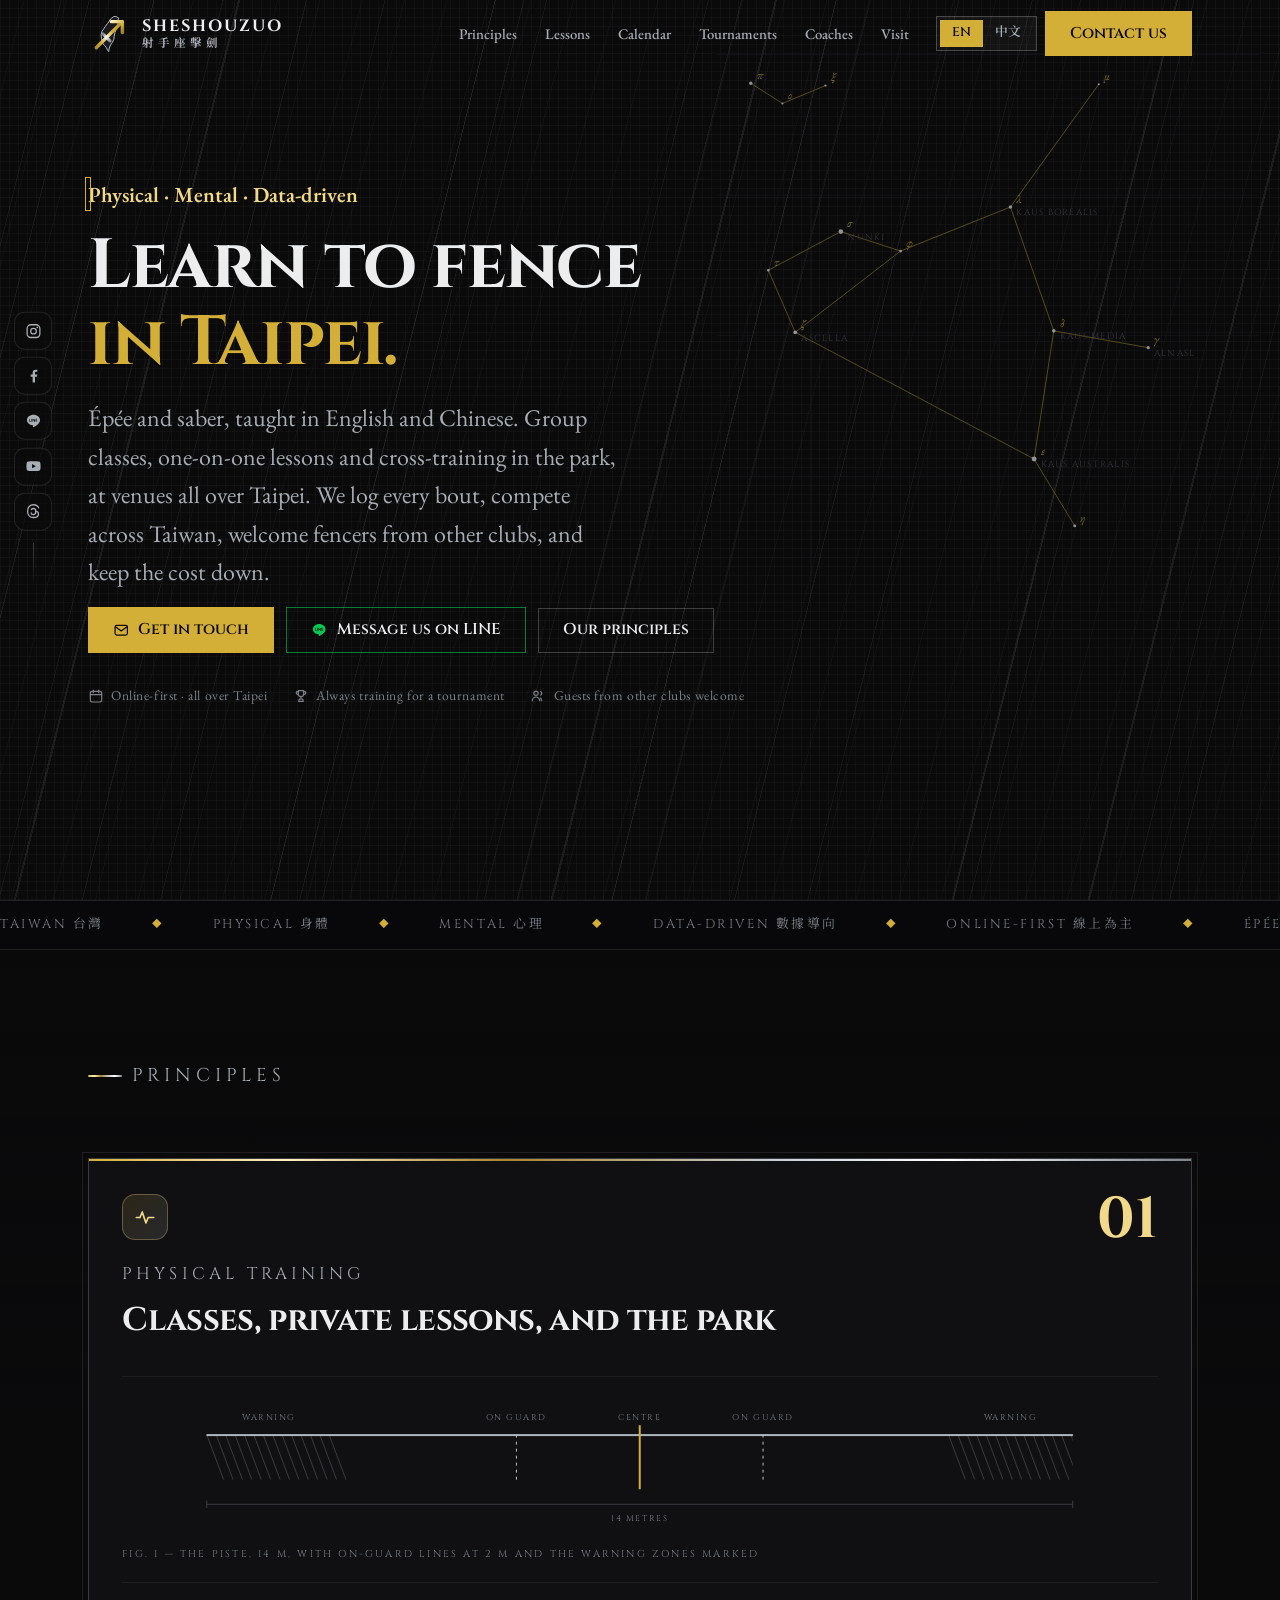
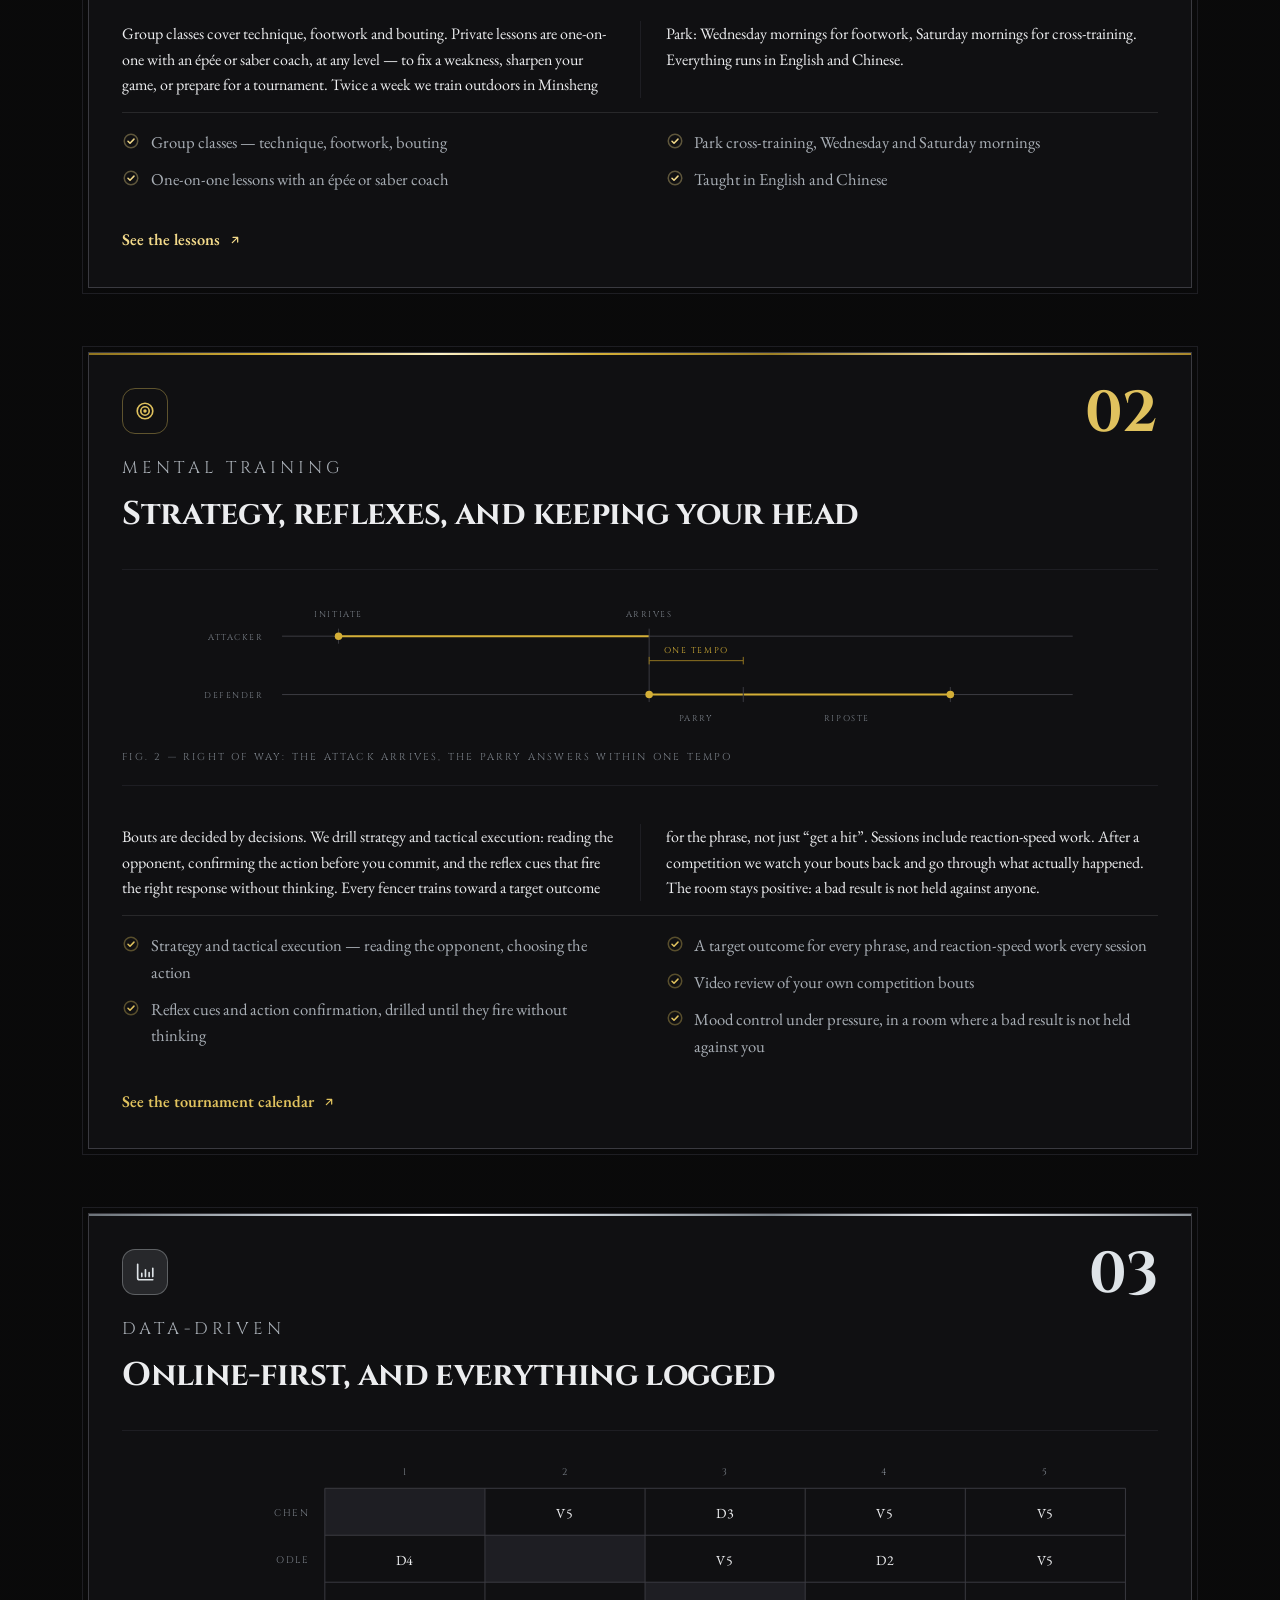
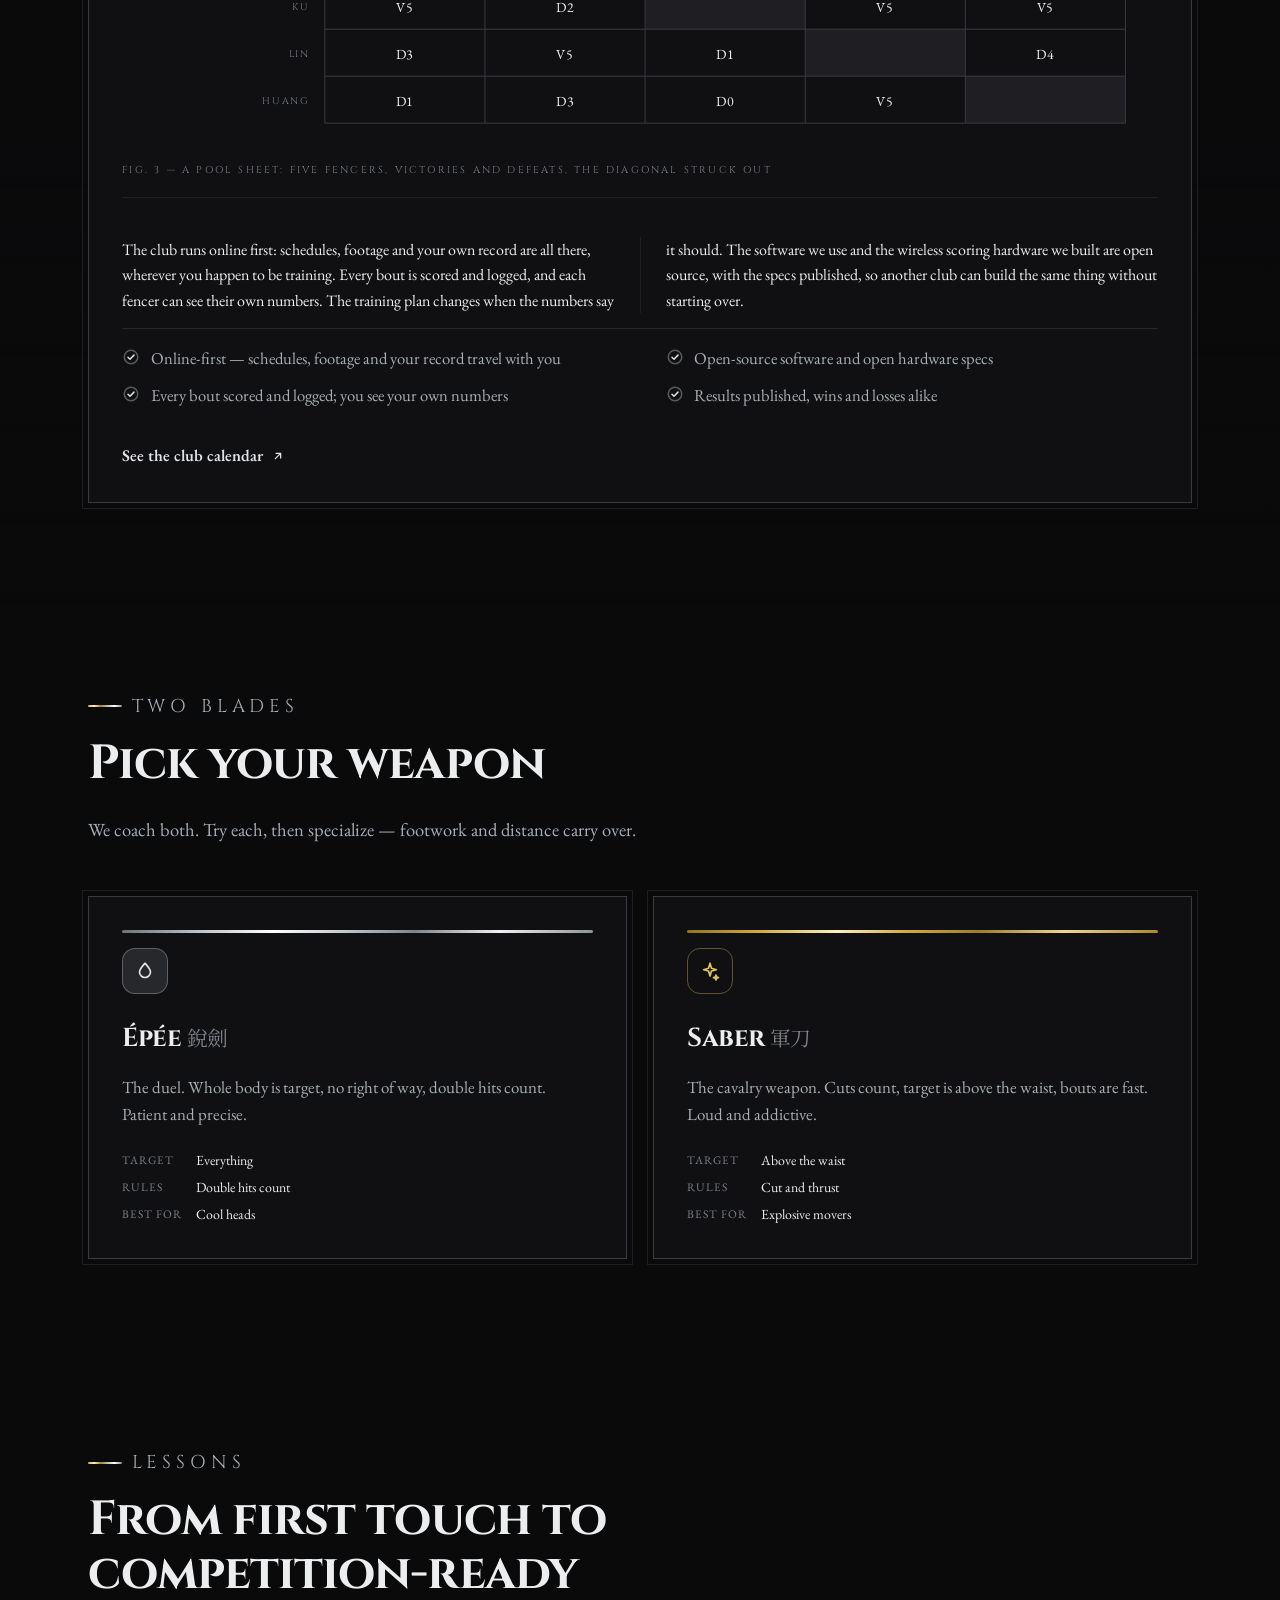
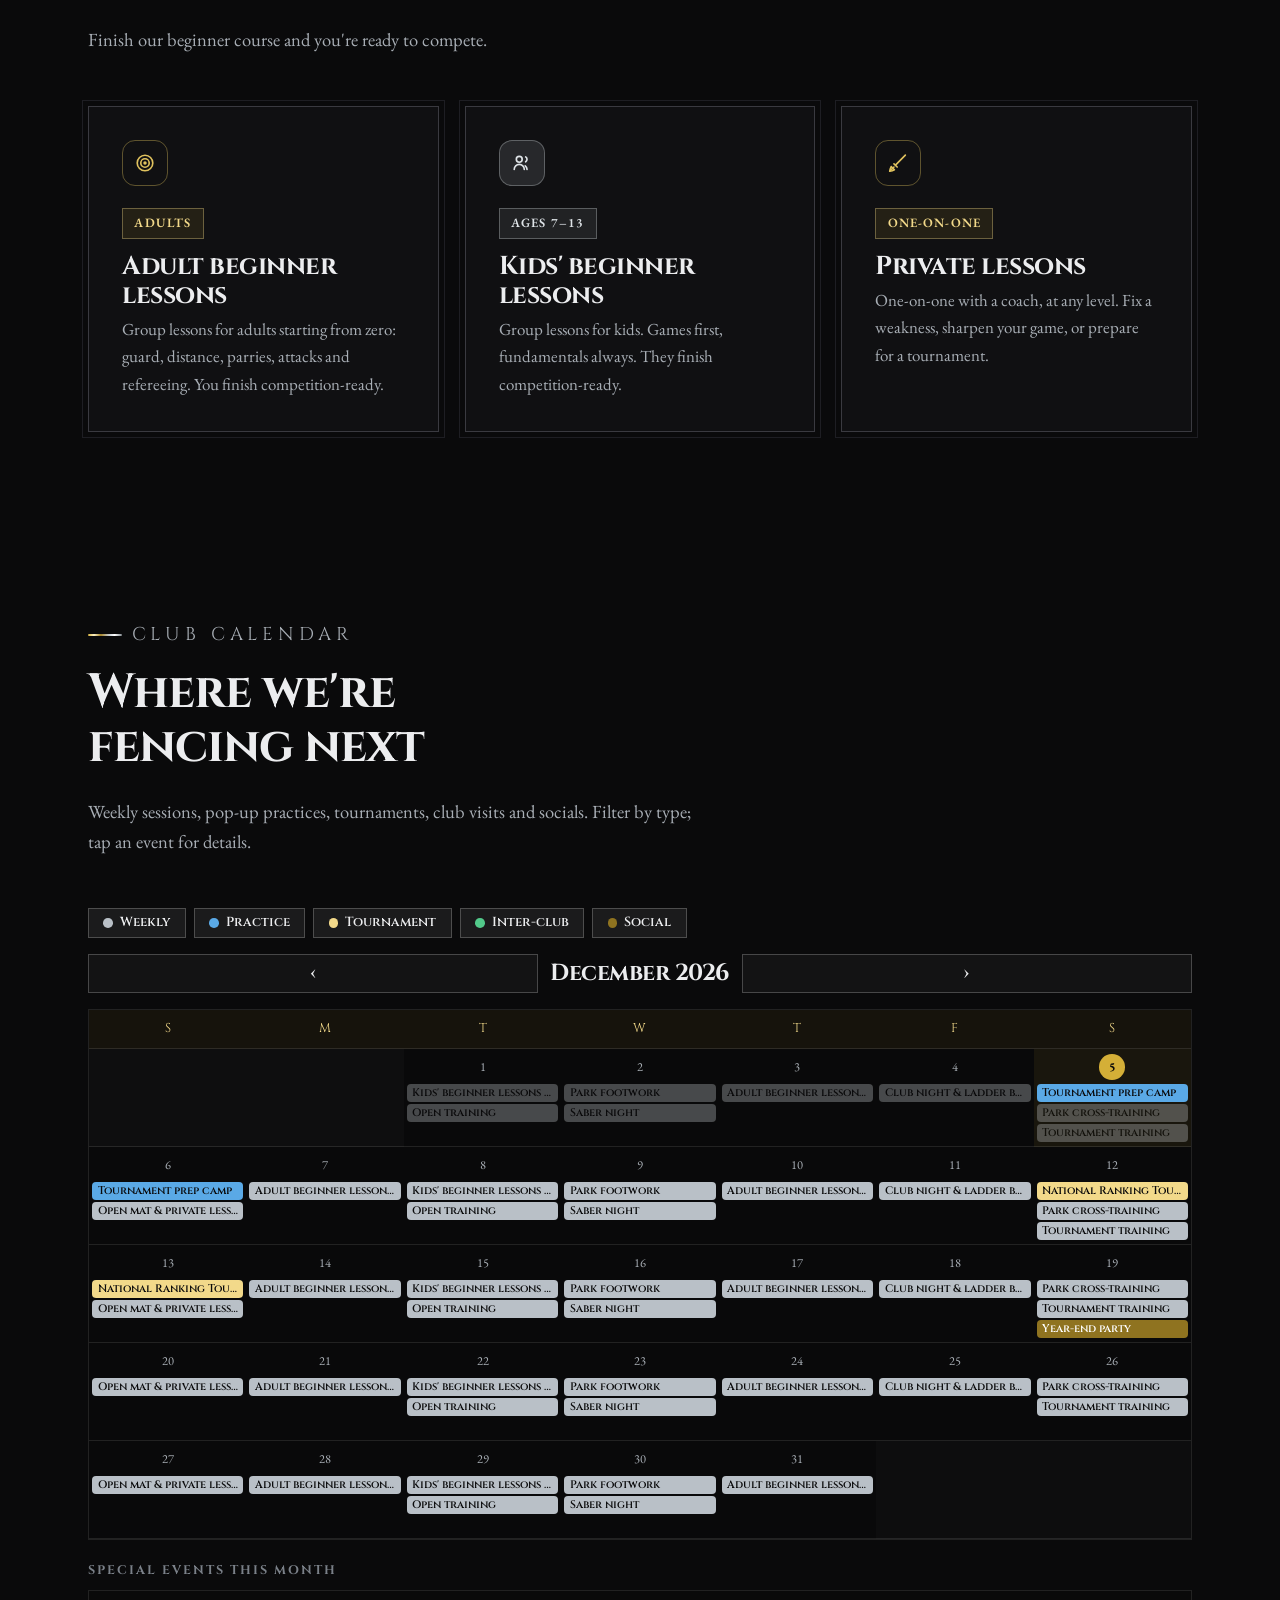
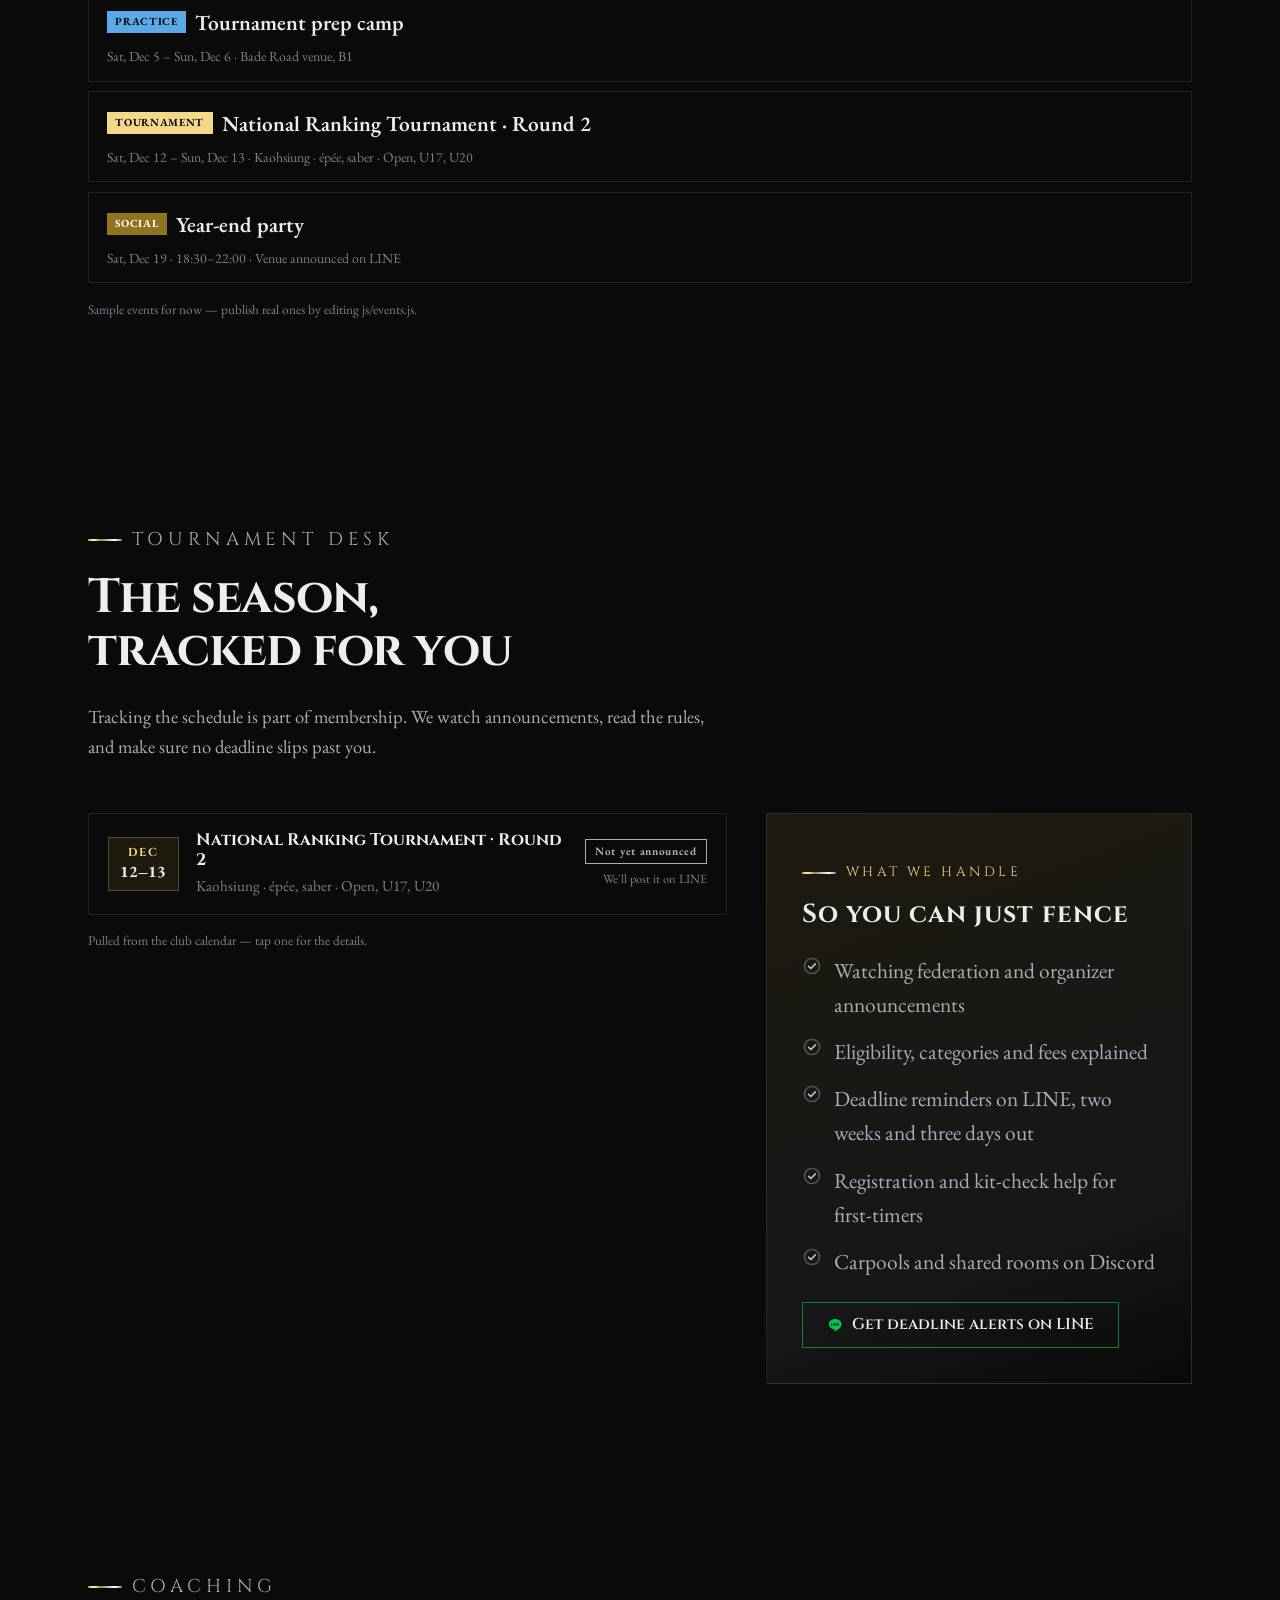
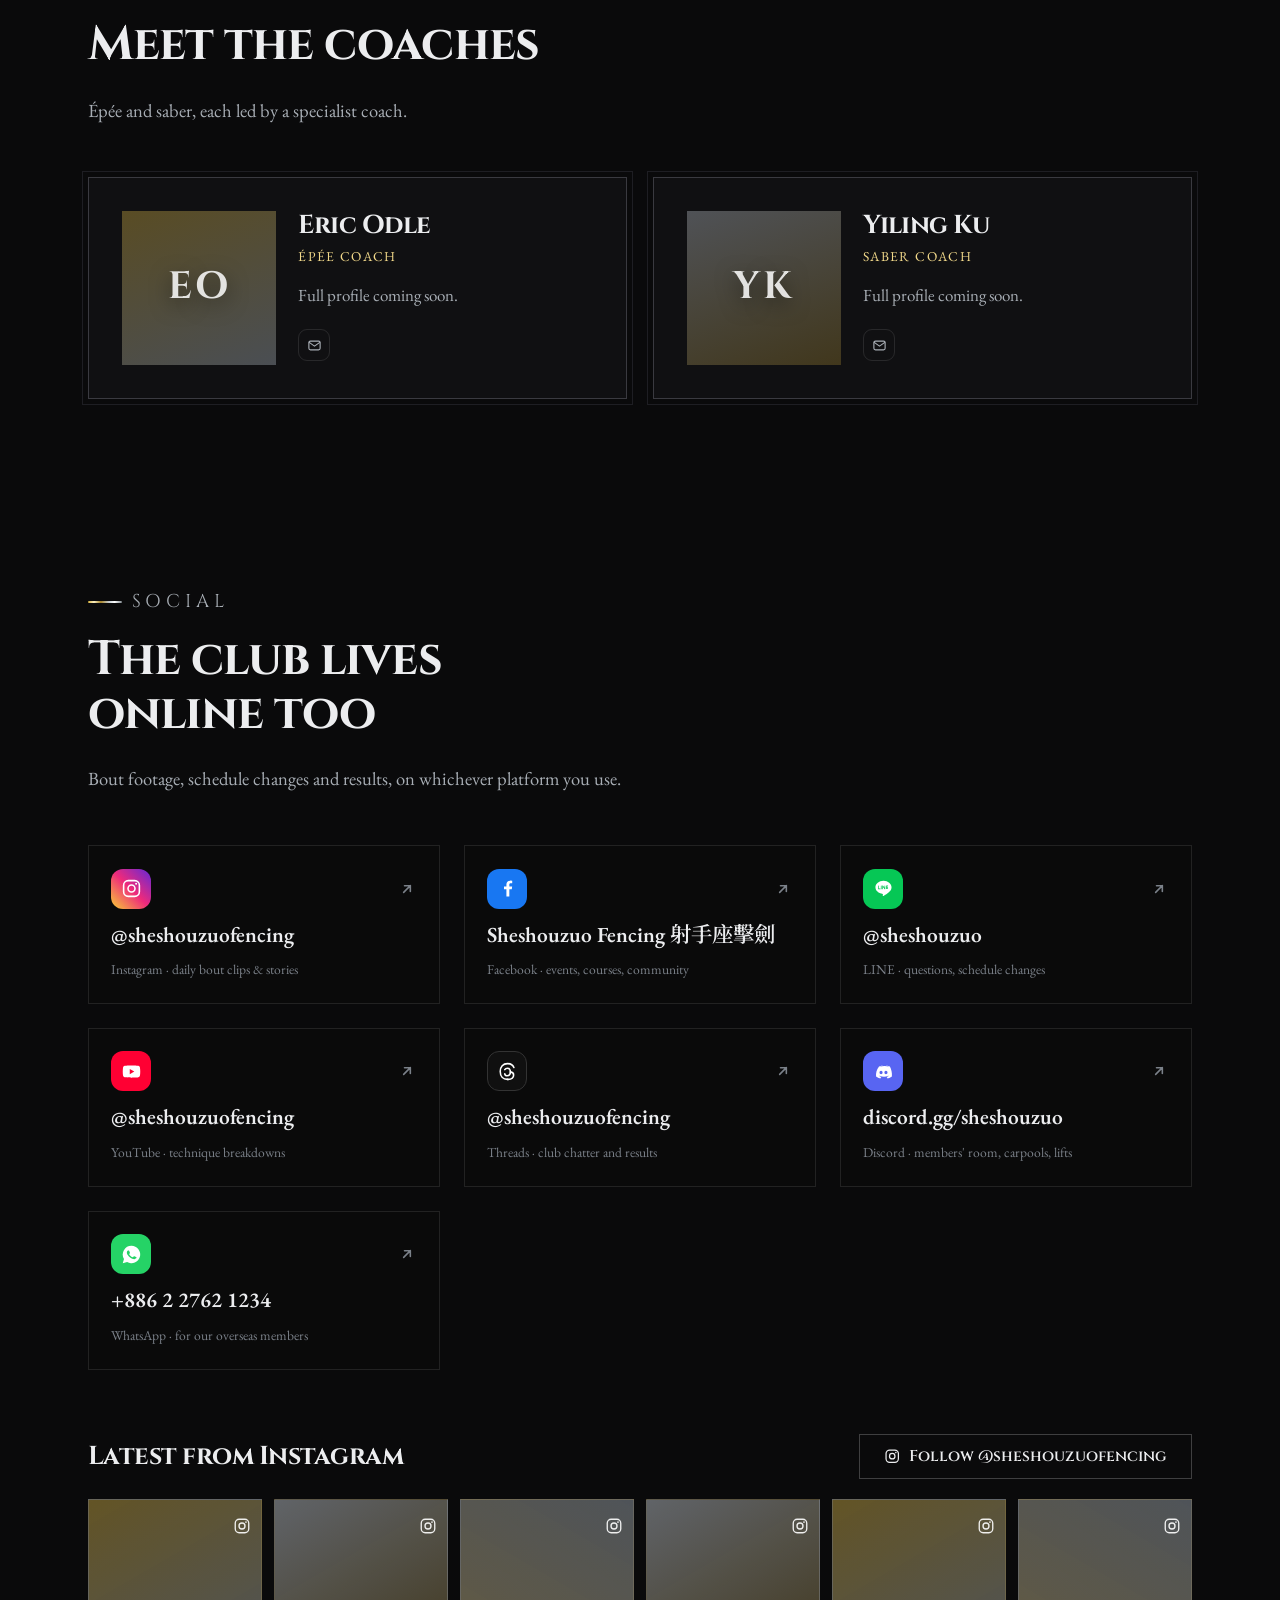
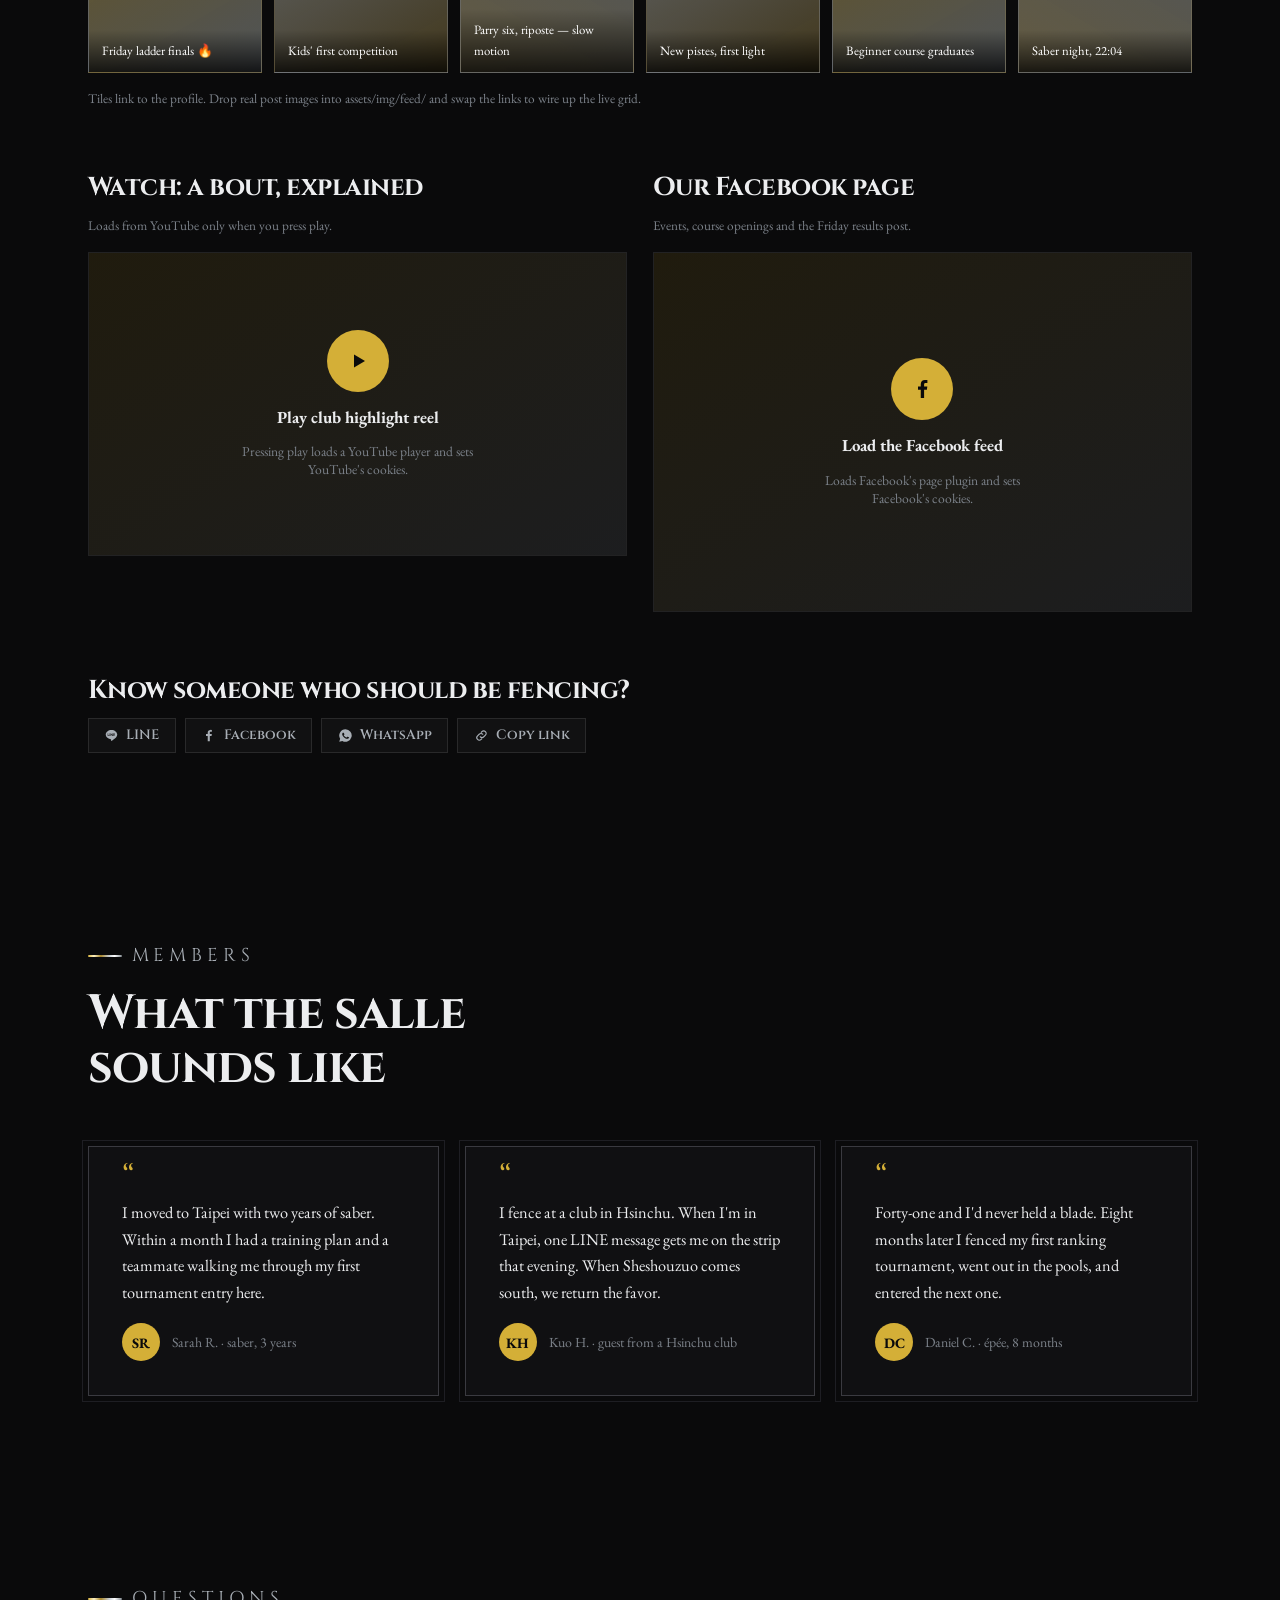
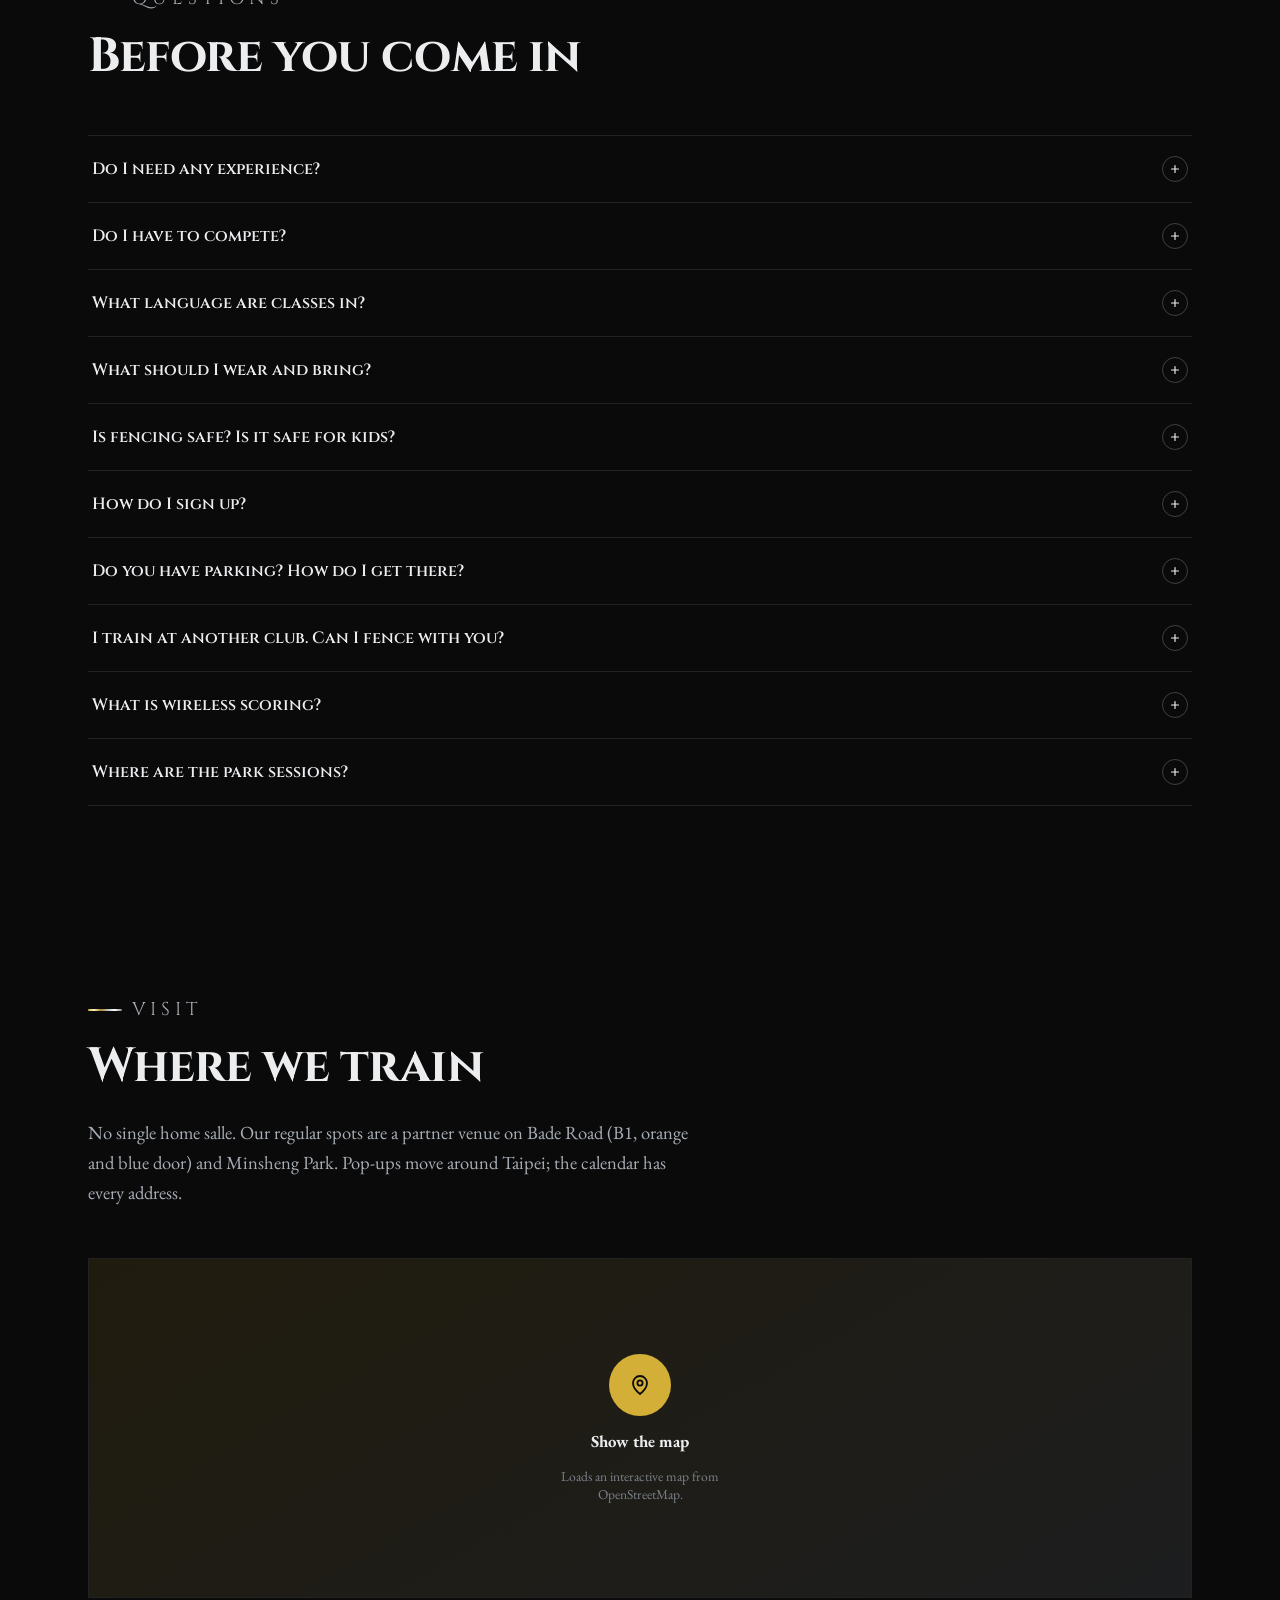
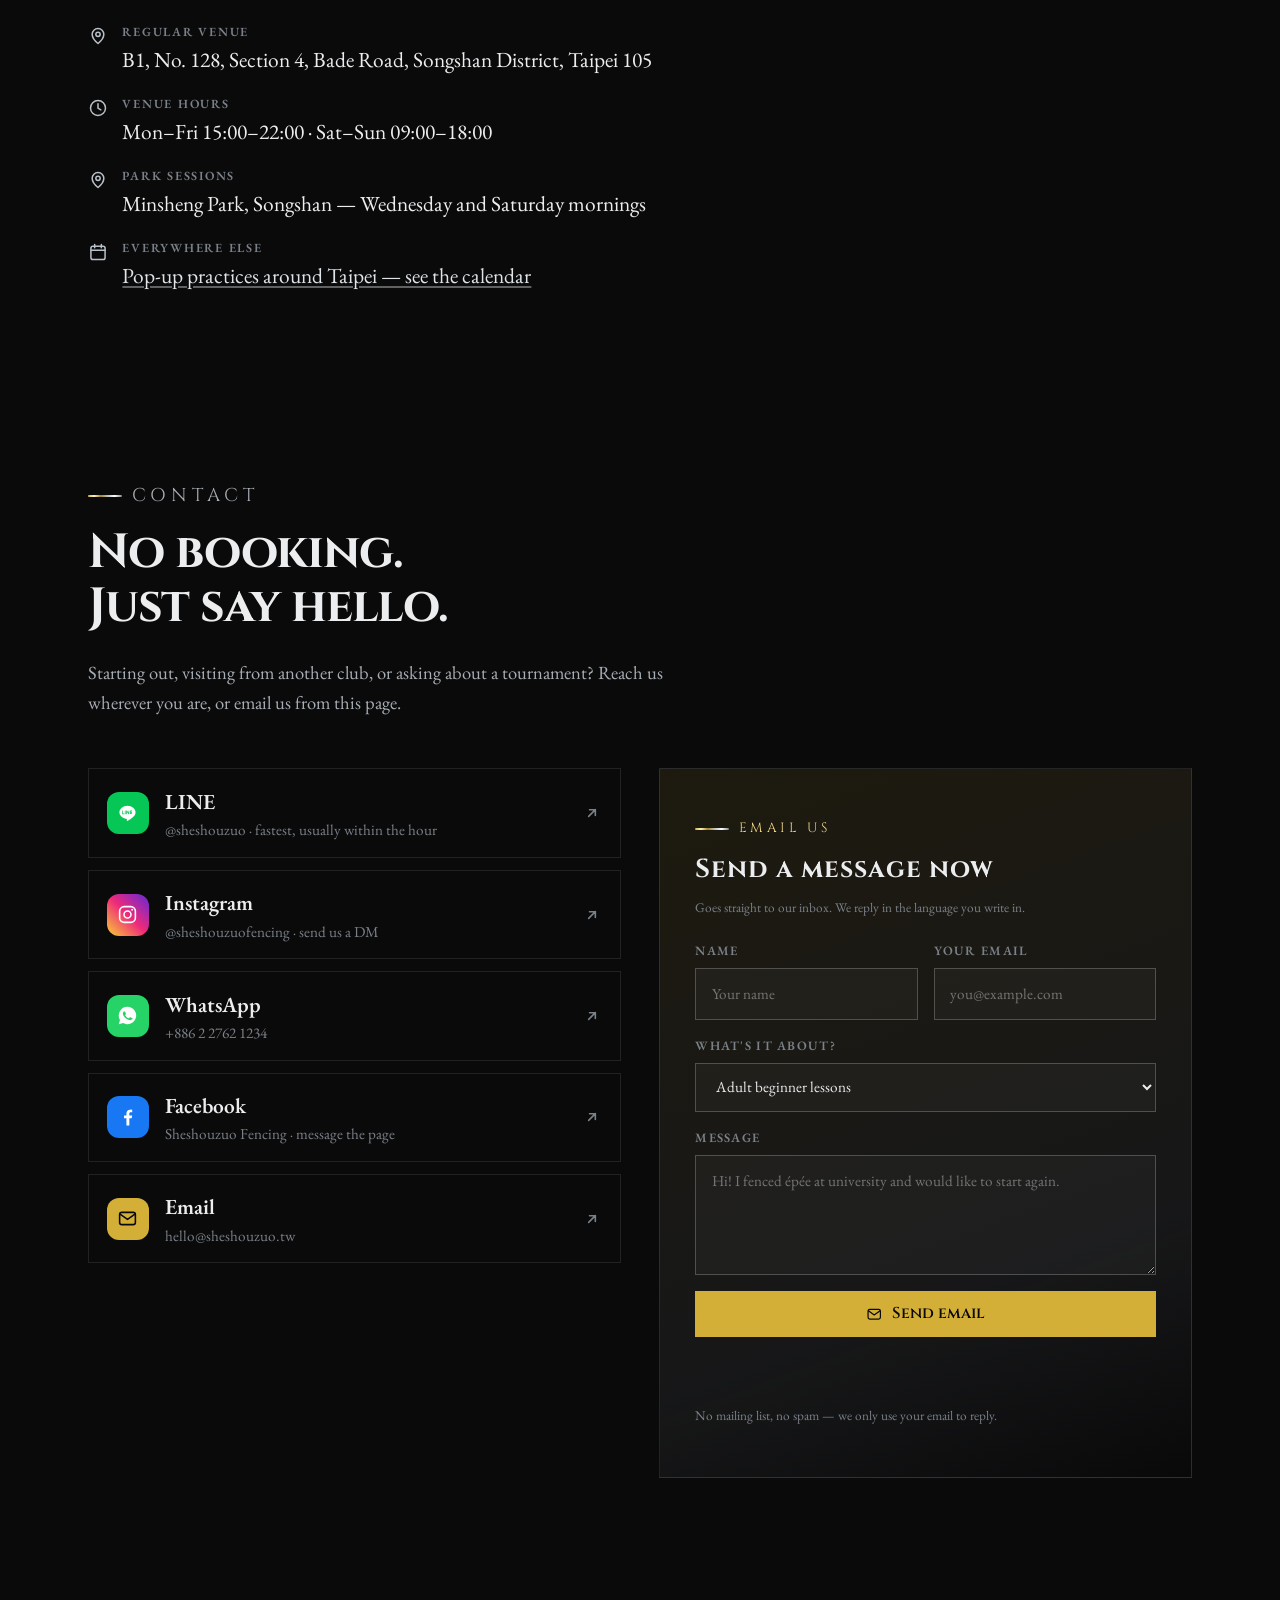
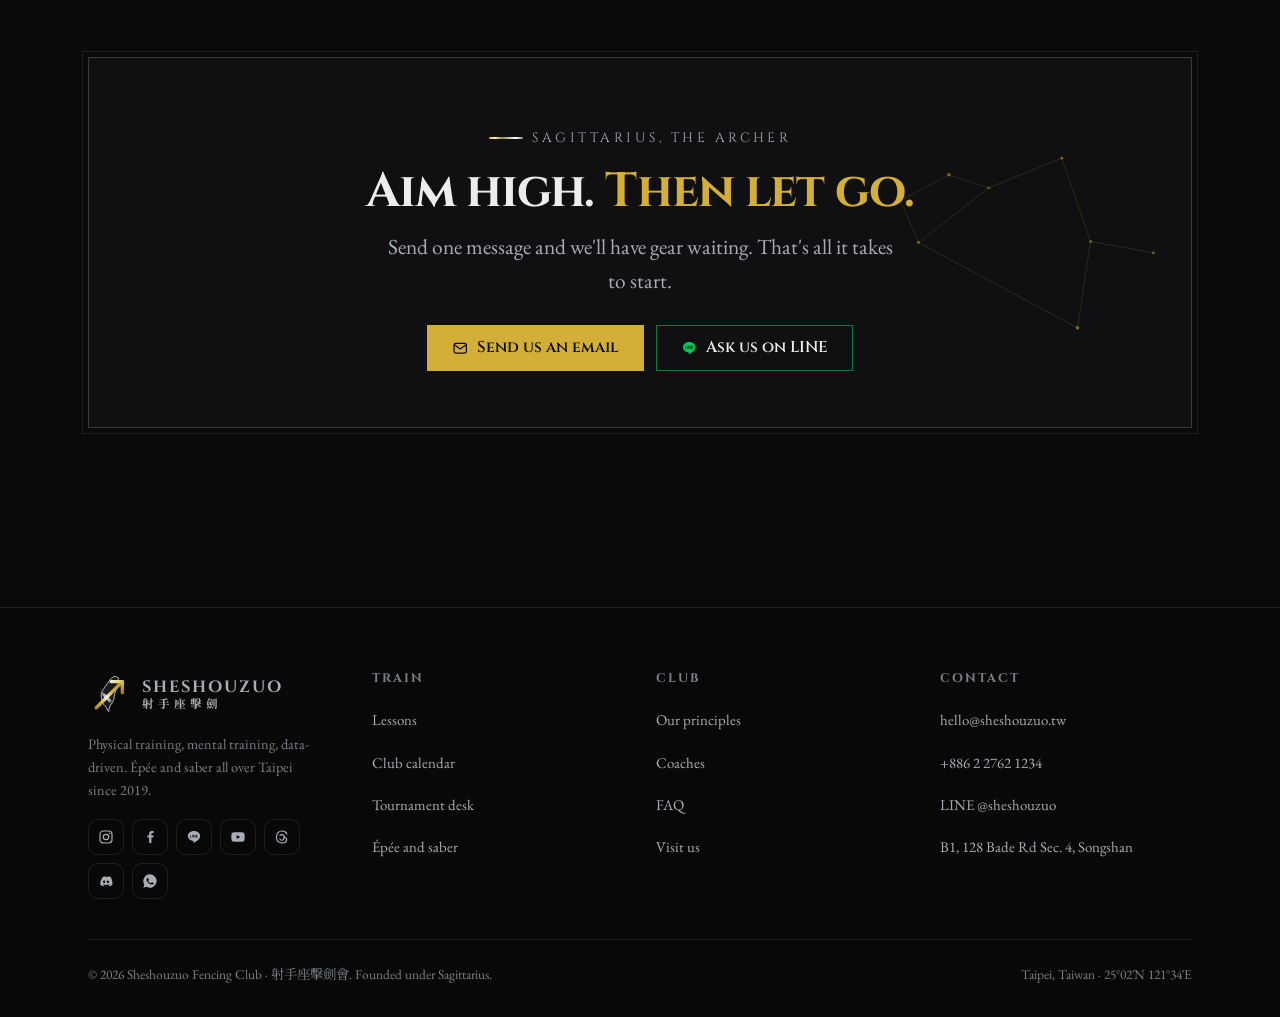
==== index.html @ 17a584b9 "Cut dead code; stop restating the page title and description in two files An audit of CSS selectors " ====
<!doctype html>
<html lang="en" data-lang="en">
<head>
<meta charset="utf-8">
<meta name="viewport" content="width=device-width, initial-scale=1">
<title data-en="Sheshouzuo Fencing Club · 射手座擊劍會 — Physical training, mental training, data-driven. Fencing in Taipei, Taiwan" data-zh="射手座擊劍會 Sheshouzuo Fencing Club — 台灣台北的擊劍會：身體訓練、心理訓練、數據導向">Sheshouzuo Fencing Club · 射手座擊劍會 — Physical training, mental training, data-driven. Fencing in Taipei, Taiwan</title>
<meta name="description" content="Sheshouzuo Fencing Club (射手座擊劍會) is an online-first épée and saber club in Taipei, Taiwan, built on three things: physical training, mental training, and data-driven coaching. Tracked bouts, video analysis, tournament support, guests from other clubs welcome." data-en-content="Sheshouzuo Fencing Club (射手座擊劍會) is an online-first épée and saber club in Taipei, Taiwan, built on three things: physical training, mental training, and data-driven coaching. Tracked bouts, video analysis, tournament support, guests from other clubs welcome." data-zh-content="射手座擊劍會是台灣台北以線上為主的銳劍與軍刀俱樂部，立足於三件事：身體訓練、心理訓練，以及數據導向的指導。對打計分入檔、影片分析、賽事協助，歡迎其他俱樂部劍手。">
<meta name="theme-color" content="#0a0a0b">
<meta name="author" content="Sheshouzuo Fencing Club">
<meta name="keywords" content="Taipei fencing, fencing club Taipei, 台北擊劍, 擊劍課程, epee, saber, 銳劍, 軍刀, fencing lessons Taipei">
<link rel="canonical" href="https://sheshouzuo.tw/">

<!-- open graph / social cards -->
<meta property="og:type" content="website">
<meta property="og:site_name" content="Sheshouzuo Fencing Club · 射手座擊劍會">
<meta property="og:title" content="Sheshouzuo Fencing Club · 射手座擊劍會">
<meta property="og:description" content="Learn to fence in Taipei, Taiwan. Épée and saber, classes in English and Chinese. Physical training, mental training, data-driven coaching.">
<meta property="og:url" content="https://sheshouzuo.tw/">
<meta property="og:image" content="https://sheshouzuo.tw/assets/img/og.png">
<meta property="og:image:width" content="1200">
<meta property="og:image:height" content="630">
<meta property="og:locale" content="en_US">
<meta property="og:locale:alternate" content="zh_TW">
<meta name="twitter:card" content="summary_large_image">
<meta name="twitter:title" content="Sheshouzuo Fencing Club · 射手座擊劍會">
<meta name="twitter:description" content="Competitive épée and saber in Taipei. Guests from other clubs welcome.">
<meta name="twitter:image" content="https://sheshouzuo.tw/assets/img/og.png">

<link rel="icon" href="assets/favicon.svg" type="image/svg+xml">
<link rel="apple-touch-icon" href="assets/img/apple-touch-icon.png">
<link rel="manifest" href="site.webmanifest">

<link rel="preconnect" href="https://fonts.googleapis.com">
<link rel="preconnect" href="https://fonts.gstatic.com" crossorigin>
<link rel="stylesheet" href="https://fonts.googleapis.com/css2?family=Cinzel:wght@500;600;700&family=EB+Garamond:ital,wght@0,400;0,500;0,600;1,400&family=Noto+Serif+TC:wght@400;600;700&display=swap">
<link rel="stylesheet" href="css/styles.css">

<script type="application/ld+json">
{
  "@context": "https://schema.org",
  "@type": "SportsClub",
  "name": "Sheshouzuo Fencing Club",
  "alternateName": "射手座擊劍會",
  "description": "Online-first épée and saber club in Taipei, Taiwan: physical training, mental training, and data-driven coaching. Guests from other clubs welcome.",
  "url": "https://sheshouzuo.tw/",
  "logo": "https://sheshouzuo.tw/assets/logo.svg",
  "image": "https://sheshouzuo.tw/assets/img/og.png",
  "telephone": "+886-2-2762-1234",
  "email": "hello@sheshouzuo.tw",
  "foundingDate": "2019-12-07",
  "address": {
    "@type": "PostalAddress",
    "streetAddress": "B1, No. 128, Section 4, Bade Road, Songshan District",
    "addressLocality": "Taipei",
    "postalCode": "105",
    "addressCountry": "TW"
  },
  "geo": { "@type": "GeoCoordinates", "latitude": 25.0478, "longitude": 121.5606 },
  "openingHoursSpecification": [
    { "@type": "OpeningHoursSpecification", "dayOfWeek": ["Monday","Tuesday","Wednesday","Thursday","Friday"], "opens": "15:00", "closes": "22:00" },
    { "@type": "OpeningHoursSpecification", "dayOfWeek": ["Saturday","Sunday"], "opens": "09:00", "closes": "18:00" }
  ],
  "knowsLanguage": ["en", "zh-Hant"],
  "sameAs": [
    "https://www.instagram.com/sheshouzuofencing",
    "https://www.facebook.com/sheshouzuofencing",
    "https://www.youtube.com/@sheshouzuofencing",
    "https://www.threads.net/@sheshouzuofencing",
    "https://line.me/R/ti/p/@sheshouzuo"
  ]
}
</script>
</head>
<body>

<!-- Sagittarius, plotted from J2000 RA/Dec: the coordinate grid is drawn,
     magnitudes are to scale and the Bayer designations are labelled. -->
<div class="skychart" aria-hidden="true"><svg viewBox="0 0 560 528"><g class="grid"><path d="M515.3 694.9 L-193.8 694.9"/><path d="M515.3 561.1 L-193.8 561.1"/><path d="M515.3 427.4 L-193.8 427.4"/><path d="M515.3 293.6 L-193.8 293.6"/><path d="M515.3 159.9 L-193.8 159.9"/><path d="M515.3 26.1 L-193.8 26.1"/><path d="M515.3 -107.6 L-193.8 -107.6"/><path d="M444.4 -161.1 L444.4 748.4"/><path d="M267.1 -161.1 L267.1 748.4"/><path d="M89.8 -161.1 L89.8 748.4"/><path d="M-87.5 -161.1 L-87.5 748.4"/></g><g class="asterism"><path d="M410.1 305.0 L320.3 289.0"/><path d="M320.3 289.0 L301.6 410.9"/><path d="M320.3 289.0 L279.1 171.2"/><path d="M279.1 171.2 L174.6 213.1"/><path d="M174.6 213.1 L117.8 194.6"/><path d="M117.8 194.6 L48.8 231.3"/><path d="M48.8 231.3 L74.4 290.4"/><path d="M74.4 290.4 L301.6 410.9"/><path d="M74.4 290.4 L174.6 213.1"/><path d="M279.1 171.2 L363.1 54.4"/><path d="M301.6 410.9 L340.2 474.5"/><path d="M103.2 55.7 L62.2 72.7"/><path d="M62.2 72.7 L32.1 53.5"/></g><g class="stars"><circle cx="410.1" cy="305.0" r="1.49"/><circle cx="320.3" cy="289.0" r="1.7"/><circle cx="301.6" cy="410.9" r="2.33"/><circle cx="279.1" cy="171.2" r="1.62"/><circle cx="174.6" cy="213.1" r="1.35"/><circle cx="117.8" cy="194.6" r="2.18"/><circle cx="74.4" cy="290.4" r="1.78"/><circle cx="48.8" cy="231.3" r="1.24"/><circle cx="363.1" cy="54.4" r="1.0"/><circle cx="340.2" cy="474.5" r="1.4"/><circle cx="103.2" cy="55.7" r="1.1"/><circle cx="62.2" cy="72.7" r="1.0"/><circle cx="32.1" cy="53.5" r="1.56"/></g><g class="labels"><text class="bayer" x="415.6" y="301.0">γ</text><text class="starname" x="415.6" y="313.0">ALNASL</text><text class="bayer" x="326.0" y="285.0">δ</text><text class="starname" x="326.0" y="297.0">KAUS MEDIA</text><text class="bayer" x="307.9" y="406.9">ε</text><text class="starname" x="307.9" y="418.9">KAUS AUSTRALIS</text><text class="bayer" x="284.7" y="167.2">λ</text><text class="starname" x="284.7" y="179.2">KAUS BOREALIS</text><text class="bayer" x="179.9" y="209.1">φ</text><text class="bayer" x="124.0" y="190.6">σ</text><text class="starname" x="124.0" y="202.6">NUNKI</text><text class="bayer" x="80.2" y="286.4">ζ</text><text class="starname" x="80.2" y="298.4">ASCELLA</text><text class="bayer" x="54.0" y="227.3">τ</text><text class="bayer" x="368.1" y="50.4">μ</text><text class="bayer" x="345.6" y="470.5">η</text><text class="bayer" x="108.3" y="51.7">ξ</text><text class="bayer" x="67.2" y="68.7">ο</text><text class="bayer" x="37.7" y="49.5">π</text></g></svg></div>

<a class="skip-link" href="#main" data-en="Skip to content" data-zh="跳至主要內容">Skip to content</a>

<!-- ═══ icon sprite ═══════════════════════════════════════════════════════ -->
<svg width="0" height="0" style="position:absolute" aria-hidden="true" focusable="false">
  <defs>
    <symbol id="i-ig" viewBox="0 0 24 24" fill="none" stroke="currentColor" stroke-width="1.8">
      <rect x="3" y="3" width="18" height="18" rx="5.2"/><circle cx="12" cy="12" r="4"/><circle cx="17.3" cy="6.7" r="1.15" fill="currentColor" stroke="none"/>
    </symbol>
    <symbol id="i-fb" viewBox="0 0 24 24" fill="currentColor">
      <path d="M14.1 21v-8.2h2.8l.42-3.2H14.1V7.53c0-.93.26-1.56 1.59-1.56h1.7V3.1A22.7 22.7 0 0 0 14.9 3c-2.46 0-4.14 1.5-4.14 4.26V9.6H8v3.2h2.76V21h3.34z"/>
    </symbol>
    <symbol id="i-line" viewBox="0 0 24 24" fill="currentColor">
      <path d="M12 3C6.9 3 2.75 6.38 2.75 10.54c0 3.73 3.29 6.85 7.73 7.44.3.06.71.2.81.46.09.23.06.6.03.84l-.13.79c-.04.23-.18.91.8.5s5.3-3.13 7.23-5.35c1.33-1.46 1.97-2.94 1.97-4.68C21.19 6.38 17.06 3 12 3zM8.2 12.9H6.3a.4.4 0 0 1-.4-.4V8.93a.4.4 0 0 1 .8 0v3.17H8.2a.4.4 0 1 1 0 .8zm1.6-.4a.4.4 0 1 1-.8 0V8.93a.4.4 0 1 1 .8 0v3.57zm4.2 0a.4.4 0 0 1-.72.24l-1.86-2.5v2.26a.4.4 0 0 1-.8 0V8.93a.4.4 0 0 1 .72-.24l1.86 2.5V8.93a.4.4 0 1 1 .8 0v3.57zm2.9-2.19a.4.4 0 0 1 0 .8h-1.1v.7h1.1a.4.4 0 1 1 0 .8h-1.5a.4.4 0 0 1-.4-.4V8.93a.4.4 0 0 1 .4-.4h1.5a.4.4 0 0 1 0 .8h-1.1v.7h1.1z"/>
    </symbol>
    <symbol id="i-yt" viewBox="0 0 24 24" fill="currentColor">
      <path d="M21.6 7.2a2.5 2.5 0 0 0-1.77-1.77C18.25 5 12 5 12 5s-6.25 0-7.83.43A2.5 2.5 0 0 0 2.4 7.2 26 26 0 0 0 2 12a26 26 0 0 0 .4 4.8 2.5 2.5 0 0 0 1.77 1.77C5.75 19 12 19 12 19s6.25 0 7.83-.43a2.5 2.5 0 0 0 1.77-1.77A26 26 0 0 0 22 12a26 26 0 0 0-.4-4.8zM10 15V9l5.2 3-5.2 3z"/>
    </symbol>
    <symbol id="i-th" viewBox="0 0 24 24" fill="none" stroke="currentColor" stroke-width="1.8" stroke-linecap="round">
      <path d="M12 21c-5.2 0-8.3-3.4-8.3-9S6.9 3 12 3c3.7 0 6.2 1.6 7.3 4.4"/>
      <path d="M8.9 14.6c0 1.4 1.2 2.3 2.8 2.3 2.3 0 3.6-1.5 3.6-4.5 0-2.7-1.3-4.1-3.4-4.1-1.3 0-2.4.5-3 1.5"/>
      <path d="M15.3 12.4c2.3.3 3.7 1.6 3.7 3.5 0 2.8-2.5 5.1-7 5.1"/>
    </symbol>
    <symbol id="i-dc" viewBox="0 0 24 24" fill="currentColor">
      <path d="M19.3 6.3A16 16 0 0 0 15.4 5l-.25.5a14.6 14.6 0 0 1 3.4 1.6 12.6 12.6 0 0 0-10.9 0A14.6 14.6 0 0 1 11 5.5L10.8 5a16 16 0 0 0-3.9 1.3C3.9 10.4 3.2 14 3.5 17.6A16.2 16.2 0 0 0 8.4 20l1-1.6c-.85-.3-1.65-.7-2.4-1.2l.6-.45a11.5 11.5 0 0 0 9.9 0l.6.45c-.75.5-1.55.9-2.4 1.2l1 1.6a16.2 16.2 0 0 0 4.9-2.4c.35-4.2-.6-7.8-2.3-11.3zM9.2 15.1c-.95 0-1.75-.9-1.75-2s.77-2 1.75-2 1.77.9 1.75 2c0 1.1-.78 2-1.75 2zm5.6 0c-.95 0-1.75-.9-1.75-2s.77-2 1.75-2 1.77.9 1.75 2c0 1.1-.78 2-1.75 2z"/>
    </symbol>
    <symbol id="i-wa" viewBox="0 0 24 24" fill="currentColor">
      <path d="M12 2a10 10 0 0 0-8.6 15.1L2 22l5-1.3A10 10 0 1 0 12 2zm5.2 14.1c-.22.62-1.3 1.2-1.8 1.25-.5.05-1 .07-1.7-.1a12.5 12.5 0 0 1-1.5-.6c-2.6-1.13-4.3-3.8-4.43-3.98-.13-.18-1.07-1.42-1.07-2.7s.67-1.92.9-2.18c.24-.26.52-.33.7-.33h.5c.16 0 .38-.06.6.46l.8 1.95c.07.14.11.3.02.47l-.3.45-.43.47c-.14.14-.28.3-.12.58.16.28.72 1.2 1.55 1.94 1.07.95 1.97 1.25 2.25 1.4.28.13.44.11.6-.07l.86-1c.2-.24.37-.2.62-.1l1.95.92c.25.12.42.18.48.28.06.1.06.6-.16 1.22z"/>
    </symbol>
    <symbol id="i-mail" viewBox="0 0 24 24" fill="none" stroke="currentColor" stroke-width="1.8" stroke-linecap="round" stroke-linejoin="round">
      <rect x="3" y="5" width="18" height="14" rx="2.5"/><path d="m3.5 7 8.5 6 8.5-6"/>
    </symbol>
    <symbol id="i-pin" viewBox="0 0 24 24" fill="none" stroke="currentColor" stroke-width="1.8" stroke-linecap="round" stroke-linejoin="round">
      <path d="M12 21s7-5.5 7-11a7 7 0 1 0-14 0c0 5.5 7 11 7 11z"/><circle cx="12" cy="10" r="2.6"/>
    </symbol>
    <symbol id="i-clock" viewBox="0 0 24 24" fill="none" stroke="currentColor" stroke-width="1.8" stroke-linecap="round" stroke-linejoin="round">
      <circle cx="12" cy="12" r="9"/><path d="M12 7v5.2l3.4 2"/>
    </symbol>
    <symbol id="i-check" viewBox="0 0 24 24" fill="none" stroke="currentColor" stroke-width="2" stroke-linecap="round" stroke-linejoin="round">
      <circle cx="12" cy="12" r="9" opacity=".35"/><path d="m8 12.4 2.7 2.6L16 9.5"/>
    </symbol>
    <symbol id="i-out" viewBox="0 0 24 24" fill="none" stroke="currentColor" stroke-width="1.9" stroke-linecap="round" stroke-linejoin="round">
      <path d="M8 16 16 8M9 8h7v7"/>
    </symbol>
    <symbol id="i-up" viewBox="0 0 24 24" fill="none" stroke="currentColor" stroke-width="2" stroke-linecap="round" stroke-linejoin="round">
      <path d="M12 19V5M6 11l6-6 6 6"/>
    </symbol>
    <symbol id="i-play" viewBox="0 0 24 24" fill="currentColor"><path d="M8 5.5v13l11-6.5z"/></symbol>
    <symbol id="i-plus" viewBox="0 0 24 24" fill="none" stroke="currentColor" stroke-width="2" stroke-linecap="round"><path d="M12 6v12M6 12h12"/></symbol>
    <symbol id="i-share" viewBox="0 0 24 24" fill="none" stroke="currentColor" stroke-width="1.8" stroke-linecap="round" stroke-linejoin="round">
      <circle cx="18" cy="5.5" r="2.5"/><circle cx="6" cy="12" r="2.5"/><circle cx="18" cy="18.5" r="2.5"/><path d="m8.3 10.8 7.4-4M8.3 13.2l7.4 4"/>
    </symbol>
    <symbol id="i-link" viewBox="0 0 24 24" fill="none" stroke="currentColor" stroke-width="1.8" stroke-linecap="round" stroke-linejoin="round">
      <path d="M10 14a4 4 0 0 0 5.7 0l2.6-2.6a4 4 0 1 0-5.7-5.7L11.5 7"/><path d="M14 10a4 4 0 0 0-5.7 0L5.7 12.6a4 4 0 1 0 5.7 5.7l1.1-1.1"/>
    </symbol>
    <symbol id="i-users" viewBox="0 0 24 24" fill="none" stroke="currentColor" stroke-width="1.8" stroke-linecap="round" stroke-linejoin="round">
      <circle cx="9" cy="8" r="3.2"/><path d="M3.5 19a5.5 5.5 0 0 1 11 0"/><path d="M16 5.3a3.2 3.2 0 0 1 0 5.4M17.5 19a5.6 5.6 0 0 0-2-3.9"/>
    </symbol>
    <symbol id="i-trophy" viewBox="0 0 24 24" fill="none" stroke="currentColor" stroke-width="1.8" stroke-linecap="round" stroke-linejoin="round">
      <path d="M8 4h8v5a4 4 0 0 1-8 0z"/><path d="M8 5.5H5.5A2.5 2.5 0 0 0 8 9.5M16 5.5h2.5A2.5 2.5 0 0 1 16 9.5"/><path d="M12 13v3.5M8.5 20h7l-1-3.5h-5z"/>
    </symbol>
    <symbol id="i-cal" viewBox="0 0 24 24" fill="none" stroke="currentColor" stroke-width="1.8" stroke-linecap="round" stroke-linejoin="round">
      <rect x="3.5" y="5" width="17" height="16" rx="2.5"/><path d="M3.5 10h17M8 3v4M16 3v4"/>
    </symbol>
    <symbol id="i-drop" viewBox="0 0 24 24" fill="none" stroke="currentColor" stroke-width="1.8" stroke-linecap="round" stroke-linejoin="round">
      <path d="M12 3.5c3.2 3.6 6 6.6 6 9.6a6 6 0 0 1-12 0c0-3 2.8-6 6-9.6z"/>
    </symbol>
    <symbol id="i-blade" viewBox="0 0 24 24" fill="none" stroke="currentColor" stroke-width="1.8" stroke-linecap="round" stroke-linejoin="round">
      <path d="M20 3.5 9.5 14M5.2 18.8l2.4-2.4M4 20l1.2-1.2"/><path d="m7.6 12.9 3.5 3.5M4.6 15.9l3.5 3.5-2.4 1.1L3 21l.6-2.7z"/>
    </symbol>
    <symbol id="i-target" viewBox="0 0 24 24" fill="none" stroke="currentColor" stroke-width="1.8" stroke-linecap="round" stroke-linejoin="round">
      <circle cx="12" cy="12" r="8.5"/><circle cx="12" cy="12" r="4.6"/><circle cx="12" cy="12" r="1" fill="currentColor"/>
    </symbol>
    <symbol id="i-spark" viewBox="0 0 24 24" fill="none" stroke="currentColor" stroke-width="1.8" stroke-linecap="round" stroke-linejoin="round">
      <path d="M12 3.5 13.6 9l5.4 1.6L13.6 12 12 17.5 10.4 12 5 10.6 10.4 9z"/><path d="M18.5 16.5l.7 2 2 .7-2 .7-.7 2-.7-2-2-.7 2-.7z"/>
    </symbol>
    <symbol id="i-pulse" viewBox="0 0 24 24" fill="none" stroke="currentColor" stroke-width="1.8" stroke-linecap="round" stroke-linejoin="round">
      <path d="M2.5 12.5h4L9 6.5l4 12 2.5-6h6"/>
    </symbol>
    <symbol id="i-chart" viewBox="0 0 24 24" fill="none" stroke="currentColor" stroke-width="1.8" stroke-linecap="round" stroke-linejoin="round">
      <path d="M4 3.5v15a2 2 0 0 0 2 2h14.5"/><path d="M8.5 17v-3.5M12.5 17v-7.5M16.5 17v-4.5M20.5 17v-9"/>
    </symbol>
  </defs>
</svg>

<!-- ═══ header ════════════════════════════════════════════════════════════ -->
<header class="topbar" id="topbar">
  <div class="wrap">
    <a class="brand" href="#top" aria-label="Sheshouzuo Fencing Club — home" data-en-aria-label="Sheshouzuo Fencing Club — home" data-zh-aria-label="射手座擊劍會——首頁">
      <img src="assets/logo.svg" alt="" width="34" height="34">
      <span class="brand-name">Sheshouzuo<span class="brand-zh">射手座擊劍</span></span>
    </a>

    <nav class="nav" id="nav" aria-label="Main" data-en-aria-label="Main" data-zh-aria-label="主選單">
      <a href="#principles" data-en="Principles" data-zh="原則">Principles</a>
      <a href="#lessons" data-en="Lessons" data-zh="課程">Lessons</a>
      <a href="#calendar" data-en="Calendar" data-zh="行事曆">Calendar</a>
      <a href="#tournaments" data-en="Tournaments" data-zh="賽事">Tournaments</a>
      <a href="#coaches" data-en="Coaches" data-zh="教練">Coaches</a>
      <a href="#visit" data-en="Visit" data-zh="來訪">Visit</a>
      <a class="btn btn-gold nav-cta" href="#contact" data-en="Contact us" data-zh="聯絡我們">Contact us</a>
    </nav>

    <div class="nav-tools">
      <div class="lang-switch" role="group" aria-label="Language / 語言">
        <button type="button" data-set-lang="en" aria-pressed="true">EN</button>
        <button type="button" data-set-lang="zh" aria-pressed="false">中文</button>
      </div>
      <a class="btn btn-gold" href="#contact" data-desktop-cta data-en="Contact us" data-zh="聯絡我們">Contact us</a>
      <button class="burger" id="burger" type="button" aria-expanded="false" aria-controls="nav" aria-label="Menu" data-en-aria-label="Menu" data-zh-aria-label="選單"><span></span></button>
    </div>
  </div>
</header>

<!-- ═══ social rail ═══════════════════════════════════════════════════════ -->
<nav class="rail" aria-label="Social links" data-en-aria-label="Social links" data-zh-aria-label="社群連結">
  <a href="https://www.instagram.com/sheshouzuofencing" target="_blank" rel="noopener" aria-label="Instagram"><svg><use href="#i-ig"/></svg></a>
  <a href="https://www.facebook.com/sheshouzuofencing" target="_blank" rel="noopener" aria-label="Facebook"><svg><use href="#i-fb"/></svg></a>
  <a href="https://line.me/R/ti/p/@sheshouzuo" target="_blank" rel="noopener" aria-label="LINE"><svg><use href="#i-line"/></svg></a>
  <a href="https://www.youtube.com/@sheshouzuofencing" target="_blank" rel="noopener" aria-label="YouTube"><svg><use href="#i-yt"/></svg></a>
  <a href="https://www.threads.net/@sheshouzuofencing" target="_blank" rel="noopener" aria-label="Threads"><svg><use href="#i-th"/></svg></a>
</nav>

<main id="main">
<span id="top"></span>

<!-- ═══ hero ══════════════════════════════════════════════════════════════ -->
<section class="hero" id="hero" aria-labelledby="hero-title">
  <div class="wrap hero-grid">
    <div>
      <p class="hero-kicker">
        <span class="dot-live" aria-hidden="true"></span>
        <b data-en="Physical · Mental · Data-driven" data-zh="身體・心理・數據導向">Physical · Mental · Data-driven</b>
      </p>

      <h1 id="hero-title"><!--
        --><span class="line" data-en="Learn to fence" data-zh="在台北">Learn to fence</span><!--
        --><span class="line gold-text" data-en="in Taipei." data-zh="學擊劍。">in Taipei.</span><!--
      --></h1>

      <p class="lede" data-en="Épée and saber, taught in English and Chinese. Group classes, one-on-one lessons and cross-training in the park, at venues all over Taipei. We log every bout, compete across Taiwan, welcome fencers from other clubs, and keep the cost down." data-zh="銳劍與軍刀，以中文與英文授課。團體課、一對一個別指導，以及公園體能訓練，場地遍布台北。我們記錄每一場對打、征戰全台，歡迎其他俱樂部的劍手，並把費用壓低。">Épée and saber, taught in English and Chinese. Group classes, one-on-one lessons and cross-training in the park, at venues all over Taipei. We log every bout, compete across Taiwan, welcome fencers from other clubs, and keep the cost down.</p>

      <div class="btn-row">
        <a class="btn btn-gold" href="#contact">
          <svg aria-hidden="true"><use href="#i-mail"/></svg>
          <span data-en="Get in touch" data-zh="聯絡我們">Get in touch</span>
        </a>
        <a class="btn btn-line" href="https://line.me/R/ti/p/@sheshouzuo" target="_blank" rel="noopener">
          <svg aria-hidden="true"><use href="#i-line"/></svg>
          <span data-en="Message us on LINE" data-zh="用 LINE 傳訊息">Message us on LINE</span>
        </a>
        <a class="btn btn-ghost" href="#principles" data-en="Our principles" data-zh="我們的原則">Our principles</a>
      </div>

      <p class="hero-meta">
        <span><svg aria-hidden="true" width="16" height="16"><use href="#i-cal"/></svg><span data-en="Online-first · all over Taipei" data-zh="線上為主・台北各地">Online-first · all over Taipei</span></span>
        <span><svg aria-hidden="true" width="16" height="16"><use href="#i-trophy"/></svg><span data-en="Always training for a tournament" data-zh="隨時備戰比賽">Always training for a tournament</span></span>
        <span><svg aria-hidden="true" width="16" height="16"><use href="#i-users"/></svg><span data-en="Guests from other clubs welcome" data-zh="歡迎其他俱樂部劍手來訪">Guests from other clubs welcome</span></span>
      </p>
    </div>

  </div>
</section>

<!-- ═══ marquee ═══════════════════════════════════════════════════════════ -->
<div class="marquee" aria-hidden="true">
  <div class="marquee-track">
    <span>Taiwan 台灣</span><span>Physical 身體</span><span>Mental 心理</span><span>Data-driven 數據導向</span><span>Online-first 線上為主</span><span>Épée 銳劍</span><span>Saber 軍刀</span><span>Guests welcome 歡迎來訪</span><span>Wireless scoring 無線計分</span><span>All over Taipei 台北各地</span>
    <span>Taiwan 台灣</span><span>Physical 身體</span><span>Mental 心理</span><span>Data-driven 數據導向</span><span>Online-first 線上為主</span><span>Épée 銳劍</span><span>Saber 軍刀</span><span>Guests welcome 歡迎來訪</span><span>Wireless scoring 無線計分</span><span>All over Taipei 台北各地</span>
  </div>
</div>

<!-- ═══ principles ════════════════════════════════════════════════════════ -->
<section id="principles" aria-labelledby="principles-title">
  <div class="wrap">
    <div class="section-head reveal">
      <p class="eyebrow" id="principles-title" data-en="Principles" data-zh="原則">Principles</p>
    </div>

    <div class="pillars">
      <article class="card pillar is-duo reveal">
        <div class="pillar-top">
          <div class="card-icon"><svg><use href="#i-pulse"/></svg></div>
          <span class="pillar-num" aria-hidden="true">01</span>
        </div>
        <p class="pillar-kicker" data-en="Physical training" data-zh="身體訓練">Physical training</p>
        <h3 data-en="Classes, private lessons, and the park" data-zh="團體課、個別指導，還有公園">Classes, private lessons, and the park</h3>
        <figure class="plate-fig">
          <svg class="fig" viewBox="0 0 1100 140" aria-hidden="true"><clipPath id="pc"><rect x="90" y="40" width="920" height="48"/></clipPath><g class="hatch" clip-path="url(#pc)"><path d="M90 40 L108 88"/><path d="M100 40 L118 88"/><path d="M110 40 L128 88"/><path d="M120 40 L138 88"/><path d="M130 40 L148 88"/><path d="M140 40 L158 88"/><path d="M150 40 L168 88"/><path d="M160 40 L178 88"/><path d="M170 40 L188 88"/><path d="M180 40 L198 88"/><path d="M190 40 L208 88"/><path d="M200 40 L218 88"/><path d="M210 40 L228 88"/><path d="M220 40 L238 88"/><path d="M878 40 L896 88"/><path d="M888 40 L906 88"/><path d="M898 40 L916 88"/><path d="M908 40 L926 88"/><path d="M918 40 L936 88"/><path d="M928 40 L946 88"/><path d="M938 40 L956 88"/><path d="M948 40 L966 88"/><path d="M958 40 L976 88"/><path d="M968 40 L986 88"/><path d="M978 40 L996 88"/><path d="M988 40 L1006 88"/><path d="M998 40 L1016 88"/><path d="M1008 40 L1026 88"/></g><rect class="rule" x="90" y="40" width="920" height="48"/><path class="rule bold" d="M550 30 V98"/><path class="rule dash" d="M419 40 V88 M681 40 V88"/><path class="tick" d="M90 110 V118 M1010 110 V118 M90 114 H1010"/><text class="dim" x="550" y="132" text-anchor="middle">14 metres</text><text class="dim" x="550" y="24" text-anchor="middle">centre</text><text class="dim" x="419" y="24" text-anchor="middle">on guard</text><text class="dim" x="681" y="24" text-anchor="middle">on guard</text><text class="dim" x="156" y="24" text-anchor="middle">warning</text><text class="dim" x="944" y="24" text-anchor="middle">warning</text></svg>
          <figcaption data-en="Fig. 1 — the piste, 14 m, with on-guard lines at 2 m and the warning zones marked" data-zh="圖一——劍道全長 14 公尺，兩側 2 公尺處為預備線，兩端警戒區已標示">Fig. 1 — the piste, 14 m, with on-guard lines at 2 m and the warning zones marked</figcaption>
        </figure>
        <p class="pillar-lede" data-en="Group classes cover technique, footwork and bouting. Private lessons are one-on-one with an épée or saber coach, at any level — to fix a weakness, sharpen your game, or prepare for a tournament. Twice a week we train outdoors in Minsheng Park: Wednesday mornings for footwork, Saturday mornings for cross-training. Everything runs in English and Chinese." data-zh="團體課涵蓋技術、步法與實戰對打。個別指導為一對一，由銳劍或軍刀教練帶，任何程度皆可——補強弱點、打磨戰術，或備戰比賽。每週兩次在民生公園戶外訓練：週三早上練步法，週六早上練體能。所有課程皆以中文與英文進行。">Group classes cover technique, footwork and bouting. Private lessons are one-on-one with an épée or saber coach, at any level — to fix a weakness, sharpen your game, or prepare for a tournament. Twice a week we train outdoors in Minsheng Park: Wednesday mornings for footwork, Saturday mornings for cross-training. Everything runs in English and Chinese.</p>
        <ul class="pillar-list">
          <li><svg aria-hidden="true"><use href="#i-check"/></svg><span data-en="Group classes — technique, footwork, bouting" data-zh="團體課——技術、步法、實戰對打">Group classes — technique, footwork, bouting</span></li>
          <li><svg aria-hidden="true"><use href="#i-check"/></svg><span data-en="One-on-one lessons with an épée or saber coach" data-zh="與銳劍或軍刀教練一對一個別指導">One-on-one lessons with an épée or saber coach</span></li>
          <li><svg aria-hidden="true"><use href="#i-check"/></svg><span data-en="Park cross-training, Wednesday and Saturday mornings" data-zh="公園體能課，週三與週六早上">Park cross-training, Wednesday and Saturday mornings</span></li>
          <li><svg aria-hidden="true"><use href="#i-check"/></svg><span data-en="Taught in English and Chinese" data-zh="以中文與英文授課">Taught in English and Chinese</span></li>
        </ul>
        <a class="pillar-link" href="#lessons"><span data-en="See the lessons" data-zh="查看課程">See the lessons</span><svg aria-hidden="true"><use href="#i-out"/></svg></a>
      </article>

      <article class="card pillar reveal reveal-2">
        <div class="pillar-top">
          <div class="card-icon"><svg><use href="#i-target"/></svg></div>
          <span class="pillar-num" aria-hidden="true">02</span>
        </div>
        <p class="pillar-kicker" data-en="Mental training" data-zh="心理訓練">Mental training</p>
        <h3 data-en="Strategy, reflexes, and keeping your head" data-zh="戰略、反射，與穩住情緒">Strategy, reflexes, and keeping your head</h3>
        <figure class="plate-fig">
          <svg class="fig" viewBox="0 0 1100 150" aria-hidden="true"><text class="dim" x="150" y="52" text-anchor="end">attacker</text><text class="dim" x="150" y="114" text-anchor="end">defender</text><path class="rule faint" d="M170 48 H1010 M170 110 H1010"/><path class="rule bold" d="M230 48 H560"/><path class="rule bold" d="M560 110 H660"/><path class="rule bold" d="M660 110 H880"/><path class="tick" d="M230 40 V56 M560 40 V118 M660 102 V118 M880 102 V118"/><circle class="node" cx="230" cy="48" r="4"/><circle class="node" cx="560" cy="110" r="4"/><circle class="node" cx="880" cy="110" r="4"/><text class="dim" x="230" y="28" text-anchor="middle">initiate</text><text class="dim" x="560" y="28" text-anchor="middle">arrives</text><text class="dim" x="610" y="138" text-anchor="middle">parry</text><text class="dim" x="770" y="138" text-anchor="middle">riposte</text><path class="brace" d="M560 74 H660 M560 70 V78 M660 70 V78"/><text class="dim em" x="610" y="66" text-anchor="middle">one tempo</text></svg>
          <figcaption data-en="Fig. 2 — right of way: the attack arrives, the parry answers within one tempo" data-zh="圖二——攻擊權：攻擊抵達，防守方須於一個節拍內完成格擋">Fig. 2 — right of way: the attack arrives, the parry answers within one tempo</figcaption>
        </figure>
        <p class="pillar-lede" data-en="Bouts are decided by decisions. We drill strategy and tactical execution: reading the opponent, confirming the action before you commit, and the reflex cues that fire the right response without thinking. Every fencer trains toward a target outcome for the phrase, not just &ldquo;get a hit&rdquo;. Sessions include reaction-speed work. After a competition we watch your bouts back and go through what actually happened. The room stays positive: a bad result is not held against anyone." data-zh="對打的勝負取決於判斷。我們訓練戰略與戰術執行：讀懂對手、在出手前確認動作，以及讓正確反應不經思考就出手的反射提示。每位劍手都針對每個回合設定預期的目標結果，而不只是「刺中就好」。課堂中安排反應速度練習。比賽結束後，我們一起回看你的對打影片，逐一釐清當下究竟發生了什麼。場上氛圍保持正向：不會有人因為一次失利被記著。">Bouts are decided by decisions. We drill strategy and tactical execution: reading the opponent, confirming the action before you commit, and the reflex cues that fire the right response without thinking. Every fencer trains toward a target outcome for the phrase, not just &ldquo;get a hit&rdquo;. Sessions include reaction-speed work. After a competition we watch your bouts back and go through what actually happened. The room stays positive: a bad result is not held against anyone.</p>
        <ul class="pillar-list">
          <li><svg aria-hidden="true"><use href="#i-check"/></svg><span data-en="Strategy and tactical execution — reading the opponent, choosing the action" data-zh="戰略與戰術執行——讀懂對手，選定動作">Strategy and tactical execution — reading the opponent, choosing the action</span></li>
          <li><svg aria-hidden="true"><use href="#i-check"/></svg><span data-en="Reflex cues and action confirmation, drilled until they fire without thinking" data-zh="反射提示與動作確認，練到不必思考就會出手">Reflex cues and action confirmation, drilled until they fire without thinking</span></li>
          <li><svg aria-hidden="true"><use href="#i-check"/></svg><span data-en="A target outcome for every phrase, and reaction-speed work every session" data-zh="每個回合都有預設的目標結果，每堂課都有反應速度練習">A target outcome for every phrase, and reaction-speed work every session</span></li>
          <li><svg aria-hidden="true"><use href="#i-check"/></svg><span data-en="Video review of your own competition bouts" data-zh="回看並分析你自己的比賽影片">Video review of your own competition bouts</span></li>
          <li><svg aria-hidden="true"><use href="#i-check"/></svg><span data-en="Mood control under pressure, in a room where a bad result is not held against you" data-zh="高壓下的情緒控制；在這裡，失利不會被記在你身上">Mood control under pressure, in a room where a bad result is not held against you</span></li>
        </ul>
        <a class="pillar-link" href="#tournaments"><span data-en="See the tournament calendar" data-zh="查看賽事行事曆">See the tournament calendar</span><svg aria-hidden="true"><use href="#i-out"/></svg></a>
      </article>

      <article class="card pillar is-silver reveal reveal-3">
        <div class="pillar-top">
          <div class="card-icon"><svg><use href="#i-chart"/></svg></div>
          <span class="pillar-num" aria-hidden="true">03</span>
        </div>
        <p class="pillar-kicker" data-en="Data-driven" data-zh="數據導向">Data-driven</p>
        <h3 data-en="Online-first, and everything logged" data-zh="線上為主，一切留下紀錄">Online-first, and everything logged</h3>
        <figure class="plate-fig">
          <svg class="fig pool" viewBox="0 0 970 274" aria-hidden="true"><rect class="blank" x="190" y="34" width="150" height="44"/><rect class="blank" x="340" y="78" width="150" height="44"/><rect class="blank" x="490" y="122" width="150" height="44"/><rect class="blank" x="640" y="166" width="150" height="44"/><rect class="blank" x="790" y="210" width="150" height="44"/><path class="rule" d="M190 34 H940"/><path class="rule" d="M190 34 V254"/><path class="rule" d="M190 78 H940"/><path class="rule" d="M340 34 V254"/><path class="rule" d="M190 122 H940"/><path class="rule" d="M490 34 V254"/><path class="rule" d="M190 166 H940"/><path class="rule" d="M640 34 V254"/><path class="rule" d="M190 210 H940"/><path class="rule" d="M790 34 V254"/><path class="rule" d="M190 254 H940"/><path class="rule" d="M940 34 V254"/><text class="score" x="415" y="62" text-anchor="middle">V5</text><text class="score" x="565" y="62" text-anchor="middle">D3</text><text class="score" x="715" y="62" text-anchor="middle">V5</text><text class="score" x="865" y="62" text-anchor="middle">V5</text><text class="score" x="265" y="106" text-anchor="middle">D4</text><text class="score" x="565" y="106" text-anchor="middle">V5</text><text class="score" x="715" y="106" text-anchor="middle">D2</text><text class="score" x="865" y="106" text-anchor="middle">V5</text><text class="score" x="265" y="150" text-anchor="middle">V5</text><text class="score" x="415" y="150" text-anchor="middle">D2</text><text class="score" x="715" y="150" text-anchor="middle">V5</text><text class="score" x="865" y="150" text-anchor="middle">V5</text><text class="score" x="265" y="194" text-anchor="middle">D3</text><text class="score" x="415" y="194" text-anchor="middle">V5</text><text class="score" x="565" y="194" text-anchor="middle">D1</text><text class="score" x="865" y="194" text-anchor="middle">D4</text><text class="score" x="265" y="238" text-anchor="middle">D1</text><text class="score" x="415" y="238" text-anchor="middle">D3</text><text class="score" x="565" y="238" text-anchor="middle">D0</text><text class="score" x="715" y="238" text-anchor="middle">V5</text><text class="dim" x="176" y="60" text-anchor="end">Chen</text><text class="dim" x="265" y="22" text-anchor="middle">1</text><text class="dim" x="176" y="104" text-anchor="end">Odle</text><text class="dim" x="415" y="22" text-anchor="middle">2</text><text class="dim" x="176" y="148" text-anchor="end">Ku</text><text class="dim" x="565" y="22" text-anchor="middle">3</text><text class="dim" x="176" y="192" text-anchor="end">Lin</text><text class="dim" x="715" y="22" text-anchor="middle">4</text><text class="dim" x="176" y="236" text-anchor="end">Huang</text><text class="dim" x="865" y="22" text-anchor="middle">5</text></svg>
          <figcaption data-en="Fig. 3 — a pool sheet: five fencers, victories and defeats, the diagonal struck out" data-zh="圖三——小組循環表：五名劍手，勝負紀錄，對角線劃除">Fig. 3 — a pool sheet: five fencers, victories and defeats, the diagonal struck out</figcaption>
        </figure>
        <p class="pillar-lede" data-en="The club runs online first: schedules, footage and your own record are all there, wherever you happen to be training. Every bout is scored and logged, and each fencer can see their own numbers. The training plan changes when the numbers say it should. The software we use and the wireless scoring hardware we built are open source, with the specs published, so another club can build the same thing without starting over." data-zh="俱樂部以線上為主運作：課表、影片與你自己的紀錄都在線上，不論你在哪裡訓練都找得到。每一場對打都計分入檔，每位劍手都看得到自己的數字；數據顯示該調整，訓練就調整。我們使用的軟體與自製的無線計分硬體皆為開源，規格一併公開，讓其他俱樂部不必從零開始。">The club runs online first: schedules, footage and your own record are all there, wherever you happen to be training. Every bout is scored and logged, and each fencer can see their own numbers. The training plan changes when the numbers say it should. The software we use and the wireless scoring hardware we built are open source, with the specs published, so another club can build the same thing without starting over.</p>
        <ul class="pillar-list">
          <li><svg aria-hidden="true"><use href="#i-check"/></svg><span data-en="Online-first — schedules, footage and your record travel with you" data-zh="線上為主——課表、影片與你的紀錄，走到哪跟到哪">Online-first — schedules, footage and your record travel with you</span></li>
          <li><svg aria-hidden="true"><use href="#i-check"/></svg><span data-en="Every bout scored and logged; you see your own numbers" data-zh="每場對打計分入檔；你看得到自己的數字">Every bout scored and logged; you see your own numbers</span></li>
          <li><svg aria-hidden="true"><use href="#i-check"/></svg><span data-en="Open-source software and open hardware specs" data-zh="開源軟體與開放硬體規格">Open-source software and open hardware specs</span></li>
          <li><svg aria-hidden="true"><use href="#i-check"/></svg><span data-en="Results published, wins and losses alike" data-zh="成績公開，不分輸贏">Results published, wins and losses alike</span></li>
        </ul>
        <a class="pillar-link" href="#calendar"><span data-en="See the club calendar" data-zh="查看俱樂部行事曆">See the club calendar</span><svg aria-hidden="true"><use href="#i-out"/></svg></a>
      </article>
    </div>

  </div>
</section>



<!-- ═══ weapons ═══════════════════════════════════════════════════════════ -->
<section id="weapons" aria-labelledby="weapons-title">
  <div class="wrap">
    <div class="section-head reveal">
      <p class="eyebrow" data-en="Two blades" data-zh="兩種劍">Two blades</p>
      <h2 id="weapons-title" data-en="Pick your weapon" data-zh="選擇你的劍">Pick your weapon</h2>
      <p data-en="We coach both. Try each, then specialize — footwork and distance carry over." data-zh="兩種都教。先都試試，再專精——步法與距離通用。">We coach both. Try each, then specialize — footwork and distance carry over.</p>
    </div>

    <div class="grid grid-2">
      <article class="card weapon is-silver reveal reveal-2">
        <div class="blade" aria-hidden="true"></div>
        <div class="card-icon"><svg><use href="#i-drop"/></svg></div>
        <h3><span data-en="Épée" data-zh="銳劍">Épée</span> <span style="color:var(--muted-dim);font-weight:400;font-size:.8em" data-en="銳劍" data-zh="Épée">銳劍</span></h3>
        <p data-en="The duel. Whole body is target, no right of way, double hits count. Patient and precise." data-zh="決鬥之劍。全身皆有效，沒有優先權，雙擊皆計分。講求耐心與精準。">The duel. Whole body is target, no right of way, double hits count. Patient and precise.</p>
        <dl>
          <dt data-en="Target" data-zh="有效部位">Target</dt><dd data-en="Everything" data-zh="全身">Everything</dd>
          <dt data-en="Rules" data-zh="規則">Rules</dt><dd data-en="Double hits count" data-zh="雙擊皆計分">Double hits count</dd>
          <dt data-en="Best for" data-zh="適合">Best for</dt><dd data-en="Cool heads" data-zh="冷靜的頭腦">Cool heads</dd>
        </dl>
      </article>

      <article class="card weapon reveal reveal-3">
        <div class="blade" aria-hidden="true"></div>
        <div class="card-icon"><svg><use href="#i-spark"/></svg></div>
        <h3><span data-en="Saber" data-zh="軍刀">Saber</span> <span style="color:var(--muted-dim);font-weight:400;font-size:.8em" data-en="軍刀" data-zh="Saber">軍刀</span></h3>
        <p data-en="The cavalry weapon. Cuts count, target is above the waist, bouts are fast. Loud and addictive." data-zh="騎兵之劍。可劈可刺，腰部以上有效，節奏極快。喧鬧又令人上癮。">The cavalry weapon. Cuts count, target is above the waist, bouts are fast. Loud and addictive.</p>
        <dl>
          <dt data-en="Target" data-zh="有效部位">Target</dt><dd data-en="Above the waist" data-zh="腰部以上">Above the waist</dd>
          <dt data-en="Rules" data-zh="規則">Rules</dt><dd data-en="Cut and thrust" data-zh="劈刺並用">Cut and thrust</dd>
          <dt data-en="Best for" data-zh="適合">Best for</dt><dd data-en="Explosive movers" data-zh="爆發力強的人">Explosive movers</dd>
        </dl>
      </article>
    </div>
  </div>
</section>

<!-- ═══ lessons ═══════════════════════════════════════════════════════════ -->
<section id="lessons" aria-labelledby="lessons-title">
  <div class="wrap">
    <div class="section-head reveal">
      <p class="eyebrow" data-en="Lessons" data-zh="課程">Lessons</p>
      <h2 id="lessons-title" data-en="From first touch to competition-ready" data-zh="從第一次持劍到具備參賽能力">From first touch to competition-ready</h2>
      <p data-en="Finish our beginner course and you're ready to compete." data-zh="完成初學課程，你就具備參賽能力。">Finish our beginner course and you're ready to compete.</p>
    </div>

    <div class="grid grid-3">
      <article class="card reveal">
        <div class="card-icon"><svg><use href="#i-target"/></svg></div>
        <span class="tag tag-gold" data-en="Adults" data-zh="成人">Adults</span>
        <h3 style="margin-top:.8rem" data-en="Adult beginner lessons" data-zh="成人初學團體課">Adult beginner lessons</h3>
        <p data-en="Group lessons for adults starting from zero: guard, distance, parries, attacks and refereeing. You finish competition-ready." data-zh="成人初學團體課，從零開始：實戰姿勢、距離、格擋、進攻與裁判規則。結業即具備參賽能力。">Group lessons for adults starting from zero: guard, distance, parries, attacks and refereeing. You finish competition-ready.</p>
      </article>

      <article class="card is-silver reveal reveal-2">
        <div class="card-icon"><svg><use href="#i-users"/></svg></div>
        <span class="tag tag-silver" data-en="Ages 7–13" data-zh="7–13 歲">Ages 7–13</span>
        <h3 style="margin-top:.8rem" data-en="Kids' beginner lessons" data-zh="兒童初學團體課">Kids' beginner lessons</h3>
        <p data-en="Group lessons for kids. Games first, fundamentals always. They finish competition-ready." data-zh="兒童初學團體課。以遊戲帶入，紮實打好基本功。結業即具備參賽能力。">Group lessons for kids. Games first, fundamentals always. They finish competition-ready.</p>
      </article>

      <article class="card reveal reveal-3">
        <div class="card-icon"><svg><use href="#i-blade"/></svg></div>
        <span class="tag tag-gold" data-en="One-on-one" data-zh="一對一">One-on-one</span>
        <h3 style="margin-top:.8rem" data-en="Private lessons" data-zh="個人課">Private lessons</h3>
        <p data-en="One-on-one with a coach, at any level. Fix a weakness, sharpen your game, or prepare for a tournament." data-zh="與教練一對一，任何程度皆可。修正弱點、磨練戰術，或為比賽做準備。">One-on-one with a coach, at any level. Fix a weakness, sharpen your game, or prepare for a tournament.</p>
      </article>
    </div>
  </div>
</section>

<!-- ═══ calendar ══════════════════════════════════════════════════════════ -->
<section id="calendar" aria-labelledby="calendar-title">
  <div class="wrap">
    <div class="section-head reveal">
      <p class="eyebrow" data-en="Club calendar" data-zh="俱樂部行事曆">Club calendar</p>
      <h2 id="calendar-title" data-en="Where we're fencing next" data-zh="下一次在哪裡擊劍">Where we're fencing next</h2>
      <p data-en="Weekly sessions, pop-up practices, tournaments, club visits and socials. Filter by type; tap an event for details." data-zh="每週課程、快閃練習、比賽、跨館交流與聚會。可依類型篩選，點選活動查看詳情。">Weekly sessions, pop-up practices, tournaments, club visits and socials. Filter by type; tap an event for details.</p>
    </div>

    <div class="cal reveal" id="cal">
      <div class="cal-filters" role="group" aria-label="Show event types" data-en-aria-label="Show event types" data-zh-aria-label="顯示活動類型"></div>
      <div class="cal-nav">
        <button class="cal-step" type="button" data-cal-step="-1" aria-label="Previous month" data-en-aria-label="Previous month" data-zh-aria-label="上個月">‹</button>
        <h3 class="cal-month" aria-live="polite"></h3>
        <button class="cal-step" type="button" data-cal-step="1" aria-label="Next month" data-en-aria-label="Next month" data-zh-aria-label="下個月">›</button>
      </div>
      <div class="cal-grid"></div>
      <div class="cal-list">
        <h4 data-en="Special events this month" data-zh="本月特別活動">Special events this month</h4>
        <ol class="cal-items"></ol>
      </div>
      <noscript><p class="form-note">The calendar needs JavaScript — message us on LINE for upcoming events. 行事曆需要 JavaScript，也可透過 LINE 詢問近期活動。</p></noscript>
    </div>
    <p class="form-note" style="margin-top:1rem" data-en="Sample events for now — publish real ones by editing js/events.js." data-zh="目前為範例活動——編輯 js/events.js 即可發布實際活動。">Sample events for now — publish real ones by editing js/events.js.</p>
  </div>
</section>

<!-- ═══ tournaments ═══════════════════════════════════════════════════════ -->
<section id="tournaments" aria-labelledby="tournaments-title">
  <div class="wrap">
    <div class="section-head reveal">
      <p class="eyebrow" data-en="Tournament desk" data-zh="賽事服務">Tournament desk</p>
      <h2 id="tournaments-title" data-en="The season, tracked for you" data-zh="賽季行事曆，我們幫你盯">The season, tracked for you</h2>
      <p data-en="Tracking the schedule is part of membership. We watch announcements, read the rules, and make sure no deadline slips past you." data-zh="掌握賽程是會員服務的一部分。我們留意公告、讀懂規則，確保你不錯過任何截止日。">Tracking the schedule is part of membership. We watch announcements, read the rules, and make sure no deadline slips past you.</p>
    </div>

    <div class="tourney-grid">
      <div class="reveal">
        <ol class="events" id="tourney-list">
          <li><p class="form-note" data-en="Upcoming tournaments load from the club calendar." data-zh="近期賽事由俱樂部行事曆載入。">Upcoming tournaments load from the club calendar.</p></li>
        </ol>
        <p class="form-note" style="margin-top:.9rem" data-en="Pulled from the club calendar — tap one for the details." data-zh="資料來自俱樂部行事曆——點選查看詳情。">Pulled from the club calendar — tap one for the details.</p>
      </div>

      <div class="reveal reveal-2">
        <div class="panel">
          <p class="eyebrow" data-en="What we handle" data-zh="我們負責">What we handle</p>
          <h3 data-en="So you can just fence" data-zh="你只要專心擊劍">So you can just fence</h3>
          <ul class="checklist">
            <li><svg aria-hidden="true"><use href="#i-check"/></svg><span data-en="Watching federation and organizer announcements" data-zh="留意協會與主辦單位公告">Watching federation and organizer announcements</span></li>
            <li><svg aria-hidden="true"><use href="#i-check"/></svg><span data-en="Eligibility, categories and fees explained" data-zh="說明參賽資格、組別與報名費">Eligibility, categories and fees explained</span></li>
            <li><svg aria-hidden="true"><use href="#i-check"/></svg><span data-en="Deadline reminders on LINE, two weeks and three days out" data-zh="截止前兩週與三天於 LINE 提醒">Deadline reminders on LINE, two weeks and three days out</span></li>
            <li><svg aria-hidden="true"><use href="#i-check"/></svg><span data-en="Registration and kit-check help for first-timers" data-zh="協助初次參賽者報名與檢查裝備">Registration and kit-check help for first-timers</span></li>
            <li><svg aria-hidden="true"><use href="#i-check"/></svg><span data-en="Carpools and shared rooms on Discord" data-zh="在 Discord 安排共乘與住宿">Carpools and shared rooms on Discord</span></li>
          </ul>
          <div class="btn-row" style="margin-top:1.5rem">
            <a class="btn btn-line" href="https://line.me/R/ti/p/@sheshouzuo" target="_blank" rel="noopener">
              <svg aria-hidden="true"><use href="#i-line"/></svg><span data-en="Get deadline alerts on LINE" data-zh="在 LINE 接收截止提醒">Get deadline alerts on LINE</span>
            </a>
          </div>
        </div>
      </div>
    </div>
  </div>
</section>

<!-- ═══ coaches═══════════════════════════════════════════════════════════ -->
<section id="coaches" aria-labelledby="coaches-title">
  <div class="wrap">
    <div class="section-head reveal">
      <p class="eyebrow" data-en="Coaching" data-zh="教練">Coaching</p>
      <h2 id="coaches-title" data-en="Meet the coaches" data-zh="認識我們的教練">Meet the coaches</h2>
      <p data-en="Épée and saber, each led by a specialist coach." data-zh="銳劍與軍刀，各由一位專項教練指導。">Épée and saber, each led by a specialist coach.</p>
    </div>

    <div class="grid coach-grid">
      <article class="card coach reveal">
        <div class="portrait"><span class="initials">EO</span></div>
        <h3>Eric Odle</h3>
        <p class="role" data-en="Épée coach" data-zh="銳劍教練">Épée coach</p>
        <p data-en="Full profile coming soon." data-zh="完整介紹即將更新。">Full profile coming soon.</p>
        <div class="socials">
          <a href="#contact" aria-label="Contact Coach Odle" data-en-aria-label="Contact Coach Odle" data-zh-aria-label="聯絡 Odle 教練"><svg><use href="#i-mail"/></svg></a>
        </div>
      </article>

      <article class="card coach reveal reveal-2">
        <div class="portrait"><span class="initials">YK</span></div>
        <h3>Yiling Ku</h3>
        <p class="role" data-en="Saber coach" data-zh="軍刀教練">Saber coach</p>
        <p data-en="Full profile coming soon." data-zh="完整介紹即將更新。">Full profile coming soon.</p>
        <div class="socials">
          <a href="#contact" aria-label="Contact Coach Ku" data-en-aria-label="Contact Coach Ku" data-zh-aria-label="聯絡 Ku 教練"><svg><use href="#i-mail"/></svg></a>
        </div>
      </article>
    </div>
  </div>
</section>

<!-- ═══ social hub ════════════════════════════════════════════════════════ -->
<section id="social" aria-labelledby="social-title">
  <div class="wrap">
    <div class="section-head reveal">
      <p class="eyebrow" data-en="Social" data-zh="社群">Social</p>
      <h2 id="social-title" data-en="The club lives online too" data-zh="劍館也活在線上">The club lives online too</h2>
      <p data-en="Bout footage, schedule changes and results, on whichever platform you use." data-zh="比賽影片、課表異動與賽果，你用哪個平台，我們就在哪裡。">Bout footage, schedule changes and results, on whichever platform you use.</p>
    </div>

    <div class="social-grid reveal">
      <a class="social-card" href="https://www.instagram.com/sheshouzuofencing" target="_blank" rel="noopener">
        <div class="top"><span class="mark m-ig"><svg><use href="#i-ig"/></svg></span><svg class="arrow" width="20" height="20"><use href="#i-out"/></svg></div>
        <span class="handle">@sheshouzuofencing</span>
        <span class="meta" data-en="Instagram · daily bout clips &amp; stories" data-zh="Instagram・每日對打片段與限動">Instagram · daily bout clips &amp; stories</span>
      </a>
      <a class="social-card" href="https://www.facebook.com/sheshouzuofencing" target="_blank" rel="noopener">
        <div class="top"><span class="mark m-fb"><svg><use href="#i-fb"/></svg></span><svg class="arrow" width="20" height="20"><use href="#i-out"/></svg></div>
        <span class="handle">Sheshouzuo Fencing 射手座擊劍</span>
        <span class="meta" data-en="Facebook · events, courses, community" data-zh="Facebook・活動、開課、社群">Facebook · events, courses, community</span>
      </a>
      <a class="social-card" href="https://line.me/R/ti/p/@sheshouzuo" target="_blank" rel="noopener">
        <div class="top"><span class="mark m-line"><svg><use href="#i-line"/></svg></span><svg class="arrow" width="20" height="20"><use href="#i-out"/></svg></div>
        <span class="handle">@sheshouzuo</span>
        <span class="meta" data-en="LINE · questions, schedule changes" data-zh="LINE・問題諮詢、課表異動">LINE · questions, schedule changes</span>
      </a>
      <a class="social-card" href="https://www.youtube.com/@sheshouzuofencing" target="_blank" rel="noopener">
        <div class="top"><span class="mark m-yt"><svg><use href="#i-yt"/></svg></span><svg class="arrow" width="20" height="20"><use href="#i-out"/></svg></div>
        <span class="handle">@sheshouzuofencing</span>
        <span class="meta" data-en="YouTube · technique breakdowns" data-zh="YouTube・技術拆解">YouTube · technique breakdowns</span>
      </a>
      <a class="social-card" href="https://www.threads.net/@sheshouzuofencing" target="_blank" rel="noopener">
        <div class="top"><span class="mark m-th"><svg><use href="#i-th"/></svg></span><svg class="arrow" width="20" height="20"><use href="#i-out"/></svg></div>
        <span class="handle">@sheshouzuofencing</span>
        <span class="meta" data-en="Threads · club chatter and results" data-zh="Threads・館內閒聊與賽果">Threads · club chatter and results</span>
      </a>
      <a class="social-card" href="https://discord.gg/sheshouzuo" target="_blank" rel="noopener">
        <div class="top"><span class="mark m-dc"><svg><use href="#i-dc"/></svg></span><svg class="arrow" width="20" height="20"><use href="#i-out"/></svg></div>
        <span class="handle">discord.gg/sheshouzuo</span>
        <span class="meta" data-en="Discord · members' room, carpools, lifts" data-zh="Discord・會員專區、共乘與接送">Discord · members' room, carpools, lifts</span>
      </a>
      <a class="social-card" href="https://wa.me/886227621234" target="_blank" rel="noopener">
        <div class="top"><span class="mark m-wa"><svg><use href="#i-wa"/></svg></span><svg class="arrow" width="20" height="20"><use href="#i-out"/></svg></div>
        <span class="handle">+886 2 2762 1234</span>
        <span class="meta" data-en="WhatsApp · for our overseas members" data-zh="WhatsApp・海外會員專線">WhatsApp · for our overseas members</span>
      </a>
    </div>

    <!-- instagram wall -->
    <div class="reveal" style="margin-top:clamp(2.5rem,5vw,4rem)">
      <div class="btn-row" style="justify-content:space-between;margin-bottom:1.25rem">
        <h3 style="margin:0" data-en="Latest from Instagram" data-zh="Instagram 最新動態">Latest from Instagram</h3>
        <a class="btn btn-ghost" href="https://www.instagram.com/sheshouzuofencing" target="_blank" rel="noopener">
          <svg aria-hidden="true"><use href="#i-ig"/></svg><span data-en="Follow @sheshouzuofencing" data-zh="追蹤 @sheshouzuofencing">Follow @sheshouzuofencing</span>
        </a>
      </div>
      <div class="feed" id="ig-feed">
        <a class="feed-tile" href="https://www.instagram.com/sheshouzuofencing" target="_blank" rel="noopener">
          <span class="ig-badge"><svg><use href="#i-ig"/></svg></span>
          <span class="cap" data-en="Friday ladder finals 🔥" data-zh="週五排位賽決賽 🔥">Friday ladder finals 🔥</span>
        </a>
        <a class="feed-tile" href="https://www.instagram.com/sheshouzuofencing" target="_blank" rel="noopener">
          <span class="ig-badge"><svg><use href="#i-ig"/></svg></span>
          <span class="cap" data-en="Kids' first competition" data-zh="兒童班初次參賽">Kids' first competition</span>
        </a>
        <a class="feed-tile" href="https://www.instagram.com/sheshouzuofencing" target="_blank" rel="noopener">
          <span class="ig-badge"><svg><use href="#i-ig"/></svg></span>
          <span class="cap" data-en="Parry six, riposte — slow motion" data-zh="第六防守還擊・慢動作">Parry six, riposte — slow motion</span>
        </a>
        <a class="feed-tile" href="https://www.instagram.com/sheshouzuofencing" target="_blank" rel="noopener">
          <span class="ig-badge"><svg><use href="#i-ig"/></svg></span>
          <span class="cap" data-en="New pistes, first light" data-zh="新劍道・第一次亮燈">New pistes, first light</span>
        </a>
        <a class="feed-tile" href="https://www.instagram.com/sheshouzuofencing" target="_blank" rel="noopener">
          <span class="ig-badge"><svg><use href="#i-ig"/></svg></span>
          <span class="cap" data-en="Beginner course graduates" data-zh="初學班結業">Beginner course graduates</span>
        </a>
        <a class="feed-tile" href="https://www.instagram.com/sheshouzuofencing" target="_blank" rel="noopener">
          <span class="ig-badge"><svg><use href="#i-ig"/></svg></span>
          <span class="cap" data-en="Saber night, 22:04" data-zh="軍刀之夜・22:04">Saber night, 22:04</span>
        </a>
      </div>
      <p class="form-note" style="margin-top:.9rem" data-en="Tiles link to the profile. Drop real post images into assets/img/feed/ and swap the links to wire up the live grid." data-zh="圖磚目前連往個人檔案。將實際貼文圖片放入 assets/img/feed/ 並替換連結，即可接上真實動態。">Tiles link to the profile. Drop real post images into assets/img/feed/ and swap the links to wire up the live grid.</p>
    </div>

    <!-- embeds -->
    <div class="grid grid-2 reveal" style="margin-top:clamp(2.5rem,5vw,4rem)">
      <div>
        <h3 data-en="Watch: a bout, explained" data-zh="影片：一場比賽的拆解">Watch: a bout, explained</h3>
        <p class="form-note" style="margin-bottom:1rem" data-en="Loads from YouTube only when you press play." data-zh="按下播放後才會載入 YouTube。">Loads from YouTube only when you press play.</p>
        <div class="embed" data-embed="youtube" data-video="REPLACE_WITH_YOUTUBE_ID" style="aspect-ratio:16/9;min-height:0">
          <button class="embed-consent" type="button">
            <span class="play"><svg width="24" height="24"><use href="#i-play"/></svg></span>
            <strong data-en="Play club highlight reel" data-zh="播放俱樂部精華影片">Play club highlight reel</strong>
            <span data-en="Pressing play loads a YouTube player and sets YouTube's cookies." data-zh="按下播放將載入 YouTube 播放器，並寫入 YouTube 的 Cookie。">Pressing play loads a YouTube player and sets YouTube's cookies.</span>
          </button>
        </div>
      </div>
      <div>
        <h3 data-en="Our Facebook page" data-zh="我們的 Facebook 專頁">Our Facebook page</h3>
        <p class="form-note" style="margin-bottom:1rem" data-en="Events, course openings and the Friday results post." data-zh="活動、開課公告與週五賽果貼文。">Events, course openings and the Friday results post.</p>
        <div class="embed" data-embed="facebook" data-page="sheshouzuofencing" style="min-height:360px">
          <button class="embed-consent" type="button">
            <span class="play"><svg width="24" height="24"><use href="#i-fb"/></svg></span>
            <strong data-en="Load the Facebook feed" data-zh="載入 Facebook 動態">Load the Facebook feed</strong>
            <span data-en="Loads Facebook's page plugin and sets Facebook's cookies." data-zh="將載入 Facebook 專頁外掛，並寫入 Facebook 的 Cookie。">Loads Facebook's page plugin and sets Facebook's cookies.</span>
          </button>
        </div>
      </div>
    </div>

    <!-- share -->
    <div class="reveal" style="margin-top:clamp(2.5rem,5vw,4rem)">
      <h3 data-en="Know someone who should be fencing?" data-zh="身邊有人該來擊劍嗎？">Know someone who should be fencing?</h3>
      <div class="share" id="share">
        <button class="share-btn" type="button" data-share="native"><svg><use href="#i-share"/></svg><span data-en="Share" data-zh="分享">Share</span></button>
        <a class="share-btn" data-share="line" href="#" target="_blank" rel="noopener"><svg><use href="#i-line"/></svg>LINE</a>
        <a class="share-btn" data-share="facebook" href="#" target="_blank" rel="noopener"><svg><use href="#i-fb"/></svg>Facebook</a>
        <a class="share-btn" data-share="whatsapp" href="#" target="_blank" rel="noopener"><svg><use href="#i-wa"/></svg>WhatsApp</a>
        <button class="share-btn" type="button" data-share="copy"><svg><use href="#i-link"/></svg><span data-en="Copy link" data-zh="複製連結">Copy link</span></button>
        <span class="form-status" id="share-status" role="status" aria-live="polite"></span>
      </div>
    </div>
  </div>
</section>

<!-- ═══ testimonials ══════════════════════════════════════════════════════ -->
<section id="voices" aria-labelledby="voices-title">
  <div class="wrap">
    <div class="section-head reveal">
      <p class="eyebrow" data-en="Members" data-zh="會員心聲">Members</p>
      <h2 id="voices-title" data-en="What the salle sounds like" data-zh="劍館裡的聲音">What the salle sounds like</h2>
    </div>
    <div class="grid grid-3">
      <article class="card quote reveal">
        <blockquote data-en="I moved to Taipei with two years of saber. Within a month I had a training plan and a teammate walking me through my first tournament entry here." data-zh="我帶著兩年軍刀經驗搬到台北。不到一個月，我就有了訓練計畫，隊友也帶我完成在台灣的第一次比賽報名。">I moved to Taipei with two years of saber. Within a month I had a training plan and a teammate walking me through my first tournament entry here.</blockquote>
        <footer><span class="avatar">SR</span><span>Sarah R. · <span data-en="saber, 3 years" data-zh="軍刀・三年">saber, 3 years</span></span></footer>
      </article>
      <article class="card quote reveal reveal-2">
        <blockquote data-en="I fence at a club in Hsinchu. When I'm in Taipei, one LINE message gets me on the strip that evening. When Sheshouzuo comes south, we return the favor." data-zh="我在新竹的俱樂部練劍。到台北時，傳一則 LINE 訊息，當晚就能上劍道。射手座南下時，我們也同樣歡迎。">I fence at a club in Hsinchu. When I'm in Taipei, one LINE message gets me on the strip that evening. When Sheshouzuo comes south, we return the favor.</blockquote>
        <footer><span class="avatar">KH</span><span>Kuo H. · <span data-en="guest from a Hsinchu club" data-zh="新竹俱樂部來訪劍手">guest from a Hsinchu club</span></span></footer>
      </article>
      <article class="card quote reveal reveal-3">
        <blockquote data-en="Forty-one and I'd never held a blade. Eight months later I fenced my first ranking tournament, went out in the pools, and entered the next one." data-zh="四十一歲，從沒拿過劍。八個月後，我參加了第一場排名賽，小組賽就被淘汰，然後報名了下一場。">Forty-one and I'd never held a blade. Eight months later I fenced my first ranking tournament, went out in the pools, and entered the next one.</blockquote>
        <footer><span class="avatar">DC</span><span>Daniel C. · <span data-en="épée, 8 months" data-zh="銳劍・八個月">épée, 8 months</span></span></footer>
      </article>
    </div>
  </div>
</section>

<!-- ═══ faq ═══════════════════════════════════════════════════════════════ -->
<section id="faq" aria-labelledby="faq-title">
  <div class="wrap">
    <div class="section-head reveal">
      <p class="eyebrow" data-en="Questions" data-zh="常見問題">Questions</p>
      <h2 id="faq-title" data-en="Before you come in" data-zh="來訪之前">Before you come in</h2>
    </div>

    <div class="faq reveal">
      <details>
        <summary><span data-en="Do I need any experience?" data-zh="需要任何經驗嗎？">Do I need any experience?</span><span class="chev" aria-hidden="true"><svg width="14" height="14"><use href="#i-plus"/></svg></span></summary>
        <div class="answer" data-en="None. Most people start from zero, and you'll fence a real bout in your first session." data-zh="不需要。多數人從零開始，第一次來就能實際對打一場。">None. Most people start from zero, and you'll fence a real bout in your first session.</div>
      </details>
      <details>
        <summary><span data-en="Do I have to compete?" data-zh="一定要參加比賽嗎？">Do I have to compete?</span><span class="chev" aria-hidden="true"><svg width="14" height="14"><use href="#i-plus"/></svg></span></summary>
        <div class="answer" data-en="After the beginner course, yes — it leaves you competition-ready. You don't have to win: pick an event, train for it and show up. We handle the registration details." data-zh="要。完成初學課程即具備參賽能力。不必贏：選一場比賽、為它訓練，然後上場。報名細節由我們處理。">After the beginner course, yes — it leaves you competition-ready. You don't have to win: pick an event, train for it and show up. We handle the registration details.</div>
      </details>
      <details>
        <summary><span data-en="What language are classes in?" data-zh="課程使用什麼語言？">What language are classes in?</span><span class="chev" aria-hidden="true"><svg width="14" height="14"><use href="#i-plus"/></svg></span></summary>
        <div class="answer" data-en="English and Mandarin. Announcements and course notes are in both." data-zh="中文與英文。公告與講義皆為雙語。">English and Mandarin. Announcements and course notes are in both.</div>
      </details>
      <details>
        <summary><span data-en="What should I wear and bring?" data-zh="該穿什麼、帶什麼？">What should I wear and bring?</span><span class="chev" aria-hidden="true"><svg width="14" height="14"><use href="#i-plus"/></svg></span></summary>
        <div class="answer" data-en="Long sports pants (no shorts), indoor trainers, water and a towel. We provide all fencing kit. Tie back long hair; no jewelry on the hands." data-zh="運動長褲（勿穿短褲）、室內運動鞋、水與毛巾。擊劍裝備全由我們提供。長髮請綁起，手上勿戴飾品。">Long sports pants (no shorts), indoor trainers, water and a towel. We provide all fencing kit. Tie back long hair; no jewelry on the hands.</div>
      </details>
      <details>
        <summary><span data-en="Is fencing safe? Is it safe for kids?" data-zh="擊劍安全嗎？小朋友適合嗎？">Is fencing safe? Is it safe for kids?</span><span class="chev" aria-hidden="true"><svg width="14" height="14"><use href="#i-plus"/></svg></span></summary>
        <div class="answer" data-en="It's safer than basketball or soccer. Blades are blunt and flexible, masks are rated to 1600 newtons, and nobody fences without full kit. Kids' lessons start at seven." data-zh="受傷率低於籃球與足球。劍身鈍且有彈性，面罩通過 1600 牛頓測試，沒有全套裝備不得上場。兒童課程七歲起。">It's safer than basketball or soccer. Blades are blunt and flexible, masks are rated to 1600 newtons, and nobody fences without full kit. Kids' lessons start at seven.</div>
      </details>
      <details>
        <summary><span data-en="How do I sign up?" data-zh="要怎麼報名？">How do I sign up?</span><span class="chev" aria-hidden="true"><svg width="14" height="14"><use href="#i-plus"/></svg></span></summary>
        <div class="answer" data-en="Message us on LINE, Instagram, WhatsApp or Facebook, or use the form below. We'll tell you where and when to come." data-zh="透過 LINE、Instagram、WhatsApp、Facebook 傳訊息，或使用下方表單。我們會告訴你何時、到哪裡來。">Message us on LINE, Instagram, WhatsApp or Facebook, or use the form below. We'll tell you where and when to come.</div>
      </details>
      <details>
        <summary><span data-en="Do you have parking? How do I get there?" data-zh="有停車位嗎？怎麼過去？">Do you have parking? How do I get there?</span><span class="chev" aria-hidden="true"><svg width="14" height="14"><use href="#i-plus"/></svg></span></summary>
        <div class="answer" data-en="Three minutes' walk from MRT Nanjing Sanmin, exit 2. Scooter parking outside, a paid car park next door. Buses 262, 279 and 617 stop at the corner." data-zh="捷運南京三民站 2 號出口步行三分鐘。樓外可停機車，隔壁有付費停車場。262、279、617 公車於路口停靠。">Three minutes' walk from MRT Nanjing Sanmin, exit 2. Scooter parking outside, a paid car park next door. Buses 262, 279 and 617 stop at the corner.</div>
      </details>
      <details id="faq-guests">
        <summary><span data-en="I train at another club. Can I fence with you?" data-zh="我是其他俱樂部的劍手，可以來練嗎？">I train at another club. Can I fence with you?</span><span class="chev" aria-hidden="true"><svg width="14" height="14"><use href="#i-plus"/></svg></span></summary>
        <div class="answer" data-en="Please do — open training, Friday club night and the park sessions are all open to you. Bring your kit (we'll lend what's missing) and message us first. We just ask that our fencers get the same welcome at your club." data-zh="非常歡迎——自由練習、週五俱樂部之夜與公園課都開放。請自備裝備（缺的我們出借），並先傳訊息告知。只盼我們的劍手到貴館時，也受到同樣歡迎。">Please do — open training, Friday club night and the park sessions are all open to you. Bring your kit (we'll lend what's missing) and message us first. We just ask that our fencers get the same welcome at your club.</div>
      </details>
      <details>
        <summary><span data-en="What is wireless scoring?" data-zh="什麼是無線計分？">What is wireless scoring?</span><span class="chev" aria-hidden="true"><svg width="14" height="14"><use href="#i-plus"/></svg></span></summary>
        <div class="answer" data-en="Electric fencing normally wires each fencer to a scoring box through a reel. We use that, and we also built our own wireless units, so we can run scored bouts on any open floor. It keeps costs down." data-zh="電子擊劍通常以捲線器將劍手連到計分器。我們使用這套設備，也自製了無線計分裝置，任何開放場地都能計分對打，也壓低了成本。">Electric fencing normally wires each fencer to a scoring box through a reel. We use that, and we also built our own wireless units, so we can run scored bouts on any open floor. It keeps costs down.</div>
      </details>
      <details>
        <summary><span data-en="Where are the park sessions?" data-zh="公園課在哪裡上？">Where are the park sessions?</span><span class="chev" aria-hidden="true"><svg width="14" height="14"><use href="#i-plus"/></svg></span></summary>
        <div class="answer" data-en="Minsheng Park, near MRT Nanjing Sanmin: Wednesday mornings for footwork, Saturday mornings for cross-training. Open to anyone. Wear running shoes; rain plans go up on LINE by 6 a.m." data-zh="民生公園，近捷運南京三民站：週三早上練步法，週六早上練體能。對所有人開放。請穿跑鞋；遇雨於早上 6 點前在 LINE 公告。">Minsheng Park, near MRT Nanjing Sanmin: Wednesday mornings for footwork, Saturday mornings for cross-training. Open to anyone. Wear running shoes; rain plans go up on LINE by 6 a.m.</div>
      </details>
    </div>
  </div>
</section>

<!-- ═══ visit══════════════════════════════════════════════════════ -->
<section id="visit" aria-labelledby="visit-title">
  <div class="wrap">
    <div class="section-head reveal">
      <p class="eyebrow" data-en="Visit" data-zh="來訪">Visit</p>
      <h2 id="visit-title" data-en="Where we train" data-zh="訓練地點">Where we train</h2>
      <p data-en="No single home salle. Our regular spots are a partner venue on Bade Road (B1, orange and blue door) and Minsheng Park. Pop-ups move around Taipei; the calendar has every address." data-zh="我們沒有單一固定劍館。固定地點是八德路合作場地（B1，橘藍色大門）與民生公園；快閃練習在台北各地，地址皆列於行事曆。">No single home salle. Our regular spots are a partner venue on Bade Road (B1, orange and blue door) and Minsheng Park. Pop-ups move around Taipei; the calendar has every address.</p>
    </div>

    <div class="contact-grid">
      <div class="reveal">
        <div class="embed" data-embed="map" data-q="No.128, Section 4, Bade Road, Songshan District, Taipei" style="min-height:340px">
          <button class="embed-consent" type="button">
            <span class="play"><svg width="24" height="24"><use href="#i-pin"/></svg></span>
            <strong data-en="Show the map" data-zh="顯示地圖">Show the map</strong>
            <span data-en="Loads an interactive map from OpenStreetMap." data-zh="將自 OpenStreetMap 載入互動地圖。">Loads an interactive map from OpenStreetMap.</span>
          </button>
        </div>

        <ul class="info-list">
          <li>
            <svg aria-hidden="true"><use href="#i-pin"/></svg>
            <div>
              <b data-en="Regular venue" data-zh="固定場地">Regular venue</b>
              <span data-en="B1, No. 128, Section 4, Bade Road, Songshan District, Taipei 105" data-zh="105 台北市松山區八德路四段 128 號 B1">B1, No. 128, Section 4, Bade Road, Songshan District, Taipei 105</span>
            </div>
          </li>
          <li>
            <svg aria-hidden="true"><use href="#i-clock"/></svg>
            <div>
              <b data-en="Venue hours" data-zh="場地開放時間">Venue hours</b>
              <span data-en="Mon–Fri 15:00–22:00 · Sat–Sun 09:00–18:00" data-zh="週一至週五 15:00–22:00・週六日 09:00–18:00">Mon–Fri 15:00–22:00 · Sat–Sun 09:00–18:00</span>
            </div>
          </li>
          <li>
            <svg aria-hidden="true"><use href="#i-pin"/></svg>
            <div>
              <b data-en="Park sessions" data-zh="公園課">Park sessions</b>
              <span data-en="Minsheng Park, Songshan — Wednesday and Saturday mornings" data-zh="松山區民生公園——週三與週六早上">Minsheng Park, Songshan — Wednesday and Saturday mornings</span>
            </div>
          </li>
          <li>
            <svg aria-hidden="true"><use href="#i-cal"/></svg>
            <div>
              <b data-en="Everywhere else" data-zh="其他地點">Everywhere else</b>
              <a href="#calendar" data-en="Pop-up practices around Taipei — see the calendar" data-zh="台北各地的快閃練習——請見行事曆">Pop-up practices around Taipei — see the calendar</a>
            </div>
          </li>
        </ul>
      </div>
    </div>
  </div>
</section>

<!-- ═══ contact ═══════════════════════════════════════════════════════════ -->
<section id="contact" aria-labelledby="contact-title">
  <div class="wrap">
    <div class="section-head reveal">
      <p class="eyebrow" data-en="Contact" data-zh="聯絡我們">Contact</p>
      <h2 id="contact-title" data-en="No booking. Just say hello." data-zh="不用預約，打聲招呼就好">No booking. Just say hello.</h2>
      <p data-en="Starting out, visiting from another club, or asking about a tournament? Reach us wherever you are, or email us from this page." data-zh="想開始擊劍、來訪或詢問比賽？用你習慣的管道找我們，或直接在此寄信。">Starting out, visiting from another club, or asking about a tournament? Reach us wherever you are, or email us from this page.</p>
    </div>

    <div class="contact-grid">
      <div class="reveal">
        <div class="channels">
          <a class="channel" href="https://line.me/R/ti/p/@sheshouzuo" target="_blank" rel="noopener">
            <span class="mark m-line"><svg aria-hidden="true"><use href="#i-line"/></svg></span>
            <span><b>LINE</b><small data-en="@sheshouzuo · fastest, usually within the hour" data-zh="@sheshouzuo・最快，通常一小時內回覆">@sheshouzuo · fastest, usually within the hour</small></span>
            <svg class="arrow" aria-hidden="true"><use href="#i-out"/></svg>
          </a>
          <a class="channel" href="https://www.instagram.com/sheshouzuofencing" target="_blank" rel="noopener">
            <span class="mark m-ig"><svg aria-hidden="true"><use href="#i-ig"/></svg></span>
            <span><b>Instagram</b><small data-en="@sheshouzuofencing · send us a DM" data-zh="@sheshouzuofencing・私訊我們">@sheshouzuofencing · send us a DM</small></span>
            <svg class="arrow" aria-hidden="true"><use href="#i-out"/></svg>
          </a>
          <a class="channel" href="https://wa.me/886227621234" target="_blank" rel="noopener">
            <span class="mark m-wa"><svg aria-hidden="true"><use href="#i-wa"/></svg></span>
            <span><b>WhatsApp</b><small>+886 2 2762 1234</small></span>
            <svg class="arrow" aria-hidden="true"><use href="#i-out"/></svg>
          </a>
          <a class="channel" href="https://www.facebook.com/sheshouzuofencing" target="_blank" rel="noopener">
            <span class="mark m-fb"><svg aria-hidden="true"><use href="#i-fb"/></svg></span>
            <span><b>Facebook</b><small data-en="Sheshouzuo Fencing · message the page" data-zh="射手座擊劍・私訊粉絲專頁">Sheshouzuo Fencing · message the page</small></span>
            <svg class="arrow" aria-hidden="true"><use href="#i-out"/></svg>
          </a>
          <a class="channel" href="mailto:hello@sheshouzuo.tw">
            <span class="mark m-mail"><svg aria-hidden="true"><use href="#i-mail"/></svg></span>
            <span><b>Email</b><small>hello@sheshouzuo.tw</small></span>
            <svg class="arrow" aria-hidden="true"><use href="#i-out"/></svg>
          </a>
        </div>
      </div>

      <div class="reveal reveal-2">
        <div class="panel">
          <p class="eyebrow" data-en="Email us" data-zh="寄信給我們">Email us</p>
          <h3 data-en="Send a message now" data-zh="現在就傳訊息">Send a message now</h3>
          <p class="form-note" style="margin-bottom:1.4rem" data-en="Goes straight to our inbox. We reply in the language you write in." data-zh="直接寄到我們的信箱。您用哪種語言寫，我們就用哪種語言回覆。">Goes straight to our inbox. We reply in the language you write in.</p>

          <form class="contact-form" id="contact-form" novalidate>
            <div class="field-row">
              <div class="field">
                <label for="f-name" data-en="Name" data-zh="姓名">Name</label>
                <input id="f-name" name="name" type="text" required autocomplete="name" data-en-placeholder="Your name" data-zh-placeholder="您的姓名" placeholder="Your name">
              </div>
              <div class="field">
                <label for="f-email" data-en="Your email" data-zh="您的 Email">Your email</label>
                <input id="f-email" name="email" type="email" required autocomplete="email" placeholder="you@example.com">
              </div>
            </div>

            <div class="field">
              <label for="f-topic" data-en="What's it about?" data-zh="想詢問什麼？">What's it about?</label>
              <select id="f-topic" name="topic">
                <option value="adult" data-en="Adult beginner lessons" data-zh="成人初學團體課">Adult beginner lessons</option>
                <option value="kids" data-en="Kids' beginner lessons, ages 7–13" data-zh="兒童初學團體課 7–13 歲">Kids' beginner lessons, ages 7–13</option>
                <option value="private" data-en="Private lessons" data-zh="個人課">Private lessons</option>
                <option value="guest" data-en="Visiting from another club" data-zh="其他俱樂部來訪">Visiting from another club</option>
                <option value="tournament" data-en="Tournaments" data-zh="比賽">Tournaments</option>
                <option value="park" data-en="Park footwork &amp; cross-training" data-zh="公園步法與體能訓練">Park footwork &amp; cross-training</option>
                <option value="other" data-en="Something else" data-zh="其他">Something else</option>
              </select>
            </div>

            <div class="field">
              <label for="f-msg" data-en="Message" data-zh="訊息內容">Message</label>
              <textarea id="f-msg" name="message" required data-en-placeholder="Hi! I fenced épée at university and would like to start again." data-zh-placeholder="你好！我大學時練過銳劍，想重新開始。" placeholder="Hi! I fenced épée at university and would like to start again."></textarea>
            </div>

            <!-- honeypot -->
            <div class="field" style="position:absolute;left:-9999px" aria-hidden="true">
              <label for="f-website">Website</label>
              <input id="f-website" name="website" type="text" tabindex="-1" autocomplete="off">
            </div>

            <button class="btn btn-gold" type="submit">
              <svg aria-hidden="true"><use href="#i-mail"/></svg>
              <span data-en="Send email" data-zh="寄出">Send email</span>
            </button>
            <p class="form-status" id="form-status" role="status" aria-live="polite"></p>
            <p class="form-note" data-en="No mailing list, no spam — we only use your email to reply." data-zh="不訂閱電子報、不發送垃圾訊息，您的 Email 僅用於回覆。">No mailing list, no spam — we only use your email to reply.</p>
          </form>
        </div>
      </div>
    </div>
  </div>
</section>

<!-- ═══ cta band ══════════════════════════════════════════════════════════ -->
<section id="cta" aria-label="Join Sheshouzuo" data-en-aria-label="Join Sheshouzuo" data-zh-aria-label="加入射手座">
  <div class="wrap">
    <div class="cta-band reveal">
      <!-- Sagittarius: the same Teapot asterism as the hero, drawn faint behind the copy -->
      <svg class="cta-constellation" viewBox="0 0 460 307" aria-hidden="true" fill="none">
        <path d="M432.0 169.2 L331.6 151.2 M331.6 151.2 L310.6 289.0 M331.6 151.2 L285.5 18.0 M285.5 18.0 L168.7 65.5 M168.7 65.5 L105.2 44.5 M105.2 44.5 L28.0 86.0 M28.0 86.0 L56.6 152.8 M56.6 152.8 L310.6 289.0 M56.6 152.8 L168.7 65.5" stroke="currentColor" stroke-width="1" opacity=".45"/>
        <g fill="currentColor">
          <circle cx="432.0" cy="169.2" r="2.07"/>
          <circle cx="331.6" cy="151.2" r="2.28"/>
          <circle cx="310.6" cy="289.0" r="2.9"/>
          <circle cx="285.5" cy="18.0" r="2.2"/>
          <circle cx="168.7" cy="65.5" r="1.94"/>
          <circle cx="105.2" cy="44.5" r="2.75"/>
          <circle cx="56.6" cy="152.8" r="2.35"/>
          <circle cx="28.0" cy="86.0" r="1.83"/>
        </g>
      </svg>
      <p class="eyebrow" style="justify-content:center" data-en="Sagittarius, the archer" data-zh="射手座・弓箭手">Sagittarius, the archer</p>
      <h2><span data-en="Aim high." data-zh="瞄準高處，">Aim high.</span> <span class="gradient-text" data-en="Then let go." data-zh="然後放手。">Then let go.</span></h2>
      <p data-en="Send one message and we'll have gear waiting. That's all it takes to start." data-zh="傳一則訊息，裝備就為你準備好。開始就這麼簡單。">Send one message and we'll have gear waiting. That's all it takes to start.</p>
      <div class="btn-row">
        <a class="btn btn-gold" href="#contact">
          <svg aria-hidden="true"><use href="#i-mail"/></svg><span data-en="Send us an email" data-zh="寄信給我們">Send us an email</span>
        </a>
        <a class="btn btn-line" href="https://line.me/R/ti/p/@sheshouzuo" target="_blank" rel="noopener">
          <svg aria-hidden="true"><use href="#i-line"/></svg><span data-en="Ask us on LINE" data-zh="用 LINE 詢問">Ask us on LINE</span>
        </a>
      </div>
    </div>
  </div>
</section>
</main>

<!-- ═══ footer ════════════════════════════════════════════════════════════ -->
<footer class="site">
  <div class="wrap">
    <div class="foot-grid">
      <div class="foot-brand">
        <a class="brand" href="#top" style="margin-bottom:1rem">
          <img src="assets/logo.svg" alt="" width="34" height="34">
          <span class="brand-name">Sheshouzuo<span class="brand-zh">射手座擊劍</span></span>
        </a>
        <p data-en="Physical training, mental training, data-driven. Épée and saber all over Taipei since 2019." data-zh="身體訓練、心理訓練、數據導向。自 2019 年起，在台北各地練銳劍與軍刀。">Physical training, mental training, data-driven. Épée and saber all over Taipei since 2019.</p>
        <div class="foot-social">
          <a href="https://www.instagram.com/sheshouzuofencing" target="_blank" rel="noopener" aria-label="Instagram"><svg><use href="#i-ig"/></svg></a>
          <a href="https://www.facebook.com/sheshouzuofencing" target="_blank" rel="noopener" aria-label="Facebook"><svg><use href="#i-fb"/></svg></a>
          <a href="https://line.me/R/ti/p/@sheshouzuo" target="_blank" rel="noopener" aria-label="LINE"><svg><use href="#i-line"/></svg></a>
          <a href="https://www.youtube.com/@sheshouzuofencing" target="_blank" rel="noopener" aria-label="YouTube"><svg><use href="#i-yt"/></svg></a>
          <a href="https://www.threads.net/@sheshouzuofencing" target="_blank" rel="noopener" aria-label="Threads"><svg><use href="#i-th"/></svg></a>
          <a href="https://discord.gg/sheshouzuo" target="_blank" rel="noopener" aria-label="Discord"><svg><use href="#i-dc"/></svg></a>
          <a href="https://wa.me/886227621234" target="_blank" rel="noopener" aria-label="WhatsApp"><svg><use href="#i-wa"/></svg></a>
        </div>
      </div>

      <div>
        <h4 data-en="Train" data-zh="訓練">Train</h4>
        <ul>
          <li><a href="#lessons" data-en="Lessons" data-zh="課程">Lessons</a></li>
          <li><a href="#calendar" data-en="Club calendar" data-zh="俱樂部行事曆">Club calendar</a></li>
          <li><a href="#tournaments" data-en="Tournament desk" data-zh="賽事服務">Tournament desk</a></li>
          <li><a href="#weapons" data-en="Épée and saber" data-zh="銳劍與軍刀">Épée and saber</a></li>
        </ul>
      </div>

      <div>
        <h4 data-en="Club" data-zh="俱樂部">Club</h4>
        <ul>
          <li><a href="#principles" data-en="Our principles" data-zh="我們的原則">Our principles</a></li>
          <li><a href="#coaches" data-en="Coaches" data-zh="教練團">Coaches</a></li>
          <li><a href="#faq" data-en="FAQ" data-zh="常見問題">FAQ</a></li>
          <li><a href="#visit" data-en="Visit us" data-zh="來訪">Visit us</a></li>
        </ul>
      </div>

      <div>
        <h4 data-en="Contact" data-zh="聯絡">Contact</h4>
        <ul>
          <li><a href="mailto:hello@sheshouzuo.tw">hello@sheshouzuo.tw</a></li>
          <li><a href="tel:+886227621234">+886 2 2762 1234</a></li>
          <li><a href="https://line.me/R/ti/p/@sheshouzuo" target="_blank" rel="noopener">LINE @sheshouzuo</a></li>
          <li><span style="color:var(--muted);font-size:.93rem" data-en="B1, 128 Bade Rd Sec. 4, Songshan" data-zh="松山區八德路四段 128 號 B1">B1, 128 Bade Rd Sec. 4, Songshan</span></li>
        </ul>
      </div>
    </div>

    <div class="foot-bottom">
      <span data-en="© 2026 Sheshouzuo Fencing Club · 射手座擊劍會. Founded under Sagittarius." data-zh="© 2026 射手座擊劍會 Sheshouzuo Fencing Club・生於射手座。">© 2026 Sheshouzuo Fencing Club · 射手座擊劍會. Founded under Sagittarius.</span>
      <span data-en="Taipei, Taiwan · 25°02′N 121°34′E" data-zh="台灣台北・北緯 25°02′ 東經 121°34′">Taipei, Taiwan · 25°02′N 121°34′E</span>
    </div>
  </div>
</footer>

<!-- ═══ event details, filled in by js/main.js ════════════════════════════ -->
<dialog class="cal-modal" id="event-modal" aria-labelledby="ev-title">
  <div class="cal-modal-body">
    <div class="cal-modal-top">
      <span class="cal-pill" id="ev-type"></span>
      <button class="cal-close" type="button" data-close aria-label="Close" data-en-aria-label="Close" data-zh-aria-label="關閉">×</button>
    </div>
    <h3 id="ev-title"></h3>
    <ul class="info-list">
      <li><svg aria-hidden="true"><use href="#i-clock"/></svg><div><b data-en="When" data-zh="時間">When</b><span id="ev-when"></span></div></li>
      <li><svg aria-hidden="true"><use href="#i-pin"/></svg><div><b data-en="Where" data-zh="地點">Where</b><span id="ev-where"></span></div></li>
      <li id="ev-reg-row"><svg aria-hidden="true"><use href="#i-trophy"/></svg><div><b data-en="Registration" data-zh="報名">Registration</b><span id="ev-reg"></span></div></li>
    </ul>
    <p class="cal-details" id="ev-details"></p>
    <div class="btn-row">
      <a class="btn btn-line" href="https://line.me/R/ti/p/@sheshouzuo" target="_blank" rel="noopener"><svg aria-hidden="true"><use href="#i-line"/></svg><span data-en="Ask about it on LINE" data-zh="用 LINE 詢問">Ask about it on LINE</span></a>
    </div>
  </div>
</dialog>

<a class="line-fab" href="https://line.me/R/ti/p/@sheshouzuo" target="_blank" rel="noopener">
  <svg aria-hidden="true"><use href="#i-line"/></svg><span data-en="LINE us" data-zh="LINE 我們">LINE us</span>
</a>
<button class="to-top" id="to-top" type="button" aria-label="Back to top" data-en-aria-label="Back to top" data-zh-aria-label="回到頂端"><svg width="18" height="18"><use href="#i-up"/></svg></button>

<script src="js/config.js"></script>
<script src="js/events.js"></script>
<script src="js/main.js"></script>
</body>
</html>
---- css/styles.css ----
/* ===========================================================================
   Sheshouzuo Fencing Club — 射手座擊劍 | styles.css
   Black, gold and silver + Sagittarius. Hand-written CSS, no framework, no build.
   Line work, not light: no glow, no blur, no radial atmosphere, no gradient-
   clipped text, no border radius. Depth comes from drawn geometry, hairline
   rules and overlap. Gold is ink, not a light source.
   Sections: 1 tokens · 2 reset · 3 layout · 4 components · 5 page sections
             6 motion · 7 responsive
   =========================================================================== */

/* 1 ── tokens ------------------------------------------------------------- */
:root {
  /* black — the ground. Neutral, so gold and silver read as metal on it. */
  --ink-900: #0a0a0b;
  --ink-800: #101012;
  --ink-700: #17171a;
  --line: rgba(255, 255, 255, 0.10);
  --line-strong: rgba(255, 255, 255, 0.22);
  --rule: #3a3a40;        /* a drawn structural hairline */
  --rule-faint: #1e1e23;
  --onyx: #0a0a0b;            /* the dark label that sits on every bright fill */

  /* gold — primary */
  --gold: #d4af37;
  --gold-soft: #e0c25e;
  --gold-bright: #f2d98a;
  --gold-deep: #8f7320;       /* fills only: 4.4:1 on the ground, under AA for text */

  /* silver — secondary */
  --silver: #b9c0c7;
  --silver-soft: #dfe4e8;
  --silver-deep: #7d858c;

  /* accents, used sparingly: categories and status, not decoration */
  --blue: #5aa9e6;
  --green: #52c98a;

  /* type */
  --paper: #ecedef;
  --muted: #a8aeb5;
  --muted-dim: #7b8189;

  /* Metal is specular. A reflective surface alternates bright and dark bands
     across its face rather than ramping smoothly from one tone to another, so
     these ramps do that — the bright stops are the highlights rolling off the
     curve of a blade. */
  /* The named stops reference the tokens above; only the in-between highlight
     and shade values are literals, because those have no token of their own. */
  --grad-gold: linear-gradient(135deg, var(--gold-deep) 0%, var(--gold) 16%, #fbf0c4 32%, var(--gold) 46%, #9c7f26 62%, #eed690 80%, #a8862a 100%);
  --grad-silver: linear-gradient(135deg, #6b7278 0%, var(--silver) 16%, #ffffff 32%, #c6cdd3 46%, var(--silver-deep) 62%, #eef1f4 80%, #8b9298 100%);
  --grad-duo: linear-gradient(100deg, var(--gold), #fbf0c4 18%, #a8862a 38%, #c6cdd3 62%, #ffffff 78%, var(--silver-deep));

  /* A fencing mask is a fine wire grid — the most metal object in the sport, and
     the one every fencer looks through. Two hairline rulings at a 9px pitch,
     barely above the black. */
  --mesh: repeating-linear-gradient(0deg, rgba(223, 228, 232, 0.030) 0 1px, transparent 1px 9px),
          repeating-linear-gradient(90deg, rgba(223, 228, 232, 0.030) 0 1px, transparent 1px 9px);
  /* Silver streaks: long diagonal hairlines drawn across the ground, like blade
     traces or the grain of brushed steel. Five rulings at coprime pitches and
     mixed weights, so the set never resolves into an obvious repeat and the
     surface reads as drawn rather than tiled. */
  --streaks:
    repeating-linear-gradient(104deg, transparent 0 231px, rgba(255, 255, 255, 0.075) 231px 233px, transparent 233px 521px),
    repeating-linear-gradient(104deg, transparent 0 149px, rgba(223, 228, 232, 0.105) 149px 150px, transparent 150px 331px),
    repeating-linear-gradient(104deg, transparent 0 86px,  rgba(185, 192, 199, 0.080) 86px 87px,  transparent 87px 211px),
    repeating-linear-gradient(104deg, transparent 0 59px,  rgba(223, 228, 232, 0.055) 59px 60px,  transparent 60px 157px),
    repeating-linear-gradient(104deg, transparent 0 23px,  rgba(223, 228, 232, 0.030) 23px 24px,  transparent 24px 41px);

  --font-display: "Cinzel", "Noto Serif TC", Georgia, serif;
  --font-head: "Cinzel", "Noto Serif TC", Georgia, serif;
  --font-body: "EB Garamond", "Noto Serif TC", Georgia, "Times New Roman", serif;

  --r-sm: 0;
  --r-md: 0;
  --r-lg: 0;
  --r-pill: 0;

  --pad-x: clamp(1.15rem, 4vw, 3rem);
  --wide: 1200px;
  --nav-h: 68px;
}

html[data-lang="zh"] body {
  font-family: "Noto Sans TC", "Sora", system-ui, sans-serif;
  letter-spacing: 0.01em;
}
html[data-lang="zh"] h1,
html[data-lang="zh"] h2,
html[data-lang="zh"] h3 {
  font-family: "Noto Serif TC", "Cinzel", serif;
}

/* 2 ── reset -------------------------------------------------------------- */
*,
*::before,
*::after { box-sizing: border-box; }

html {
  scroll-behavior: smooth;
  scroll-padding-top: calc(var(--nav-h) + 14px);
  -webkit-text-size-adjust: 100%;
}

body {
  margin: 0;
  background: var(--ink-900);
  color: var(--paper);
  font-family: var(--font-body);
  /* a transitional serif has a smaller x-height than the sans this replaced,
     so the whole scale is set a step larger to read at the same size */
  font-size: clamp(1.18rem, 1.08rem + 0.4vw, 1.34rem);
  line-height: 1.6;
  overflow-x: hidden;
  -webkit-font-smoothing: antialiased;
}

/* the ground, ruled with the mask mesh. No light sources. */
body::before {
  content: "";
  position: fixed;
  inset: 0;
  z-index: -3;
  background: var(--streaks), var(--mesh), var(--ink-900);
}
/* 2b ── the sky chart ------------------------------------------------------ */
/* The sky is a chart, not a sprinkle of dots: Sagittarius plotted from J2000
   right ascension and declination, with the coordinate grid drawn, magnitudes to
   scale and Bayer designations labelled. Accurate rather than decorative. */
.skychart {
  position: fixed;
  inset: 0;
  z-index: -2;
  pointer-events: none;
  overflow: hidden;
}
.skychart svg {
  position: absolute;
  top: 3vh;
  right: clamp(-6vw, -2vw, 2vw);
  width: min(46vw, 620px);
  height: auto;
  opacity: 0.6;
}
.skychart .grid path { stroke: #191920; stroke-width: 1; fill: none; vector-effect: non-scaling-stroke; }
.skychart .asterism path { stroke: var(--gold-deep); stroke-width: 1; fill: none; vector-effect: non-scaling-stroke; }
.skychart .stars circle { fill: var(--paper); }
.skychart .bayer { fill: var(--gold); font: italic 11px var(--font-body); }
.skychart .starname { fill: #565660; font: 8.5px var(--font-display); letter-spacing: 0.14em; }

  to   { transform: translate3d(-520px, 260px, 0); }
}
  50%      { opacity: 0.45; }
}

body::after {
  content: "";
  position: fixed;
  inset: 0;
  z-index: -1;
  pointer-events: none;
  opacity: 0.32;
  background-image: url("data:image/svg+xml,%3Csvg xmlns='http://www.w3.org/2000/svg' width='140' height='140'%3E%3Cfilter id='n'%3E%3CfeTurbulence type='fractalNoise' baseFrequency='0.85' numOctaves='3'/%3E%3C/filter%3E%3Crect width='140' height='140' filter='url(%23n)' opacity='0.32'/%3E%3C/svg%3E");
  mix-blend-mode: overlay;
}

img,
svg,
iframe { max-width: 100%; }
img { display: block; height: auto; }

h1, h2, h3, h4 {
  font-family: var(--font-head);
  font-weight: 700;
  line-height: 1.12;
  letter-spacing: -0.02em;
  margin: 0 0 0.5em;
  text-wrap: balance;
}
h1 { font-size: clamp(2.4rem, 1.6rem + 3.6vw, 4.35rem); }
h2 { font-size: clamp(1.95rem, 1.4rem + 2.2vw, 3rem); }
h3 { font-size: clamp(1.28rem, 1.1rem + 0.7vw, 1.62rem); }
p { margin: 0 0 1rem; text-wrap: pretty; }
a { color: var(--silver-soft); text-decoration-color: rgba(223, 228, 232, 0.4); text-underline-offset: 3px; }
a:hover { color: var(--gold-bright); }
ul { margin: 0; padding: 0; list-style: none; }

:focus-visible {
  outline: 2px solid var(--gold-bright);
  outline-offset: 3px;
  border-radius: 4px;
}

.skip-link {
  position: absolute;
  left: 1rem;
  top: -6rem;
  z-index: 200;
  padding: 0.7rem 1.1rem;
  background: var(--gold-bright);
  color: var(--onyx);
  font-weight: 700;
  border-radius: var(--r-sm);
  transition: top 0.2s;
}
.skip-link:focus { top: 1rem; }
[hidden] { display: none !important; }


/* 3 ── layout ------------------------------------------------------------- */
.wrap {
  width: 100%;
  max-width: var(--wide);
  margin-inline: auto;
  padding-inline: var(--pad-x);
}

section[id] { padding-block: clamp(4rem, 8vw, 7.5rem); position: relative; }
section[id] + section[id] { padding-top: clamp(3rem, 6vw, 5.5rem); }

.rule {
  height: 1px;
  border: 0;
  margin: 0;
  background: linear-gradient(90deg, transparent, var(--line-strong), transparent);
}

.eyebrow {
  display: inline-flex;
  align-items: center;
  gap: 0.6rem;
  font-family: var(--font-display);
  font-size: 0.84rem;
  letter-spacing: 0.26em;
  text-transform: uppercase;
  color: var(--gold-bright);
  margin-bottom: 1rem;
}
.eyebrow::before {
  content: "";
  width: 34px;
  height: 2px;
  background: var(--grad-duo);
  border-radius: 2px;
}

.section-head { max-width: 62ch; margin-bottom: clamp(2rem, 4vw, 3.25rem); }
.section-head p { color: var(--muted); font-size: 1.16rem; }

.lede { font-size: clamp(1.22rem, 1.1rem + 0.5vw, 1.5rem); color: var(--muted); }

.grid { display: grid; gap: clamp(1rem, 2vw, 1.6rem); }
.grid-2 { grid-template-columns: repeat(auto-fit, minmax(min(100%, 22rem), 1fr)); }
.grid-3 { grid-template-columns: repeat(auto-fit, minmax(min(100%, 17.5rem), 1fr)); }

/* 4 ── components --------------------------------------------------------- */
.btn {
  --btn-bg: transparent;
  --btn-fg: var(--paper);
  display: inline-flex;
  align-items: center;
  justify-content: center;
  gap: 0.55rem;
  padding: 0.85rem 1.5rem;
  border: 1px solid var(--line-strong);
  border-radius: var(--r-pill);
  background: var(--btn-bg);
  color: var(--btn-fg);
  font: 600 0.98rem/1 var(--font-head);
  text-decoration: none;
  cursor: pointer;
  transition: transform 0.18s ease, box-shadow 0.25s ease, border-color 0.2s, background 0.2s, color 0.2s;
}
.btn:hover { color: var(--btn-fg); }

.btn svg { width: 1.05em; height: 1.05em; flex: none; }

.btn-gold {
  --btn-bg: var(--gold);
  --btn-fg: var(--onyx);
  border-color: var(--gold);
}
.btn-gold:hover { color: var(--onyx); background: var(--gold-bright); }


/* LINE's green is fixed by their brand and lands ~47 units from --gold-soft in
   sRGB, so a filled LINE button and a filled primary read as the same button.
   Outlined instead: separated from the primary by form, while the glyph and the
   border keep the green people actually look for. The .line-fab is untouched —
   it floats alone, with nothing to be confused with. */
.btn-line {
  --btn-bg: transparent;
  --btn-fg: var(--paper);
  border-color: rgba(6, 199, 85, 0.6);
}
.btn-line svg { color: #06c755; }
.btn-line:hover {
  background: rgba(6, 199, 85, 0.18);
  border-color: #06c755;
  color: var(--paper);
}
.btn-ghost:hover { border-color: var(--gold-bright); background: rgba(242, 217, 138, 0.08); }

.btn-row { display: flex; flex-wrap: wrap; gap: 0.75rem; align-items: center; }

.card {
  position: relative;
  padding: clamp(1.4rem, 2.6vw, 2.2rem);
  border: 1px solid var(--rule);
  /* the second rule, set outside the first: a plate border, not a drop shadow */
  outline: 1px solid var(--rule-faint);
  outline-offset: 5px;
  background: var(--ink-800);
  transition: border-color 0.25s;
  overflow: hidden;
}
.card::after { content: none; }
.card:hover { transform: none; border-color: var(--rule); }
.card h3 { margin-bottom: 0.4rem; }
.card p { color: var(--muted); margin-bottom: 0; font-size: 1.06rem; }

.card-icon {
  width: 46px;
  height: 46px;
  display: grid;
  place-items: center;
  border-radius: 13px;
  margin-bottom: 1rem;
  background: transparent;
  border: 1px solid rgba(224, 194, 94, 0.38);
  color: var(--gold-soft);
}
.card-icon svg { width: 22px; height: 22px; }
.card.is-silver .card-icon {
  background: rgba(185, 192, 199, 0.14);
  border-color: rgba(223, 228, 232, 0.3);
  color: var(--silver-soft);
}

.tag {
  display: inline-block;
  padding: 0.28rem 0.7rem;
  border-radius: var(--r-pill);
  border: 1px solid var(--line-strong);
  font-size: 0.8rem;
  letter-spacing: 0.09em;
  text-transform: uppercase;
  color: var(--muted);
  font-weight: 600;
}
.tag-gold { color: var(--gold-bright); border-color: rgba(242, 217, 138, 0.35); background: rgba(212, 175, 55, 0.1); }
.tag-silver { color: var(--silver-soft); border-color: rgba(223, 228, 232, 0.3); background: rgba(185, 192, 199, 0.1); }

/* Clipped to text, so every stop has to stay legible on the black ground —
   these run light end to end, unlike the decorative gradients above. */
.gradient-text { color: var(--gold); }
.gold-text { color: var(--gold); }

/* 5 ── page sections ------------------------------------------------------ */

/* 5.1 top bar */
.topbar {
  position: fixed;
  inset: 0 0 auto;
  z-index: 100;
  height: var(--nav-h);
  display: flex;
  align-items: center;
  background: rgba(7, 7, 8, 0);
  border-bottom: 1px solid transparent;
  transition: background 0.3s, border-color 0.3s;
}
.topbar.is-stuck {
  background: rgba(7, 7, 8, 0.82);
  border-bottom-color: var(--line);
}
.topbar .wrap { display: flex; align-items: center; gap: 1rem; }

.brand {
  display: flex;
  align-items: center;
  gap: 0.65rem;
  text-decoration: none;
  color: var(--paper);
  margin-right: auto;
  flex: none;
}
/* 34px is below the size at which the island in the mark reads; at 44 the
   coastline resolves and the lockup carries Taiwan as well as the arrow. */
.brand img { width: 44px; height: 44px; }
.brand-name {
  font-family: var(--font-display);
  font-weight: 700;
  font-size: 1.02rem;
  letter-spacing: 0.12em;
  line-height: 1.1;
  text-transform: uppercase;
}
.brand-zh {
  display: block;
  font-family: "Noto Serif TC", serif;
  font-size: 0.72rem;
  letter-spacing: 0.34em;
  color: var(--muted);
  text-transform: none;
}

.nav { display: flex; align-items: center; gap: 0.35rem; }
.nav a {
  padding: 0.5rem 0.7rem;
  border-radius: var(--r-sm);
  font-size: 0.92rem;
  font-weight: 500;
  color: var(--muted);
  text-decoration: none;
  white-space: nowrap;
  transition: color 0.2s, background 0.2s;
}
.nav a:hover { color: var(--paper); background: rgba(255, 255, 255, 0.06); }
.nav a.is-active { color: var(--gold-bright); }

.nav-tools { display: flex; align-items: center; gap: 0.5rem; flex: none; }
.nav-cta { display: none; }

.lang-switch {
  display: inline-flex;
  padding: 3px;
  border: 1px solid var(--line-strong);
  border-radius: var(--r-pill);
  background: rgba(255, 255, 255, 0.04);
}
.lang-switch button {
  border: 0;
  background: transparent;
  color: var(--muted);
  font: 600 0.8rem/1 var(--font-head);
  padding: 0.42rem 0.75rem;
  border-radius: var(--r-pill);
  cursor: pointer;
  white-space: nowrap;
  transition: color 0.2s, background 0.2s;
}
.lang-switch button[aria-pressed="true"] {
  background: var(--gold);
  color: var(--onyx);
}

.burger {
  display: none;
  width: 42px;
  height: 42px;
  border: 1px solid var(--line-strong);
  border-radius: var(--r-sm);
  background: rgba(255, 255, 255, 0.04);
  color: var(--paper);
  cursor: pointer;
  padding: 0;
  place-items: center;
}
.burger span,
.burger span::before,
.burger span::after {
  content: "";
  display: block;
  width: 18px;
  height: 2px;
  background: currentColor;
  border-radius: 2px;
  transition: transform 0.25s, opacity 0.2s;
}
.burger span::before { transform: translateY(-6px); }
.burger span::after { transform: translateY(4px); }
.nav-open .burger span { background: transparent; }
.nav-open .burger span::before { transform: rotate(45deg); }
.nav-open .burger span::after { transform: translateY(-2px) rotate(-45deg); }

/* 5.2 social rail */
.rail {
  position: fixed;
  left: 14px;
  top: 50%;
  transform: translateY(-50%);
  z-index: 90;
  display: grid;
  gap: 0.45rem;
}
.rail a {
  width: 38px;
  height: 38px;
  display: grid;
  place-items: center;
  border-radius: 11px;
  border: 1px solid var(--line);
  background: rgba(10, 10, 11, 0.7);
  color: var(--muted);
  transition: color 0.2s, transform 0.2s, border-color 0.2s, background 0.2s;
}
.rail a:hover { color: var(--gold-bright); transform: translateX(3px); border-color: var(--line-strong); }
.rail svg { width: 17px; height: 17px; }
.rail::after {
  content: "";
  justify-self: center;
  width: 1px;
  height: 46px;
  background: linear-gradient(var(--line-strong), transparent);
  margin-top: 0.3rem;
}

/* 5.3 hero */
.hero {
  position: relative;
  min-height: min(100svh, 900px);
  display: flex;
  align-items: center;
  padding-top: calc(var(--nav-h) + clamp(2rem, 6vw, 4rem));
  padding-bottom: clamp(3rem, 7vw, 5rem);
  overflow: hidden;
}
/* .hero-grid is the .wrap itself, so a max-width here would meet the wrap's auto
   margins and centre the whole column. The measure is set on the type instead. */
.hero-grid { display: block; }
.hero h1 { margin-bottom: 1rem; max-width: 15ch; }   /* stops short of the chart */
.hero h1 .line { display: block; }
html[data-lang="zh"] .hero h1 .line { display: inline; }
html[data-lang="zh"] .hero-kicker {
  display: inline-flex;
  align-items: center;
  gap: 0.6rem;
  padding: 0.4rem 0.95rem 0.4rem 0.5rem;
  border-radius: var(--r-pill);
  border: 1px solid var(--line-strong);
  background: linear-gradient(rgba(255, 255, 255, 0.05), rgba(255, 255, 255, 0.02)), rgba(9, 9, 10, 0.78);
  font-size: 0.82rem;
  color: var(--muted);
  margin-bottom: 1.5rem;
}
.hero-kicker b { color: var(--gold-bright); font-weight: 600; }
.dot-live {
  width: 8px; height: 8px;
  border-radius: 50%;
  background: var(--gold);
  outline: 1px solid var(--gold);
  outline-offset: 2px;
  animation: pulse 2.4s infinite;
}
.hero p.lede { max-width: 44ch; }
.hero-meta {
  display: flex;
  flex-wrap: wrap;
  gap: 0.5rem 1.6rem;
  margin-top: 2rem;
  color: var(--muted-dim);
  font-size: 0.85rem;
  letter-spacing: 0.04em;
}
.hero-meta span { display: inline-flex; align-items: center; gap: 0.45rem; }


/* 5.4 marquee */
.marquee {
  border-block: 1px solid var(--line);
  background: rgba(9, 9, 10, 0.82);
  overflow: hidden;
  padding-block: 0.85rem;
}
.marquee-track {
  display: flex;
  gap: 3rem;
  width: max-content;
  animation: slide 42s linear infinite;
  font-family: var(--font-display);
  letter-spacing: 0.2em;
  text-transform: uppercase;
  font-size: 0.8rem;
  color: var(--muted-dim);
  white-space: nowrap;
}
.marquee-track span { display: inline-flex; align-items: center; gap: 3rem; }
.marquee-track span::after { content: "◆"; color: var(--gold); font-size: 0.6rem; }
.marquee:hover .marquee-track { animation-play-state: paused; }

/* 5.5 checklists and panels */
.checklist { display: grid; gap: 0.8rem; margin-top: 1.5rem; }
.checklist li { display: flex; gap: 0.75rem; align-items: flex-start; color: var(--muted); }
.checklist svg { width: 20px; height: 20px; flex: none; margin-top: 3px; color: var(--silver); }

.panel {
  border: 1px solid var(--line);
  border-radius: var(--r-lg);
  padding: clamp(1.4rem, 3vw, 2.2rem);
  background: linear-gradient(160deg, rgba(212, 175, 55, 0.1), rgba(185, 192, 199, 0.08) 70%, transparent), rgba(10, 10, 11, 0.75);
}
.panel h3 { font-family: var(--font-display); letter-spacing: 0.04em; }
/* 5.6b principles */
#principles {
  background: linear-gradient(180deg, transparent, rgba(10, 10, 11, 0.55) 16%, rgba(10, 10, 11, 0.55) 84%, transparent);
}
/* One plate per row. The figures carry labels at 9px in their own viewBox, which
   is unreadable at column width — full width is what makes them legible. */
.pillars { display: grid; grid-template-columns: 1fr; gap: clamp(2.5rem, 5vw, 4.5rem); }
.pillar {
  --accent: var(--grad-gold);
  --accent-solid: var(--gold-soft);
  display: flex;
  flex-direction: column;
  gap: 0.9rem;
  padding-top: clamp(1.6rem, 3vw, 2.2rem);
}
.pillar::before { content: ""; position: absolute; inset: 0 0 auto; height: 2px; background: var(--accent); }
.pillar.is-duo { --accent: var(--grad-duo); --accent-solid: var(--gold-bright); }
.pillar.is-silver { --accent: var(--grad-silver); --accent-solid: var(--silver-soft); }
.pillar.is-duo .card-icon {
  background: linear-gradient(135deg, rgba(212, 175, 55, 0.14), rgba(185, 192, 199, 0.14));
  border-color: rgba(242, 217, 138, 0.3);
  color: var(--gold-bright);
}
/* Every plate carries the diagram that goes with it: the piste, the tempo of a
   phrase, a pool sheet. Drawn in hairlines — the figures are the point. */
.plate-fig {
  margin: 1.4rem 0 1.5rem;
  padding: 1.3rem 0 1.1rem;
  border-top: 1px solid var(--rule-faint);
  border-bottom: 1px solid var(--rule-faint);
}
.plate-fig figcaption {
  margin-top: 1rem;
  font: 10px/1.9 var(--font-display);
  letter-spacing: 0.22em;
  text-transform: uppercase;
  color: var(--muted-dim);
}
.fig { width: 100%; height: auto; display: block; }
.fig .rule { stroke: var(--silver); stroke-width: 1; fill: none; vector-effect: non-scaling-stroke; }
.fig .rule.faint { stroke: var(--rule); }
.fig .rule.bold { stroke: var(--gold); stroke-width: 2; }
.fig .rule.dash { stroke-dasharray: 3 4; }
.fig .tick { stroke: var(--rule); stroke-width: 1; fill: none; vector-effect: non-scaling-stroke; }
.fig .hatch path { stroke: var(--rule); stroke-width: 1; vector-effect: non-scaling-stroke; }
.fig .brace { stroke: var(--gold-deep); stroke-width: 1; fill: none; vector-effect: non-scaling-stroke; }
.fig .node { fill: var(--gold); }
.fig .dim { fill: var(--muted-dim); font: 9px var(--font-display); letter-spacing: 0.18em; text-transform: uppercase; }
.fig .dim.em { fill: var(--gold); }
.fig .blank { fill: var(--rule-faint); }
.fig .score { fill: var(--paper); font: 13px var(--font-body); letter-spacing: 0.06em; }
.pool .rule { stroke: var(--rule); }

.pillar-lede {
  columns: 2;
  column-gap: clamp(1.8rem, 4vw, 3.4rem);
  column-rule: 1px solid var(--rule-faint);
}
.pillar-top { display: flex; align-items: flex-start; justify-content: space-between; }
.pillar-top .card-icon { margin: 0; }
.pillar-num {
  font-family: var(--font-display);
  font-size: clamp(2.6rem, 2rem + 2vw, 3.6rem);
  font-weight: 700;
  line-height: 0.9;
  color: var(--accent-solid);
}
.pillar-kicker {
  font-family: var(--font-display);
  font-size: 0.8rem;
  letter-spacing: 0.24em;
  text-transform: uppercase;
  color: var(--accent-solid);
  margin: 0;
}
.pillar h3 { font-size: clamp(1.55rem, 1.2rem + 1.2vw, 2.05rem); margin: 0; }
.pillar .pillar-lede { color: var(--paper); font-size: 1rem; }
.pillar-list {
  columns: 2; column-gap: clamp(1.8rem, 4vw, 3.4rem);
  padding-top: 1rem; border-top: 1px solid var(--line);
  font-size: 1.04rem; color: var(--muted);
}
.pillar-list li { display: flex; gap: 0.65rem; align-items: flex-start; break-inside: avoid; margin-bottom: 0.65rem; }
.pillar-list svg { width: 18px; height: 18px; flex: none; margin-top: 3px; color: var(--accent-solid); }
.pillar-link {
  display: inline-flex;
  align-items: center;
  gap: 0.4rem;
  margin-top: auto;
  padding-top: 0.6rem;
  font-weight: 600;
  font-size: 1.02rem;
  text-decoration: none;
  color: var(--accent-solid);
}
.pillar-link svg { width: 16px; height: 16px; transition: transform 0.2s; }
.pillar-link:hover svg { transform: translate(2px, -2px); }



/* 5.7 weapons */
.weapon { display: flex; flex-direction: column; gap: 0.9rem; }
.weapon .blade { height: 3px; border-radius: 3px; background: var(--grad-gold); width: 100%; }
.weapon.is-silver .blade { background: var(--grad-silver); }
.weapon dl { display: grid; grid-template-columns: auto 1fr; gap: 0.3rem 0.9rem; margin: 0.4rem 0 0; font-size: 0.87rem; }
.weapon dt { color: var(--muted-dim); letter-spacing: 0.08em; text-transform: uppercase; font-size: 0.72rem; align-self: center; }
.weapon dd { margin: 0; color: var(--paper); }

/* 5.8b tournaments */
.tourney-grid { display: grid; grid-template-columns: minmax(0, 1.5fr) minmax(0, 1fr); gap: clamp(1.5rem, 3vw, 2.5rem); align-items: start; }
.events { display: grid; gap: 0.75rem; margin: 0; padding: 0; list-style: none; }
.event {
  display: grid;
  grid-template-columns: auto minmax(0, 1fr) auto;
  gap: 1.1rem;
  align-items: center;
  padding: 1rem 1.2rem;
  border: 1px solid var(--line);
  border-radius: var(--r-lg);
  background: rgba(10, 10, 11, 0.7);
  transition: border-color 0.2s;
}
.event:hover { border-color: var(--line-strong); }
.event-date {
  width: 4.4rem;
  padding: 0.55rem 0.3rem;
  text-align: center;
  line-height: 1.1;
  border-radius: var(--r-md);
  background: rgba(212, 175, 55, 0.1);
  border: 1px solid rgba(242, 217, 138, 0.25);
}
.event-date b { display: block; font-family: var(--font-display); font-size: 0.72rem; letter-spacing: 0.16em; text-transform: uppercase; color: var(--gold-bright); }
.event-date span { display: block; margin-top: 0.25rem; font-weight: 700; font-size: 1.02rem; white-space: nowrap; }
.event.is-host .event-date { background: rgba(185, 192, 199, 0.1); border-color: rgba(223, 228, 232, 0.3); }
.event.is-host .event-date b { color: var(--silver-soft); }
button.event { width: 100%; color: inherit; font: inherit; text-align: left; cursor: pointer; }
.event-body { min-width: 0; }
.event-title { display: block; margin-bottom: 0.25rem; font-family: var(--font-head); font-weight: 700; font-size: 1.05rem; line-height: 1.2; }
.event-meta { display: block; margin: 0; color: var(--muted-dim); font-size: 0.95rem; }
.event-status { display: grid; gap: 0.3rem; justify-items: end; text-align: right; }
.event-status small { color: var(--muted-dim); font-size: 0.78rem; white-space: nowrap; }
.reg-pill {
  display: inline-block;
  padding: 0.18rem 0.6rem;
  border-radius: var(--r-pill);
  border: 1px solid currentColor;
  font-size: 0.7rem;
  font-weight: 700;
  letter-spacing: 0.06em;
  white-space: nowrap;
}
.reg-pill.open { color: var(--green); }
.reg-pill.soon { color: var(--gold); }
.reg-pill.tba { color: var(--muted); }
.reg-pill.closed { color: var(--muted-dim); }

/* 5.8c club calendar */
.t-regular { background: var(--silver); color: var(--onyx); }
.t-practice { background: var(--blue); color: var(--onyx); }
.t-tournament { background: var(--gold-bright); color: var(--onyx); }
.t-interclub { background: var(--green); color: var(--onyx); }
.t-social { background: var(--gold-deep); color: #fff; }

.cal { display: grid; gap: 1rem; }
.cal-filters { display: flex; flex-wrap: wrap; gap: 0.5rem; }
.cal-chip {
  display: inline-flex;
  align-items: center;
  gap: 0.45rem;
  padding: 0.45rem 0.9rem;
  border: 1px solid var(--line-strong);
  border-radius: var(--r-pill);
  background: rgba(255, 255, 255, 0.07);
  color: var(--paper);
  font: 600 0.82rem/1 var(--font-head);
  cursor: pointer;
  transition: border-color 0.2s, background 0.2s, color 0.2s;
}
.cal-chip:hover { border-color: var(--gold-bright); }
.cal-chip[aria-pressed="false"] { background: transparent; color: var(--muted-dim); text-decoration: line-through; }
.cal-chip[aria-pressed="false"] .cal-dot { opacity: 0.35; }
.cal-dot { width: 0.6rem; height: 0.6rem; border-radius: 50%; }

.cal-nav { display: flex; align-items: center; gap: 0.75rem; }
.cal-step {
  flex: 1;
  padding: 0.5rem 1rem;
  border: 1px solid var(--line-strong);
  border-radius: var(--r-md);
  background: rgba(255, 255, 255, 0.04);
  color: var(--paper);
  font: 600 1.35rem/1 var(--font-head);
  cursor: pointer;
  transition: border-color 0.2s, background 0.2s;
}
.cal-step:hover { border-color: var(--gold-bright); background: rgba(242, 217, 138, 0.08); }
.cal-month { flex: none; margin: 0; min-width: 9ch; text-align: center; font-size: clamp(1.15rem, 1rem + 0.6vw, 1.45rem); }

.cal-grid {
  display: grid;
  grid-template-columns: repeat(7, minmax(0, 1fr));
  overflow: hidden;
  border: 1px solid var(--line);
  border-radius: var(--r-lg);
  background: rgba(10, 10, 11, 0.72);
}
.cal-wd {
  padding: 0.55rem 0;
  border-bottom: 1px solid var(--line);
  background: rgba(212, 175, 55, 0.06);
  color: var(--gold-bright);
  font-family: var(--font-display);
  font-size: 0.8rem;
  text-align: center;
}
.cal-day { position: relative; min-height: var(--cell-h, 64px); padding-top: 0.3rem; border-bottom: 1px solid var(--line); }
.cal-day.is-blank { background: rgba(255, 255, 255, 0.02); }
.cal-day.is-today { background: rgba(212, 175, 55, 0.08); }
.cal-date { display: grid; place-items: center; width: 1.6rem; height: 1.6rem; margin-inline: auto; border-radius: 50%; color: var(--muted); font-size: 0.78rem; }
.cal-day.is-today .cal-date { background: var(--gold); color: var(--onyx); font-weight: 700; }
.cal-strip { position: relative; margin-top: 0.25rem; }
.cal-bar {
  position: absolute;
  height: 18px;
  padding: 0 0.35rem;
  overflow: hidden;
  border: 0;
  border-radius: 0;
  font: 600 0.68rem/18px var(--font-head);
  text-align: left;
  text-overflow: ellipsis;
  white-space: nowrap;
  cursor: pointer;
  transition: filter 0.15s;
}
.cal-bar.is-start { border-top-left-radius: 4px; border-bottom-left-radius: 4px; }
.cal-bar.is-end { border-top-right-radius: 4px; border-bottom-right-radius: 4px; }
.cal-bar:hover { filter: brightness(1.15); }
.cal-bar.is-featured { box-shadow: inset 0 1px 0 rgba(255, 255, 255, 0.55), inset 0 -1px 0 rgba(255, 255, 255, 0.55); }
.cal-bar.is-past { opacity: 0.35; filter: saturate(0.5); cursor: default; }

.cal-list h4 { margin: 0.5rem 0 0.75rem; color: var(--muted-dim); font-size: 0.78rem; letter-spacing: 0.16em; text-transform: uppercase; }
.cal-items { display: grid; gap: 0.6rem; margin: 0; padding: 0; list-style: none; }
.cal-item {
  display: grid;
  gap: 0.35rem;
  width: 100%;
  padding: 0.85rem 1.1rem;
  border: 1px solid var(--line);
  border-radius: var(--r-lg);
  background: rgba(10, 10, 11, 0.7);
  color: var(--paper);
  font: inherit;
  text-align: left;
  cursor: pointer;
  transition: border-color 0.2s;
}
.cal-item:hover { border-color: var(--gold-bright); }
.cal-item-head { display: flex; flex-wrap: wrap; align-items: center; gap: 0.55rem; font-weight: 600; }
.cal-item-meta { color: var(--muted-dim); font-size: 0.87rem; }
.cal-pill { display: inline-block; padding: 0.14rem 0.55rem; border-radius: var(--r-pill); font-size: 0.68rem; font-weight: 700; letter-spacing: 0.06em; text-transform: uppercase; }
.cal-empty { margin: 0; color: var(--muted-dim); }

.cal-modal {
  width: min(100% - 2rem, 34rem);
  max-height: calc(100svh - 2rem);
  padding: 0;
  border: 1px solid var(--line-strong);
  border-radius: var(--r-lg);
  background: linear-gradient(160deg, rgba(212, 175, 55, 0.08), rgba(185, 192, 199, 0.06) 70%), var(--ink-700);
  color: var(--paper);
}
.cal-modal::backdrop { background: rgba(5, 5, 6, 0.72); }
.cal-modal-body { display: grid; gap: 1rem; padding: clamp(1.3rem, 3vw, 1.9rem); }
.cal-modal-top { display: flex; align-items: center; justify-content: space-between; }
.cal-close {
  width: 36px;
  height: 36px;
  border: 1px solid var(--line-strong);
  border-radius: 50%;
  background: transparent;
  color: var(--paper);
  font-size: 1.3rem;
  line-height: 1;
  cursor: pointer;
}
.cal-close:hover { border-color: var(--gold-bright); color: var(--gold-bright); }
.cal-modal h3 { margin: 0; font-size: clamp(1.3rem, 1.1rem + 0.8vw, 1.7rem); }
.cal-modal .info-list { margin-top: 0; }
.cal-details { margin: 0; color: var(--muted); }

/* 5.9 coaches */
.coach { text-align: left; }
/* two coaches, equal columns, side by side at every width */
.coach-grid { grid-template-columns: repeat(2, minmax(0, 1fr)); }
.coach-grid .coach { display: grid; grid-template-columns: clamp(7rem, 12vw, 10rem) minmax(0, 1fr); column-gap: 1.4rem; align-content: start; }
.coach-grid .coach > * { grid-column: 2; }
.coach-grid .coach .portrait { grid-column: 1; grid-row: 1 / span 4; aspect-ratio: 1; margin: 0; }
.coach-grid .coach .portrait .initials { font-size: clamp(1.6rem, 1.1rem + 1.6vw, 2.5rem); }
.coach .portrait {
  aspect-ratio: 4 / 5;
  border-radius: var(--r-md);
  margin-bottom: 1.1rem;
  position: relative;
  overflow: hidden;
  background: linear-gradient(160deg, rgba(212, 175, 55, 0.35), rgba(125, 133, 140, 0.5)), var(--ink-700);
  display: grid;
  place-items: center;
}
.coach:nth-child(2) .portrait { background: linear-gradient(160deg, rgba(185, 192, 199, 0.35), rgba(143, 115, 32, 0.35)), var(--ink-700); }
.coach:nth-child(3) .portrait { background: linear-gradient(200deg, rgba(143, 115, 32, 0.32), rgba(125, 133, 140, 0.5)), var(--ink-700); }
.coach .portrait img { width: 100%; height: 100%; object-fit: cover; }
.coach .portrait .initials {
  font-family: var(--font-display);
  font-size: 3rem;
  font-weight: 700;
  color: rgba(255, 255, 255, 0.85);
  letter-spacing: 0.08em;
  text-shadow: 0 6px 20px rgba(0, 0, 0, 0.5);
}
.coach h3 { margin-bottom: 0.15rem; }
.coach .role { color: var(--gold-bright); font-size: 0.85rem; letter-spacing: 0.1em; text-transform: uppercase; margin-bottom: 0.7rem; }
.coach .socials { display: flex; gap: 0.5rem; margin-top: 1rem; }
.coach .socials a {
  width: 32px; height: 32px;
  display: grid; place-items: center;
  border-radius: 9px;
  border: 1px solid var(--line);
  color: var(--muted);
  transition: color 0.2s, border-color 0.2s;
}
.coach .socials a:hover { color: var(--gold-bright); border-color: var(--gold-bright); }
.coach .socials svg { width: 15px; height: 15px; }

/* 5.11 social hub */
.social-grid { display: grid; grid-template-columns: repeat(auto-fit, minmax(min(100%, 17rem), 1fr)); gap: clamp(1rem, 2vw, 1.5rem); }
.social-card {
  display: flex;
  flex-direction: column;
  gap: 0.5rem;
  padding: 1.4rem;
  border-radius: var(--r-lg);
  border: 1px solid var(--line);
  background: rgba(10, 10, 11, 0.7);
  text-decoration: none;
  color: var(--paper);
  transition: transform 0.22s, border-color 0.22s, background 0.22s;
}
.social-card:hover { color: var(--paper); border-color: var(--gold-deep); }
.social-card .top { display: flex; align-items: center; justify-content: space-between; }
.social-card .mark { width: 40px; height: 40px; display: grid; place-items: center; border-radius: 12px; color: #fff; }
.social-card .mark svg { width: 21px; height: 21px; }
.social-card .handle { font-weight: 600; }
.social-card .meta { color: var(--muted-dim); font-size: 0.85rem; }
.social-card .arrow { color: var(--muted-dim); transition: transform 0.22s, color 0.22s; }
.social-card:hover .arrow { transform: translate(3px, -3px); color: var(--gold-bright); }
.m-ig { background: linear-gradient(45deg, #f9ce34, #ee2a7b 50%, #6228d7); }
.m-fb { background: #1877f2; }
.m-line { background: #06c755; }
.m-yt { background: #ff0033; }
.m-th { background: #101010; border: 1px solid #333; }
.m-dc { background: #5865f2; }
.m-wa { background: #25d366; }

.feed { display: grid; grid-template-columns: repeat(auto-fit, minmax(min(100%, 10.5rem), 1fr)); gap: 0.75rem; }
.feed-tile {
  position: relative;
  aspect-ratio: 1;
  border-radius: var(--r-md);
  overflow: hidden;
  display: grid;
  place-items: center;
  text-decoration: none;
  border: 1px solid var(--line);
  background: linear-gradient(150deg, rgba(212, 175, 55, 0.4), rgba(125, 133, 140, 0.55)), var(--ink-700);
  transition: transform 0.25s, filter 0.25s;
}
.feed-tile:nth-child(even) { background: linear-gradient(150deg, rgba(185, 192, 199, 0.45), rgba(143, 115, 32, 0.35)), var(--ink-700); }
.feed-tile:nth-child(3n) { background: linear-gradient(30deg, rgba(242, 217, 138, 0.35), rgba(125, 133, 140, 0.55)), var(--ink-700); }
.feed-tile img { width: 100%; height: 100%; object-fit: cover; }
.feed-tile .cap {
  position: absolute;
  inset: auto 0 0;
  padding: 0.7rem 0.8rem;
  font-size: 0.8rem;
  color: #fff;
  background: linear-gradient(transparent, rgba(0, 0, 0, 0.75));
  text-align: left;
}
.feed-tile:hover { transform: scale(1.02); filter: saturate(1.15); }
.feed-tile .ig-badge { position: absolute; top: 0.6rem; right: 0.6rem; color: rgba(255, 255, 255, 0.9); }
.feed-tile .ig-badge svg { width: 18px; height: 18px; }

/* embeds: click to load, no third-party JS until asked */
.embed {
  position: relative;
  border-radius: var(--r-lg);
  overflow: hidden;
  border: 1px solid var(--line);
  background: rgba(10, 10, 11, 0.8);
  min-height: 280px;
}
.embed iframe { display: block; width: 100%; border: 0; }
.embed-consent {
  position: absolute;
  inset: 0;
  display: grid;
  place-content: center;
  justify-items: center;
  gap: 0.9rem;
  text-align: center;
  padding: 1.5rem;
  background: linear-gradient(150deg, rgba(212, 175, 55, 0.12), rgba(185, 192, 199, 0.12)), rgba(7, 7, 8, 0.92);
  cursor: pointer;
  border: 0;
  color: var(--paper);
  font-family: inherit;
  width: 100%;
}
.embed-consent strong { font-size: 1.05rem; }
.embed-consent span { color: var(--muted-dim); font-size: 0.85rem; max-width: 34ch; }
.embed-consent .play {
  width: 62px; height: 62px;
  border-radius: 50%;
  background: var(--gold);
  display: grid; place-items: center;
  color: var(--onyx);
  transition: transform 0.2s;
}
.embed-consent:hover .play { transform: scale(1.07); }

/* share */
.share { display: flex; flex-wrap: wrap; gap: 0.6rem; align-items: center; }
.share-btn {
  display: inline-flex;
  align-items: center;
  gap: 0.45rem;
  padding: 0.55rem 0.95rem;
  border-radius: var(--r-pill);
  border: 1px solid var(--line);
  background: rgba(255, 255, 255, 0.03);
  color: var(--muted);
  font: 600 0.85rem/1 var(--font-head);
  text-decoration: none;
  cursor: pointer;
  transition: color 0.2s, border-color 0.2s, transform 0.2s;
}
.share-btn:hover { color: var(--paper); border-color: var(--gold-deep); }
.share-btn svg { width: 15px; height: 15px; }

/* 5.12 testimonials */
.quote { display: flex; flex-direction: column; gap: 1rem; }
.quote blockquote { margin: 0; font-size: 1.02rem; line-height: 1.65; }
.quote blockquote::before { content: "“"; font-family: var(--font-display); font-size: 2.4rem; color: var(--gold); line-height: 0.1; display: block; margin-bottom: 1rem; }
.quote footer { display: flex; align-items: center; gap: 0.75rem; margin-top: auto; color: var(--muted-dim); font-size: 0.87rem; }
.avatar {
  width: 38px; height: 38px;
  border-radius: 50%;
  display: grid; place-items: center;
  font-weight: 700;
  font-size: 0.9rem;
  color: var(--onyx);
  background: var(--gold);
  flex: none;
}

/* 5.13 faq */
.faq { border-top: 1px solid var(--line); }
.faq details { border-bottom: 1px solid var(--line); }
.faq summary {
  display: flex;
  align-items: center;
  justify-content: space-between;
  gap: 1rem;
  padding: 1.25rem 0.25rem;
  cursor: pointer;
  font-family: var(--font-head);
  font-weight: 600;
  font-size: 1.02rem;
  list-style: none;
  transition: color 0.2s;
}
.faq summary::-webkit-details-marker { display: none; }
.faq summary:hover { color: var(--gold-bright); }
.faq summary .chev {
  flex: none;
  width: 26px; height: 26px;
  display: grid; place-items: center;
  border-radius: 50%;
  border: 1px solid var(--line-strong);
  transition: transform 0.25s, background 0.25s, color 0.25s;
}
.faq details[open] summary .chev { transform: rotate(45deg); background: var(--gold); color: var(--onyx); border-color: transparent; }
.faq .answer { padding: 0 0.25rem 1.4rem; color: var(--muted); max-width: 72ch; }

/* 5.14 contact / form */
.contact-grid { display: grid; grid-template-columns: repeat(auto-fit, minmax(min(100%, 20rem), 1fr)); gap: clamp(1.5rem, 3vw, 2.5rem); align-items: start; }
.info-list { display: grid; gap: 1.1rem; margin-top: 1.5rem; }
.info-list li { display: flex; gap: 0.9rem; }
.info-list svg { width: 20px; height: 20px; color: var(--silver); flex: none; margin-top: 4px; }
.info-list b { display: block; font-size: 0.78rem; letter-spacing: 0.14em; text-transform: uppercase; color: var(--muted-dim); font-weight: 600; }

.channels { display: grid; gap: 0.75rem; }
.channel {
  display: flex;
  align-items: center;
  gap: 1rem;
  padding: 0.9rem 1.1rem;
  border: 1px solid var(--line);
  border-radius: var(--r-lg);
  background: rgba(10, 10, 11, 0.7);
  color: var(--paper);
  text-decoration: none;
  transition: transform 0.22s, border-color 0.22s;
}
.channel:hover { color: var(--paper); border-color: var(--line-strong); transform: translateX(4px); }
.channel .mark { width: 42px; height: 42px; flex: none; display: grid; place-items: center; border-radius: 12px; color: #fff; }
.channel .mark svg { width: 21px; height: 21px; }
.channel .m-mail { background: var(--gold); color: var(--onyx); }
.channel b { display: block; font-weight: 600; }
.channel small { display: block; color: var(--muted-dim); font-size: 0.95rem; }
.channel .arrow { width: 20px; height: 20px; flex: none; margin-left: auto; color: var(--muted-dim); transition: transform 0.22s, color 0.22s; }
.channel:hover .arrow { transform: translate(3px, -3px); color: var(--gold-bright); }

form.contact-form { display: grid; gap: 1rem; }
.field { display: grid; gap: 0.4rem; }
.field label { font-size: 0.8rem; letter-spacing: 0.1em; text-transform: uppercase; color: var(--muted-dim); font-weight: 600; }
.field input,
.field select,
.field textarea {
  width: 100%;
  padding: 0.8rem 0.95rem;
  border-radius: var(--r-md);
  border: 1px solid var(--line-strong);
  background: rgba(255, 255, 255, 0.03);
  color: var(--paper);
  font: inherit;
  font-size: 0.95rem;
  transition: border-color 0.2s, background 0.2s;
}
.field select { padding-right: 2.4rem; }
.field textarea { min-height: 120px; resize: vertical; }
.field input:focus,
.field select:focus,
.field textarea:focus { border-color: var(--gold-bright); background: rgba(255, 255, 255, 0.05); outline: none; }
.field select option { background: var(--ink-700); }
.field-row { display: grid; grid-template-columns: repeat(auto-fit, minmax(min(100%, 12rem), 1fr)); gap: 1rem; }
.form-note { font-size: 0.83rem; color: var(--muted-dim); }
.form-status { font-size: 0.9rem; min-height: 1.4em; }
.form-status.ok { color: var(--green); }
/* off-palette on purpose: an error must not read as a success in a green scheme */
.form-status.err { color: #ff8f6b; }

/* 5.15 cta banner */
.cta-band {
  position: relative;
  border-radius: var(--r-lg);
  padding: clamp(2rem, 5vw, 3.5rem);
  text-align: center;
  border: 1px solid var(--rule);
  background: var(--ink-800);
  outline: 1px solid var(--rule-faint);
  outline-offset: 5px;
  overflow: hidden;
}
/* Sits behind the copy, sized to the band, and never intercepts a click. */
.cta-constellation {
  position: absolute;
  /* offset to the right rather than centered: the copy is centered, and a
     figure behind it just reads as stray lines */
  inset: 50% 1.25rem auto auto;
  transform: translateY(-50%);
  width: min(46%, 18rem);
  height: auto;
  color: var(--gold);
  opacity: 0.55;
  pointer-events: none;
}
.cta-band > *:not(.cta-constellation) { position: relative; }

.cta-band h2 { margin-bottom: 0.6rem; }
.cta-band p { color: var(--muted); max-width: 52ch; margin-inline: auto; }
.cta-band .btn-row { justify-content: center; margin-top: 1.75rem; }

/* 5.16 footer */
footer.site {
  border-top: 1px solid var(--line);
  padding-block: clamp(2.5rem, 5vw, 4rem) 2rem;
  margin-top: clamp(3rem, 6vw, 5rem);
  background: rgba(7, 7, 8, 0.6);
}
.foot-grid { display: grid; grid-template-columns: repeat(auto-fit, minmax(min(100%, 13rem), 1fr)); gap: 2rem; }
.foot-grid h4 { font-size: 0.78rem; letter-spacing: 0.16em; text-transform: uppercase; color: var(--muted-dim); margin-bottom: 0.9rem; }
.foot-grid li { margin-bottom: 0.5rem; }
.foot-grid a { color: var(--muted); text-decoration: none; font-size: 0.93rem; }
.foot-grid a:hover { color: var(--gold-bright); }
.foot-brand p { color: var(--muted-dim); font-size: 0.9rem; max-width: 32ch; }
.foot-social { display: flex; flex-wrap: wrap; gap: 0.5rem; margin-top: 1.1rem; }
.foot-social a {
  width: 36px; height: 36px;
  display: grid; place-items: center;
  border-radius: 10px;
  border: 1px solid var(--line);
  color: var(--muted);
  transition: color 0.2s, border-color 0.2s, transform 0.2s;
}
.foot-social a:hover { color: var(--gold); border-color: var(--gold); }
.foot-social svg { width: 16px; height: 16px; }
.foot-bottom {
  display: flex;
  flex-wrap: wrap;
  gap: 0.75rem 1.5rem;
  justify-content: space-between;
  align-items: center;
  margin-top: 2.5rem;
  padding-top: 1.5rem;
  border-top: 1px solid var(--line);
  color: var(--muted-dim);
  font-size: 0.84rem;
}

/* to top */
.to-top {
  position: fixed;
  right: 18px;
  bottom: 18px;
  z-index: 95;
  width: 44px; height: 44px;
  display: grid; place-items: center;
  border-radius: 50%;
  border: 1px solid var(--line-strong);
  background: rgba(10, 10, 11, 0.85);
  color: var(--paper);
  cursor: pointer;
  opacity: 0;
  transform: translateY(12px);
  pointer-events: none;
  transition: opacity 0.25s, transform 0.25s, color 0.2s;
}
.to-top.is-on { opacity: 1; transform: none; pointer-events: auto; }
.to-top:hover { color: var(--gold-bright); }

/* floating LINE CTA (mobile) */
.line-fab {
  position: fixed;
  right: 18px;
  bottom: 74px;
  z-index: 95;
  display: none;
  align-items: center;
  gap: 0.5rem;
  padding: 0.7rem 1.1rem;
  border-radius: var(--r-pill);
  background: #06c755;
  color: #04220f;
  font: 700 0.9rem/1 var(--font-head);
  text-decoration: none;
}
.line-fab svg { width: 18px; height: 18px; }

/* 6 ── motion ------------------------------------------------------------- */
@keyframes pulse {
  0%, 100% { opacity: 1; }
  50% { opacity: 0.45; }
}
@keyframes slide {
  from { transform: translateX(0); }
  to { transform: translateX(-50%); }
}




/* 7 ── responsive --------------------------------------------------------- */
@media (max-width: 1180px) {
  .rail { display: none; }
}

@media (max-width: 900px) {
  .hero h1 { max-width: none; }
  

@media (max-width: 560px) {
  .hero-kicker { font-size: 0.76rem; }
  .cal-bar { padding: 0 0.2rem; font-size: 0.6rem; }
  .cal-nav { gap: 0.4rem; }
  .btn { width: 100%; }
  .btn-row .btn { flex: 1 1 100%; }
  .cta-band .btn-row .btn { width: 100%; }
  .foot-bottom { justify-content: flex-start; }
  .event { grid-template-columns: auto minmax(0, 1fr); gap: 0.9rem; }
  .coach-grid { gap: 0.75rem; }
  .coach-grid .coach { padding: 1rem; }
  .coach .role { font-size: 0.72rem; letter-spacing: 0.06em; }
  .event-status { grid-column: 1 / -1; display: flex; flex-wrap: wrap; align-items: center; gap: 0.6rem; text-align: left; }
  

@media print {
  body::before, body::after, .skychart, .topbar, .rail, .to-top, .line-fab, .marquee { display: none !important; }
  body { background: #fff; color: #111; }
}
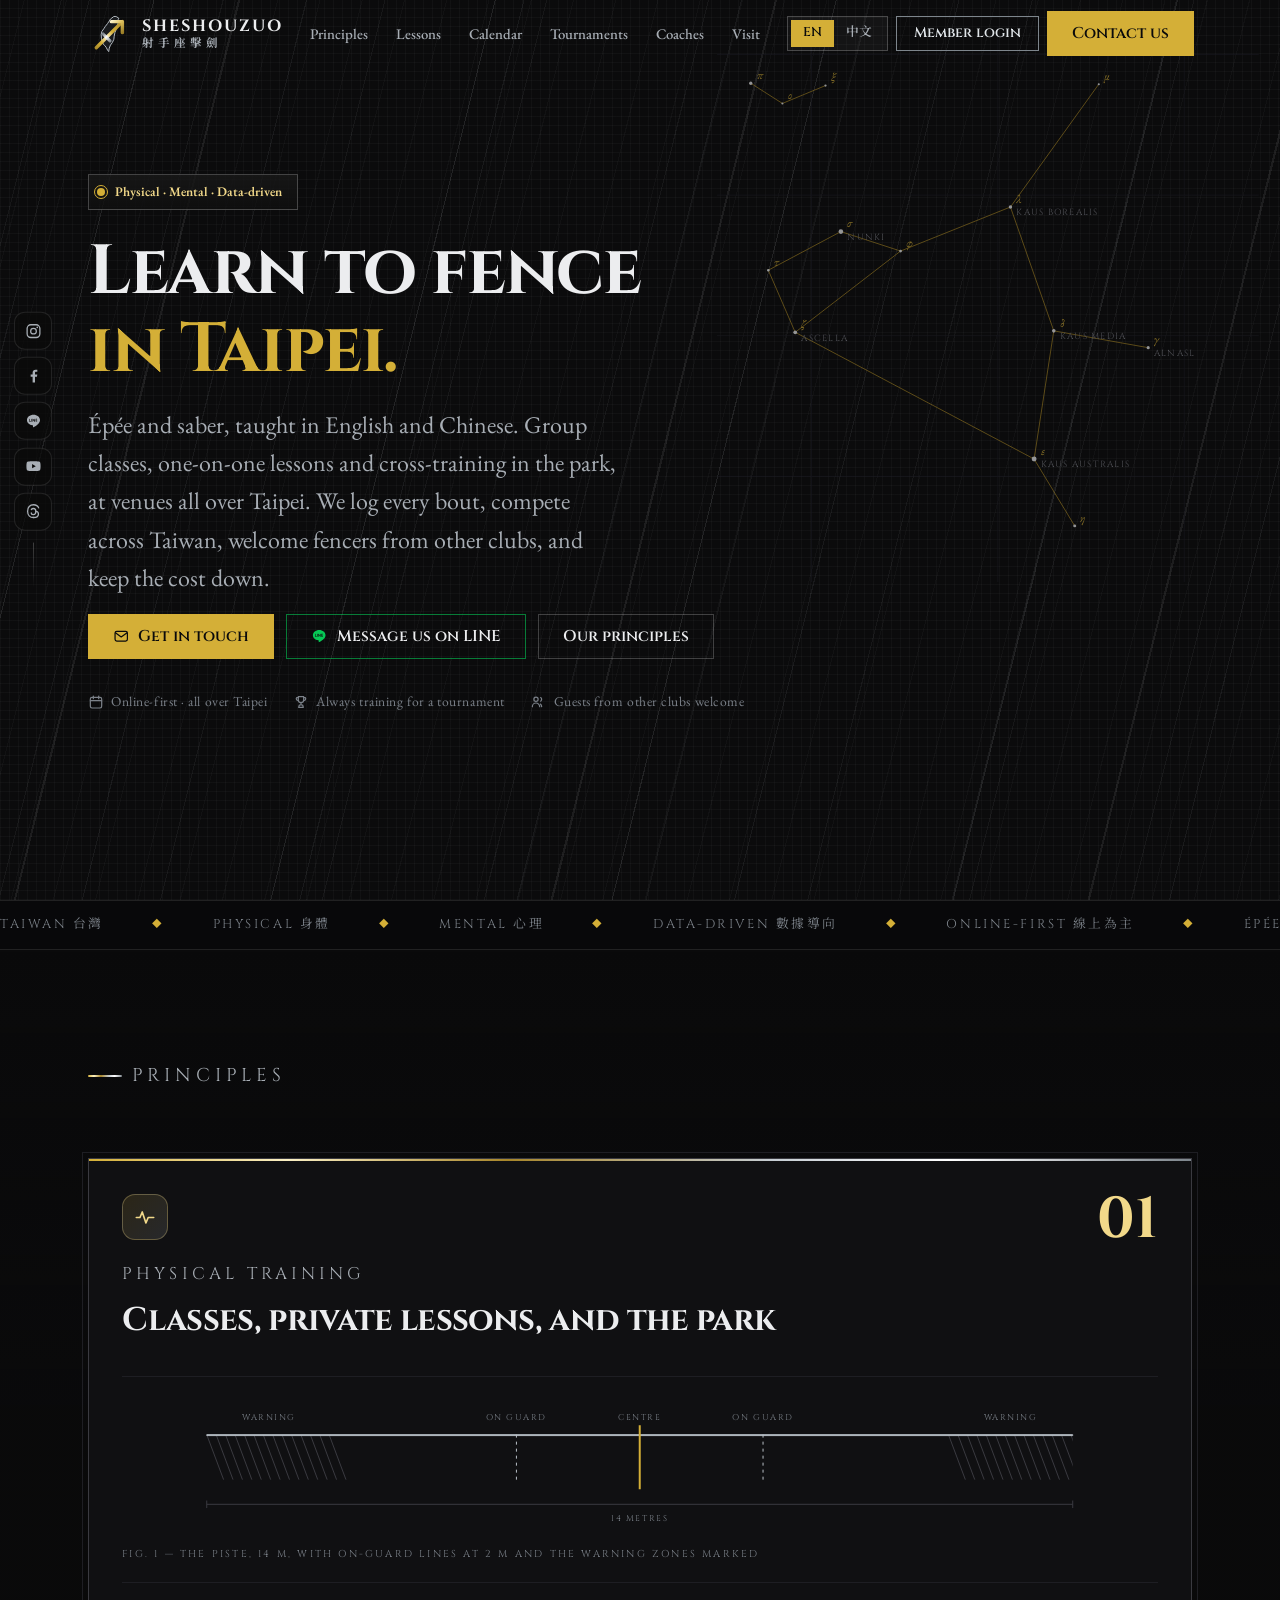
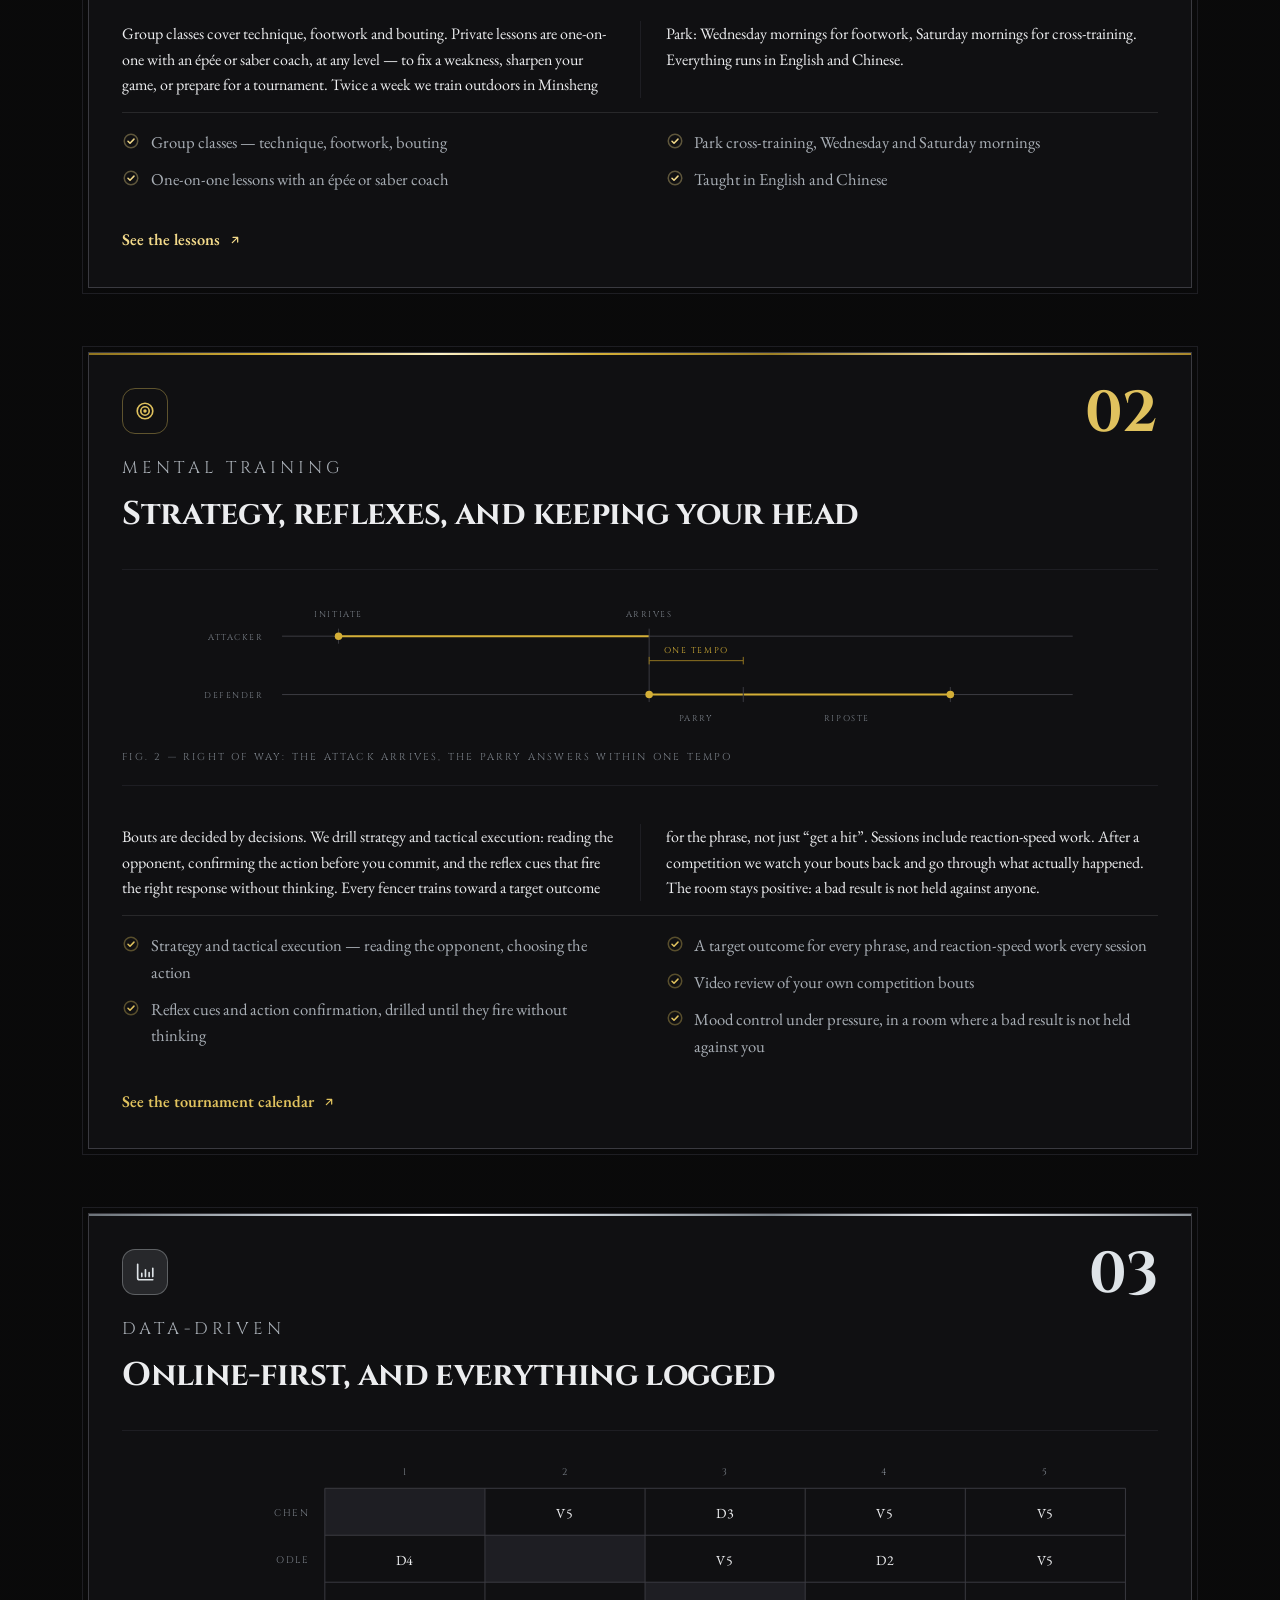
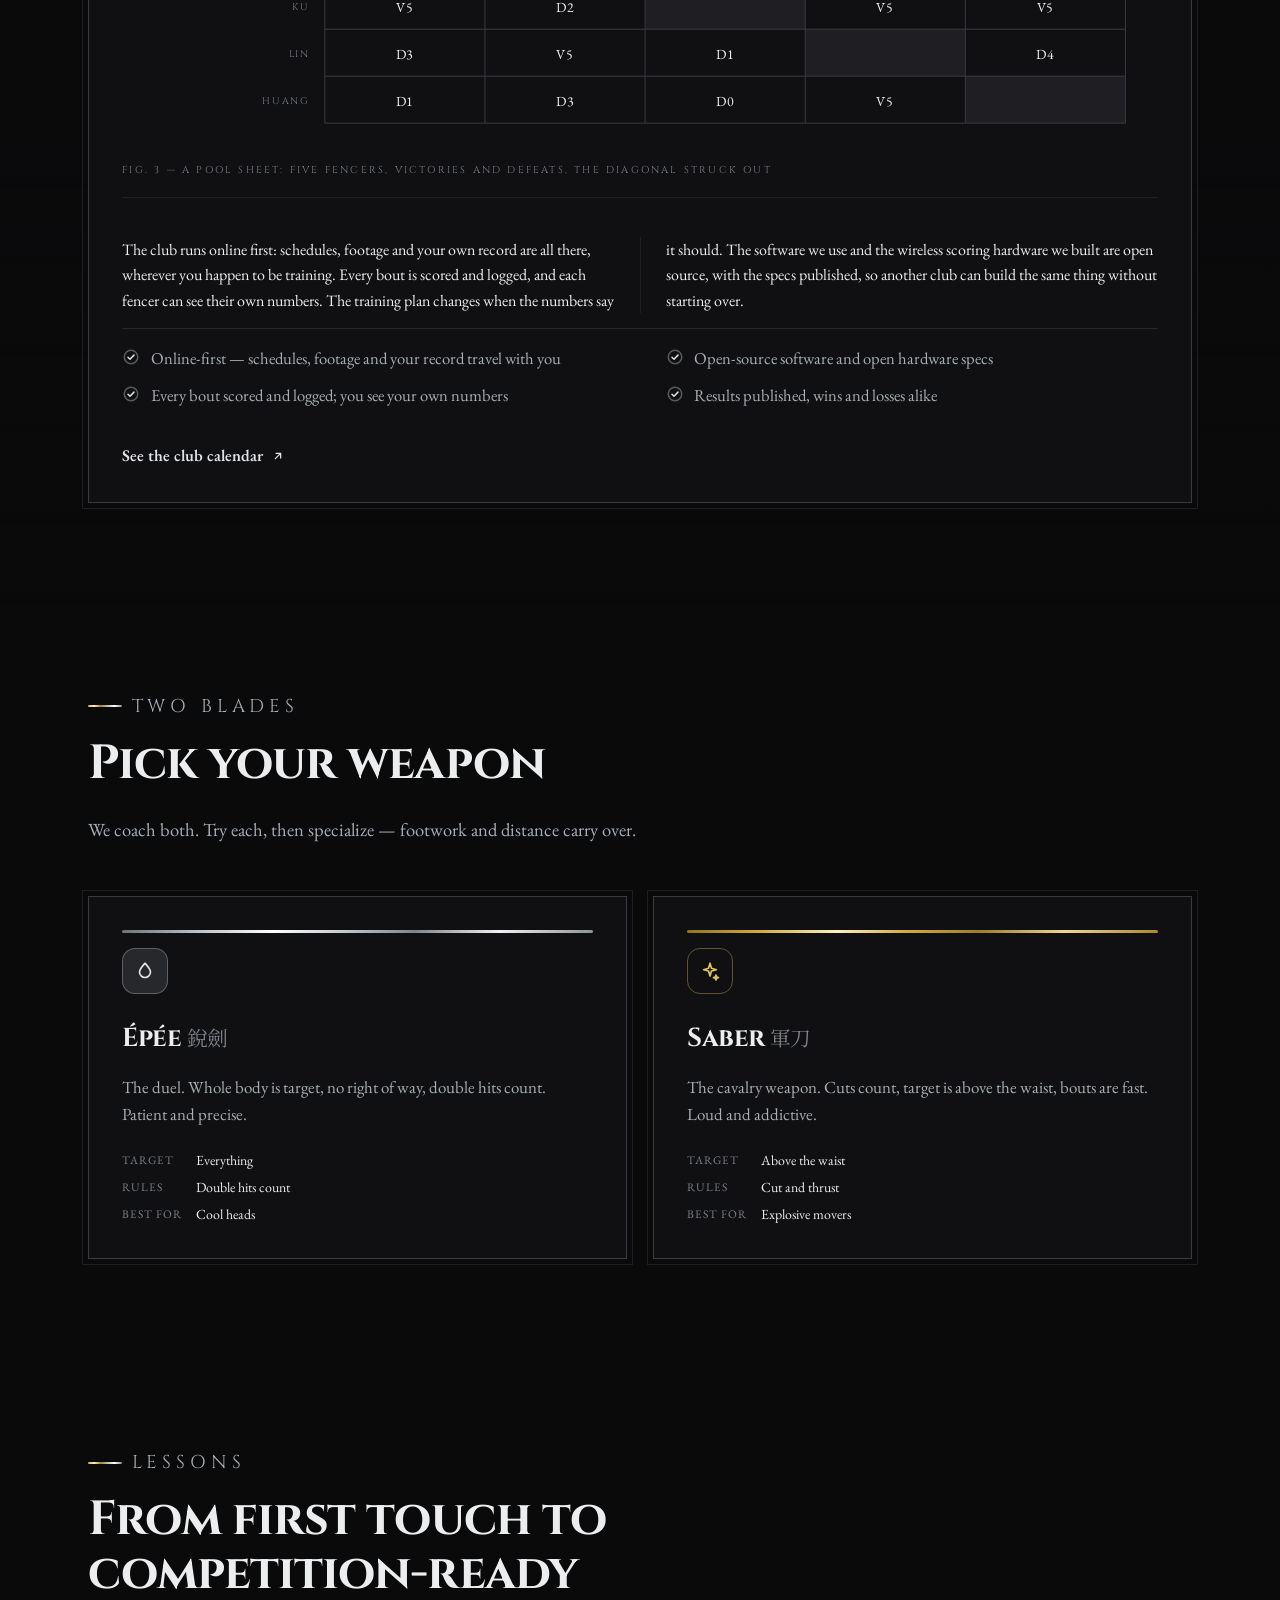
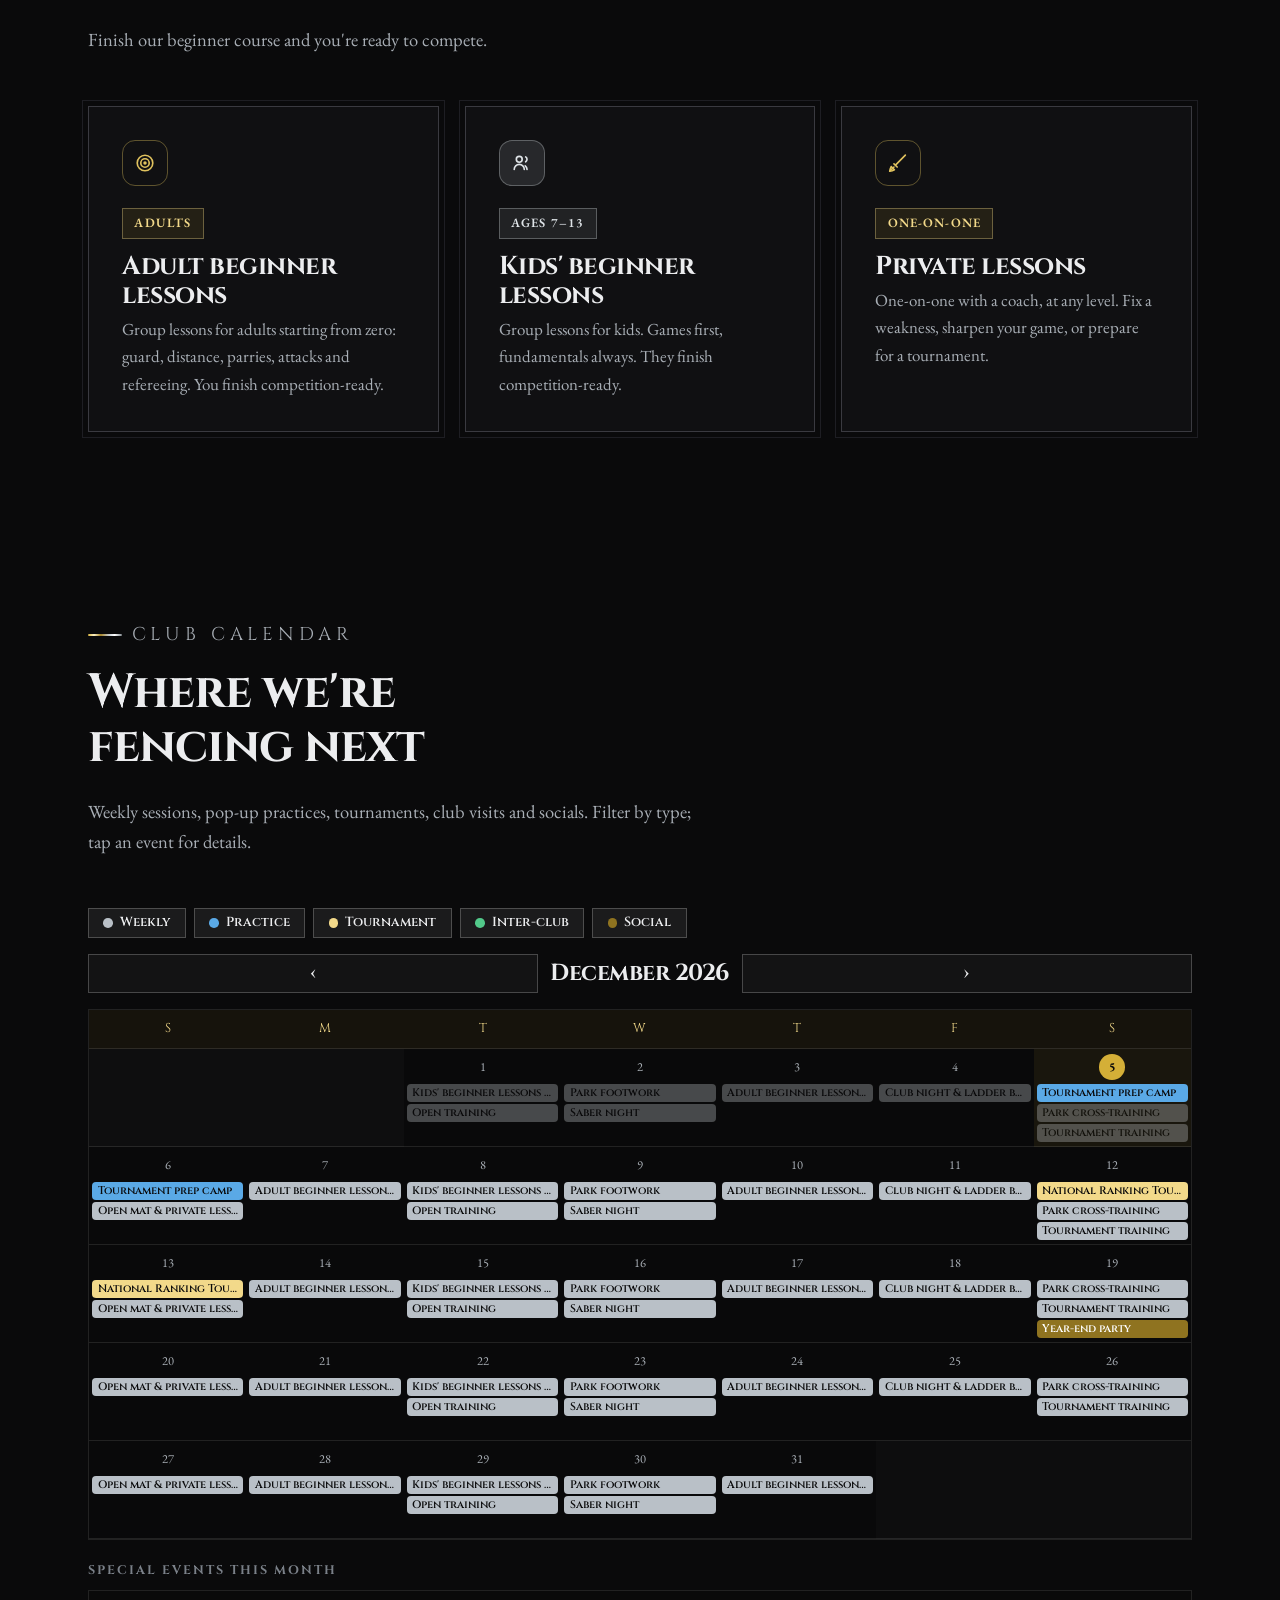
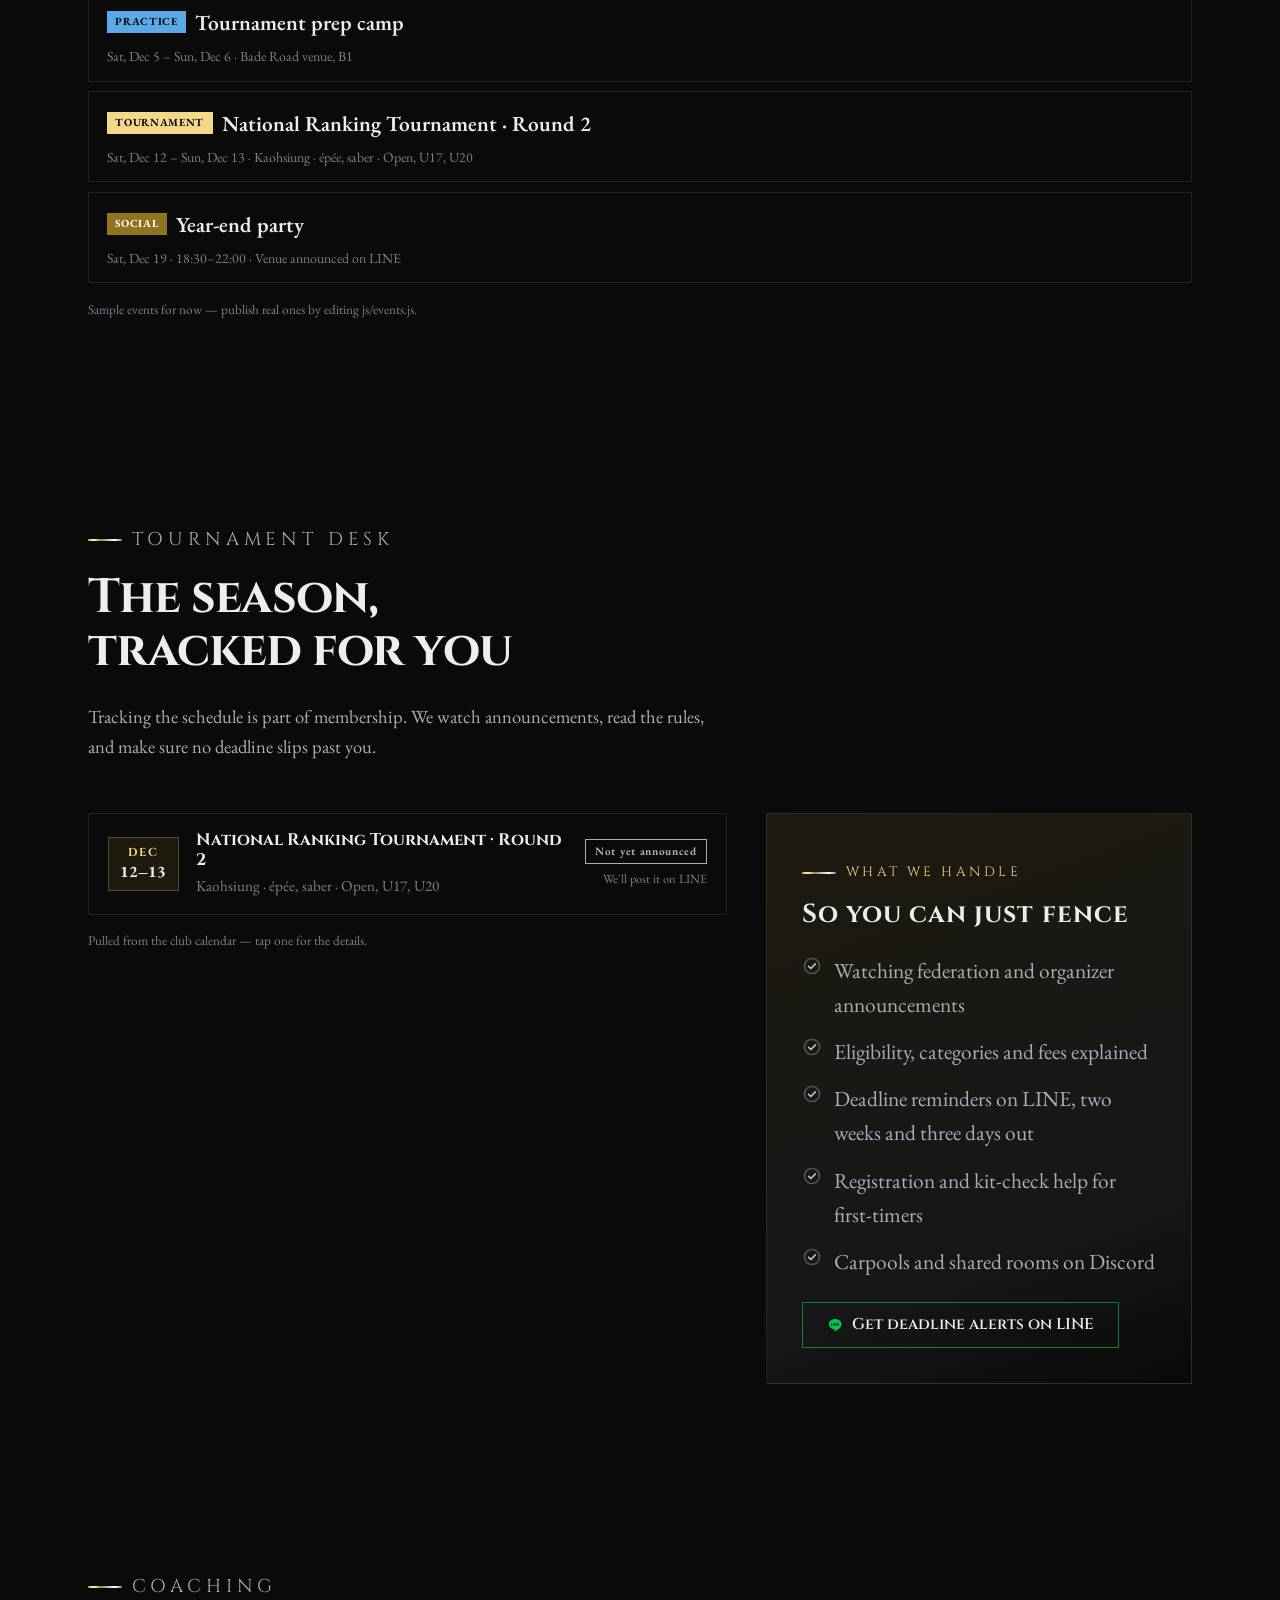
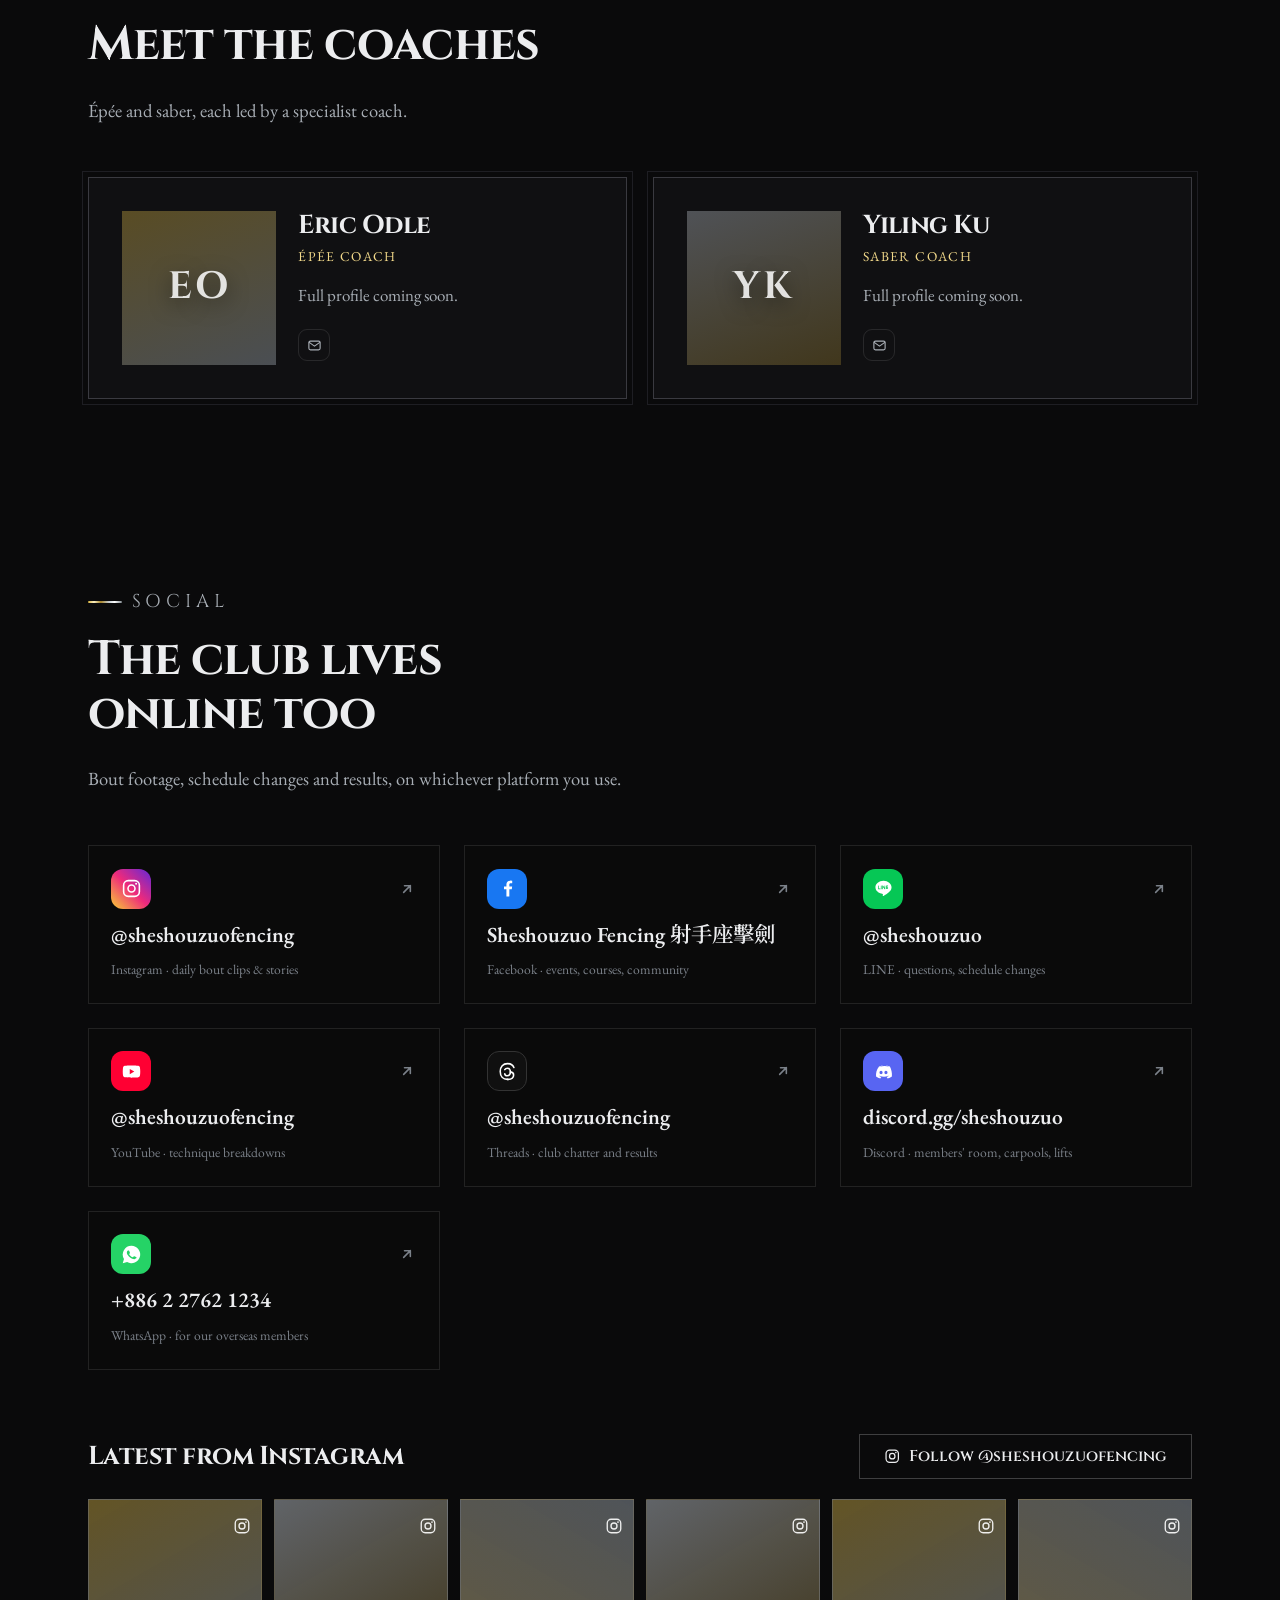
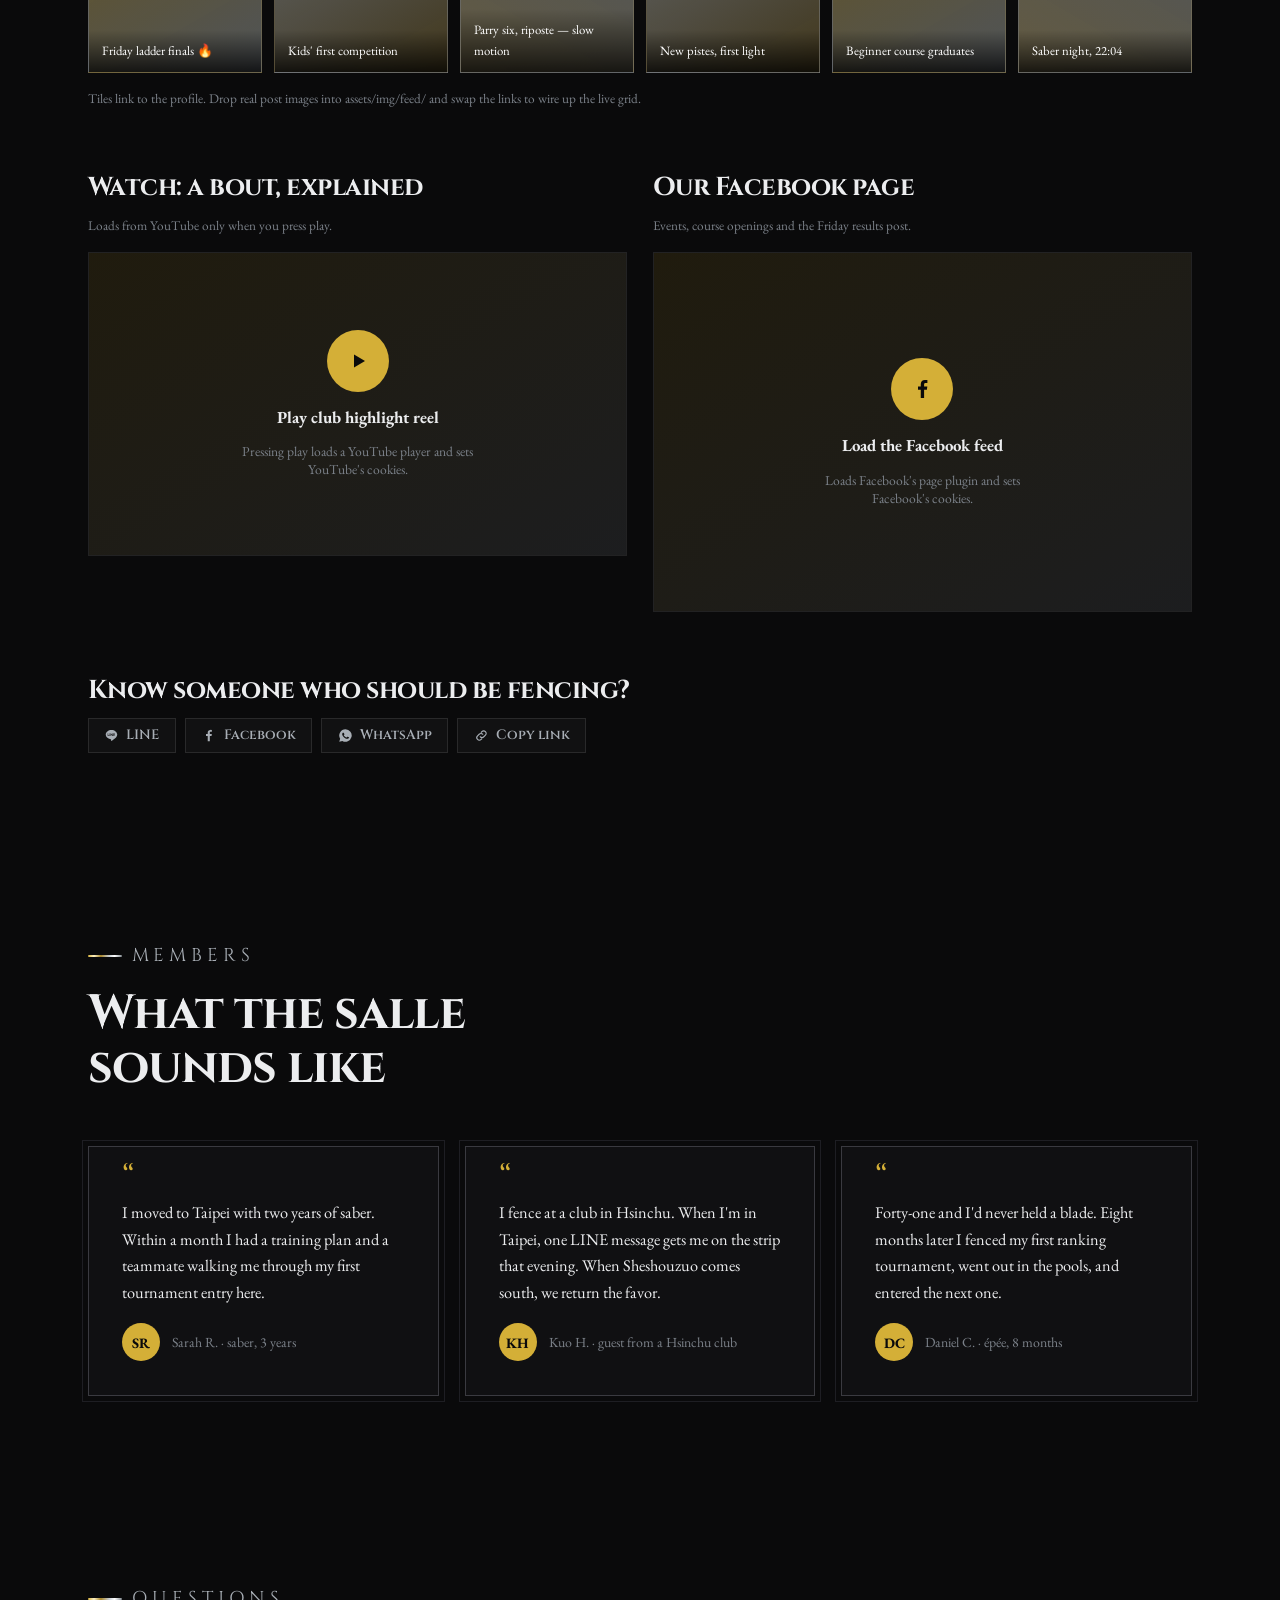
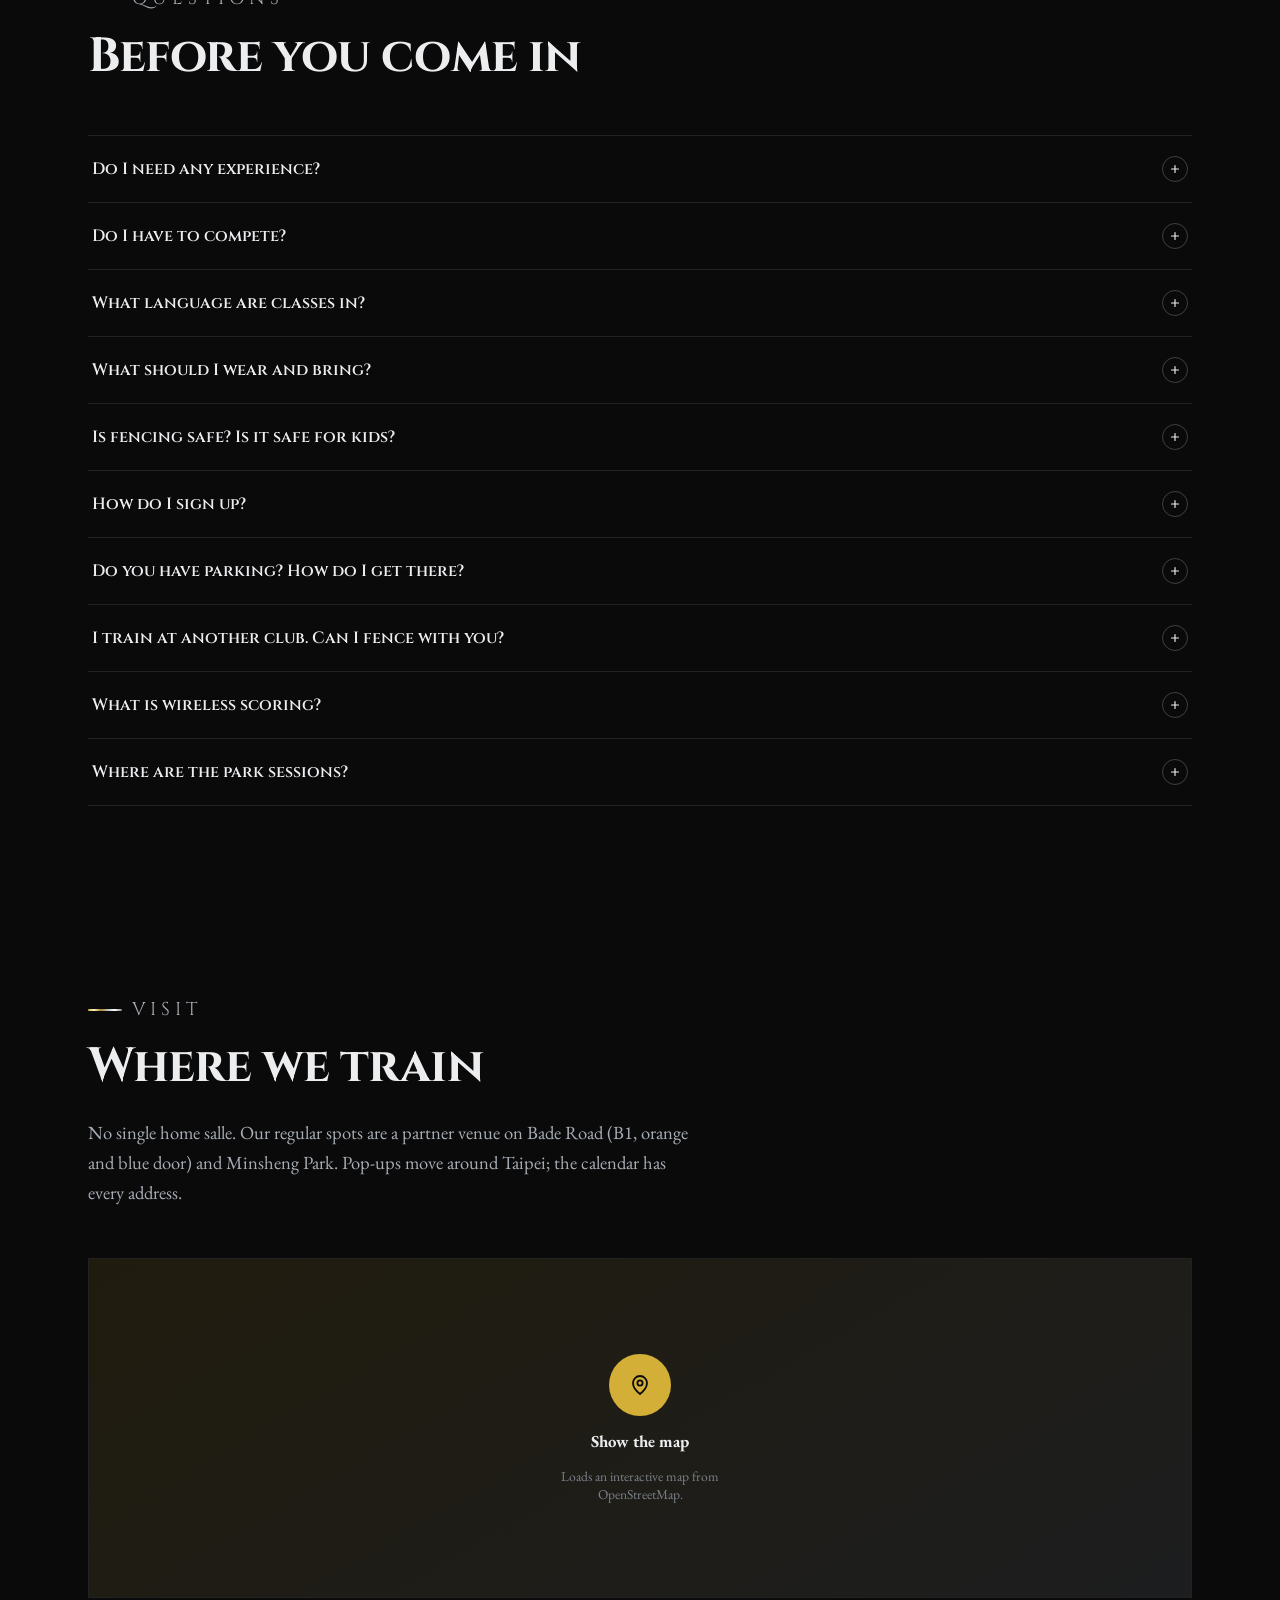
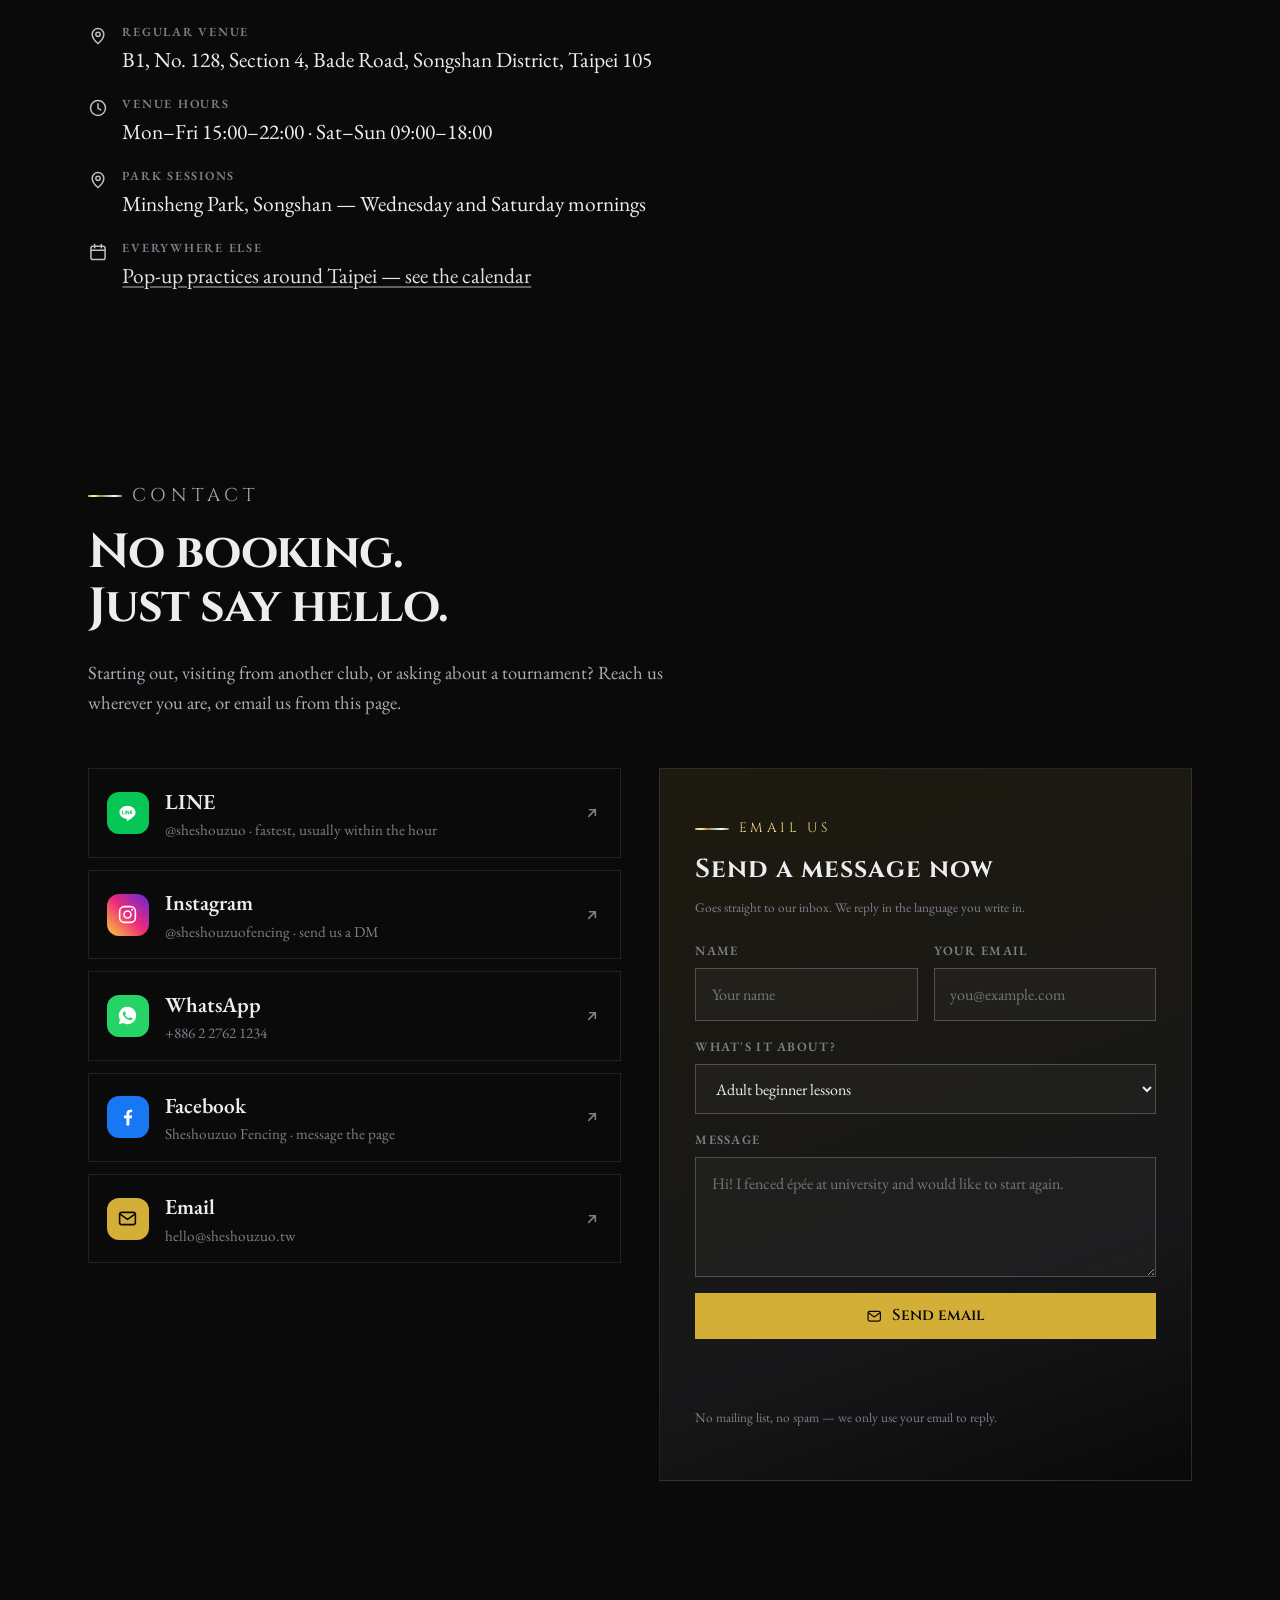
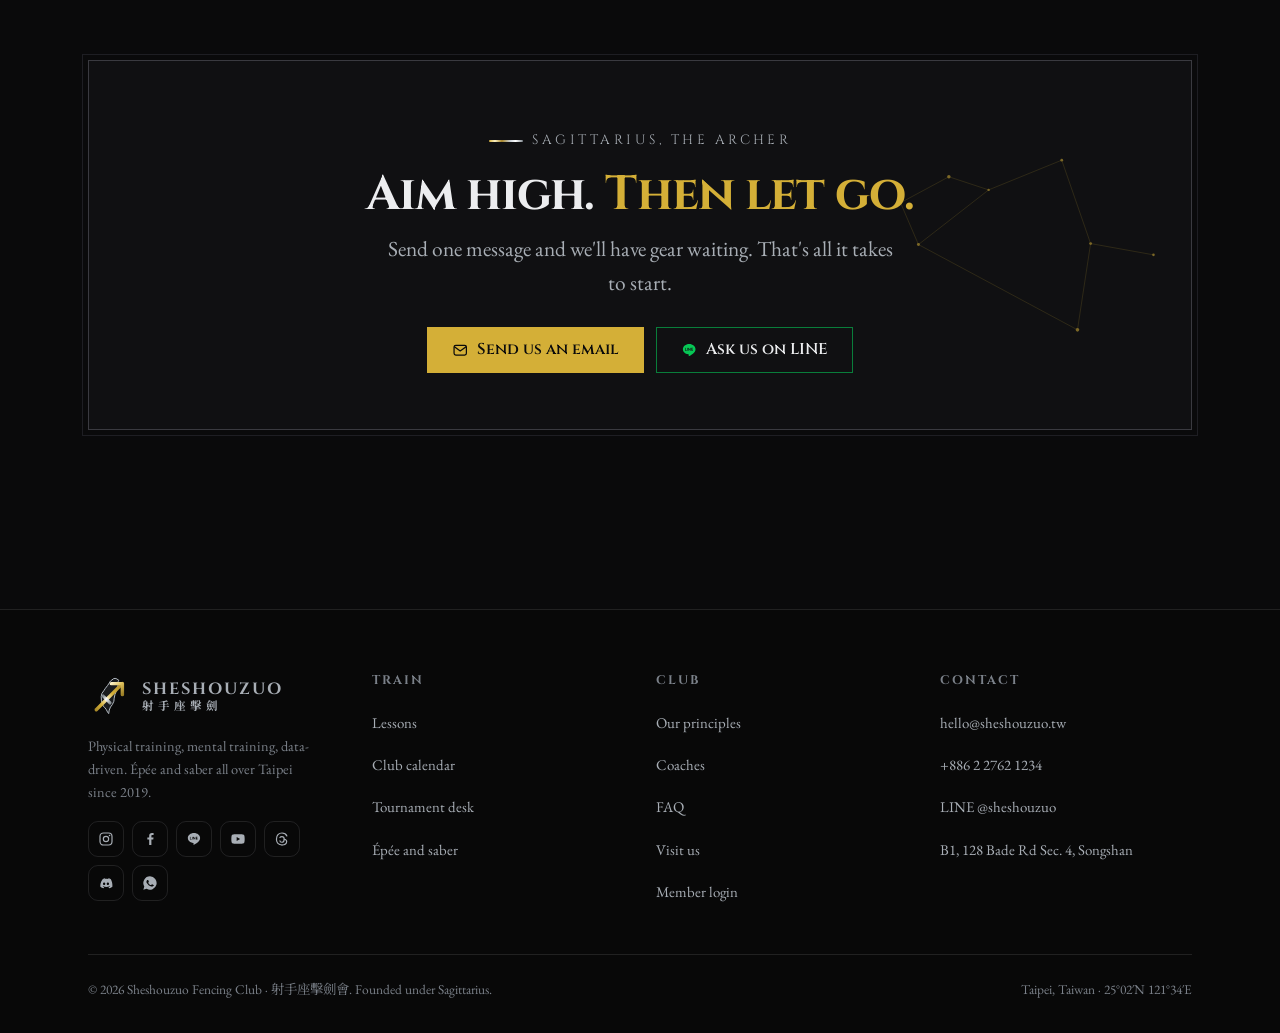
==== commit 033a3181: "Link the header and footer to the member app's login" ====
--- a/index.html
+++ b/index.html
@@ -176,6 +176,7 @@
       <a href="#tournaments" data-en="Tournaments" data-zh="賽事">Tournaments</a>
       <a href="#coaches" data-en="Coaches" data-zh="教練">Coaches</a>
       <a href="#visit" data-en="Visit" data-zh="來訪">Visit</a>
+      <a class="btn btn-silver nav-login-m" href="https://app.kuou.tw/login" data-app-link="/login" data-en="Member login" data-zh="會員登入">Member login</a>
       <a class="btn btn-gold nav-cta" href="#contact" data-en="Contact us" data-zh="聯絡我們">Contact us</a>
     </nav>
 
@@ -184,6 +185,7 @@
         <button type="button" data-set-lang="en" aria-pressed="true">EN</button>
         <button type="button" data-set-lang="zh" aria-pressed="false">中文</button>
       </div>
+      <a class="btn btn-silver nav-login" href="https://app.kuou.tw/login" data-app-link="/login" data-en="Member login" data-zh="會員登入">Member login</a>
       <a class="btn btn-gold" href="#contact" data-desktop-cta data-en="Contact us" data-zh="聯絡我們">Contact us</a>
       <button class="burger" id="burger" type="button" aria-expanded="false" aria-controls="nav" aria-label="Menu" data-en-aria-label="Menu" data-zh-aria-label="選單"><span></span></button>
     </div>
@@ -919,6 +921,7 @@
           <li><a href="#coaches" data-en="Coaches" data-zh="教練團">Coaches</a></li>
           <li><a href="#faq" data-en="FAQ" data-zh="常見問題">FAQ</a></li>
           <li><a href="#visit" data-en="Visit us" data-zh="來訪">Visit us</a></li>
+          <li><a href="https://app.kuou.tw/login" data-app-link="/login" data-en="Member login" data-zh="會員登入">Member login</a></li>
         </ul>
       </div>
 
--- a/css/styles.css
+++ b/css/styles.css
@@ -145,12 +145,9 @@
 .skychart .asterism path { stroke: var(--gold-deep); stroke-width: 1; fill: none; vector-effect: non-scaling-stroke; }
 .skychart .stars circle { fill: var(--paper); }
 .skychart .bayer { fill: var(--gold); font: italic 11px var(--font-body); }
-.skychart .starname { fill: #565660; font: 8.5px var(--font-display); letter-spacing: 0.14em; }
-
-  to   { transform: translate3d(-520px, 260px, 0); }
-}
-  50%      { opacity: 0.45; }
-}
+/* 4.8:1 on the ground; the chart recedes through its own opacity, not by
+   making its labels unreadable. */
+.skychart .starname { fill: #7b7c84; font: 8.5px var(--font-display); letter-spacing: 0.14em; }
 
 body::after {
   content: "";
@@ -300,6 +297,29 @@
 }
 .btn-ghost:hover { border-color: var(--gold-bright); background: rgba(242, 217, 138, 0.08); }
 
+/* Member login — the app, not the site. Silver rather than gold, because the
+   gold button is what a *visitor* is here for and this one is for somebody who
+   already joined: two metals, two jobs. Silver is a light metal, so the filled
+   hover state takes --onyx, not --paper — the same inversion that catches
+   people out everywhere else in this palette. */
+.btn-silver {
+  --btn-bg: transparent;
+  --btn-fg: var(--silver-soft);
+  border-color: var(--silver-deep);
+}
+.btn-silver:hover {
+  color: var(--onyx);
+  background: var(--silver);
+  border-color: var(--silver);
+}
+
+/* Compact in the header bar, which already carries the language switch and the
+   primary CTA. The two copies follow the same desktop/mobile split as the
+   Contact CTA above them: .nav-login sits in .nav-tools and .nav-login-m
+   inside the collapsed menu, so exactly one is ever visible. */
+.nav-login { padding: 0.62rem 1.05rem; font-size: 0.88rem; }
+.nav-login-m { display: none; }
+
 .btn-row { display: flex; flex-wrap: wrap; gap: 0.75rem; align-items: center; }
 
 .card {
@@ -521,7 +541,7 @@
 .hero h1 { margin-bottom: 1rem; max-width: 15ch; }   /* stops short of the chart */
 .hero h1 .line { display: block; }
 html[data-lang="zh"] .hero h1 .line { display: inline; }
-html[data-lang="zh"] .hero-kicker {
+.hero-kicker {
   display: inline-flex;
   align-items: center;
   gap: 0.6rem;
@@ -1128,7 +1148,9 @@
   background: rgba(255, 255, 255, 0.03);
   color: var(--paper);
   font: inherit;
-  font-size: 0.95rem;
+  /* iOS Safari zooms the page when a focused control is under 16px, so this is
+     a floor rather than a preference. */
+  font-size: max(16px, 0.95rem);
   transition: border-color 0.2s, background 0.2s;
 }
 .field select { padding-right: 2.4rem; }
@@ -1261,19 +1283,84 @@
   to { transform: translateX(-50%); }
 }
 
-
-
+/* Scroll reveal. 36 elements carry .reveal and js/main.js adds .is-in through
+   an IntersectionObserver; without these rules the class is inert. */
+.reveal { opacity: 0; transform: translateY(22px); transition: opacity 0.7s cubic-bezier(.2,.7,.3,1), transform 0.7s cubic-bezier(.2,.7,.3,1); }
+.reveal.is-in { opacity: 1; transform: none; }
+.reveal-2 { transition-delay: 0.08s; }
+.reveal-3 { transition-delay: 0.16s; }
+.reveal-4 { transition-delay: 0.24s; }
+
+@media (prefers-reduced-motion: reduce) {
+  html { scroll-behavior: auto; }
+  *, *::before, *::after {
+    animation-duration: 0.001ms !important;
+    animation-iteration-count: 1 !important;
+    transition-duration: 0.001ms !important;
+  }
+  .reveal { opacity: 1; transform: none; }
+}
 
 /* 7 ── responsive --------------------------------------------------------- */
 @media (max-width: 1180px) {
   .rail { display: none; }
 }
 
+@media (max-width: 1020px) {
+  /* The figures label themselves at 9px in their own viewBox. Below about this
+     width those labels stop resolving, so the prose goes single-column and the
+     figure is given the full measure rather than half of it. */
+  .pillar-lede, .pillar-list { columns: 1; column-rule: none; }
+}
+
 @media (max-width: 900px) {
   .hero h1 { max-width: none; }
-  
+  .tourney-grid { grid-template-columns: 1fr; }
+  .coach-grid .coach { grid-template-columns: minmax(0, 1fr); }
+  .coach-grid .coach > *,
+  .coach-grid .coach .portrait { grid-column: 1; grid-row: auto; }
+  .coach-grid .coach .portrait { margin-bottom: 0.9rem; }
+
+  /* the chart is a background at this width, not a companion to the type */
+  .skychart svg { width: 128vw; right: -42vw; top: 8vh; opacity: 0.4; }
+
+  .nav {
+    position: fixed;
+    inset: var(--nav-h) 0 auto;
+    flex-direction: column;
+    align-items: stretch;
+    gap: 0;
+    padding: 0.75rem var(--pad-x) 1.5rem;
+    background: var(--ink-900);
+    border-bottom: 1px solid var(--rule);
+    transform: translateY(-12px);
+    opacity: 0;
+    pointer-events: none;
+    transition: opacity 0.22s, transform 0.22s;
+    max-height: calc(100svh - var(--nav-h));
+    overflow-y: auto;
+  }
+  .nav-open .nav { opacity: 1; transform: none; pointer-events: auto; }
+  .nav a { padding: 0.85rem 0.4rem; border-bottom: 1px solid var(--line); font-size: 1rem; }
+  .burger { display: grid; }
+  [data-desktop-cta] { display: none; }
+  .nav .nav-cta { display: inline-flex; margin-top: 1.1rem; border-bottom: 0; color: var(--onyx); }
+  .nav-login { display: none; }
+  /* `.nav a` gives every menu row a bottom hairline, which would eat this
+     button's own border. Re-assert it in the button's color rather than
+     zeroing it as .nav-cta does — that one is a filled button and has no
+     border to lose. */
+  .nav .nav-login-m {
+    display: inline-flex;
+    margin-top: 1.1rem;
+    border-bottom: 1px solid var(--silver-deep);
+  }
+  .line-fab { display: inline-flex; bottom: 16px; }
+  .to-top { bottom: 74px; right: 18px; }
+}
 
 @media (max-width: 560px) {
+  body { font-size: 1.08rem; }
   .hero-kicker { font-size: 0.76rem; }
   .cal-bar { padding: 0 0.2rem; font-size: 0.6rem; }
   .cal-nav { gap: 0.4rem; }
@@ -1286,8 +1373,20 @@
   .coach-grid .coach { padding: 1rem; }
   .coach .role { font-size: 0.72rem; letter-spacing: 0.06em; }
   .event-status { grid-column: 1 / -1; display: flex; flex-wrap: wrap; align-items: center; gap: 0.6rem; text-align: left; }
-  
-
+
+  /* the plate's second rule costs 5px of gutter it cannot spare on a phone */
+  .card { outline: 0; padding: 1.1rem; }
+
+  /* The diagrams carry 9px labels in a 1100-unit viewBox. Squeezed into a
+     phone they become unreadable smudges, so they keep their real size and
+     scroll sideways instead — the detail is the point of them. */
+  .plate-fig { overflow-x: auto; overscroll-behavior-x: contain; }
+  .plate-fig .fig { min-width: 560px; }
+  .plate-fig .pool { min-width: 620px; }
+  .plate-fig figcaption { position: sticky; left: 0; }
+  .plate-fig { margin: 1.1rem 0 1.2rem; }
+  .cta-constellation { display: none; }
+}
 @media print {
   body::before, body::after, .skychart, .topbar, .rail, .to-top, .line-fab, .marquee { display: none !important; }
   body { background: #fff; color: #111; }
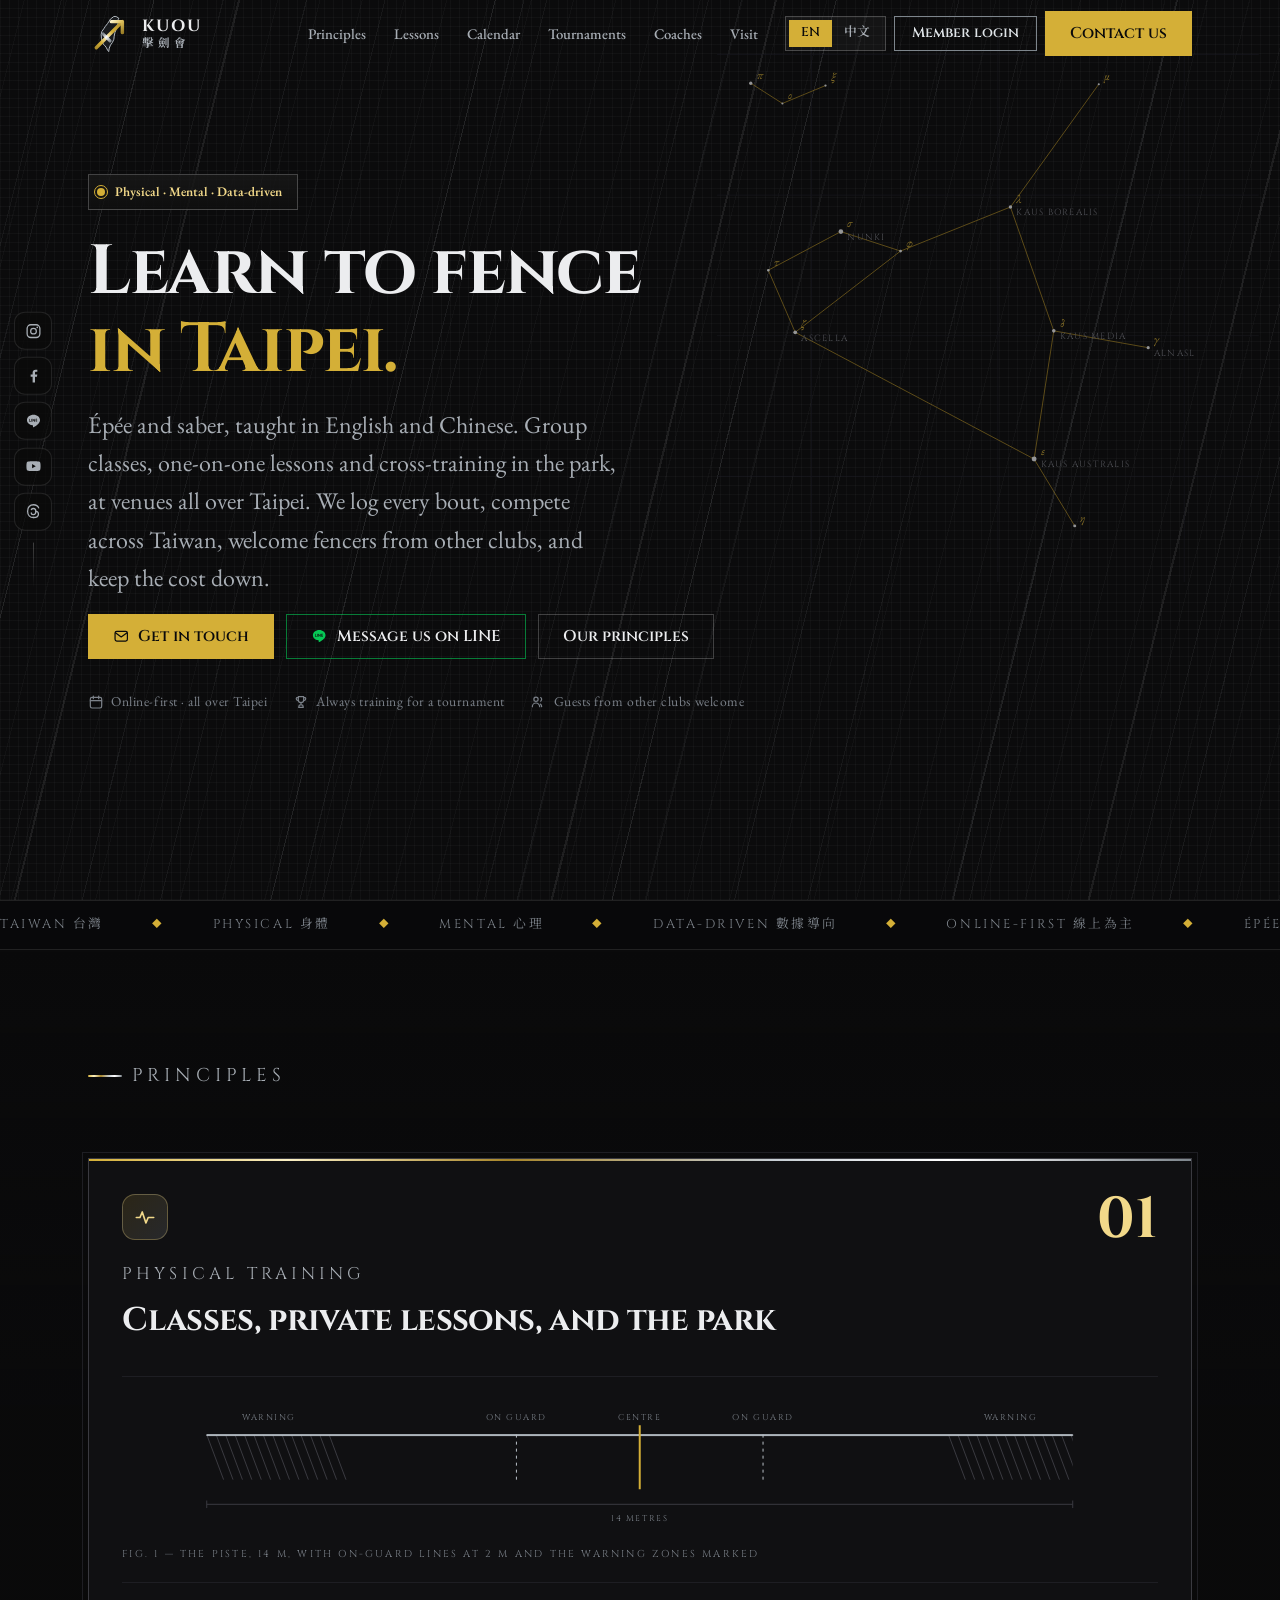
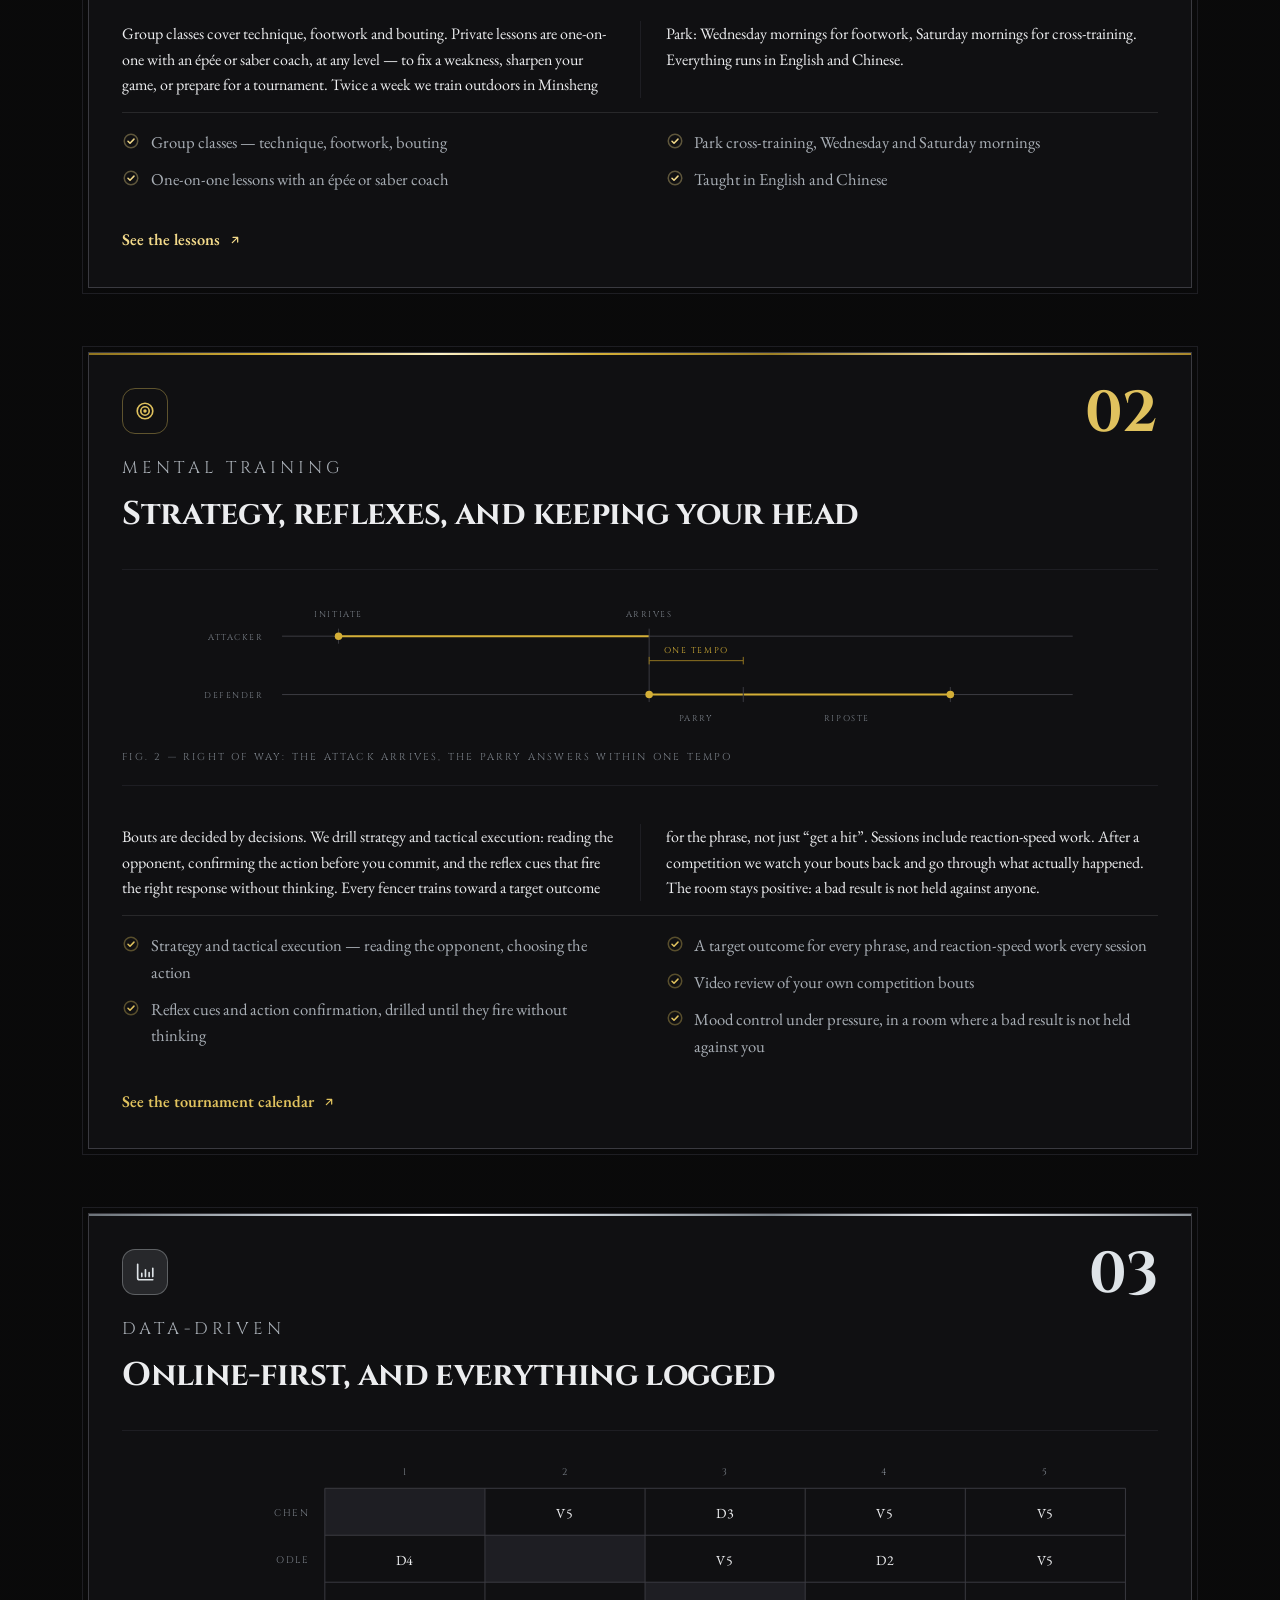
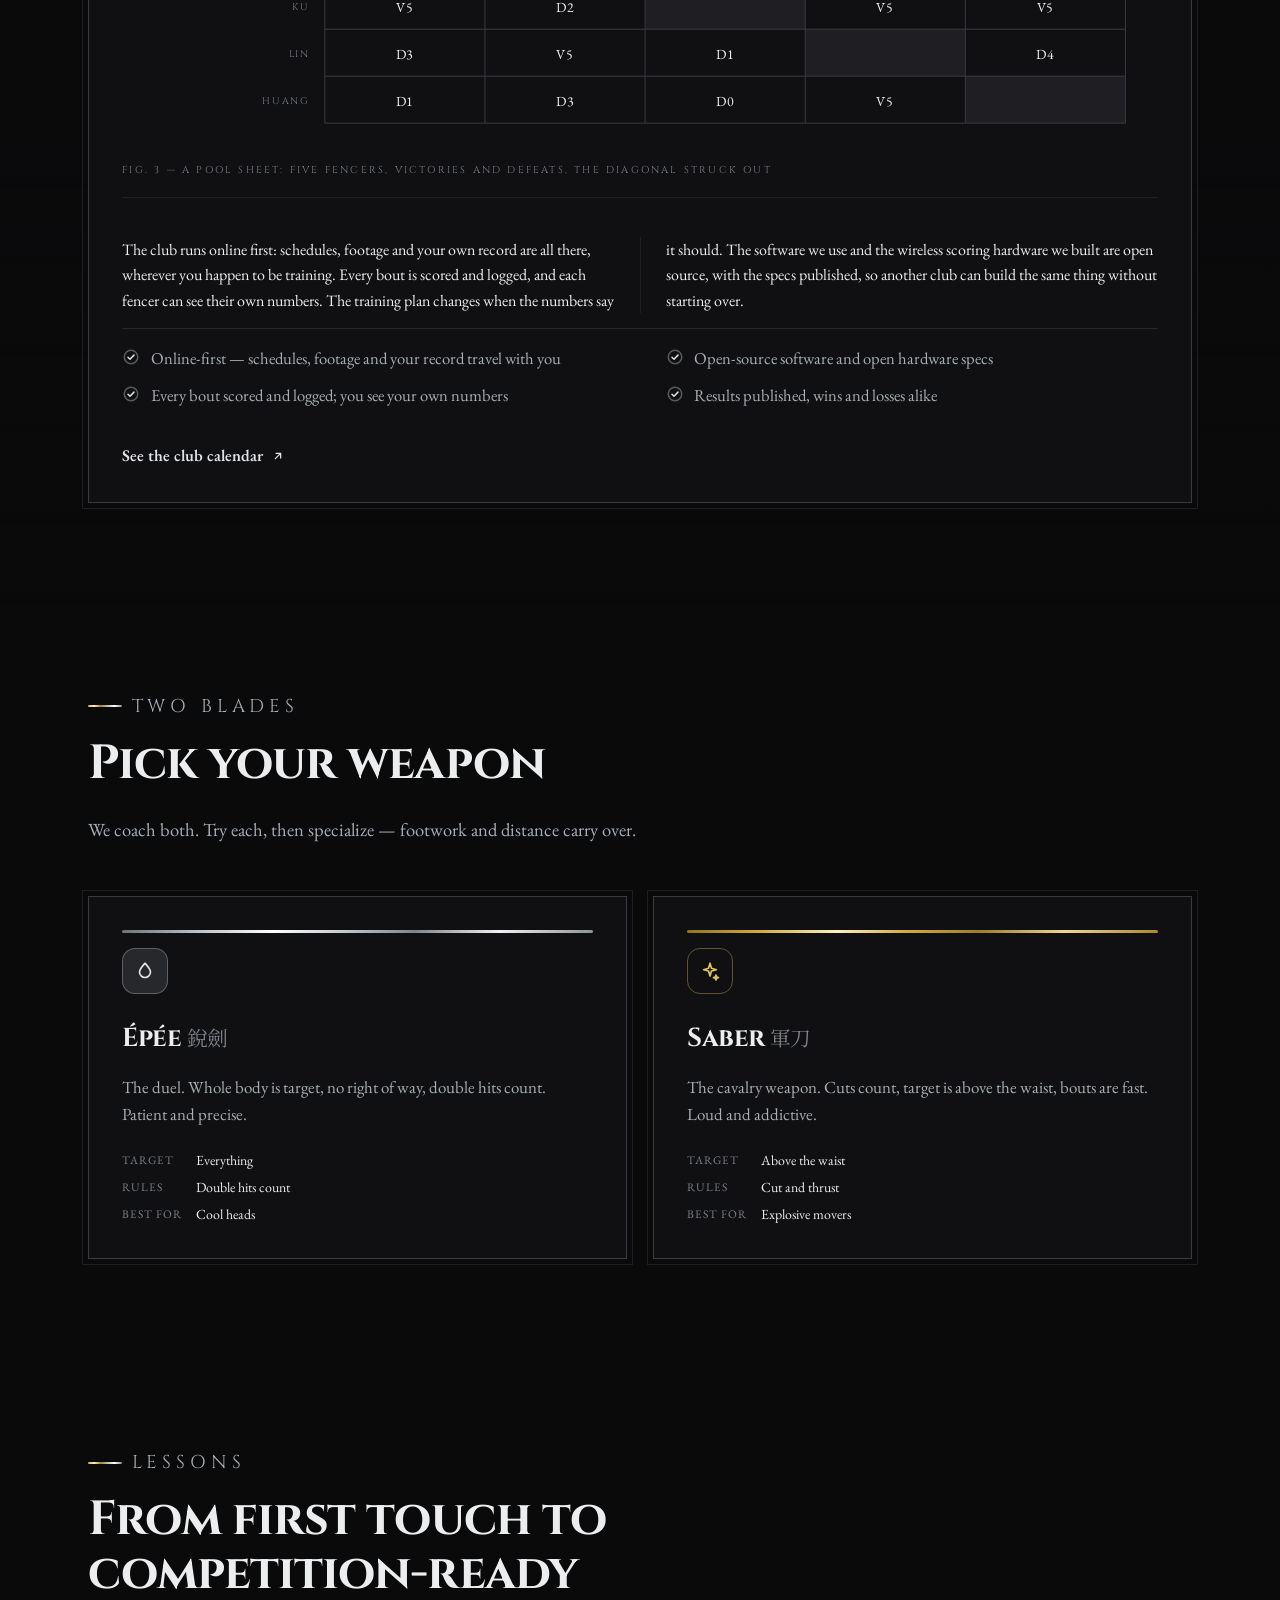
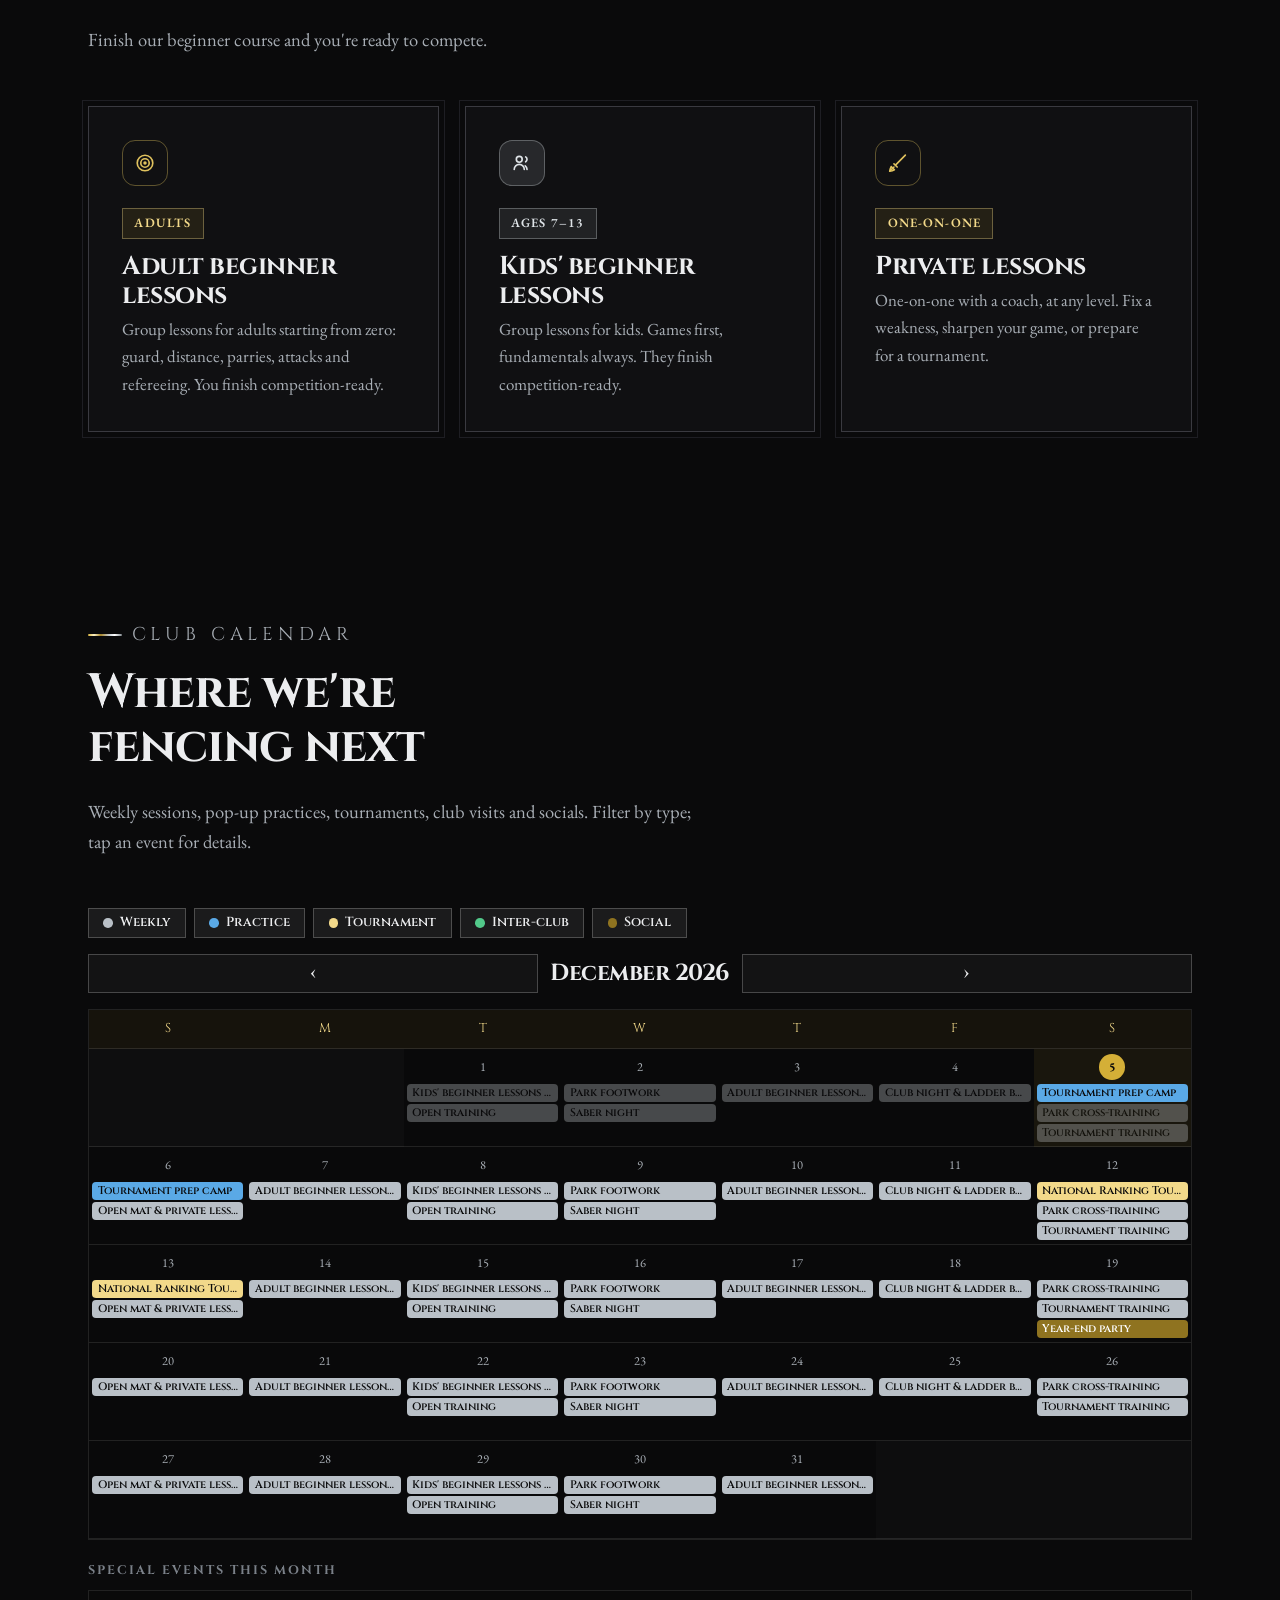
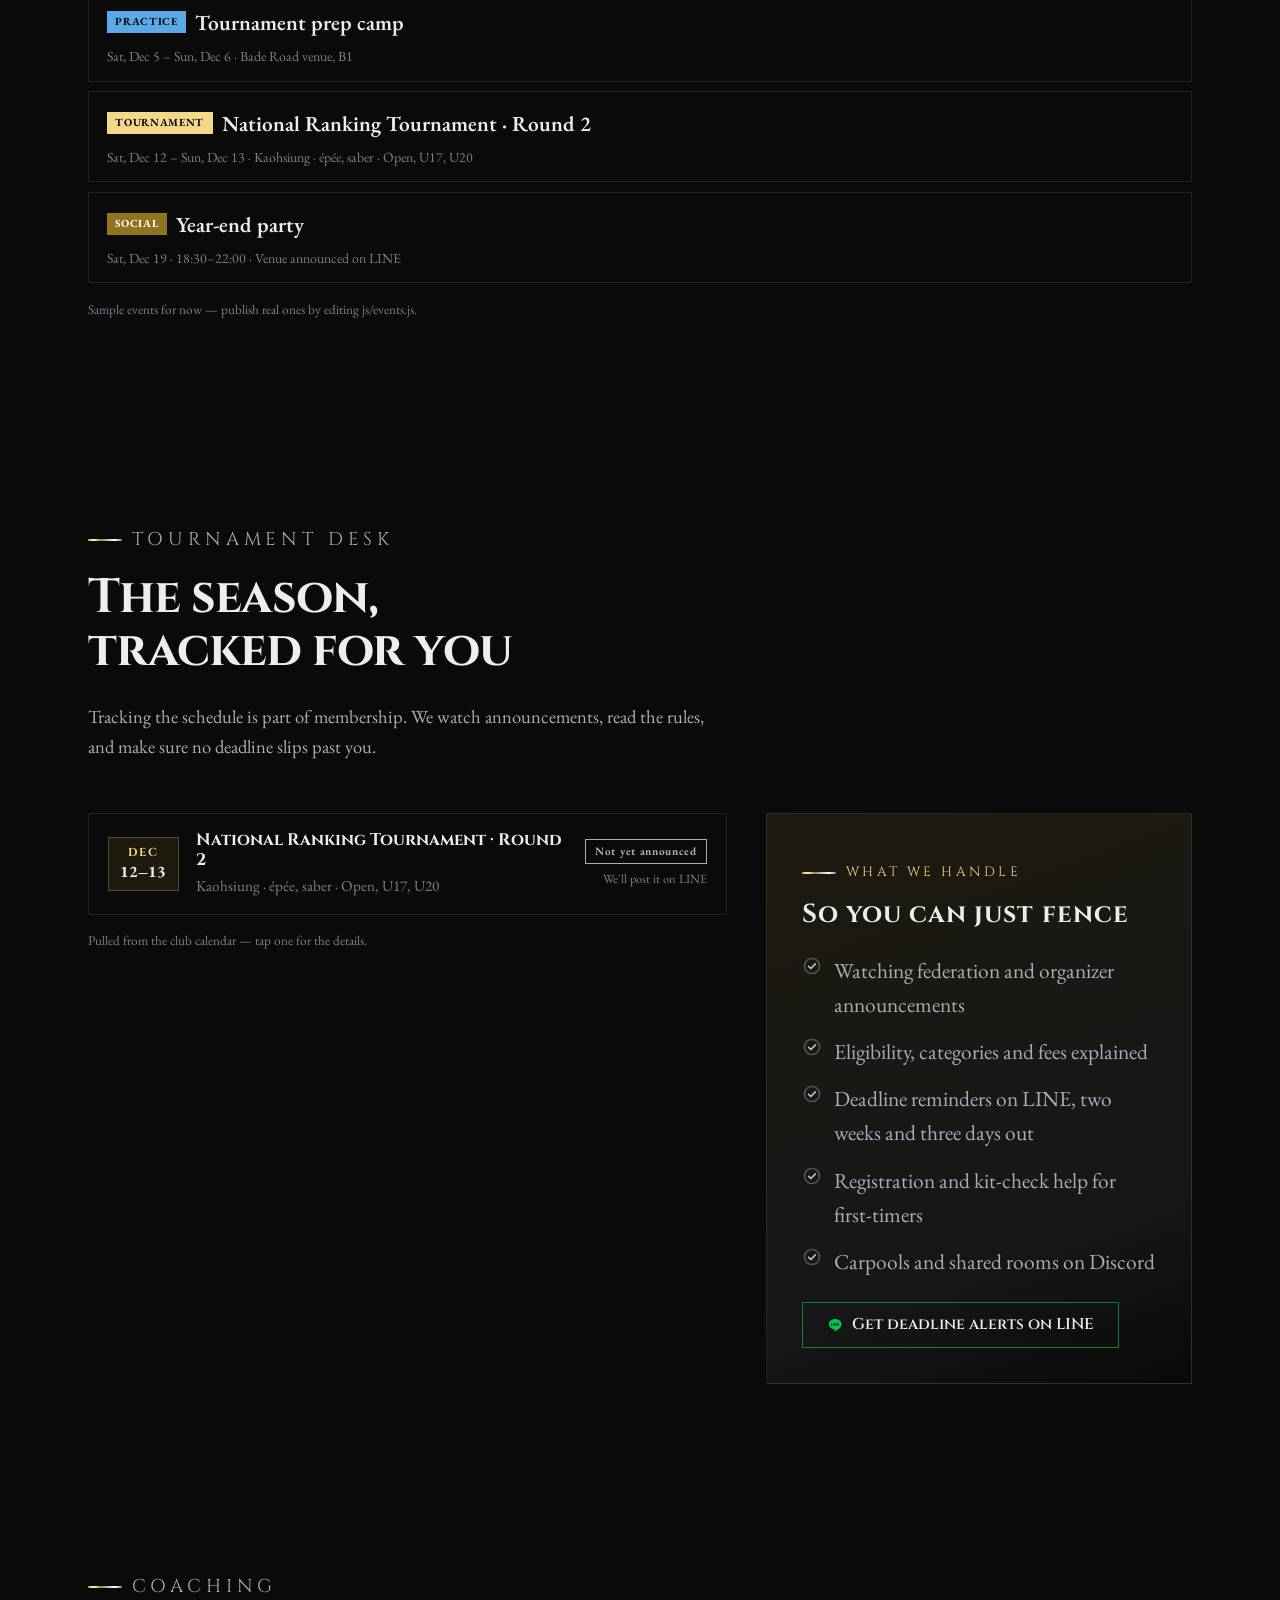
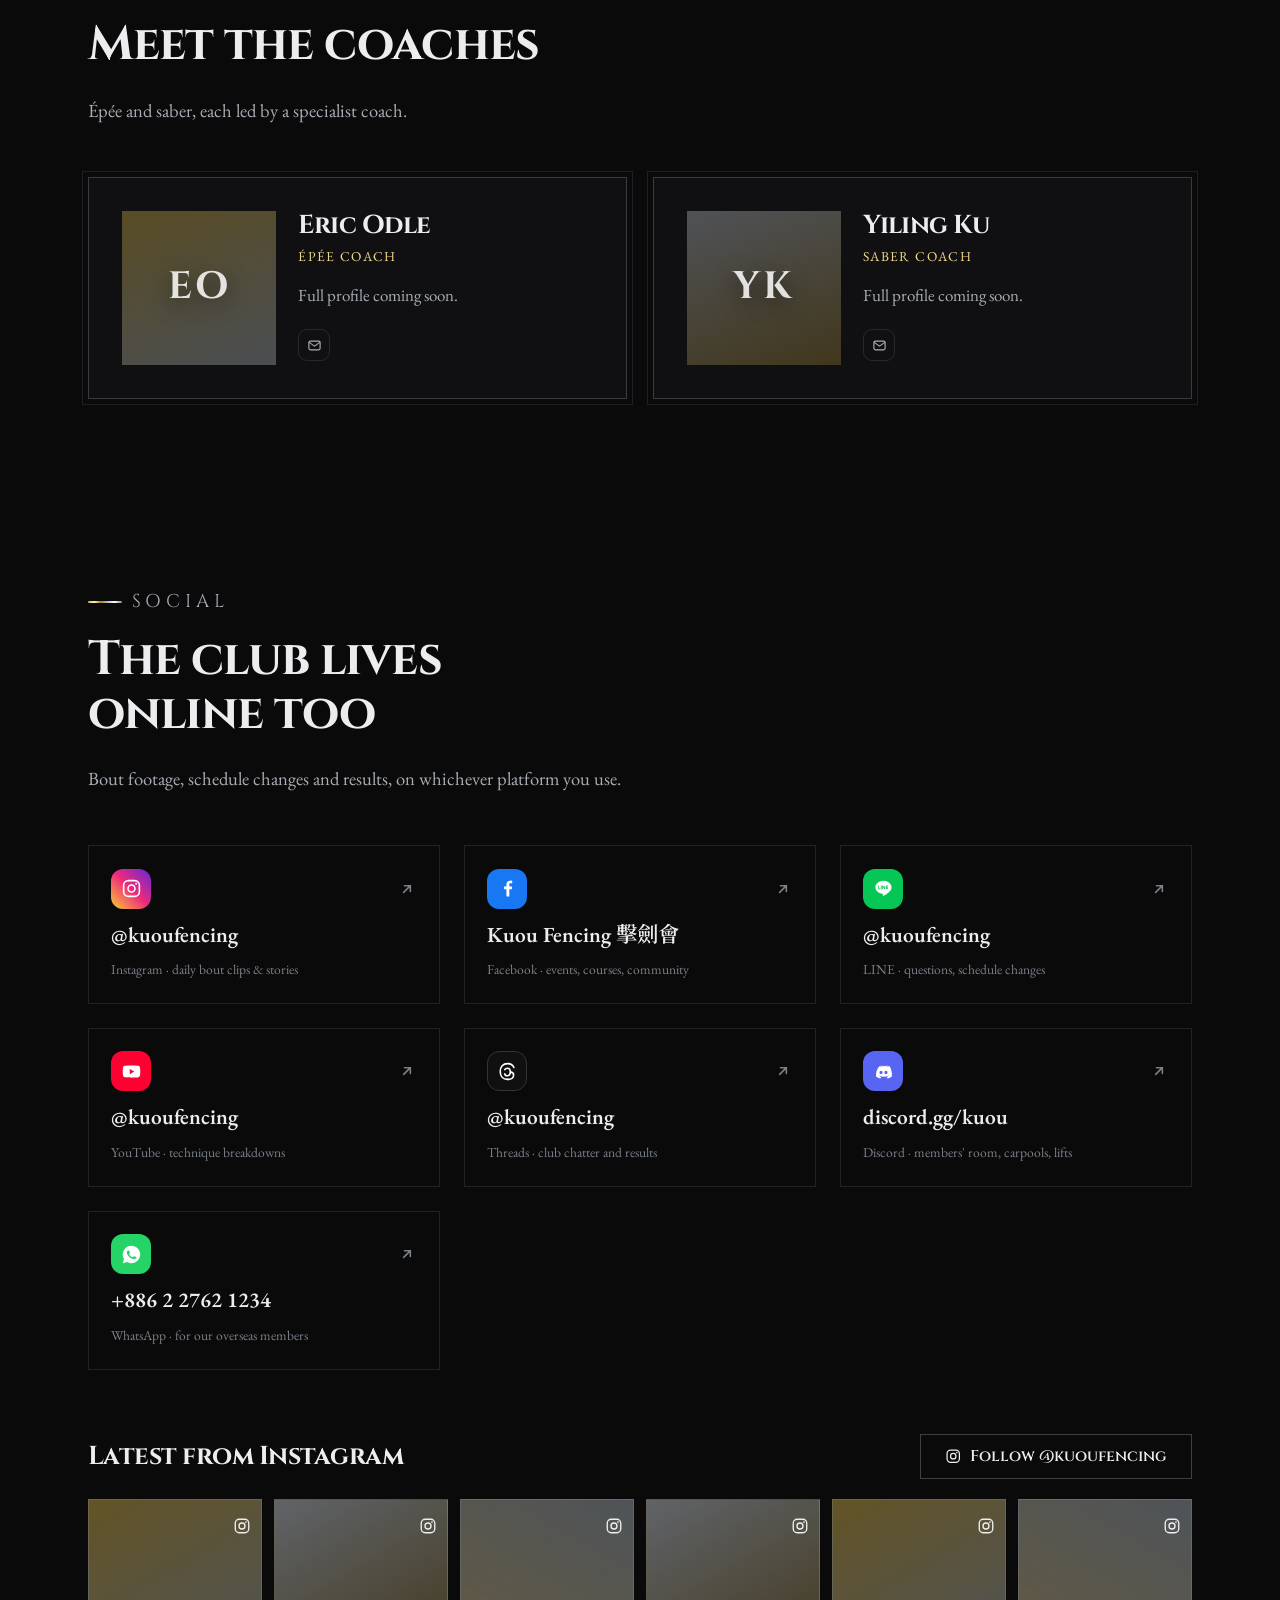
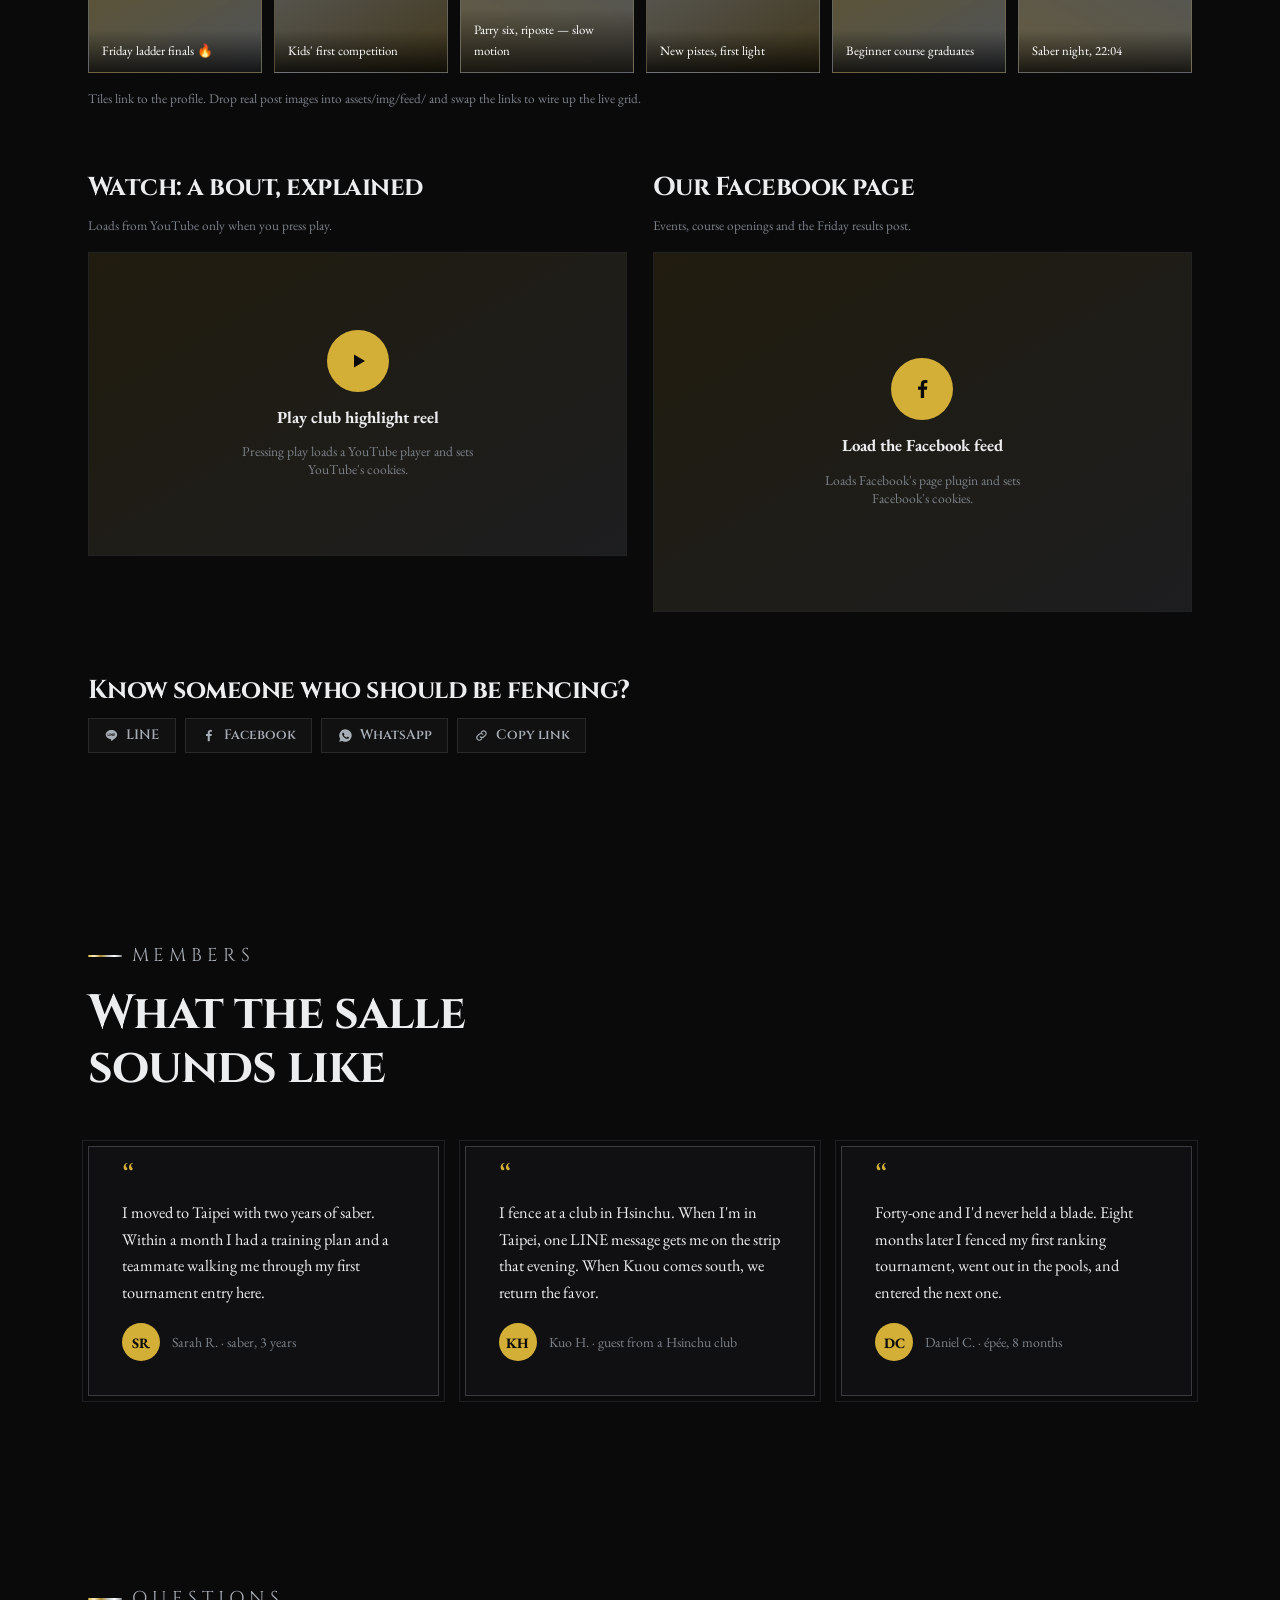
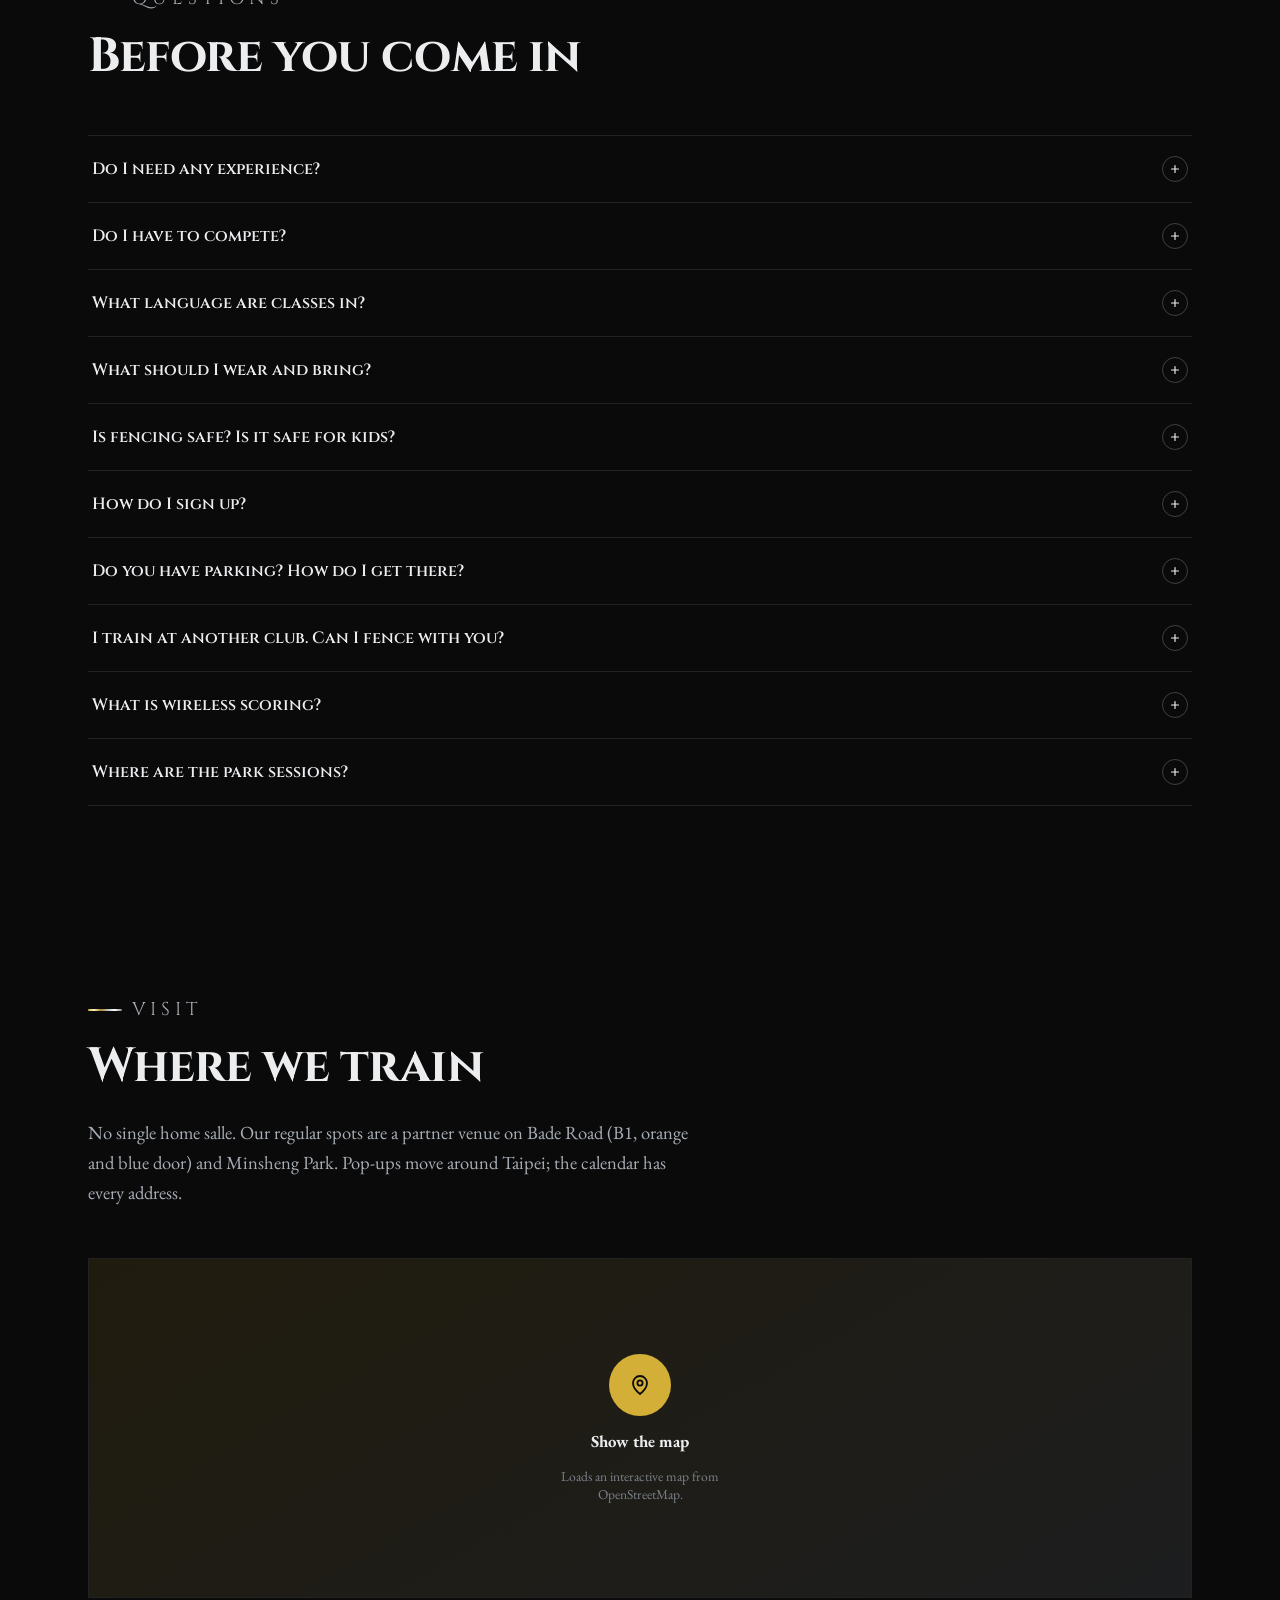
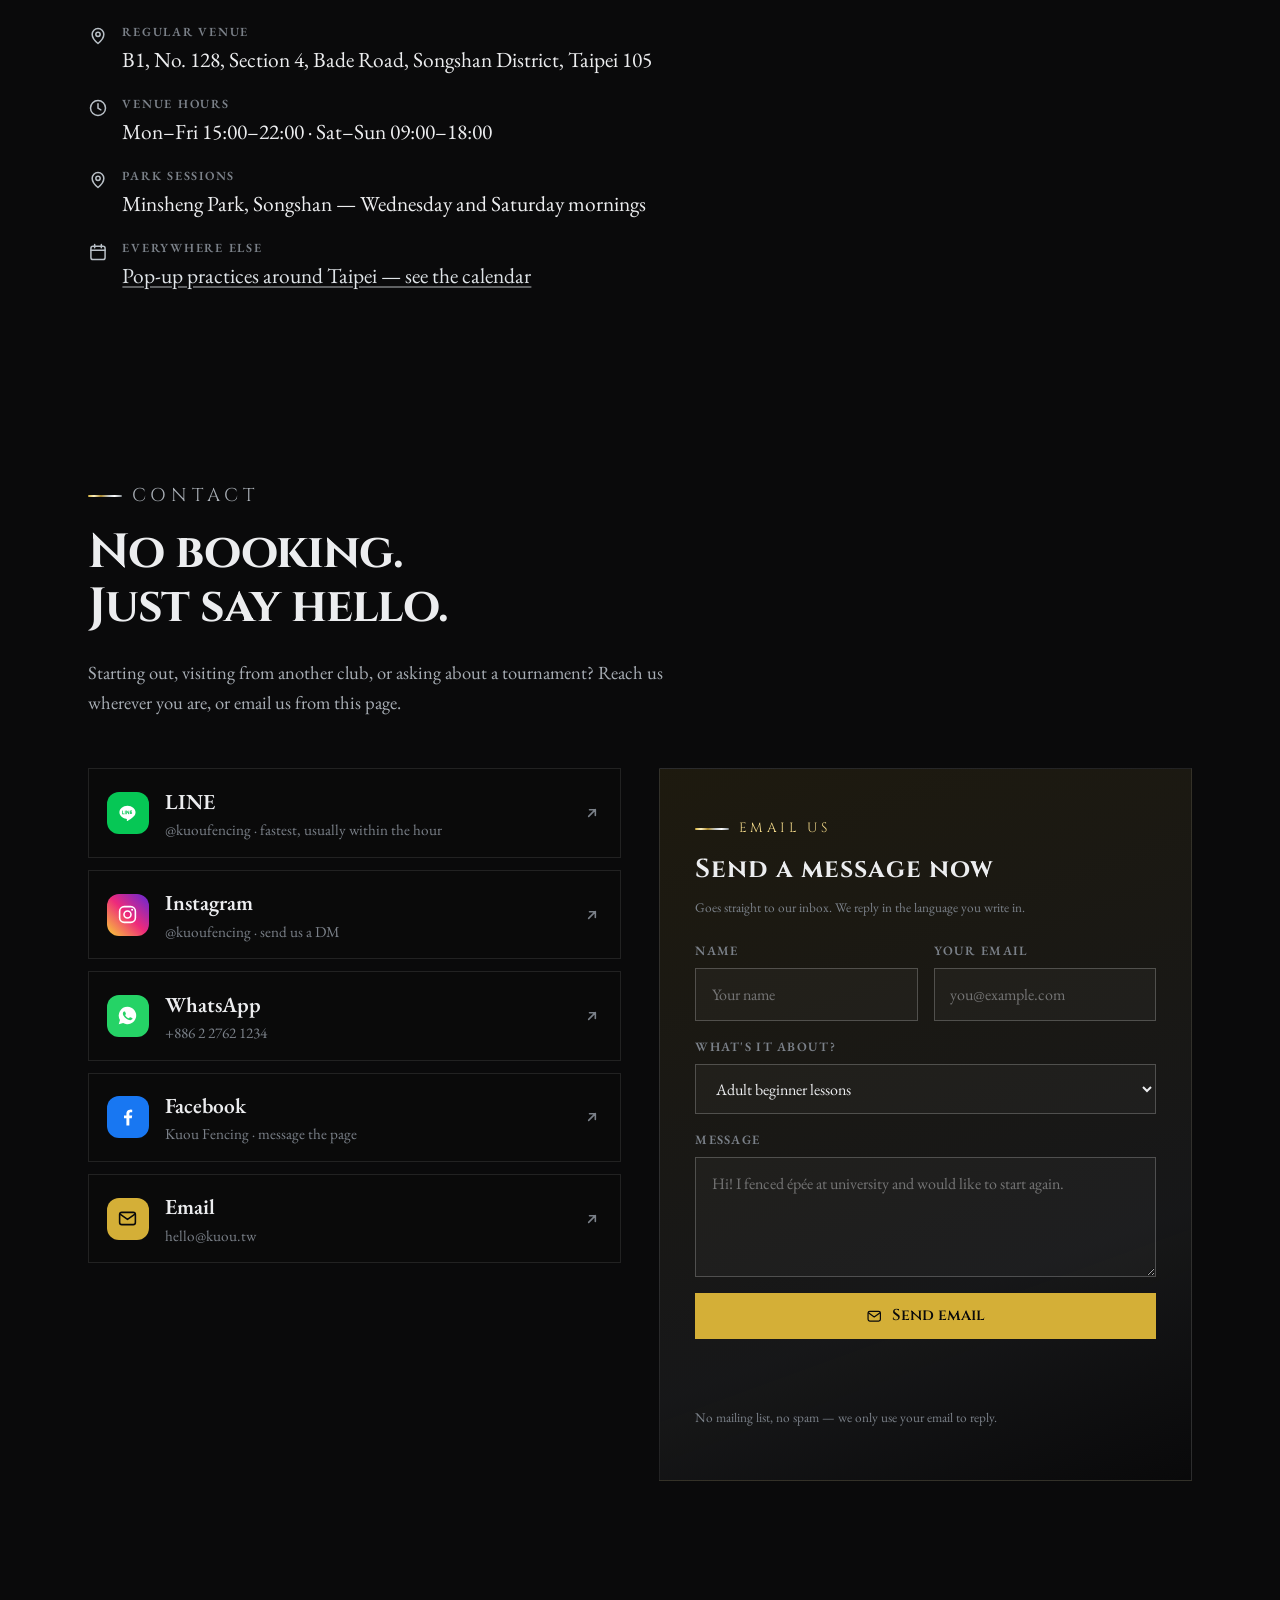
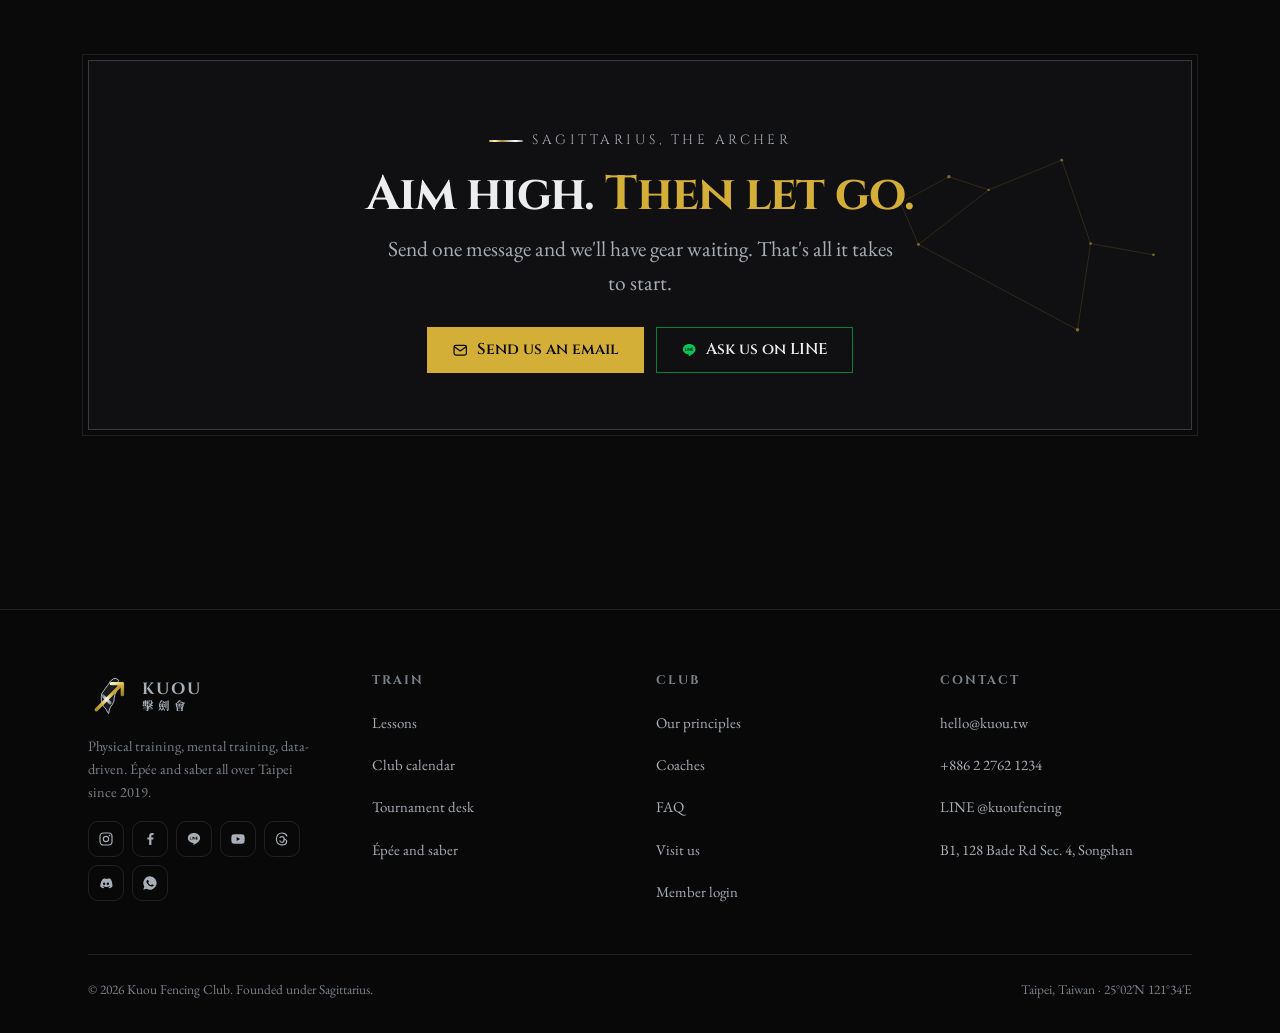
==== commit 0bf560cc: "Rename the club to Kuou" ====
--- a/index.html
+++ b/index.html
@@ -3,28 +3,28 @@
 <head>
 <meta charset="utf-8">
 <meta name="viewport" content="width=device-width, initial-scale=1">
-<title data-en="Sheshouzuo Fencing Club · 射手座擊劍會 — Physical training, mental training, data-driven. Fencing in Taipei, Taiwan" data-zh="射手座擊劍會 Sheshouzuo Fencing Club — 台灣台北的擊劍會：身體訓練、心理訓練、數據導向">Sheshouzuo Fencing Club · 射手座擊劍會 — Physical training, mental training, data-driven. Fencing in Taipei, Taiwan</title>
-<meta name="description" content="Sheshouzuo Fencing Club (射手座擊劍會) is an online-first épée and saber club in Taipei, Taiwan, built on three things: physical training, mental training, and data-driven coaching. Tracked bouts, video analysis, tournament support, guests from other clubs welcome." data-en-content="Sheshouzuo Fencing Club (射手座擊劍會) is an online-first épée and saber club in Taipei, Taiwan, built on three things: physical training, mental training, and data-driven coaching. Tracked bouts, video analysis, tournament support, guests from other clubs welcome." data-zh-content="射手座擊劍會是台灣台北以線上為主的銳劍與軍刀俱樂部，立足於三件事：身體訓練、心理訓練，以及數據導向的指導。對打計分入檔、影片分析、賽事協助，歡迎其他俱樂部劍手。">
+<title data-en="Kuou Fencing Club — Physical training, mental training, data-driven. Fencing in Taipei, Taiwan" data-zh="Kuou 擊劍會 — 台灣台北的擊劍會：身體訓練、心理訓練、數據導向">Kuou Fencing Club — Physical training, mental training, data-driven. Fencing in Taipei, Taiwan</title>
+<meta name="description" content="Kuou Fencing Club is an online-first épée and saber club in Taipei, Taiwan, built on three things: physical training, mental training, and data-driven coaching. Tracked bouts, video analysis, tournament support, guests from other clubs welcome." data-en-content="Kuou Fencing Club is an online-first épée and saber club in Taipei, Taiwan, built on three things: physical training, mental training, and data-driven coaching. Tracked bouts, video analysis, tournament support, guests from other clubs welcome." data-zh-content="Kuou 擊劍會是台灣台北以線上為主的銳劍與軍刀俱樂部，立足於三件事：身體訓練、心理訓練，以及數據導向的指導。對打計分入檔、影片分析、賽事協助，歡迎其他俱樂部劍手。">
 <meta name="theme-color" content="#0a0a0b">
-<meta name="author" content="Sheshouzuo Fencing Club">
+<meta name="author" content="Kuou Fencing Club">
 <meta name="keywords" content="Taipei fencing, fencing club Taipei, 台北擊劍, 擊劍課程, epee, saber, 銳劍, 軍刀, fencing lessons Taipei">
-<link rel="canonical" href="https://sheshouzuo.tw/">
+<link rel="canonical" href="https://kuou.tw/">
 
 <!-- open graph / social cards -->
 <meta property="og:type" content="website">
-<meta property="og:site_name" content="Sheshouzuo Fencing Club · 射手座擊劍會">
-<meta property="og:title" content="Sheshouzuo Fencing Club · 射手座擊劍會">
+<meta property="og:site_name" content="Kuou Fencing Club">
+<meta property="og:title" content="Kuou Fencing Club">
 <meta property="og:description" content="Learn to fence in Taipei, Taiwan. Épée and saber, classes in English and Chinese. Physical training, mental training, data-driven coaching.">
-<meta property="og:url" content="https://sheshouzuo.tw/">
-<meta property="og:image" content="https://sheshouzuo.tw/assets/img/og.png">
+<meta property="og:url" content="https://kuou.tw/">
+<meta property="og:image" content="https://kuou.tw/assets/img/og.png">
 <meta property="og:image:width" content="1200">
 <meta property="og:image:height" content="630">
 <meta property="og:locale" content="en_US">
 <meta property="og:locale:alternate" content="zh_TW">
 <meta name="twitter:card" content="summary_large_image">
-<meta name="twitter:title" content="Sheshouzuo Fencing Club · 射手座擊劍會">
+<meta name="twitter:title" content="Kuou Fencing Club">
 <meta name="twitter:description" content="Competitive épée and saber in Taipei. Guests from other clubs welcome.">
-<meta name="twitter:image" content="https://sheshouzuo.tw/assets/img/og.png">
+<meta name="twitter:image" content="https://kuou.tw/assets/img/og.png">
 
 <link rel="icon" href="assets/favicon.svg" type="image/svg+xml">
 <link rel="apple-touch-icon" href="assets/img/apple-touch-icon.png">
@@ -39,14 +39,14 @@
 {
   "@context": "https://schema.org",
   "@type": "SportsClub",
-  "name": "Sheshouzuo Fencing Club",
-  "alternateName": "射手座擊劍會",
+  "name": "Kuou Fencing Club",
+  "alternateName": "Kuou 擊劍會",
   "description": "Online-first épée and saber club in Taipei, Taiwan: physical training, mental training, and data-driven coaching. Guests from other clubs welcome.",
-  "url": "https://sheshouzuo.tw/",
-  "logo": "https://sheshouzuo.tw/assets/logo.svg",
-  "image": "https://sheshouzuo.tw/assets/img/og.png",
+  "url": "https://kuou.tw/",
+  "logo": "https://kuou.tw/assets/logo.svg",
+  "image": "https://kuou.tw/assets/img/og.png",
   "telephone": "+886-2-2762-1234",
-  "email": "hello@sheshouzuo.tw",
+  "email": "hello@kuou.tw",
   "foundingDate": "2019-12-07",
   "address": {
     "@type": "PostalAddress",
@@ -62,11 +62,11 @@
   ],
   "knowsLanguage": ["en", "zh-Hant"],
   "sameAs": [
-    "https://www.instagram.com/sheshouzuofencing",
-    "https://www.facebook.com/sheshouzuofencing",
-    "https://www.youtube.com/@sheshouzuofencing",
-    "https://www.threads.net/@sheshouzuofencing",
-    "https://line.me/R/ti/p/@sheshouzuo"
+    "https://www.instagram.com/kuoufencing",
+    "https://www.facebook.com/kuoufencing",
+    "https://www.youtube.com/@kuoufencing",
+    "https://www.threads.net/@kuoufencing",
+    "https://line.me/R/ti/p/@kuoufencing"
   ]
 }
 </script>
@@ -164,9 +164,9 @@
 <!-- ═══ header ════════════════════════════════════════════════════════════ -->
 <header class="topbar" id="topbar">
   <div class="wrap">
-    <a class="brand" href="#top" aria-label="Sheshouzuo Fencing Club — home" data-en-aria-label="Sheshouzuo Fencing Club — home" data-zh-aria-label="射手座擊劍會——首頁">
+    <a class="brand" href="#top" aria-label="Kuou Fencing Club — home" data-en-aria-label="Kuou Fencing Club — home" data-zh-aria-label="Kuou 擊劍會——首頁">
       <img src="assets/logo.svg" alt="" width="34" height="34">
-      <span class="brand-name">Sheshouzuo<span class="brand-zh">射手座擊劍</span></span>
+      <span class="brand-name">Kuou<span class="brand-zh">擊劍會</span></span>
     </a>
 
     <nav class="nav" id="nav" aria-label="Main" data-en-aria-label="Main" data-zh-aria-label="主選單">
@@ -194,11 +194,11 @@
 
 <!-- ═══ social rail ═══════════════════════════════════════════════════════ -->
 <nav class="rail" aria-label="Social links" data-en-aria-label="Social links" data-zh-aria-label="社群連結">
-  <a href="https://www.instagram.com/sheshouzuofencing" target="_blank" rel="noopener" aria-label="Instagram"><svg><use href="#i-ig"/></svg></a>
-  <a href="https://www.facebook.com/sheshouzuofencing" target="_blank" rel="noopener" aria-label="Facebook"><svg><use href="#i-fb"/></svg></a>
-  <a href="https://line.me/R/ti/p/@sheshouzuo" target="_blank" rel="noopener" aria-label="LINE"><svg><use href="#i-line"/></svg></a>
-  <a href="https://www.youtube.com/@sheshouzuofencing" target="_blank" rel="noopener" aria-label="YouTube"><svg><use href="#i-yt"/></svg></a>
-  <a href="https://www.threads.net/@sheshouzuofencing" target="_blank" rel="noopener" aria-label="Threads"><svg><use href="#i-th"/></svg></a>
+  <a href="https://www.instagram.com/kuoufencing" target="_blank" rel="noopener" aria-label="Instagram"><svg><use href="#i-ig"/></svg></a>
+  <a href="https://www.facebook.com/kuoufencing" target="_blank" rel="noopener" aria-label="Facebook"><svg><use href="#i-fb"/></svg></a>
+  <a href="https://line.me/R/ti/p/@kuoufencing" target="_blank" rel="noopener" aria-label="LINE"><svg><use href="#i-line"/></svg></a>
+  <a href="https://www.youtube.com/@kuoufencing" target="_blank" rel="noopener" aria-label="YouTube"><svg><use href="#i-yt"/></svg></a>
+  <a href="https://www.threads.net/@kuoufencing" target="_blank" rel="noopener" aria-label="Threads"><svg><use href="#i-th"/></svg></a>
 </nav>
 
 <main id="main">
@@ -225,7 +225,7 @@
           <svg aria-hidden="true"><use href="#i-mail"/></svg>
           <span data-en="Get in touch" data-zh="聯絡我們">Get in touch</span>
         </a>
-        <a class="btn btn-line" href="https://line.me/R/ti/p/@sheshouzuo" target="_blank" rel="noopener">
+        <a class="btn btn-line" href="https://line.me/R/ti/p/@kuoufencing" target="_blank" rel="noopener">
           <svg aria-hidden="true"><use href="#i-line"/></svg>
           <span data-en="Message us on LINE" data-zh="用 LINE 傳訊息">Message us on LINE</span>
         </a>
@@ -455,7 +455,7 @@
             <li><svg aria-hidden="true"><use href="#i-check"/></svg><span data-en="Carpools and shared rooms on Discord" data-zh="在 Discord 安排共乘與住宿">Carpools and shared rooms on Discord</span></li>
           </ul>
           <div class="btn-row" style="margin-top:1.5rem">
-            <a class="btn btn-line" href="https://line.me/R/ti/p/@sheshouzuo" target="_blank" rel="noopener">
+            <a class="btn btn-line" href="https://line.me/R/ti/p/@kuoufencing" target="_blank" rel="noopener">
               <svg aria-hidden="true"><use href="#i-line"/></svg><span data-en="Get deadline alerts on LINE" data-zh="在 LINE 接收截止提醒">Get deadline alerts on LINE</span>
             </a>
           </div>
@@ -508,34 +508,34 @@
     </div>
 
     <div class="social-grid reveal">
-      <a class="social-card" href="https://www.instagram.com/sheshouzuofencing" target="_blank" rel="noopener">
+      <a class="social-card" href="https://www.instagram.com/kuoufencing" target="_blank" rel="noopener">
         <div class="top"><span class="mark m-ig"><svg><use href="#i-ig"/></svg></span><svg class="arrow" width="20" height="20"><use href="#i-out"/></svg></div>
-        <span class="handle">@sheshouzuofencing</span>
+        <span class="handle">@kuoufencing</span>
         <span class="meta" data-en="Instagram · daily bout clips &amp; stories" data-zh="Instagram・每日對打片段與限動">Instagram · daily bout clips &amp; stories</span>
       </a>
-      <a class="social-card" href="https://www.facebook.com/sheshouzuofencing" target="_blank" rel="noopener">
+      <a class="social-card" href="https://www.facebook.com/kuoufencing" target="_blank" rel="noopener">
         <div class="top"><span class="mark m-fb"><svg><use href="#i-fb"/></svg></span><svg class="arrow" width="20" height="20"><use href="#i-out"/></svg></div>
-        <span class="handle">Sheshouzuo Fencing 射手座擊劍</span>
+        <span class="handle">Kuou Fencing 擊劍會</span>
         <span class="meta" data-en="Facebook · events, courses, community" data-zh="Facebook・活動、開課、社群">Facebook · events, courses, community</span>
       </a>
-      <a class="social-card" href="https://line.me/R/ti/p/@sheshouzuo" target="_blank" rel="noopener">
+      <a class="social-card" href="https://line.me/R/ti/p/@kuoufencing" target="_blank" rel="noopener">
         <div class="top"><span class="mark m-line"><svg><use href="#i-line"/></svg></span><svg class="arrow" width="20" height="20"><use href="#i-out"/></svg></div>
-        <span class="handle">@sheshouzuo</span>
+        <span class="handle">@kuoufencing</span>
         <span class="meta" data-en="LINE · questions, schedule changes" data-zh="LINE・問題諮詢、課表異動">LINE · questions, schedule changes</span>
       </a>
-      <a class="social-card" href="https://www.youtube.com/@sheshouzuofencing" target="_blank" rel="noopener">
+      <a class="social-card" href="https://www.youtube.com/@kuoufencing" target="_blank" rel="noopener">
         <div class="top"><span class="mark m-yt"><svg><use href="#i-yt"/></svg></span><svg class="arrow" width="20" height="20"><use href="#i-out"/></svg></div>
-        <span class="handle">@sheshouzuofencing</span>
+        <span class="handle">@kuoufencing</span>
         <span class="meta" data-en="YouTube · technique breakdowns" data-zh="YouTube・技術拆解">YouTube · technique breakdowns</span>
       </a>
-      <a class="social-card" href="https://www.threads.net/@sheshouzuofencing" target="_blank" rel="noopener">
+      <a class="social-card" href="https://www.threads.net/@kuoufencing" target="_blank" rel="noopener">
         <div class="top"><span class="mark m-th"><svg><use href="#i-th"/></svg></span><svg class="arrow" width="20" height="20"><use href="#i-out"/></svg></div>
-        <span class="handle">@sheshouzuofencing</span>
+        <span class="handle">@kuoufencing</span>
         <span class="meta" data-en="Threads · club chatter and results" data-zh="Threads・館內閒聊與賽果">Threads · club chatter and results</span>
       </a>
-      <a class="social-card" href="https://discord.gg/sheshouzuo" target="_blank" rel="noopener">
+      <a class="social-card" href="https://discord.gg/kuou" target="_blank" rel="noopener">
         <div class="top"><span class="mark m-dc"><svg><use href="#i-dc"/></svg></span><svg class="arrow" width="20" height="20"><use href="#i-out"/></svg></div>
-        <span class="handle">discord.gg/sheshouzuo</span>
+        <span class="handle">discord.gg/kuou</span>
         <span class="meta" data-en="Discord · members' room, carpools, lifts" data-zh="Discord・會員專區、共乘與接送">Discord · members' room, carpools, lifts</span>
       </a>
       <a class="social-card" href="https://wa.me/886227621234" target="_blank" rel="noopener">
@@ -549,32 +549,32 @@
     <div class="reveal" style="margin-top:clamp(2.5rem,5vw,4rem)">
       <div class="btn-row" style="justify-content:space-between;margin-bottom:1.25rem">
         <h3 style="margin:0" data-en="Latest from Instagram" data-zh="Instagram 最新動態">Latest from Instagram</h3>
-        <a class="btn btn-ghost" href="https://www.instagram.com/sheshouzuofencing" target="_blank" rel="noopener">
-          <svg aria-hidden="true"><use href="#i-ig"/></svg><span data-en="Follow @sheshouzuofencing" data-zh="追蹤 @sheshouzuofencing">Follow @sheshouzuofencing</span>
+        <a class="btn btn-ghost" href="https://www.instagram.com/kuoufencing" target="_blank" rel="noopener">
+          <svg aria-hidden="true"><use href="#i-ig"/></svg><span data-en="Follow @kuoufencing" data-zh="追蹤 @kuoufencing">Follow @kuoufencing</span>
         </a>
       </div>
       <div class="feed" id="ig-feed">
-        <a class="feed-tile" href="https://www.instagram.com/sheshouzuofencing" target="_blank" rel="noopener">
+        <a class="feed-tile" href="https://www.instagram.com/kuoufencing" target="_blank" rel="noopener">
           <span class="ig-badge"><svg><use href="#i-ig"/></svg></span>
           <span class="cap" data-en="Friday ladder finals 🔥" data-zh="週五排位賽決賽 🔥">Friday ladder finals 🔥</span>
         </a>
-        <a class="feed-tile" href="https://www.instagram.com/sheshouzuofencing" target="_blank" rel="noopener">
+        <a class="feed-tile" href="https://www.instagram.com/kuoufencing" target="_blank" rel="noopener">
           <span class="ig-badge"><svg><use href="#i-ig"/></svg></span>
           <span class="cap" data-en="Kids' first competition" data-zh="兒童班初次參賽">Kids' first competition</span>
         </a>
-        <a class="feed-tile" href="https://www.instagram.com/sheshouzuofencing" target="_blank" rel="noopener">
+        <a class="feed-tile" href="https://www.instagram.com/kuoufencing" target="_blank" rel="noopener">
           <span class="ig-badge"><svg><use href="#i-ig"/></svg></span>
           <span class="cap" data-en="Parry six, riposte — slow motion" data-zh="第六防守還擊・慢動作">Parry six, riposte — slow motion</span>
         </a>
-        <a class="feed-tile" href="https://www.instagram.com/sheshouzuofencing" target="_blank" rel="noopener">
+        <a class="feed-tile" href="https://www.instagram.com/kuoufencing" target="_blank" rel="noopener">
           <span class="ig-badge"><svg><use href="#i-ig"/></svg></span>
           <span class="cap" data-en="New pistes, first light" data-zh="新劍道・第一次亮燈">New pistes, first light</span>
         </a>
-        <a class="feed-tile" href="https://www.instagram.com/sheshouzuofencing" target="_blank" rel="noopener">
+        <a class="feed-tile" href="https://www.instagram.com/kuoufencing" target="_blank" rel="noopener">
           <span class="ig-badge"><svg><use href="#i-ig"/></svg></span>
           <span class="cap" data-en="Beginner course graduates" data-zh="初學班結業">Beginner course graduates</span>
         </a>
-        <a class="feed-tile" href="https://www.instagram.com/sheshouzuofencing" target="_blank" rel="noopener">
+        <a class="feed-tile" href="https://www.instagram.com/kuoufencing" target="_blank" rel="noopener">
           <span class="ig-badge"><svg><use href="#i-ig"/></svg></span>
           <span class="cap" data-en="Saber night, 22:04" data-zh="軍刀之夜・22:04">Saber night, 22:04</span>
         </a>
@@ -598,7 +598,7 @@
       <div>
         <h3 data-en="Our Facebook page" data-zh="我們的 Facebook 專頁">Our Facebook page</h3>
         <p class="form-note" style="margin-bottom:1rem" data-en="Events, course openings and the Friday results post." data-zh="活動、開課公告與週五賽果貼文。">Events, course openings and the Friday results post.</p>
-        <div class="embed" data-embed="facebook" data-page="sheshouzuofencing" style="min-height:360px">
+        <div class="embed" data-embed="facebook" data-page="kuoufencing" style="min-height:360px">
           <button class="embed-consent" type="button">
             <span class="play"><svg width="24" height="24"><use href="#i-fb"/></svg></span>
             <strong data-en="Load the Facebook feed" data-zh="載入 Facebook 動態">Load the Facebook feed</strong>
@@ -636,7 +636,7 @@
         <footer><span class="avatar">SR</span><span>Sarah R. · <span data-en="saber, 3 years" data-zh="軍刀・三年">saber, 3 years</span></span></footer>
       </article>
       <article class="card quote reveal reveal-2">
-        <blockquote data-en="I fence at a club in Hsinchu. When I'm in Taipei, one LINE message gets me on the strip that evening. When Sheshouzuo comes south, we return the favor." data-zh="我在新竹的俱樂部練劍。到台北時，傳一則 LINE 訊息，當晚就能上劍道。射手座南下時，我們也同樣歡迎。">I fence at a club in Hsinchu. When I'm in Taipei, one LINE message gets me on the strip that evening. When Sheshouzuo comes south, we return the favor.</blockquote>
+        <blockquote data-en="I fence at a club in Hsinchu. When I'm in Taipei, one LINE message gets me on the strip that evening. When Kuou comes south, we return the favor." data-zh="我在新竹的俱樂部練劍。到台北時，傳一則 LINE 訊息，當晚就能上劍道。Kuou 南下時，我們也同樣歡迎。">I fence at a club in Hsinchu. When I'm in Taipei, one LINE message gets me on the strip that evening. When Kuou comes south, we return the favor.</blockquote>
         <footer><span class="avatar">KH</span><span>Kuo H. · <span data-en="guest from a Hsinchu club" data-zh="新竹俱樂部來訪劍手">guest from a Hsinchu club</span></span></footer>
       </article>
       <article class="card quote reveal reveal-3">
@@ -766,14 +766,14 @@
     <div class="contact-grid">
       <div class="reveal">
         <div class="channels">
-          <a class="channel" href="https://line.me/R/ti/p/@sheshouzuo" target="_blank" rel="noopener">
+          <a class="channel" href="https://line.me/R/ti/p/@kuoufencing" target="_blank" rel="noopener">
             <span class="mark m-line"><svg aria-hidden="true"><use href="#i-line"/></svg></span>
-            <span><b>LINE</b><small data-en="@sheshouzuo · fastest, usually within the hour" data-zh="@sheshouzuo・最快，通常一小時內回覆">@sheshouzuo · fastest, usually within the hour</small></span>
+            <span><b>LINE</b><small data-en="@kuoufencing · fastest, usually within the hour" data-zh="@kuoufencing・最快，通常一小時內回覆">@kuoufencing · fastest, usually within the hour</small></span>
             <svg class="arrow" aria-hidden="true"><use href="#i-out"/></svg>
           </a>
-          <a class="channel" href="https://www.instagram.com/sheshouzuofencing" target="_blank" rel="noopener">
+          <a class="channel" href="https://www.instagram.com/kuoufencing" target="_blank" rel="noopener">
             <span class="mark m-ig"><svg aria-hidden="true"><use href="#i-ig"/></svg></span>
-            <span><b>Instagram</b><small data-en="@sheshouzuofencing · send us a DM" data-zh="@sheshouzuofencing・私訊我們">@sheshouzuofencing · send us a DM</small></span>
+            <span><b>Instagram</b><small data-en="@kuoufencing · send us a DM" data-zh="@kuoufencing・私訊我們">@kuoufencing · send us a DM</small></span>
             <svg class="arrow" aria-hidden="true"><use href="#i-out"/></svg>
           </a>
           <a class="channel" href="https://wa.me/886227621234" target="_blank" rel="noopener">
@@ -781,14 +781,14 @@
             <span><b>WhatsApp</b><small>+886 2 2762 1234</small></span>
             <svg class="arrow" aria-hidden="true"><use href="#i-out"/></svg>
           </a>
-          <a class="channel" href="https://www.facebook.com/sheshouzuofencing" target="_blank" rel="noopener">
+          <a class="channel" href="https://www.facebook.com/kuoufencing" target="_blank" rel="noopener">
             <span class="mark m-fb"><svg aria-hidden="true"><use href="#i-fb"/></svg></span>
-            <span><b>Facebook</b><small data-en="Sheshouzuo Fencing · message the page" data-zh="射手座擊劍・私訊粉絲專頁">Sheshouzuo Fencing · message the page</small></span>
+            <span><b>Facebook</b><small data-en="Kuou Fencing · message the page" data-zh="擊劍會・私訊粉絲專頁">Kuou Fencing · message the page</small></span>
             <svg class="arrow" aria-hidden="true"><use href="#i-out"/></svg>
           </a>
-          <a class="channel" href="mailto:hello@sheshouzuo.tw">
+          <a class="channel" href="mailto:hello@kuou.tw">
             <span class="mark m-mail"><svg aria-hidden="true"><use href="#i-mail"/></svg></span>
-            <span><b>Email</b><small>hello@sheshouzuo.tw</small></span>
+            <span><b>Email</b><small>hello@kuou.tw</small></span>
             <svg class="arrow" aria-hidden="true"><use href="#i-out"/></svg>
           </a>
         </div>
@@ -850,7 +850,7 @@
 </section>
 
 <!-- ═══ cta band ══════════════════════════════════════════════════════════ -->
-<section id="cta" aria-label="Join Sheshouzuo" data-en-aria-label="Join Sheshouzuo" data-zh-aria-label="加入射手座">
+<section id="cta" aria-label="Join Kuou" data-en-aria-label="Join Kuou" data-zh-aria-label="加入 Kuou">
   <div class="wrap">
     <div class="cta-band reveal">
       <!-- Sagittarius: the same Teapot asterism as the hero, drawn faint behind the copy -->
@@ -874,7 +874,7 @@
         <a class="btn btn-gold" href="#contact">
           <svg aria-hidden="true"><use href="#i-mail"/></svg><span data-en="Send us an email" data-zh="寄信給我們">Send us an email</span>
         </a>
-        <a class="btn btn-line" href="https://line.me/R/ti/p/@sheshouzuo" target="_blank" rel="noopener">
+        <a class="btn btn-line" href="https://line.me/R/ti/p/@kuoufencing" target="_blank" rel="noopener">
           <svg aria-hidden="true"><use href="#i-line"/></svg><span data-en="Ask us on LINE" data-zh="用 LINE 詢問">Ask us on LINE</span>
         </a>
       </div>
@@ -890,16 +890,16 @@
       <div class="foot-brand">
         <a class="brand" href="#top" style="margin-bottom:1rem">
           <img src="assets/logo.svg" alt="" width="34" height="34">
-          <span class="brand-name">Sheshouzuo<span class="brand-zh">射手座擊劍</span></span>
+          <span class="brand-name">Kuou<span class="brand-zh">擊劍會</span></span>
         </a>
         <p data-en="Physical training, mental training, data-driven. Épée and saber all over Taipei since 2019." data-zh="身體訓練、心理訓練、數據導向。自 2019 年起，在台北各地練銳劍與軍刀。">Physical training, mental training, data-driven. Épée and saber all over Taipei since 2019.</p>
         <div class="foot-social">
-          <a href="https://www.instagram.com/sheshouzuofencing" target="_blank" rel="noopener" aria-label="Instagram"><svg><use href="#i-ig"/></svg></a>
-          <a href="https://www.facebook.com/sheshouzuofencing" target="_blank" rel="noopener" aria-label="Facebook"><svg><use href="#i-fb"/></svg></a>
-          <a href="https://line.me/R/ti/p/@sheshouzuo" target="_blank" rel="noopener" aria-label="LINE"><svg><use href="#i-line"/></svg></a>
-          <a href="https://www.youtube.com/@sheshouzuofencing" target="_blank" rel="noopener" aria-label="YouTube"><svg><use href="#i-yt"/></svg></a>
-          <a href="https://www.threads.net/@sheshouzuofencing" target="_blank" rel="noopener" aria-label="Threads"><svg><use href="#i-th"/></svg></a>
-          <a href="https://discord.gg/sheshouzuo" target="_blank" rel="noopener" aria-label="Discord"><svg><use href="#i-dc"/></svg></a>
+          <a href="https://www.instagram.com/kuoufencing" target="_blank" rel="noopener" aria-label="Instagram"><svg><use href="#i-ig"/></svg></a>
+          <a href="https://www.facebook.com/kuoufencing" target="_blank" rel="noopener" aria-label="Facebook"><svg><use href="#i-fb"/></svg></a>
+          <a href="https://line.me/R/ti/p/@kuoufencing" target="_blank" rel="noopener" aria-label="LINE"><svg><use href="#i-line"/></svg></a>
+          <a href="https://www.youtube.com/@kuoufencing" target="_blank" rel="noopener" aria-label="YouTube"><svg><use href="#i-yt"/></svg></a>
+          <a href="https://www.threads.net/@kuoufencing" target="_blank" rel="noopener" aria-label="Threads"><svg><use href="#i-th"/></svg></a>
+          <a href="https://discord.gg/kuou" target="_blank" rel="noopener" aria-label="Discord"><svg><use href="#i-dc"/></svg></a>
           <a href="https://wa.me/886227621234" target="_blank" rel="noopener" aria-label="WhatsApp"><svg><use href="#i-wa"/></svg></a>
         </div>
       </div>
@@ -928,16 +928,16 @@
       <div>
         <h4 data-en="Contact" data-zh="聯絡">Contact</h4>
         <ul>
-          <li><a href="mailto:hello@sheshouzuo.tw">hello@sheshouzuo.tw</a></li>
+          <li><a href="mailto:hello@kuou.tw">hello@kuou.tw</a></li>
           <li><a href="tel:+886227621234">+886 2 2762 1234</a></li>
-          <li><a href="https://line.me/R/ti/p/@sheshouzuo" target="_blank" rel="noopener">LINE @sheshouzuo</a></li>
+          <li><a href="https://line.me/R/ti/p/@kuoufencing" target="_blank" rel="noopener">LINE @kuoufencing</a></li>
           <li><span style="color:var(--muted);font-size:.93rem" data-en="B1, 128 Bade Rd Sec. 4, Songshan" data-zh="松山區八德路四段 128 號 B1">B1, 128 Bade Rd Sec. 4, Songshan</span></li>
         </ul>
       </div>
     </div>
 
     <div class="foot-bottom">
-      <span data-en="© 2026 Sheshouzuo Fencing Club · 射手座擊劍會. Founded under Sagittarius." data-zh="© 2026 射手座擊劍會 Sheshouzuo Fencing Club・生於射手座。">© 2026 Sheshouzuo Fencing Club · 射手座擊劍會. Founded under Sagittarius.</span>
+      <span data-en="© 2026 Kuou Fencing Club. Founded under Sagittarius." data-zh="© 2026 Kuou 擊劍會・生於射手座。">© 2026 Kuou Fencing Club. Founded under Sagittarius.</span>
       <span data-en="Taipei, Taiwan · 25°02′N 121°34′E" data-zh="台灣台北・北緯 25°02′ 東經 121°34′">Taipei, Taiwan · 25°02′N 121°34′E</span>
     </div>
   </div>
@@ -958,12 +958,12 @@
     </ul>
     <p class="cal-details" id="ev-details"></p>
     <div class="btn-row">
-      <a class="btn btn-line" href="https://line.me/R/ti/p/@sheshouzuo" target="_blank" rel="noopener"><svg aria-hidden="true"><use href="#i-line"/></svg><span data-en="Ask about it on LINE" data-zh="用 LINE 詢問">Ask about it on LINE</span></a>
+      <a class="btn btn-line" href="https://line.me/R/ti/p/@kuoufencing" target="_blank" rel="noopener"><svg aria-hidden="true"><use href="#i-line"/></svg><span data-en="Ask about it on LINE" data-zh="用 LINE 詢問">Ask about it on LINE</span></a>
     </div>
   </div>
 </dialog>
 
-<a class="line-fab" href="https://line.me/R/ti/p/@sheshouzuo" target="_blank" rel="noopener">
+<a class="line-fab" href="https://line.me/R/ti/p/@kuoufencing" target="_blank" rel="noopener">
   <svg aria-hidden="true"><use href="#i-line"/></svg><span data-en="LINE us" data-zh="LINE 我們">LINE us</span>
 </a>
 <button class="to-top" id="to-top" type="button" aria-label="Back to top" data-en-aria-label="Back to top" data-zh-aria-label="回到頂端"><svg width="18" height="18"><use href="#i-up"/></svg></button>
--- a/css/styles.css
+++ b/css/styles.css
@@ -1,5 +1,5 @@
 /* ===========================================================================
-   Sheshouzuo Fencing Club — 射手座擊劍 | styles.css
+   Kuou Fencing Club — 擊劍會 | styles.css
    Black, gold and silver + Sagittarius. Hand-written CSS, no framework, no build.
    Line work, not light: no glow, no blur, no radial atmosphere, no gradient-
    clipped text, no border radius. Depth comes from drawn geometry, hairline
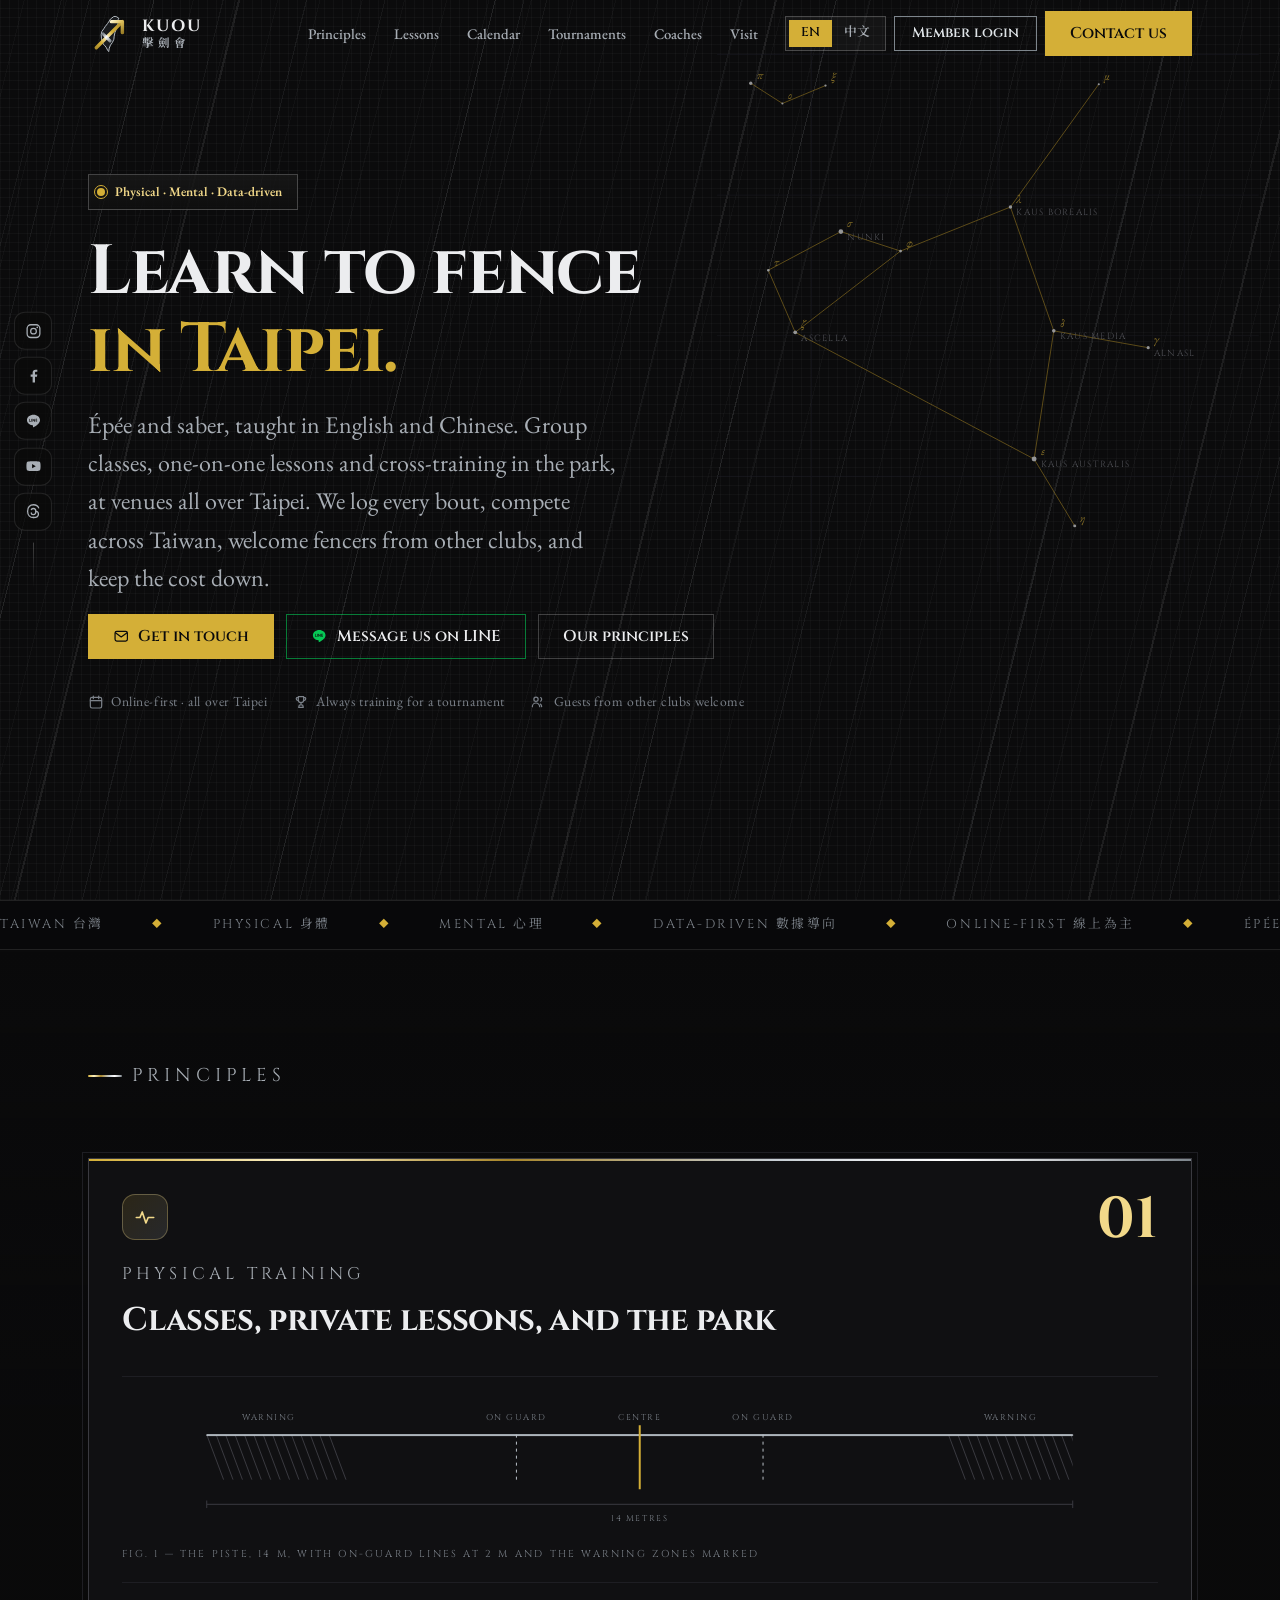
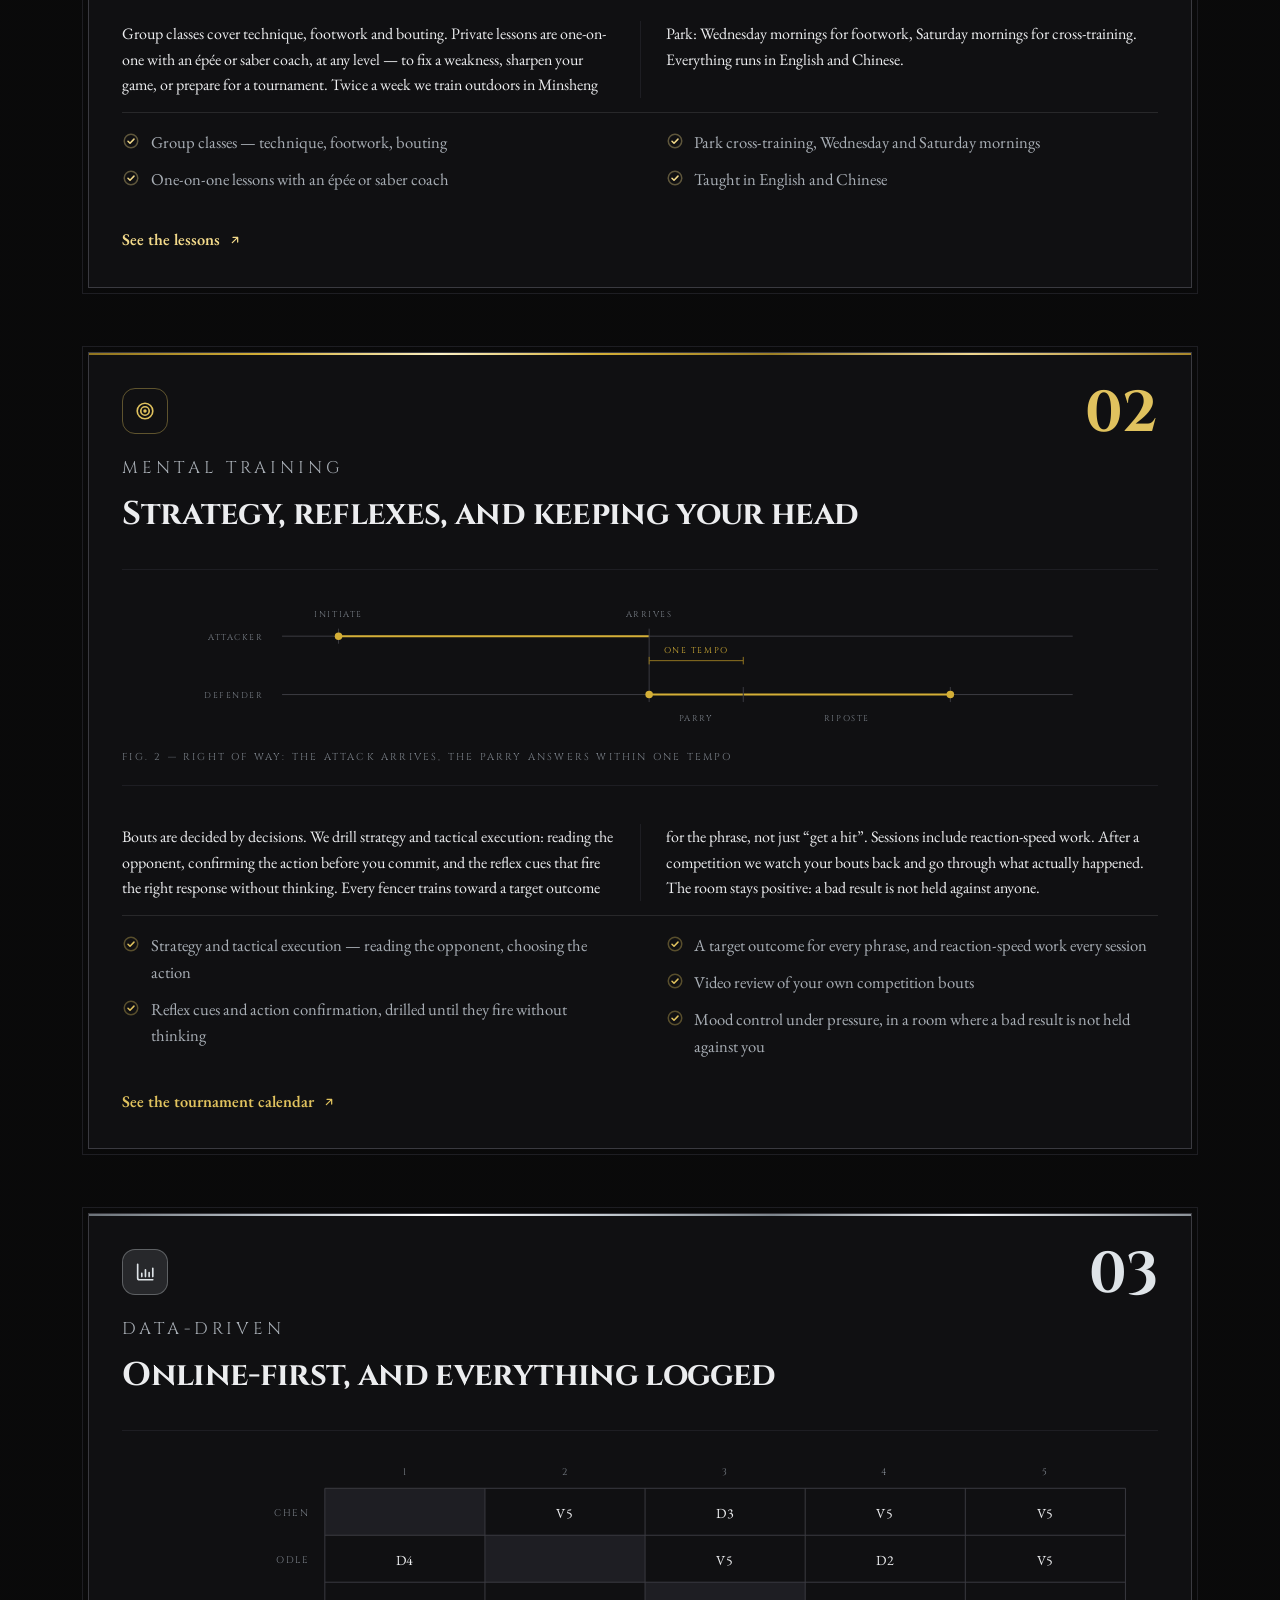
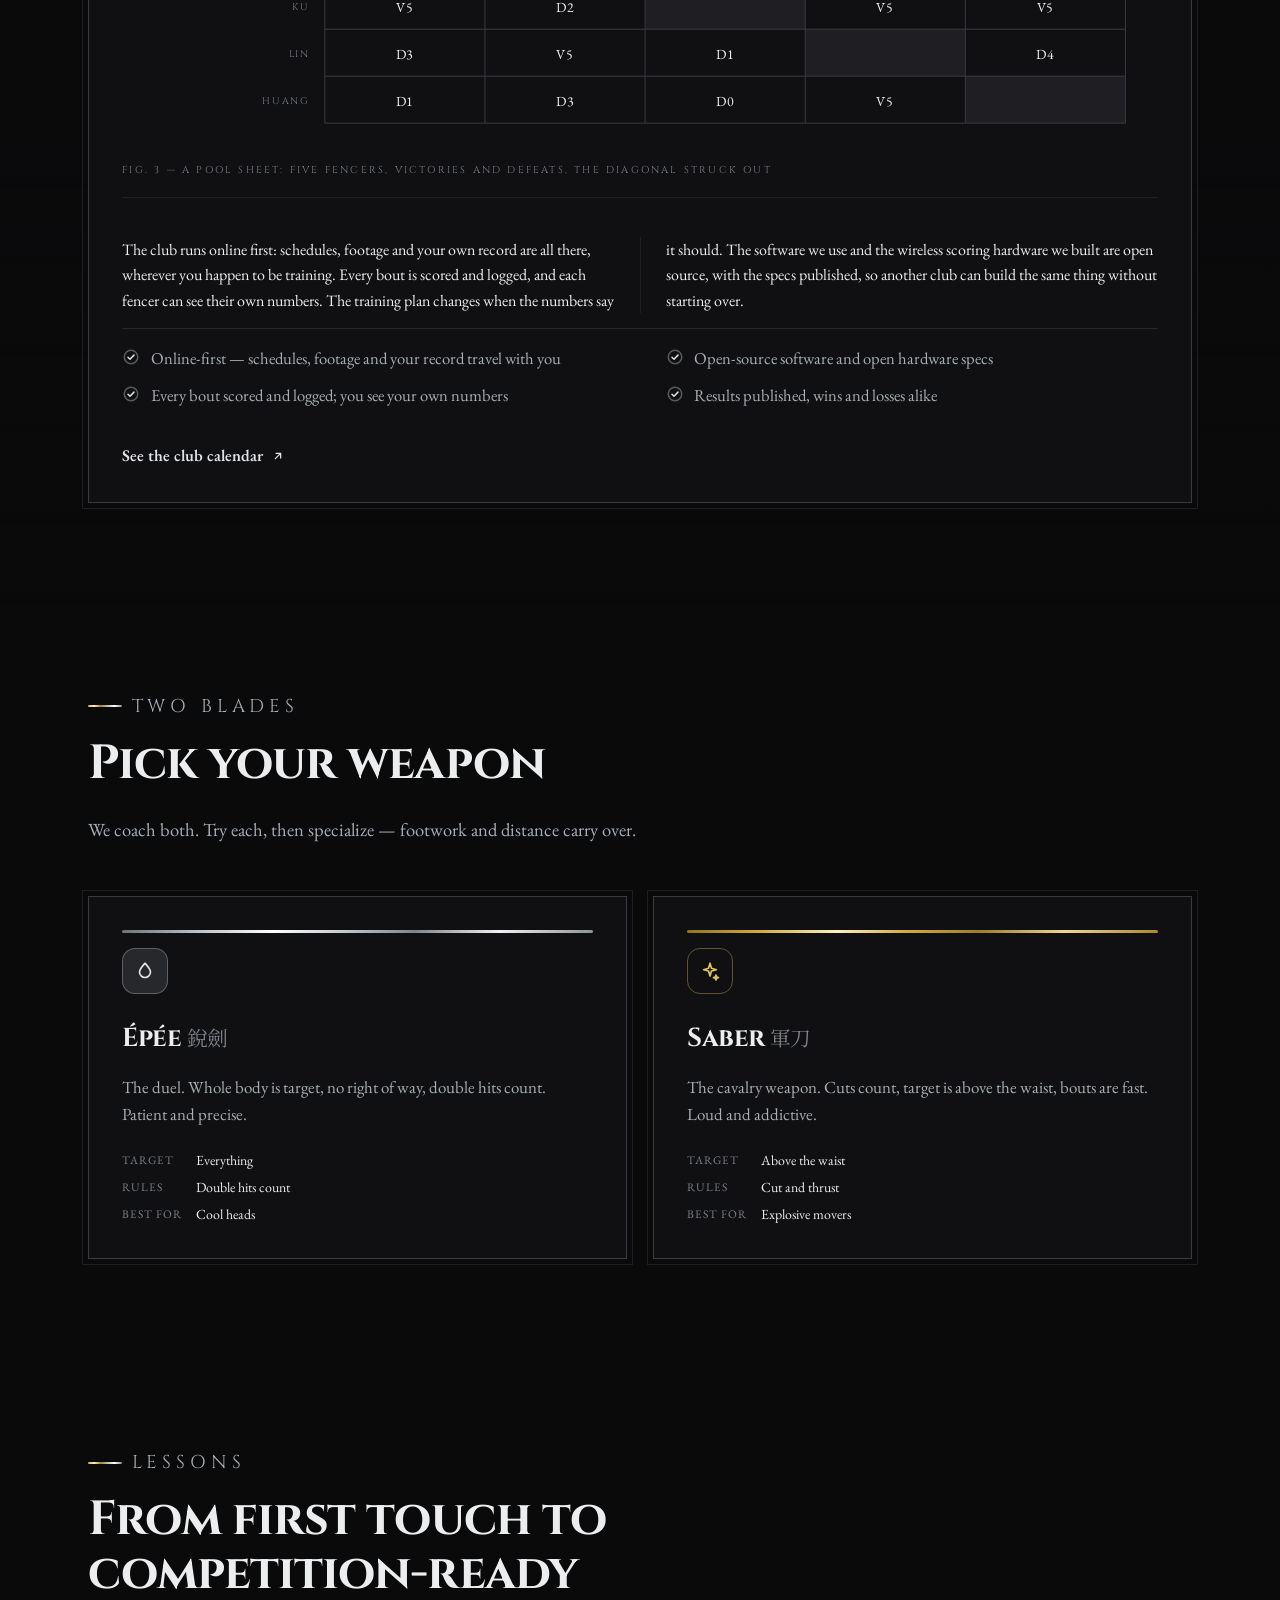
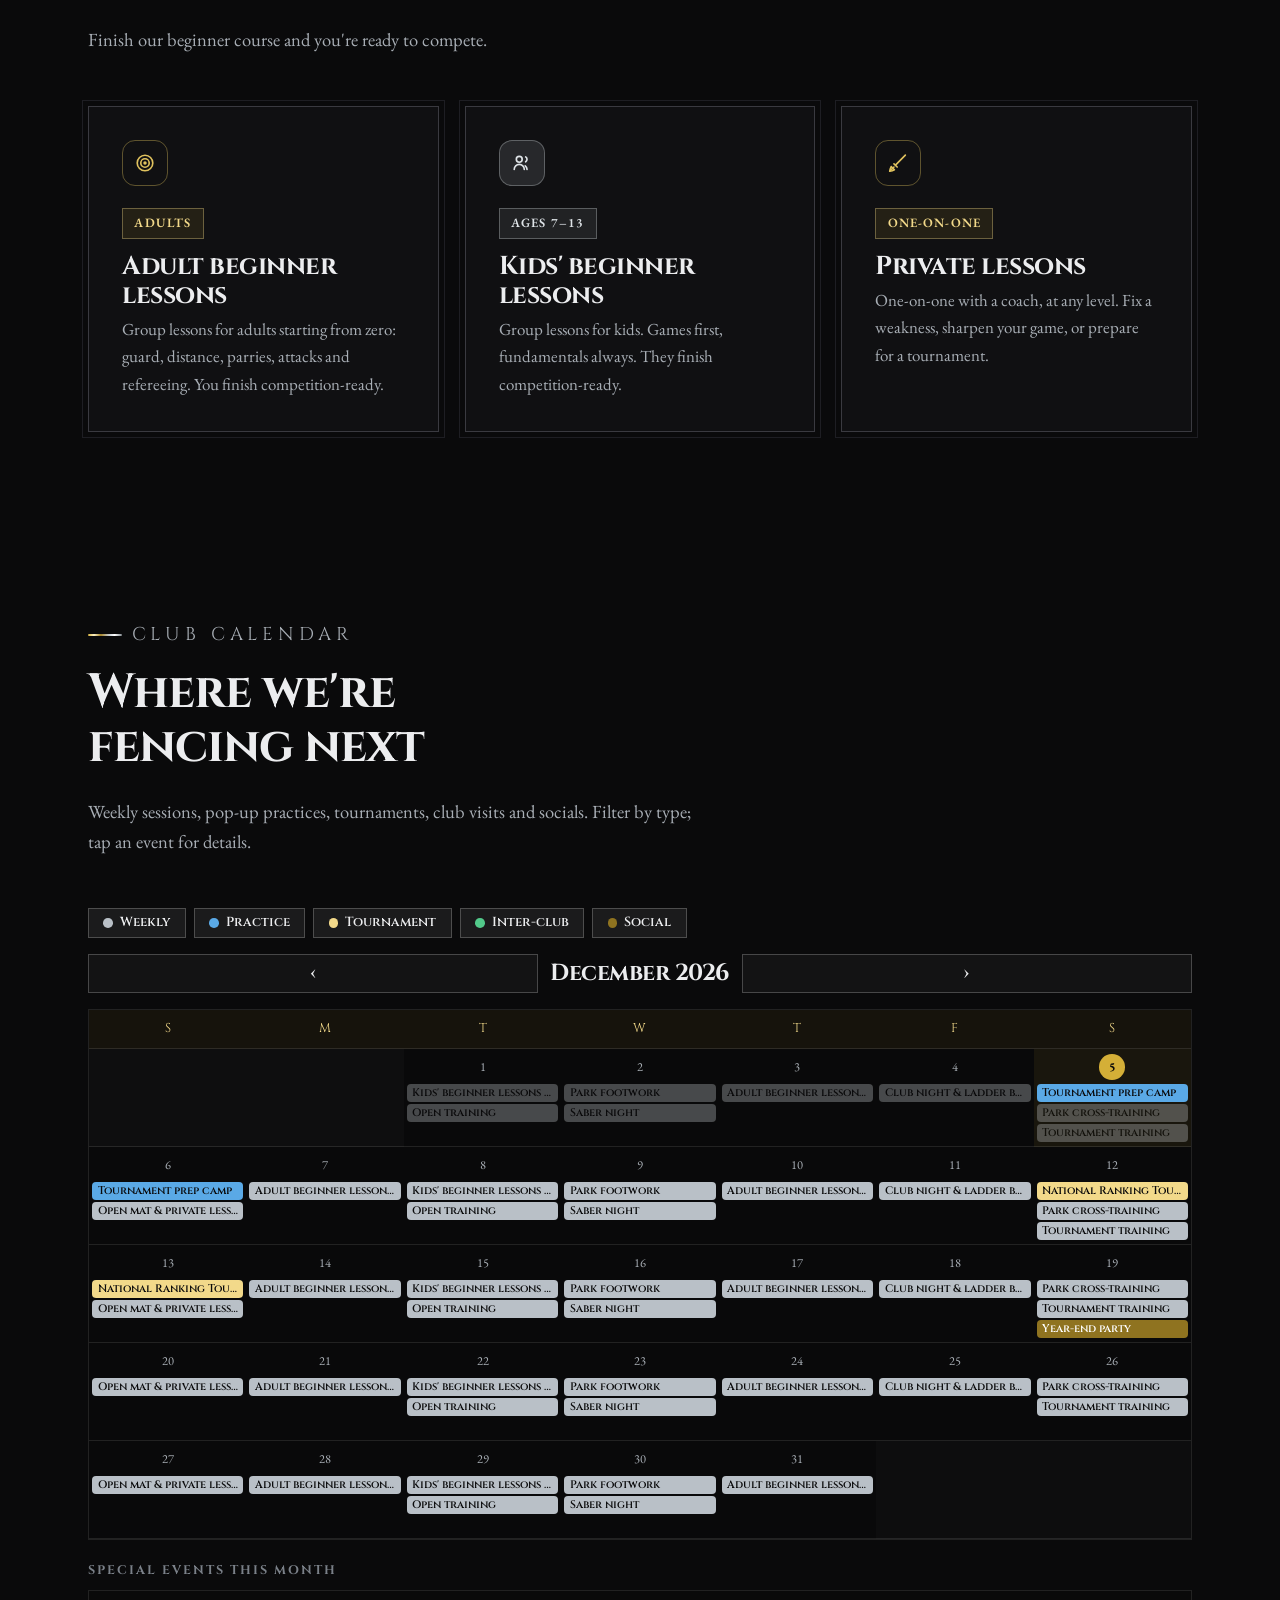
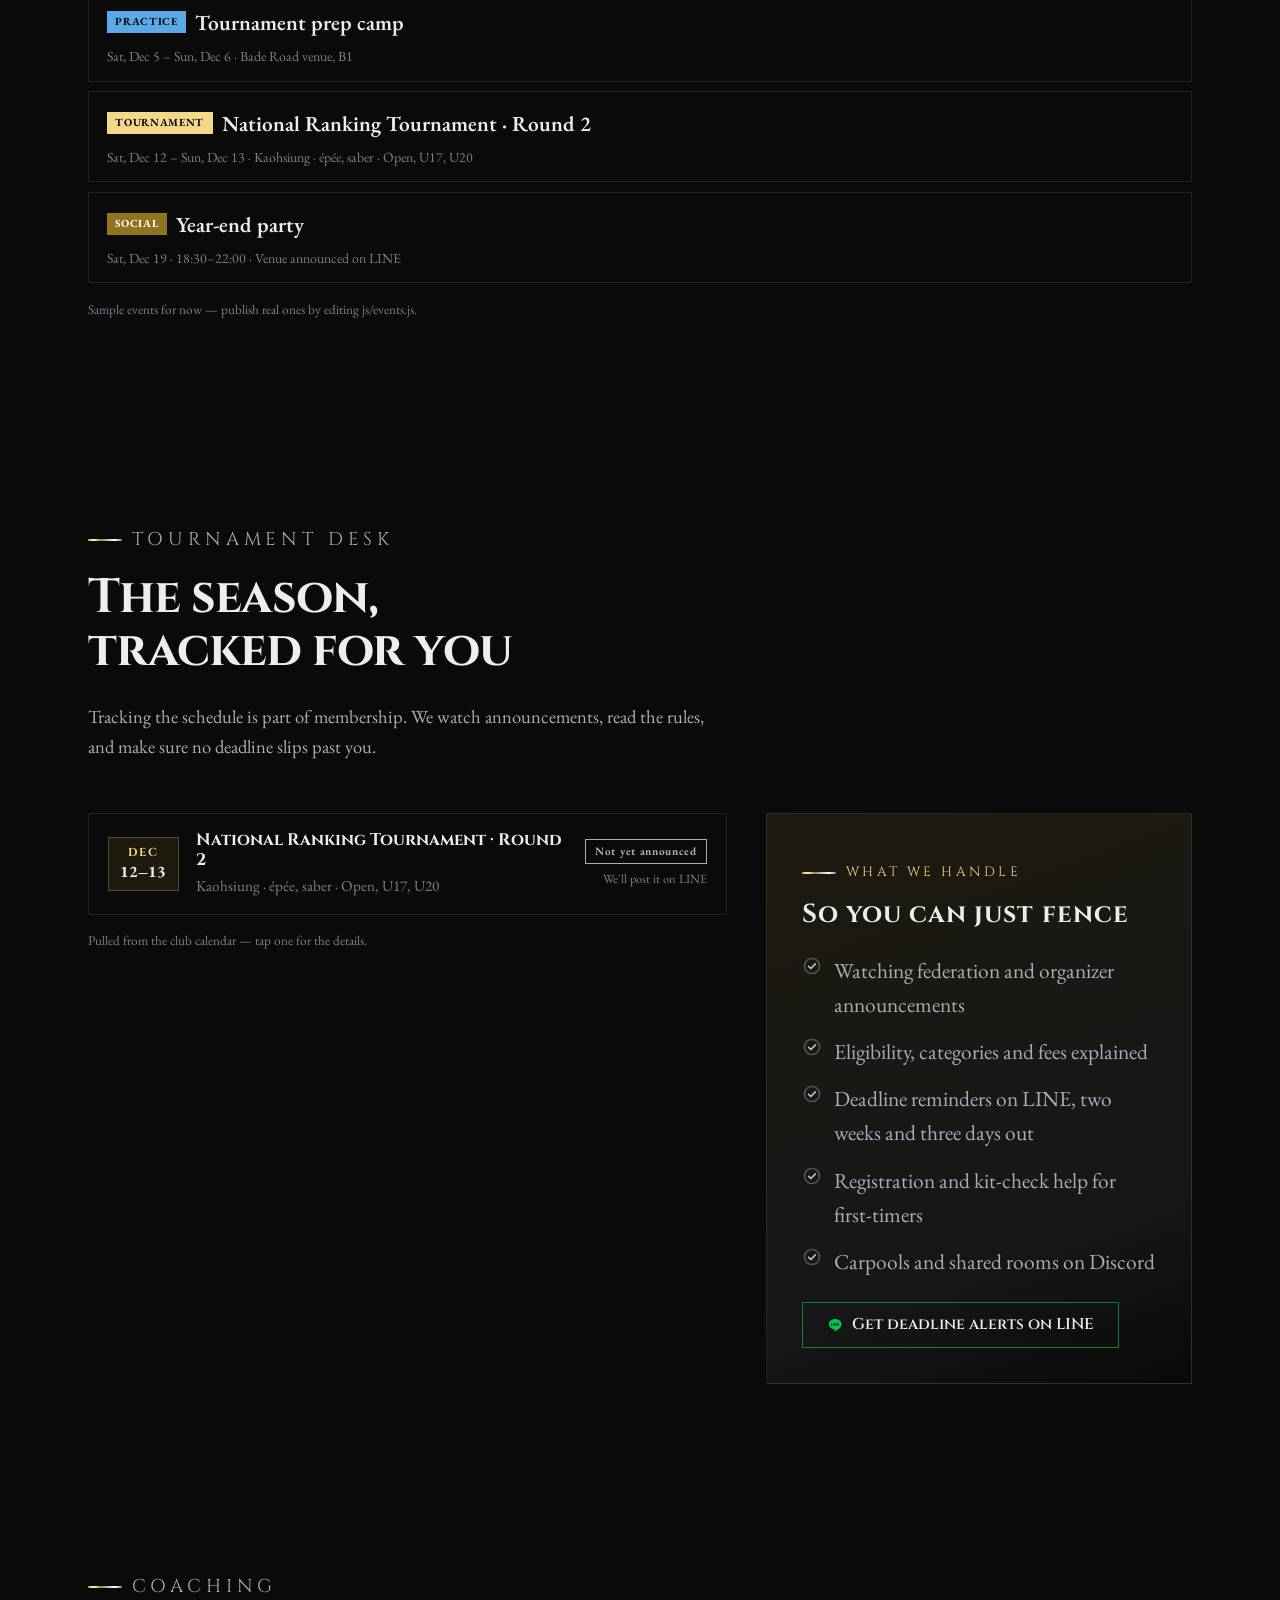
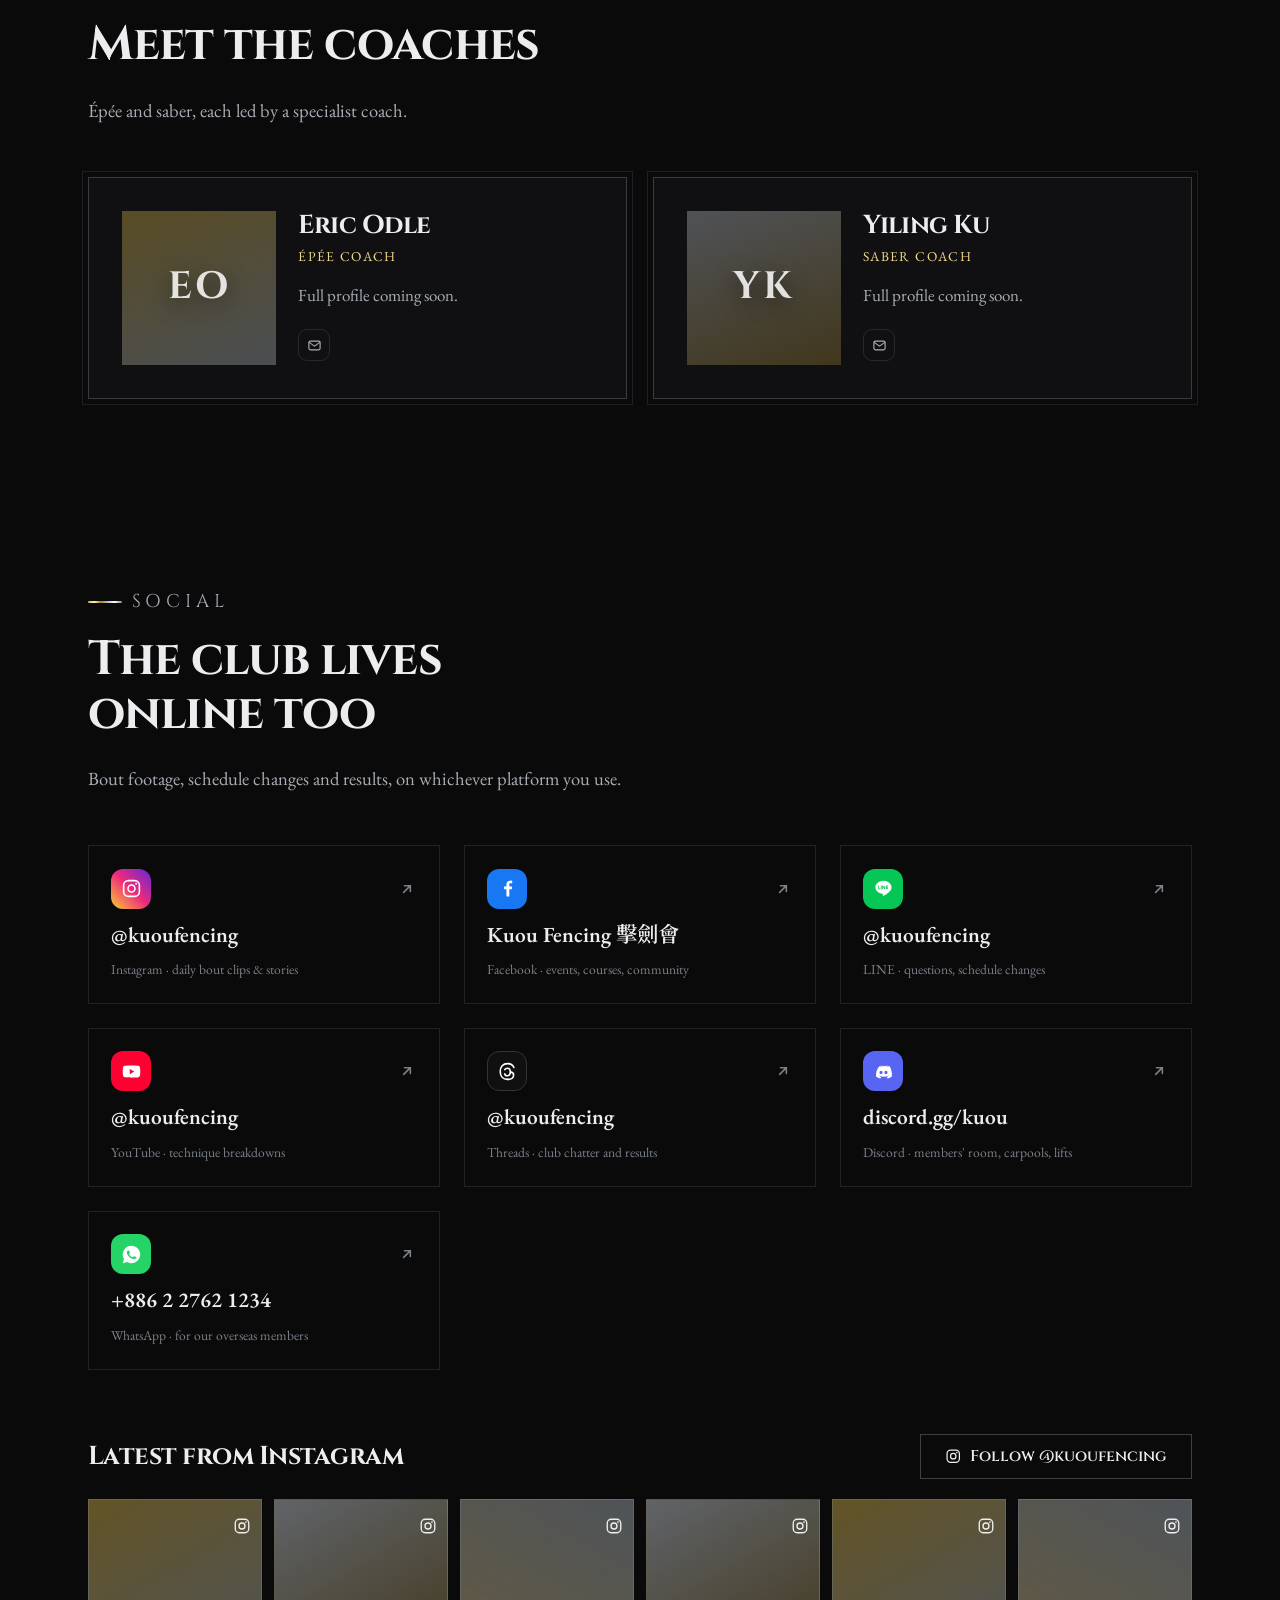
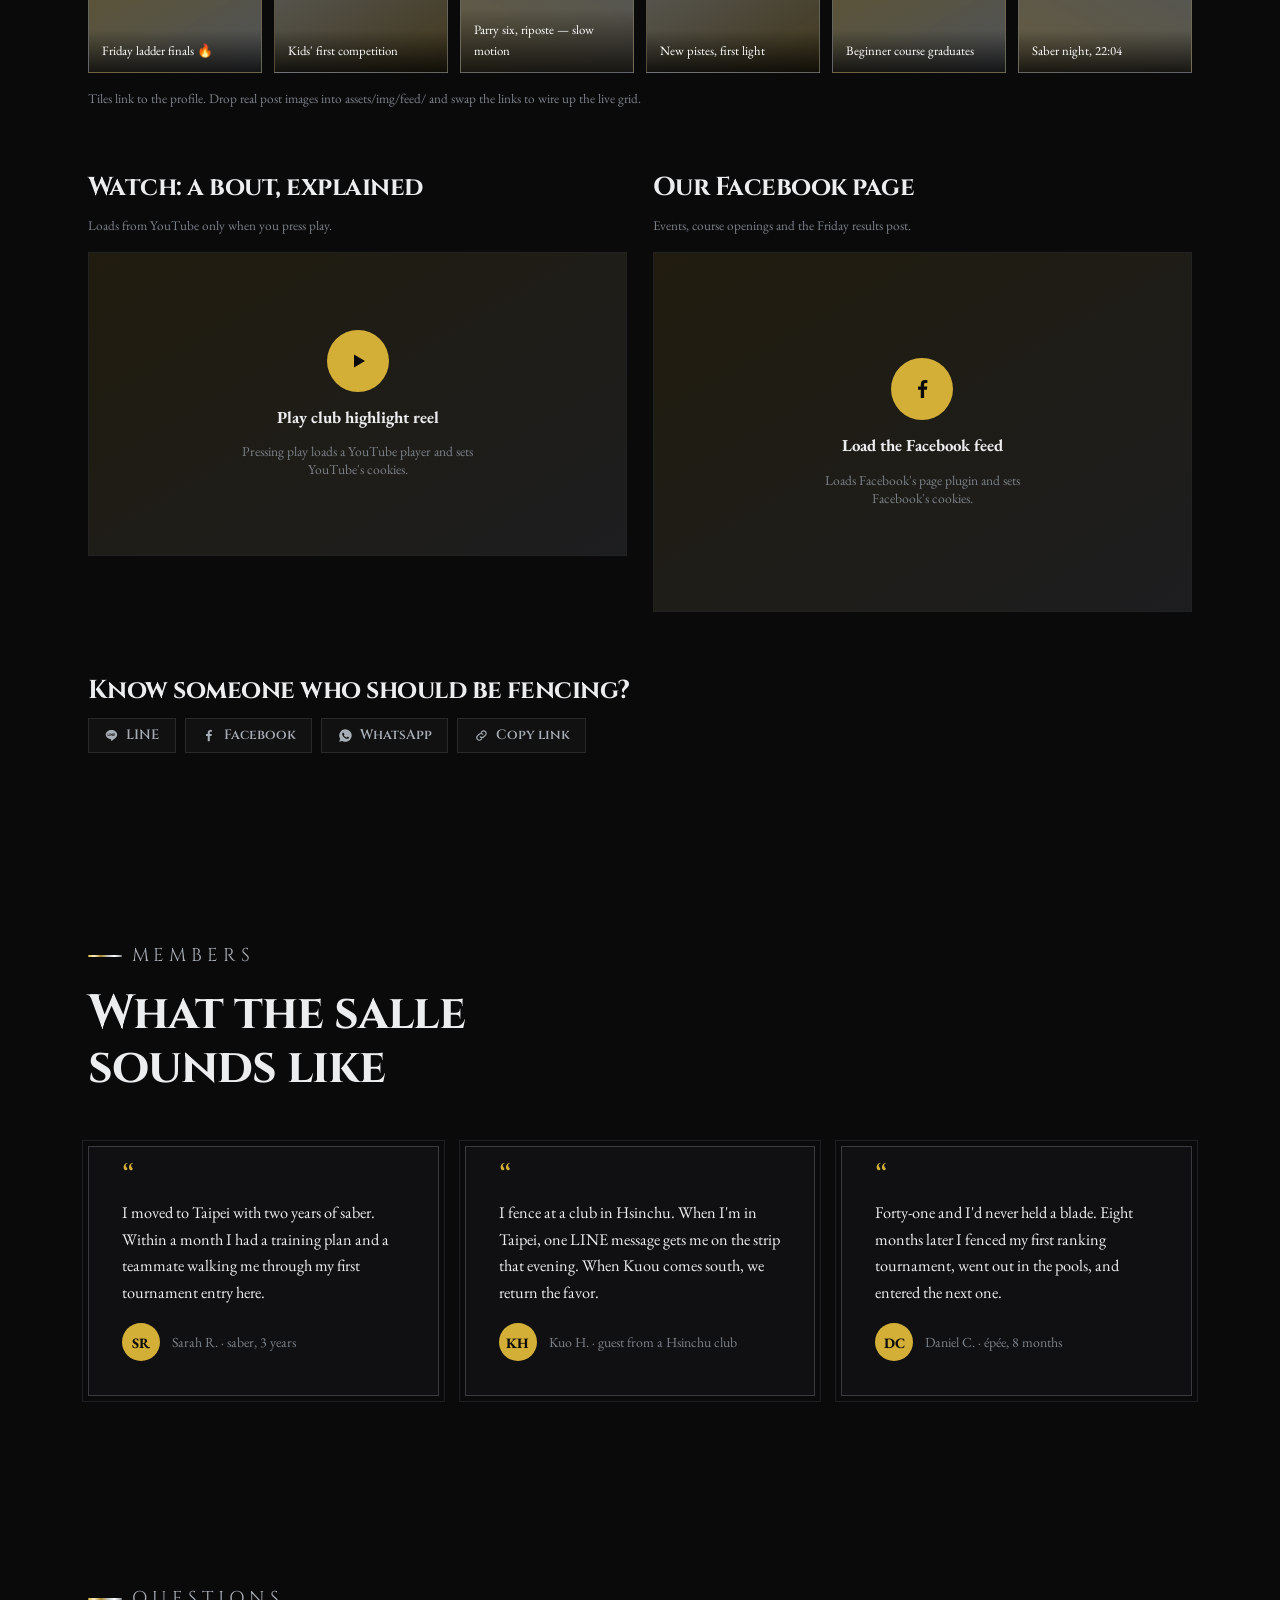
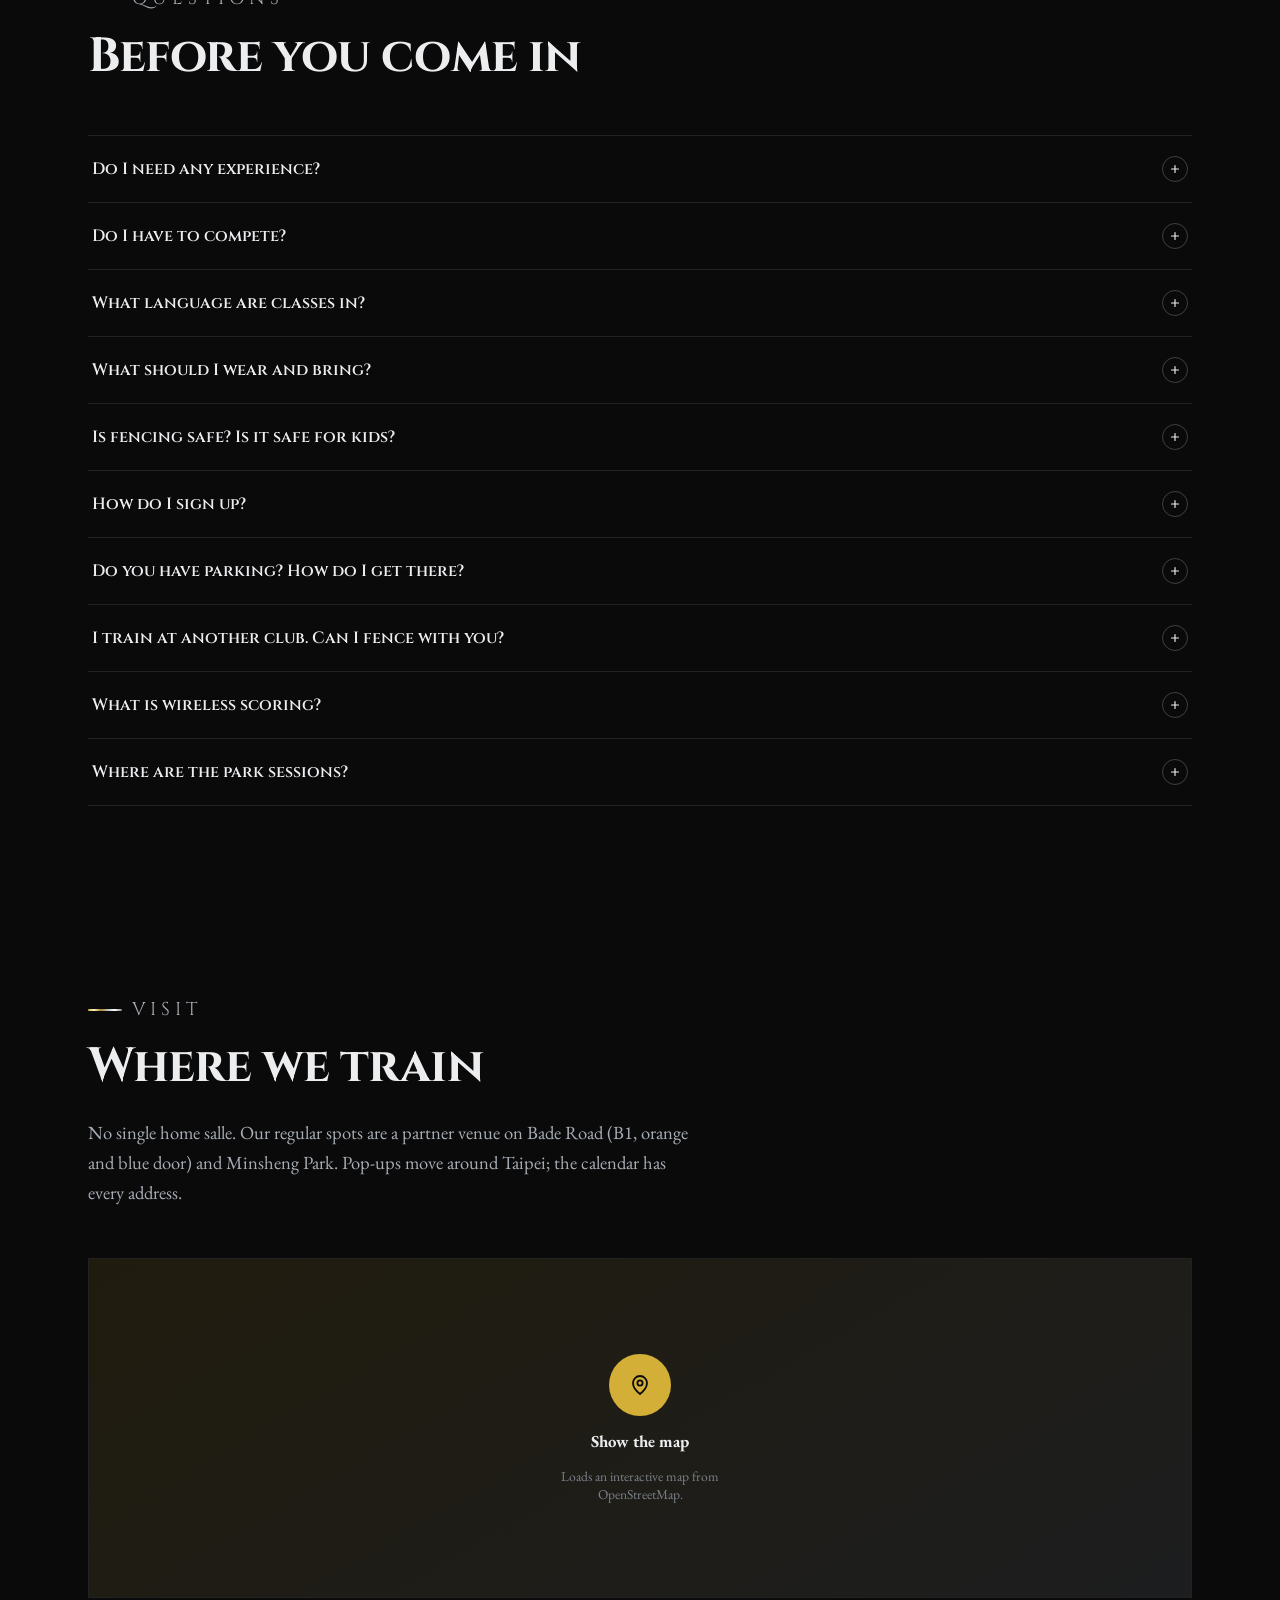
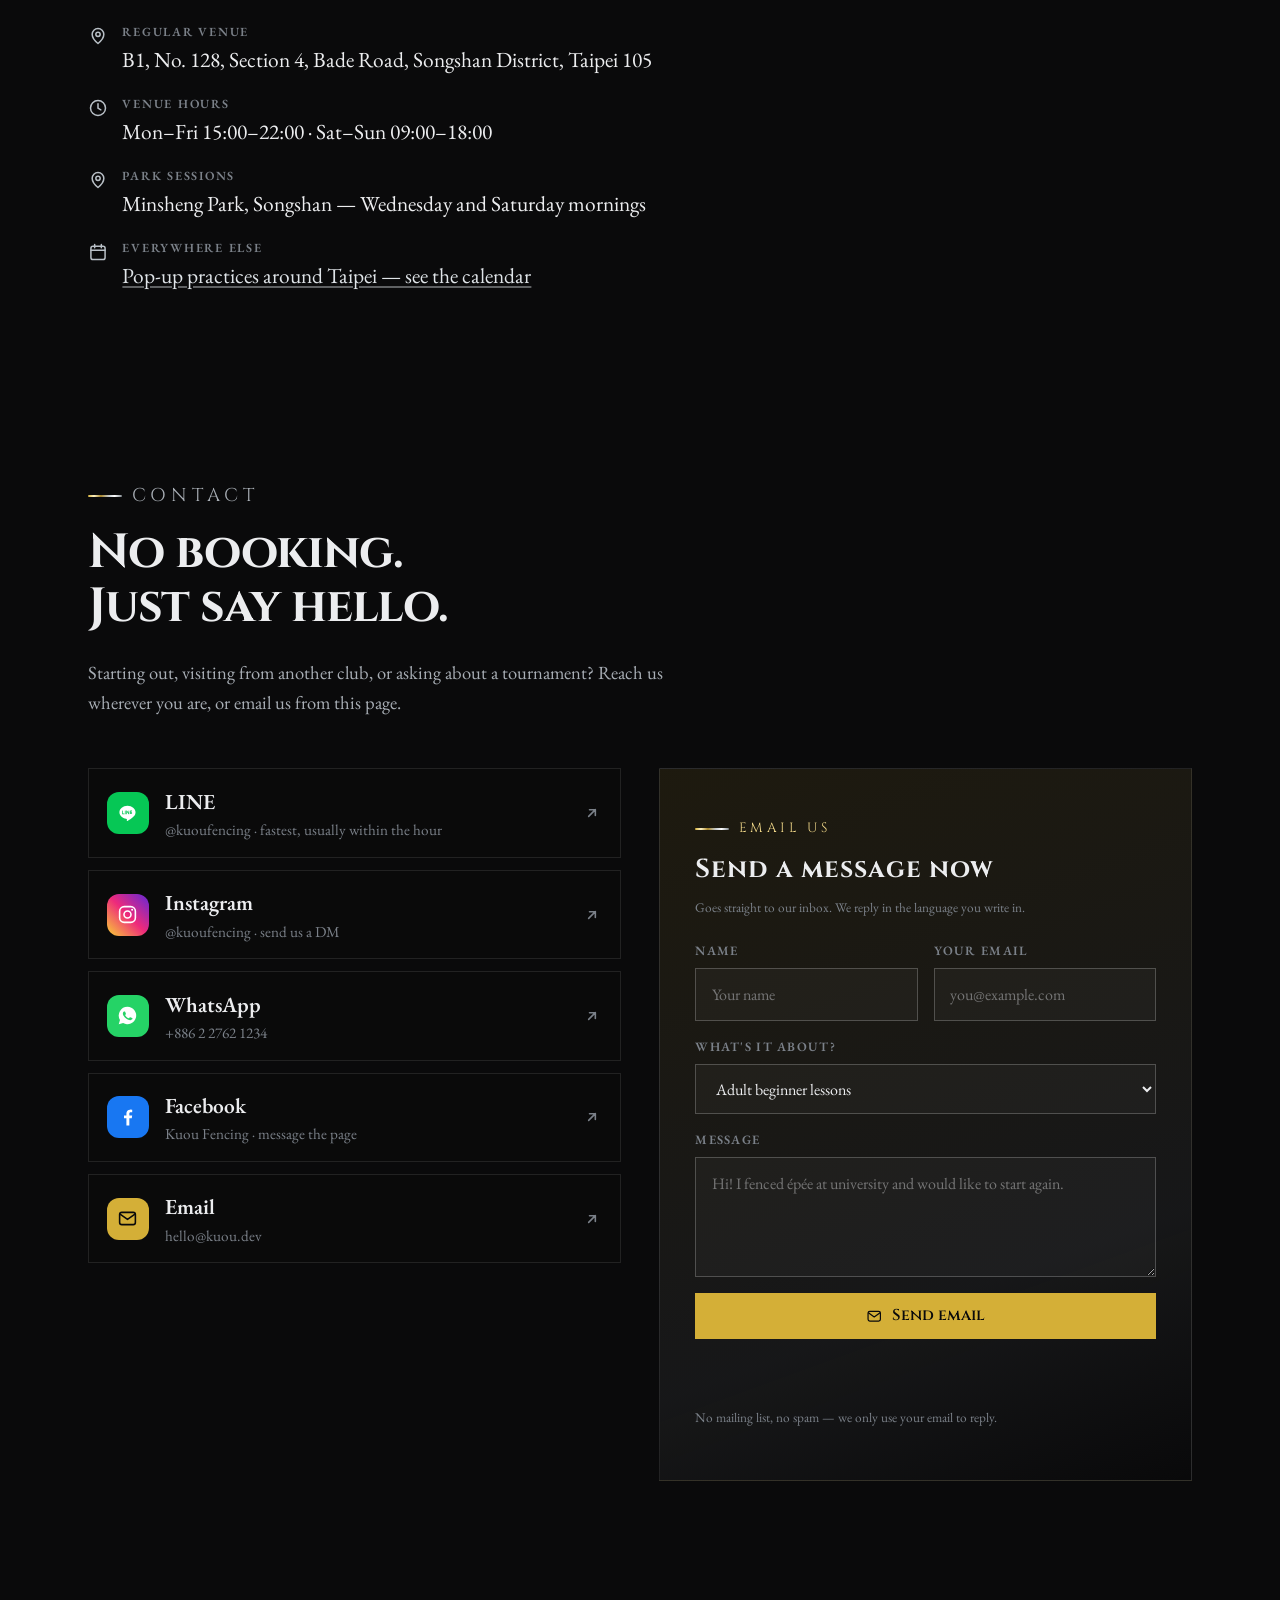
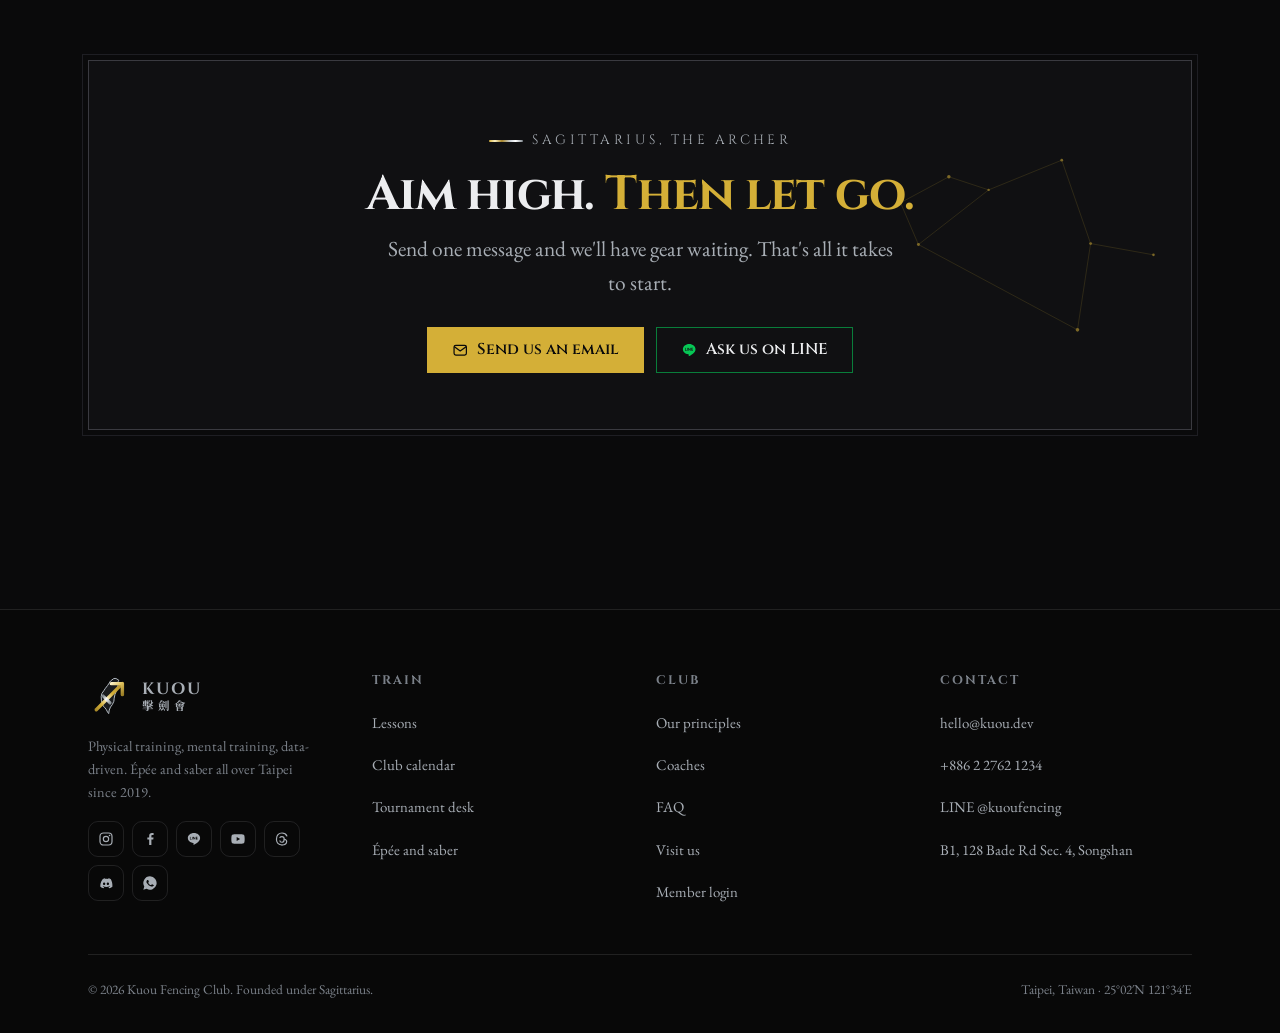
==== commit f109c818: "Move the site to www.kuou.dev kuou.tw was a placeholder that was never registered. kuou.dev is, so t" ====
--- a/index.html
+++ b/index.html
@@ -8,15 +8,15 @@
 <meta name="theme-color" content="#0a0a0b">
 <meta name="author" content="Kuou Fencing Club">
 <meta name="keywords" content="Taipei fencing, fencing club Taipei, 台北擊劍, 擊劍課程, epee, saber, 銳劍, 軍刀, fencing lessons Taipei">
-<link rel="canonical" href="https://kuou.tw/">
+<link rel="canonical" href="https://www.kuou.dev/">
 
 <!-- open graph / social cards -->
 <meta property="og:type" content="website">
 <meta property="og:site_name" content="Kuou Fencing Club">
 <meta property="og:title" content="Kuou Fencing Club">
 <meta property="og:description" content="Learn to fence in Taipei, Taiwan. Épée and saber, classes in English and Chinese. Physical training, mental training, data-driven coaching.">
-<meta property="og:url" content="https://kuou.tw/">
-<meta property="og:image" content="https://kuou.tw/assets/img/og.png">
+<meta property="og:url" content="https://www.kuou.dev/">
+<meta property="og:image" content="https://www.kuou.dev/assets/img/og.png">
 <meta property="og:image:width" content="1200">
 <meta property="og:image:height" content="630">
 <meta property="og:locale" content="en_US">
@@ -24,7 +24,7 @@
 <meta name="twitter:card" content="summary_large_image">
 <meta name="twitter:title" content="Kuou Fencing Club">
 <meta name="twitter:description" content="Competitive épée and saber in Taipei. Guests from other clubs welcome.">
-<meta name="twitter:image" content="https://kuou.tw/assets/img/og.png">
+<meta name="twitter:image" content="https://www.kuou.dev/assets/img/og.png">
 
 <link rel="icon" href="assets/favicon.svg" type="image/svg+xml">
 <link rel="apple-touch-icon" href="assets/img/apple-touch-icon.png">
@@ -42,11 +42,11 @@
   "name": "Kuou Fencing Club",
   "alternateName": "Kuou 擊劍會",
   "description": "Online-first épée and saber club in Taipei, Taiwan: physical training, mental training, and data-driven coaching. Guests from other clubs welcome.",
-  "url": "https://kuou.tw/",
-  "logo": "https://kuou.tw/assets/logo.svg",
-  "image": "https://kuou.tw/assets/img/og.png",
+  "url": "https://www.kuou.dev/",
+  "logo": "https://www.kuou.dev/assets/logo.svg",
+  "image": "https://www.kuou.dev/assets/img/og.png",
   "telephone": "+886-2-2762-1234",
-  "email": "hello@kuou.tw",
+  "email": "hello@kuou.dev",
   "foundingDate": "2019-12-07",
   "address": {
     "@type": "PostalAddress",
@@ -176,7 +176,7 @@
       <a href="#tournaments" data-en="Tournaments" data-zh="賽事">Tournaments</a>
       <a href="#coaches" data-en="Coaches" data-zh="教練">Coaches</a>
       <a href="#visit" data-en="Visit" data-zh="來訪">Visit</a>
-      <a class="btn btn-silver nav-login-m" href="https://app.kuou.tw/login" data-app-link="/login" data-en="Member login" data-zh="會員登入">Member login</a>
+      <a class="btn btn-silver nav-login-m" href="https://app.kuou.dev/login" data-app-link="/login" data-en="Member login" data-zh="會員登入">Member login</a>
       <a class="btn btn-gold nav-cta" href="#contact" data-en="Contact us" data-zh="聯絡我們">Contact us</a>
     </nav>
 
@@ -185,7 +185,7 @@
         <button type="button" data-set-lang="en" aria-pressed="true">EN</button>
         <button type="button" data-set-lang="zh" aria-pressed="false">中文</button>
       </div>
-      <a class="btn btn-silver nav-login" href="https://app.kuou.tw/login" data-app-link="/login" data-en="Member login" data-zh="會員登入">Member login</a>
+      <a class="btn btn-silver nav-login" href="https://app.kuou.dev/login" data-app-link="/login" data-en="Member login" data-zh="會員登入">Member login</a>
       <a class="btn btn-gold" href="#contact" data-desktop-cta data-en="Contact us" data-zh="聯絡我們">Contact us</a>
       <button class="burger" id="burger" type="button" aria-expanded="false" aria-controls="nav" aria-label="Menu" data-en-aria-label="Menu" data-zh-aria-label="選單"><span></span></button>
     </div>
@@ -786,9 +786,9 @@
             <span><b>Facebook</b><small data-en="Kuou Fencing · message the page" data-zh="擊劍會・私訊粉絲專頁">Kuou Fencing · message the page</small></span>
             <svg class="arrow" aria-hidden="true"><use href="#i-out"/></svg>
           </a>
-          <a class="channel" href="mailto:hello@kuou.tw">
+          <a class="channel" href="mailto:hello@kuou.dev">
             <span class="mark m-mail"><svg aria-hidden="true"><use href="#i-mail"/></svg></span>
-            <span><b>Email</b><small>hello@kuou.tw</small></span>
+            <span><b>Email</b><small>hello@kuou.dev</small></span>
             <svg class="arrow" aria-hidden="true"><use href="#i-out"/></svg>
           </a>
         </div>
@@ -921,14 +921,14 @@
           <li><a href="#coaches" data-en="Coaches" data-zh="教練團">Coaches</a></li>
           <li><a href="#faq" data-en="FAQ" data-zh="常見問題">FAQ</a></li>
           <li><a href="#visit" data-en="Visit us" data-zh="來訪">Visit us</a></li>
-          <li><a href="https://app.kuou.tw/login" data-app-link="/login" data-en="Member login" data-zh="會員登入">Member login</a></li>
+          <li><a href="https://app.kuou.dev/login" data-app-link="/login" data-en="Member login" data-zh="會員登入">Member login</a></li>
         </ul>
       </div>
 
       <div>
         <h4 data-en="Contact" data-zh="聯絡">Contact</h4>
         <ul>
-          <li><a href="mailto:hello@kuou.tw">hello@kuou.tw</a></li>
+          <li><a href="mailto:hello@kuou.dev">hello@kuou.dev</a></li>
           <li><a href="tel:+886227621234">+886 2 2762 1234</a></li>
           <li><a href="https://line.me/R/ti/p/@kuoufencing" target="_blank" rel="noopener">LINE @kuoufencing</a></li>
           <li><span style="color:var(--muted);font-size:.93rem" data-en="B1, 128 Bade Rd Sec. 4, Songshan" data-zh="松山區八德路四段 128 號 B1">B1, 128 Bade Rd Sec. 4, Songshan</span></li>
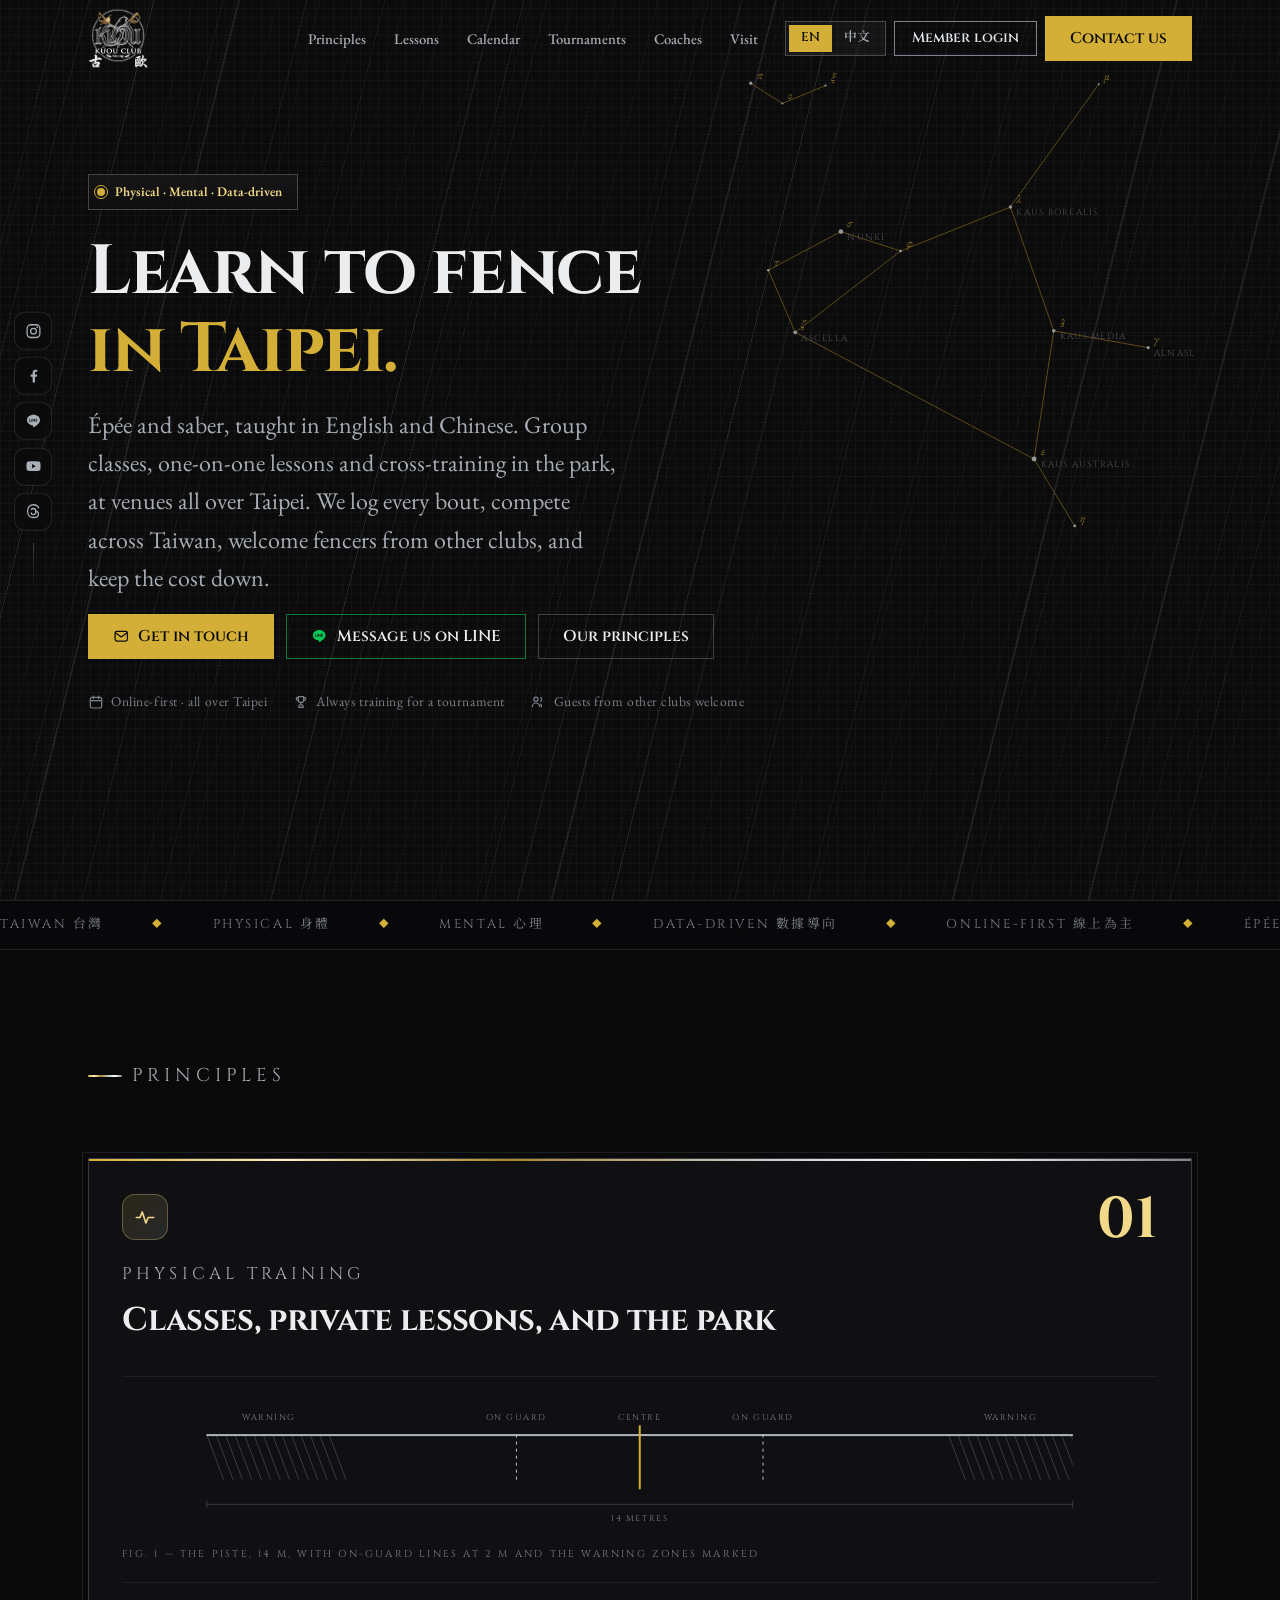
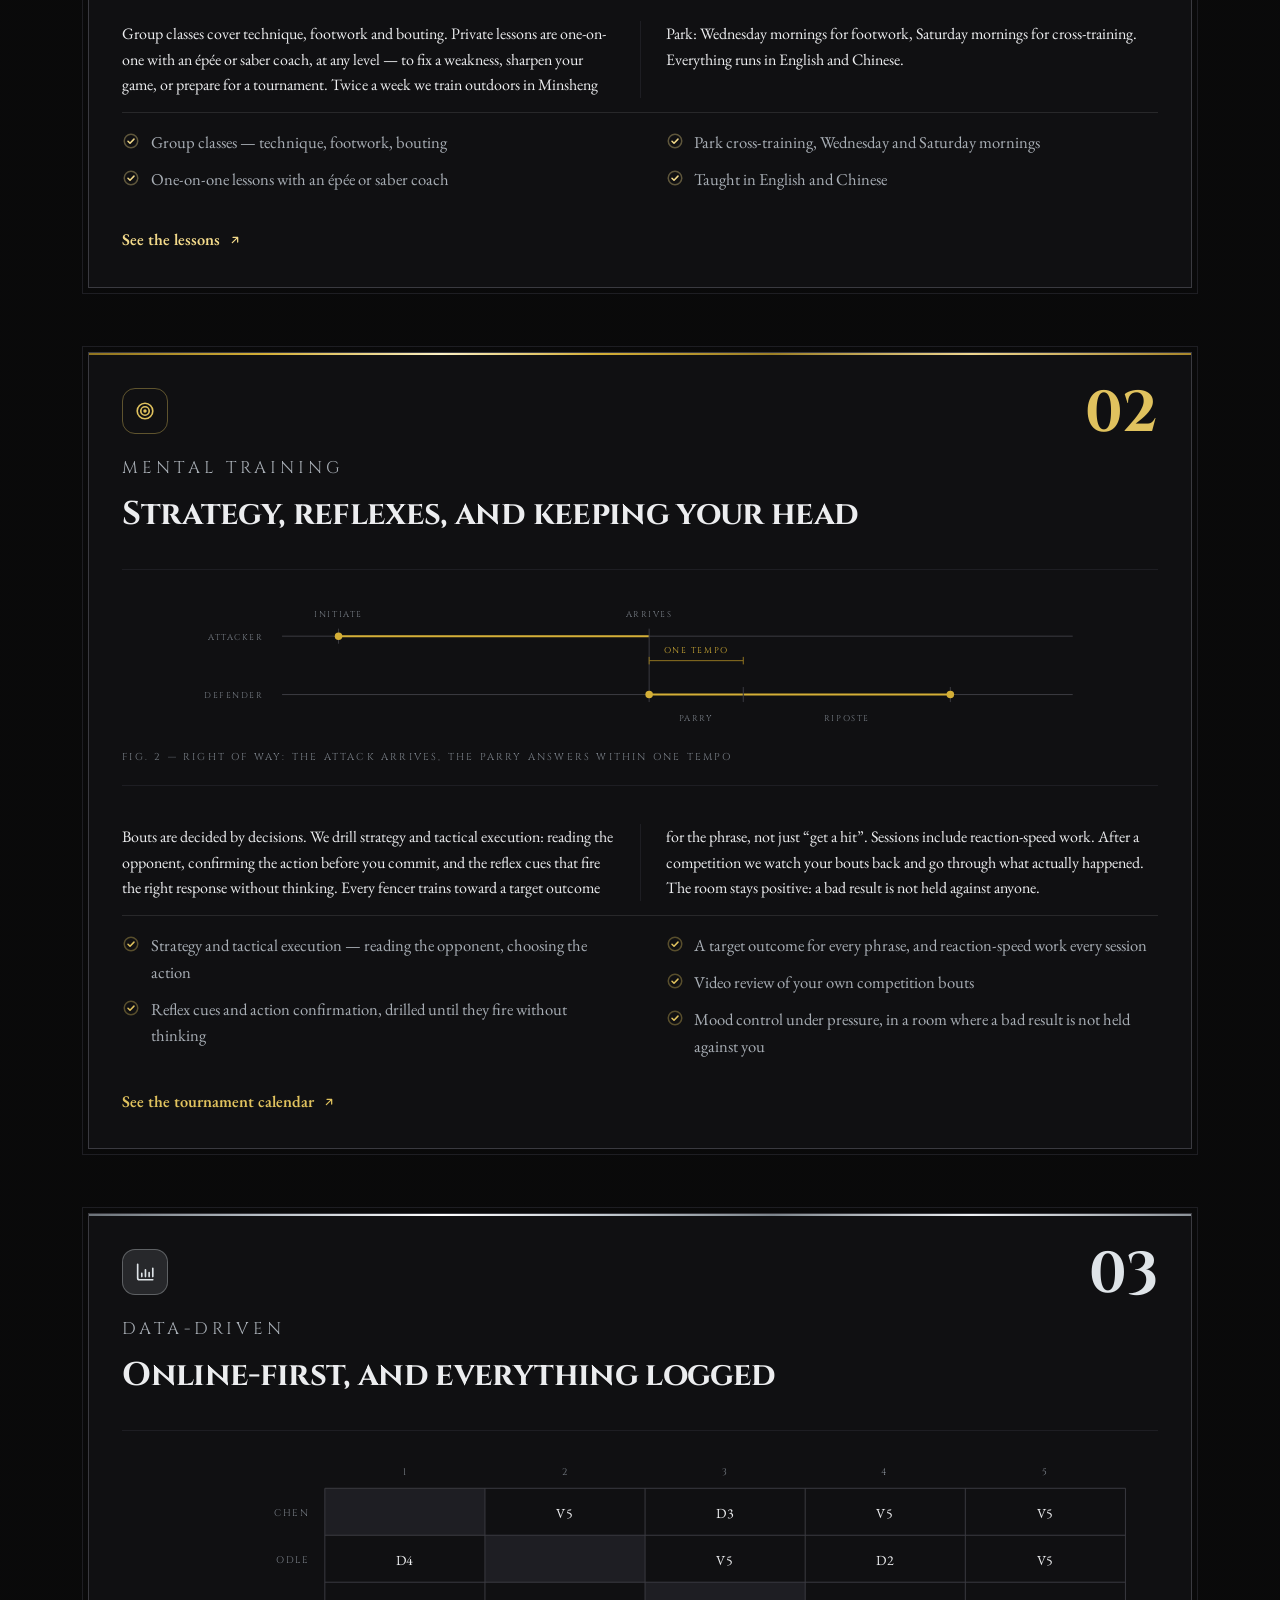
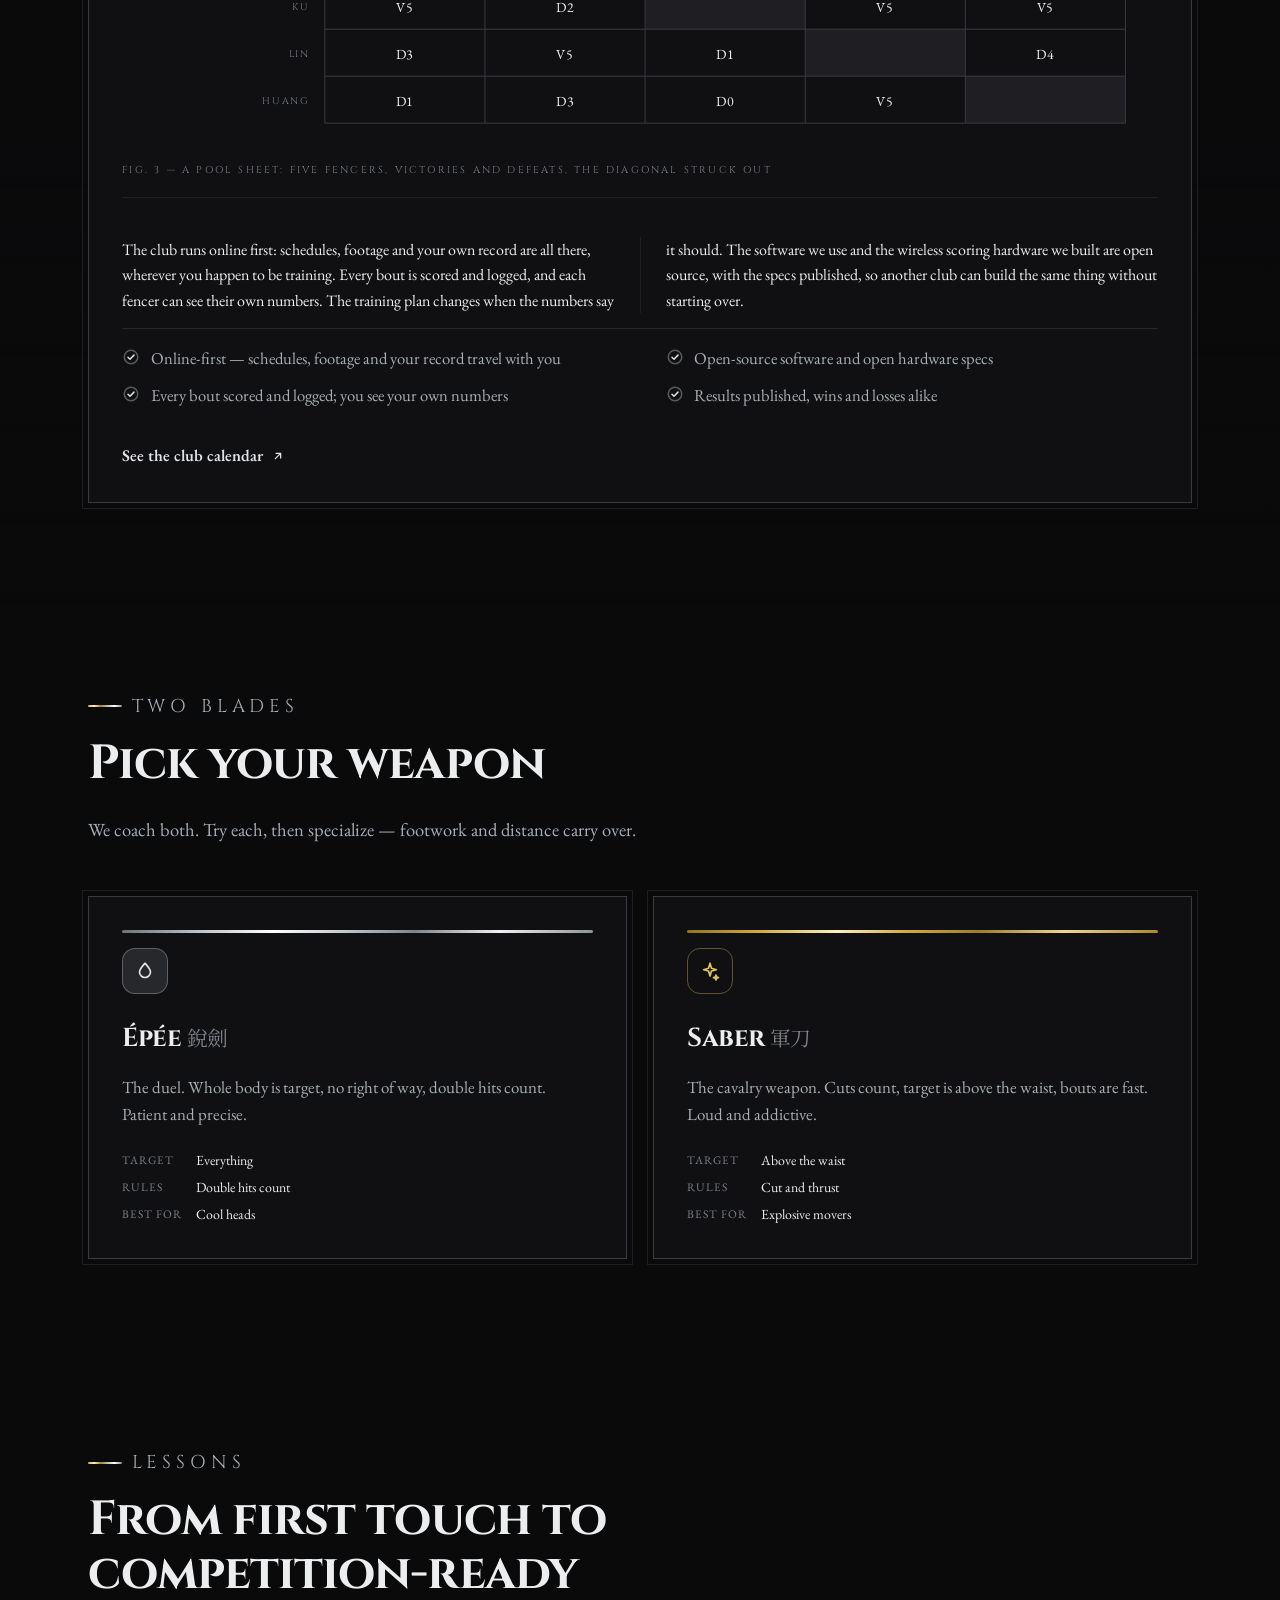
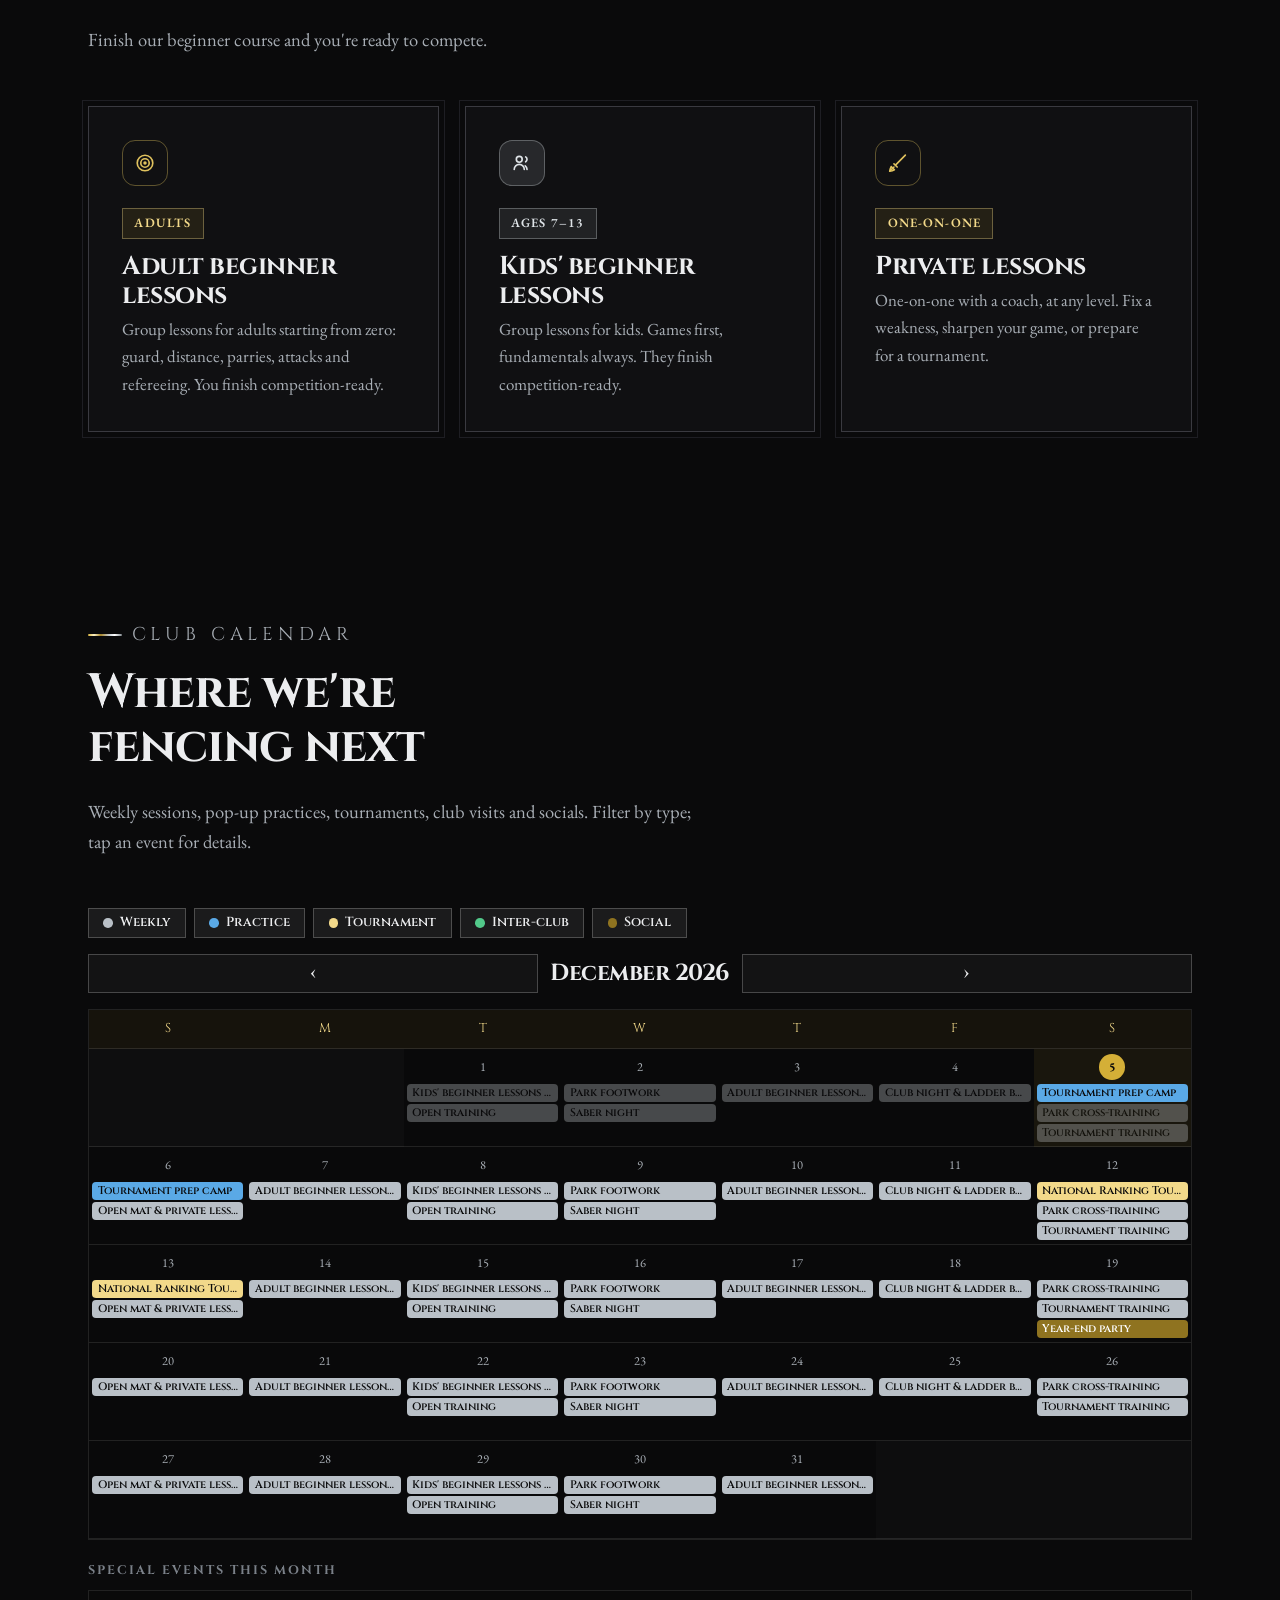
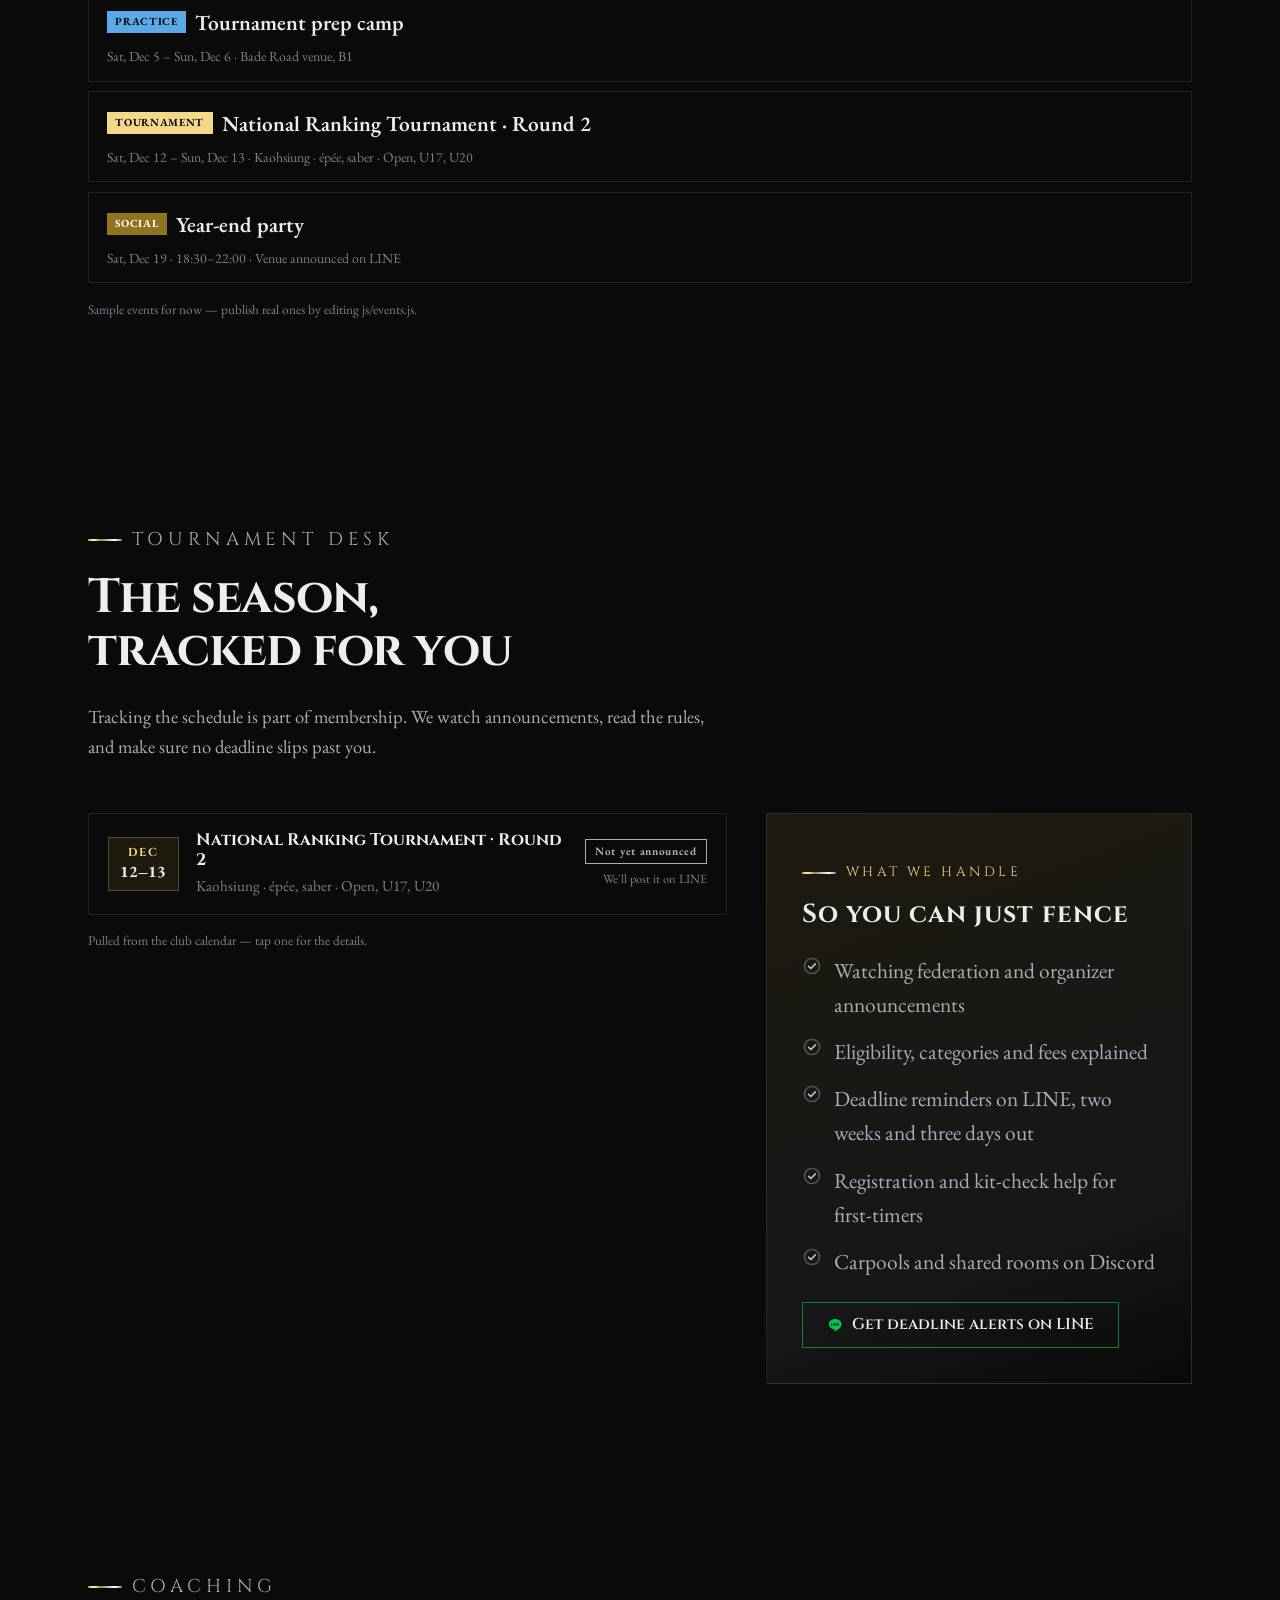
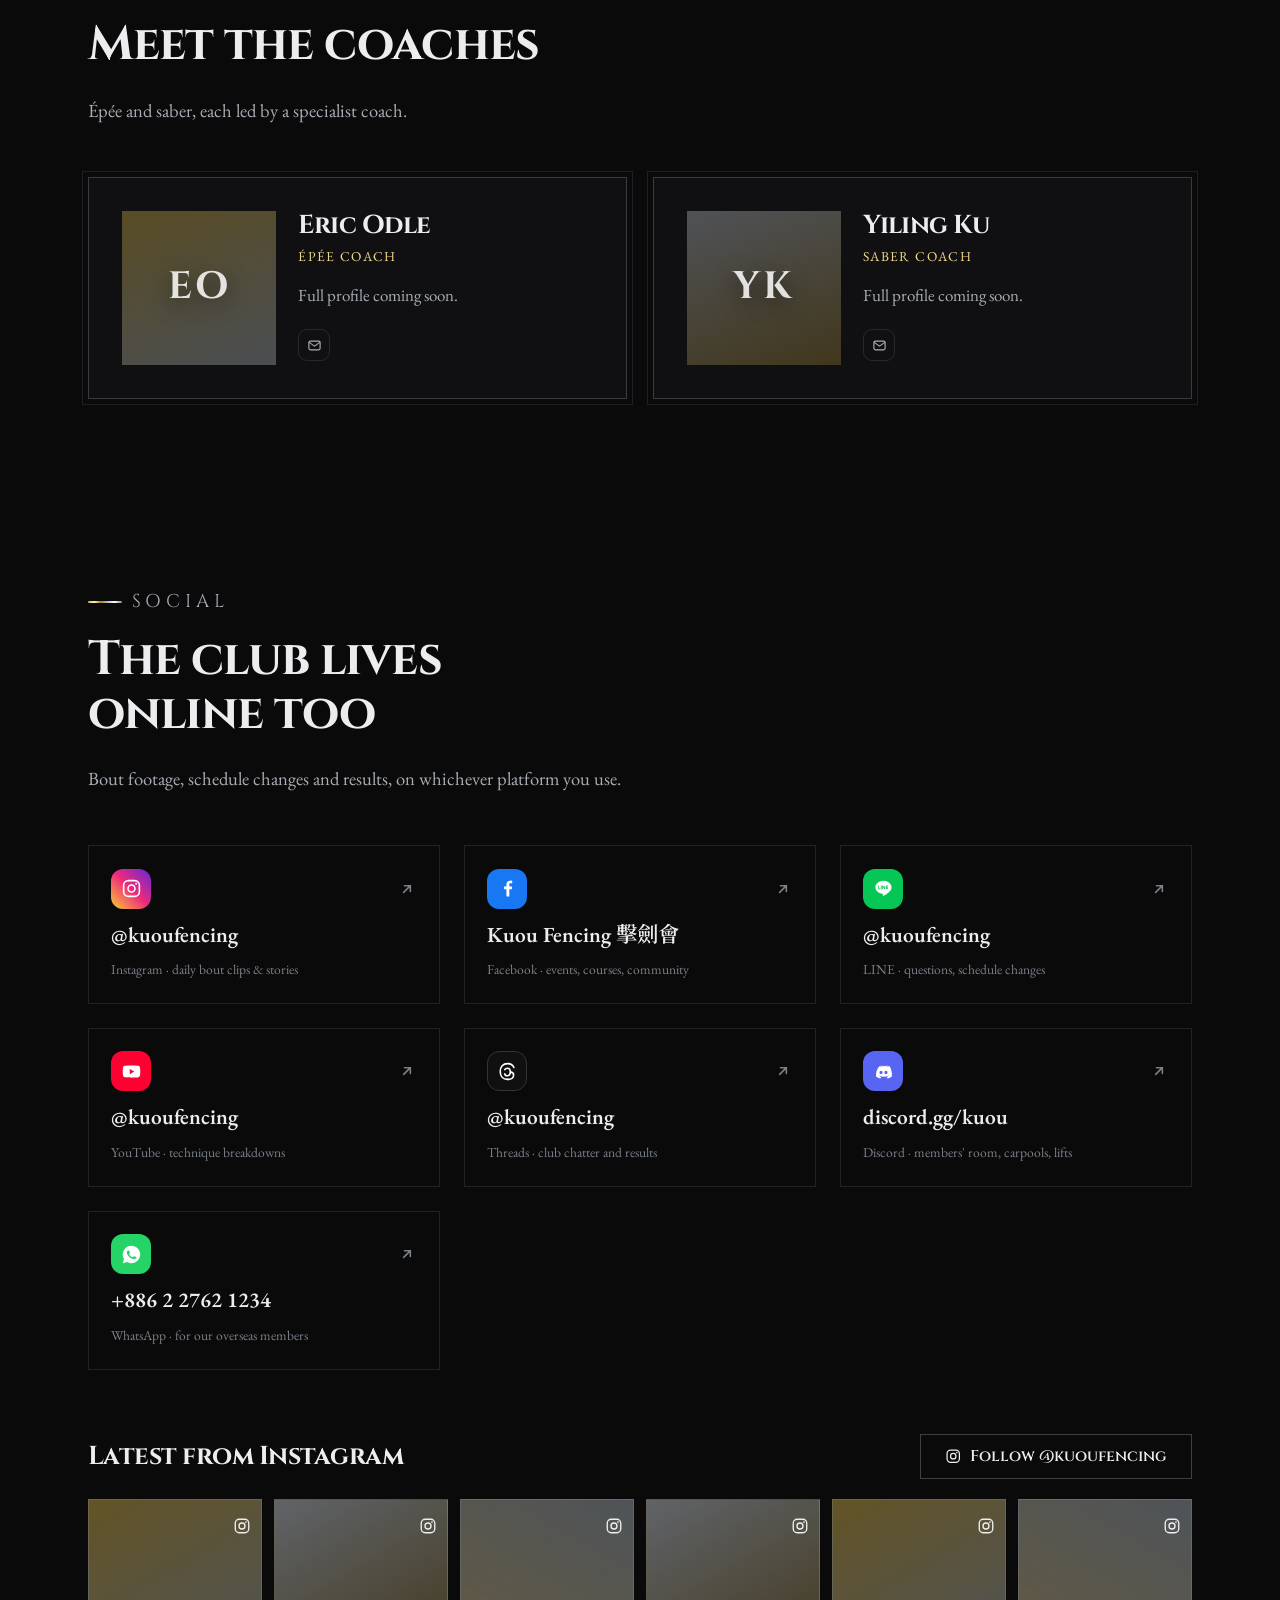
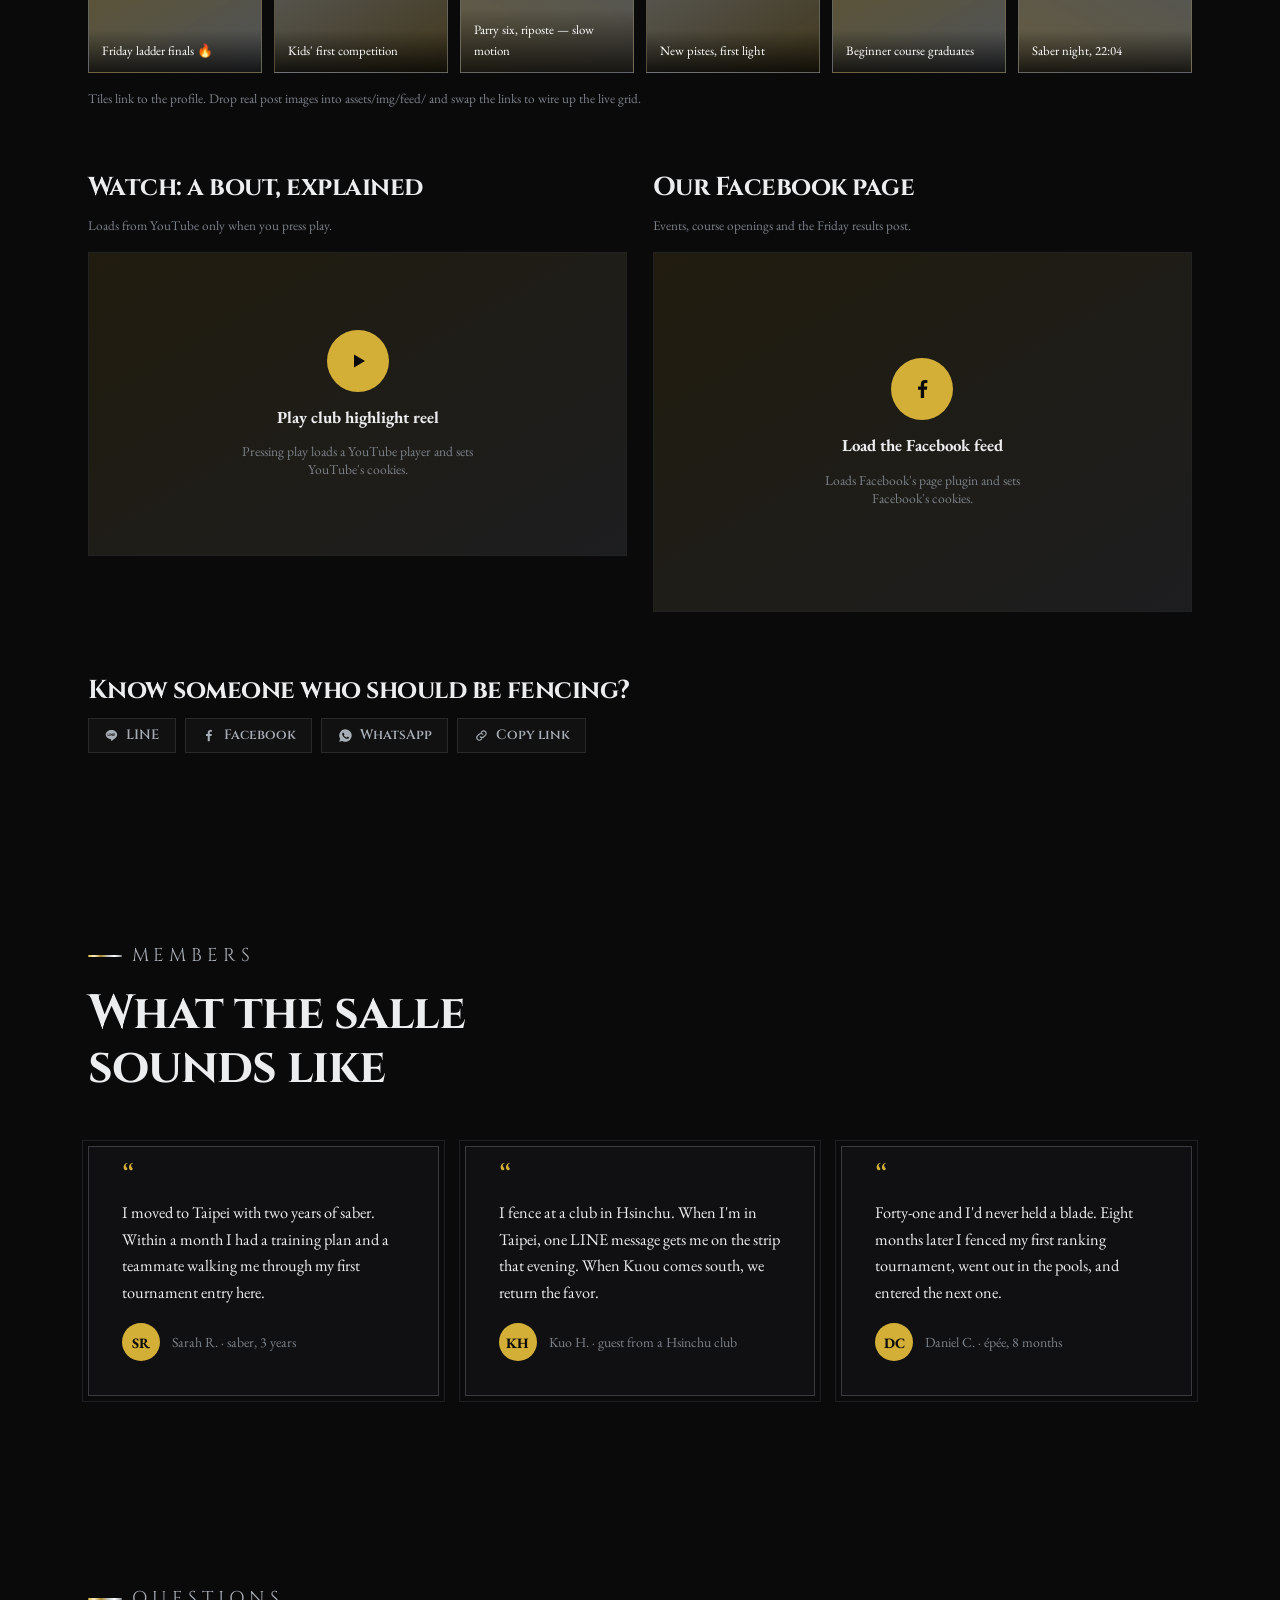
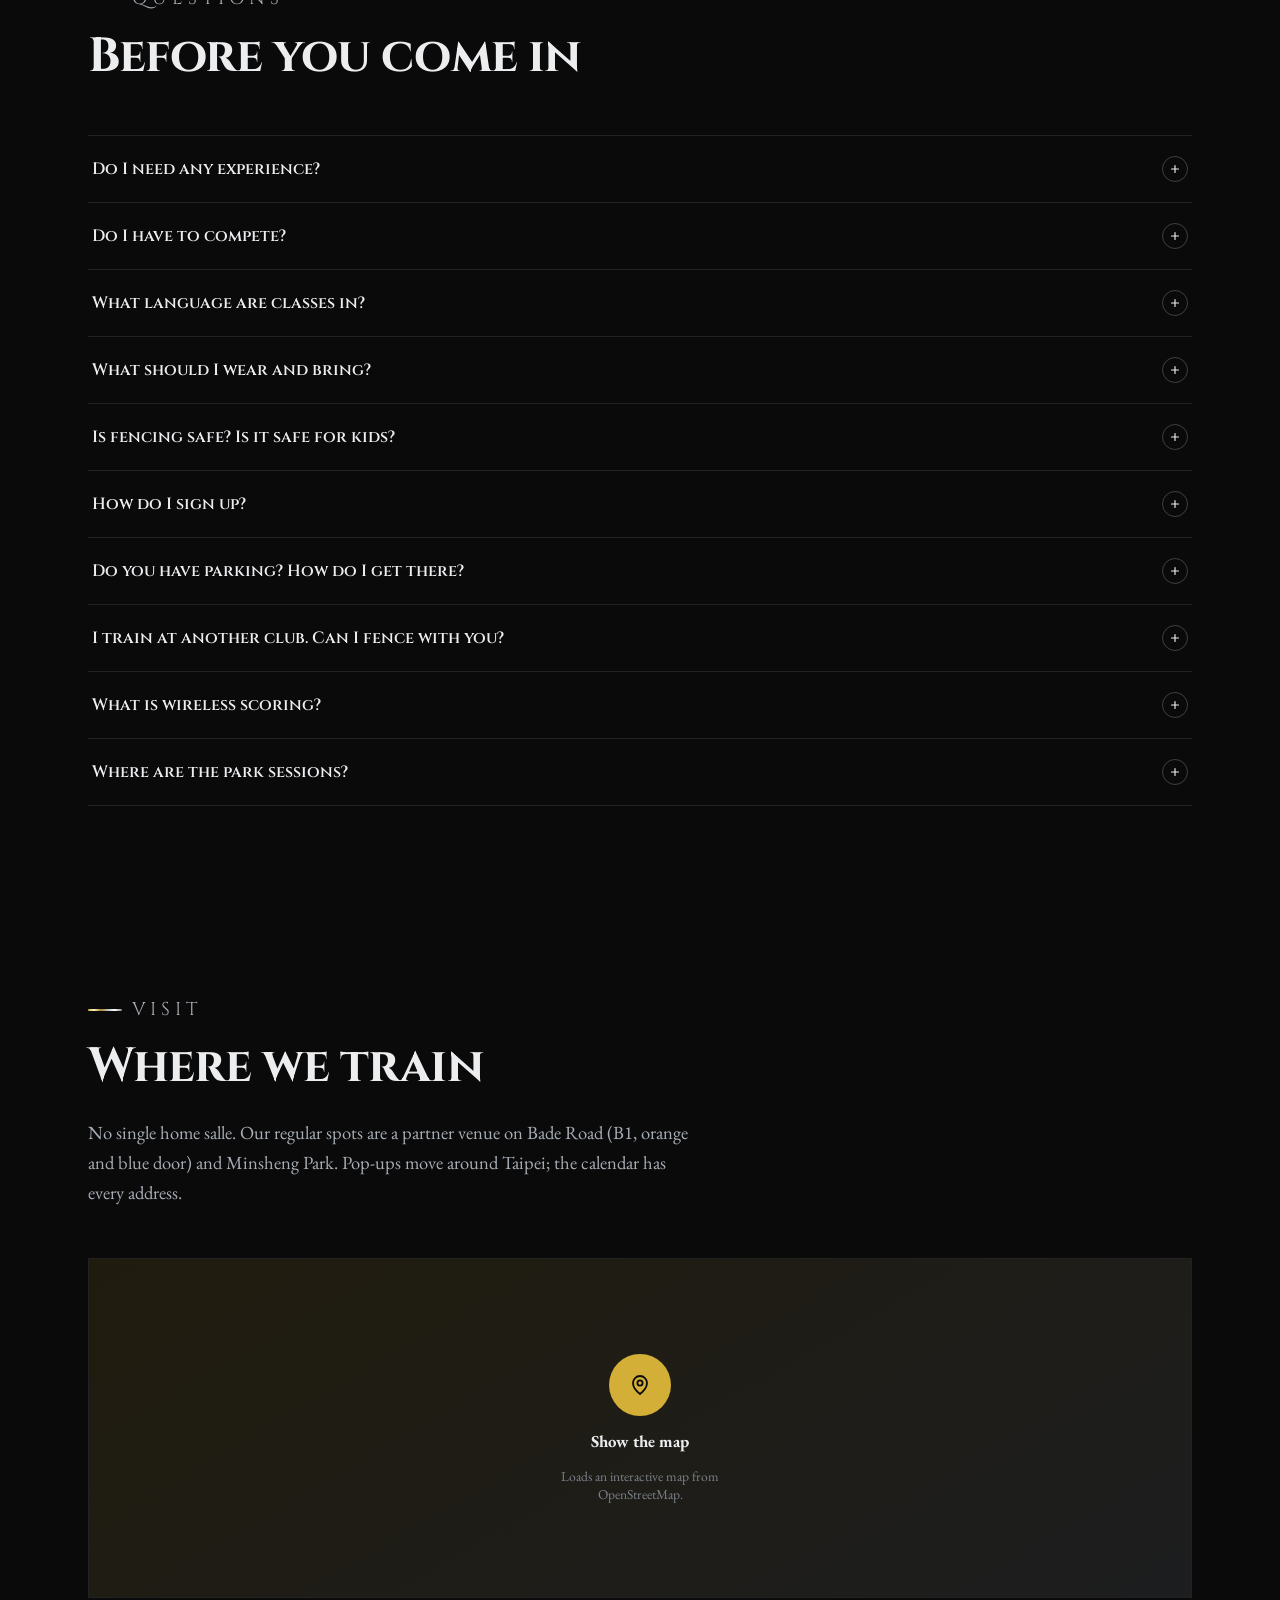
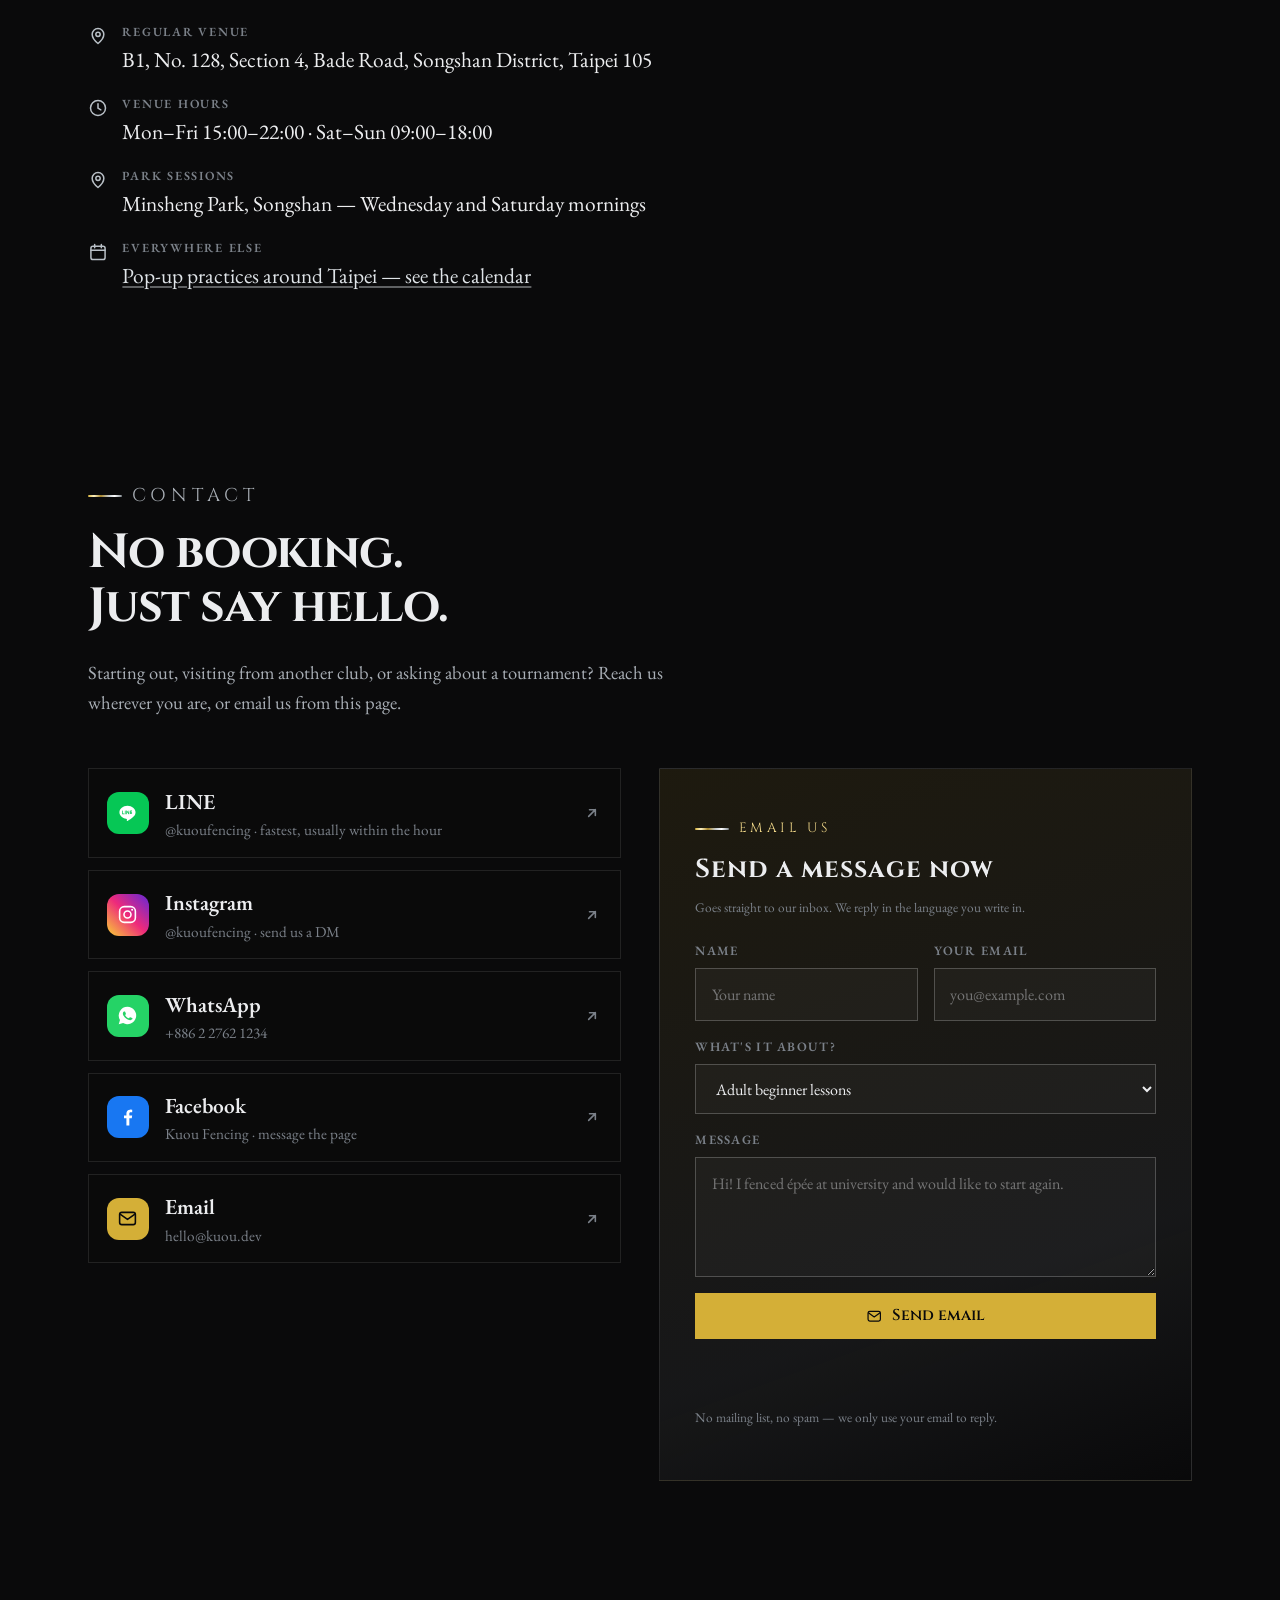
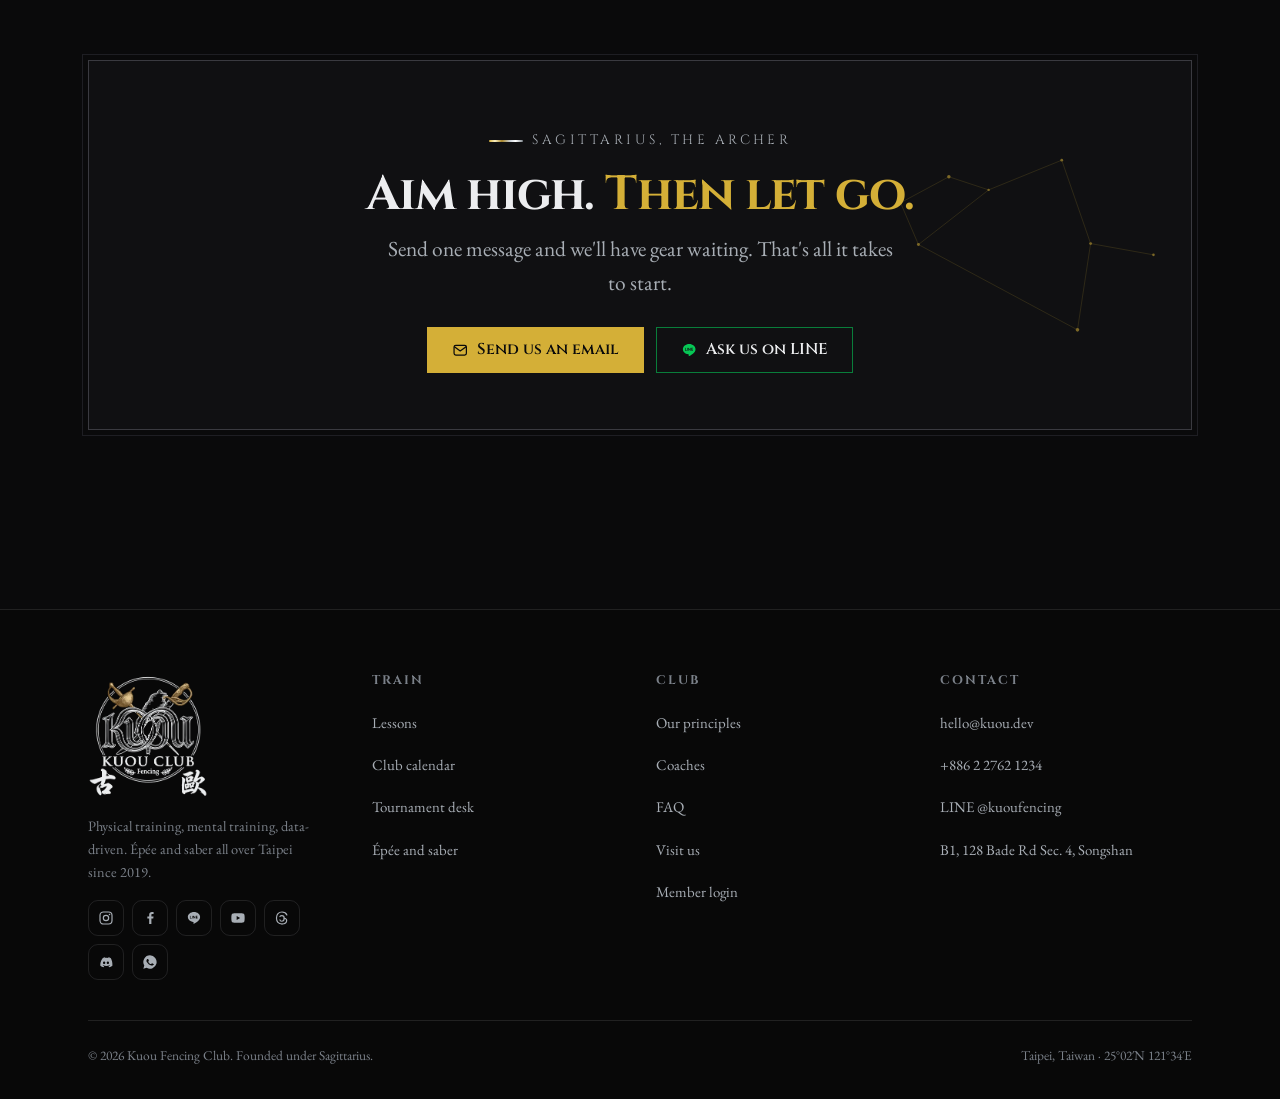
==== commit 3cfbcb66: "Replace the arrow mark with the club emblem, traced to SVG from the artwork and inverted for the dar" ====
--- a/index.html
+++ b/index.html
@@ -26,7 +26,7 @@
 <meta name="twitter:description" content="Competitive épée and saber in Taipei. Guests from other clubs welcome.">
 <meta name="twitter:image" content="https://www.kuou.dev/assets/img/og.png">
 
-<link rel="icon" href="assets/favicon.svg" type="image/svg+xml">
+<link rel="icon" href="assets/favicon.png" type="image/png">
 <link rel="apple-touch-icon" href="assets/img/apple-touch-icon.png">
 <link rel="manifest" href="site.webmanifest">
 
@@ -165,8 +165,7 @@
 <header class="topbar" id="topbar">
   <div class="wrap">
     <a class="brand" href="#top" aria-label="Kuou Fencing Club — home" data-en-aria-label="Kuou Fencing Club — home" data-zh-aria-label="Kuou 擊劍會——首頁">
-      <img src="assets/logo.svg" alt="" width="34" height="34">
-      <span class="brand-name">Kuou<span class="brand-zh">擊劍會</span></span>
+      <img src="assets/logo.webp" alt="" width="60" height="62">
     </a>
 
     <nav class="nav" id="nav" aria-label="Main" data-en-aria-label="Main" data-zh-aria-label="主選單">
@@ -888,9 +887,8 @@
   <div class="wrap">
     <div class="foot-grid">
       <div class="foot-brand">
-        <a class="brand" href="#top" style="margin-bottom:1rem">
-          <img src="assets/logo.svg" alt="" width="34" height="34">
-          <span class="brand-name">Kuou<span class="brand-zh">擊劍會</span></span>
+        <a class="brand" href="#top" style="margin-bottom:1rem" aria-label="Kuou Fencing Club — home" data-en-aria-label="Kuou Fencing Club — home" data-zh-aria-label="Kuou 擊劍會——首頁">
+          <img src="assets/logo.webp" alt="" width="120" height="123" loading="lazy">
         </a>
         <p data-en="Physical training, mental training, data-driven. Épée and saber all over Taipei since 2019." data-zh="身體訓練、心理訓練、數據導向。自 2019 年起，在台北各地練銳劍與軍刀。">Physical training, mental training, data-driven. Épée and saber all over Taipei since 2019.</p>
         <div class="foot-social">
--- a/css/styles.css
+++ b/css/styles.css
@@ -77,7 +77,7 @@
 
   --pad-x: clamp(1.15rem, 4vw, 3rem);
   --wide: 1200px;
-  --nav-h: 68px;
+  --nav-h: 78px;
 }
 
 html[data-lang="zh"] body {
@@ -404,25 +404,10 @@
   margin-right: auto;
   flex: none;
 }
-/* 34px is below the size at which the island in the mark reads; at 44 the
-   coastline resolves and the lockup carries Taiwan as well as the arrow. */
-.brand img { width: 44px; height: 44px; }
-.brand-name {
-  font-family: var(--font-display);
-  font-weight: 700;
-  font-size: 1.02rem;
-  letter-spacing: 0.12em;
-  line-height: 1.1;
-  text-transform: uppercase;
-}
-.brand-zh {
-  display: block;
-  font-family: "Noto Serif TC", serif;
-  font-size: 0.72rem;
-  letter-spacing: 0.34em;
-  color: var(--muted);
-  text-transform: none;
-}
+/* The emblem carries the club's name, so it stands alone. 60px is about where
+   the interlaced KUOU still reads. */
+.brand img { width: 60px; height: auto; }
+.foot-brand .brand img { width: 120px; }
 
 .nav { display: flex; align-items: center; gap: 0.35rem; }
 .nav a {
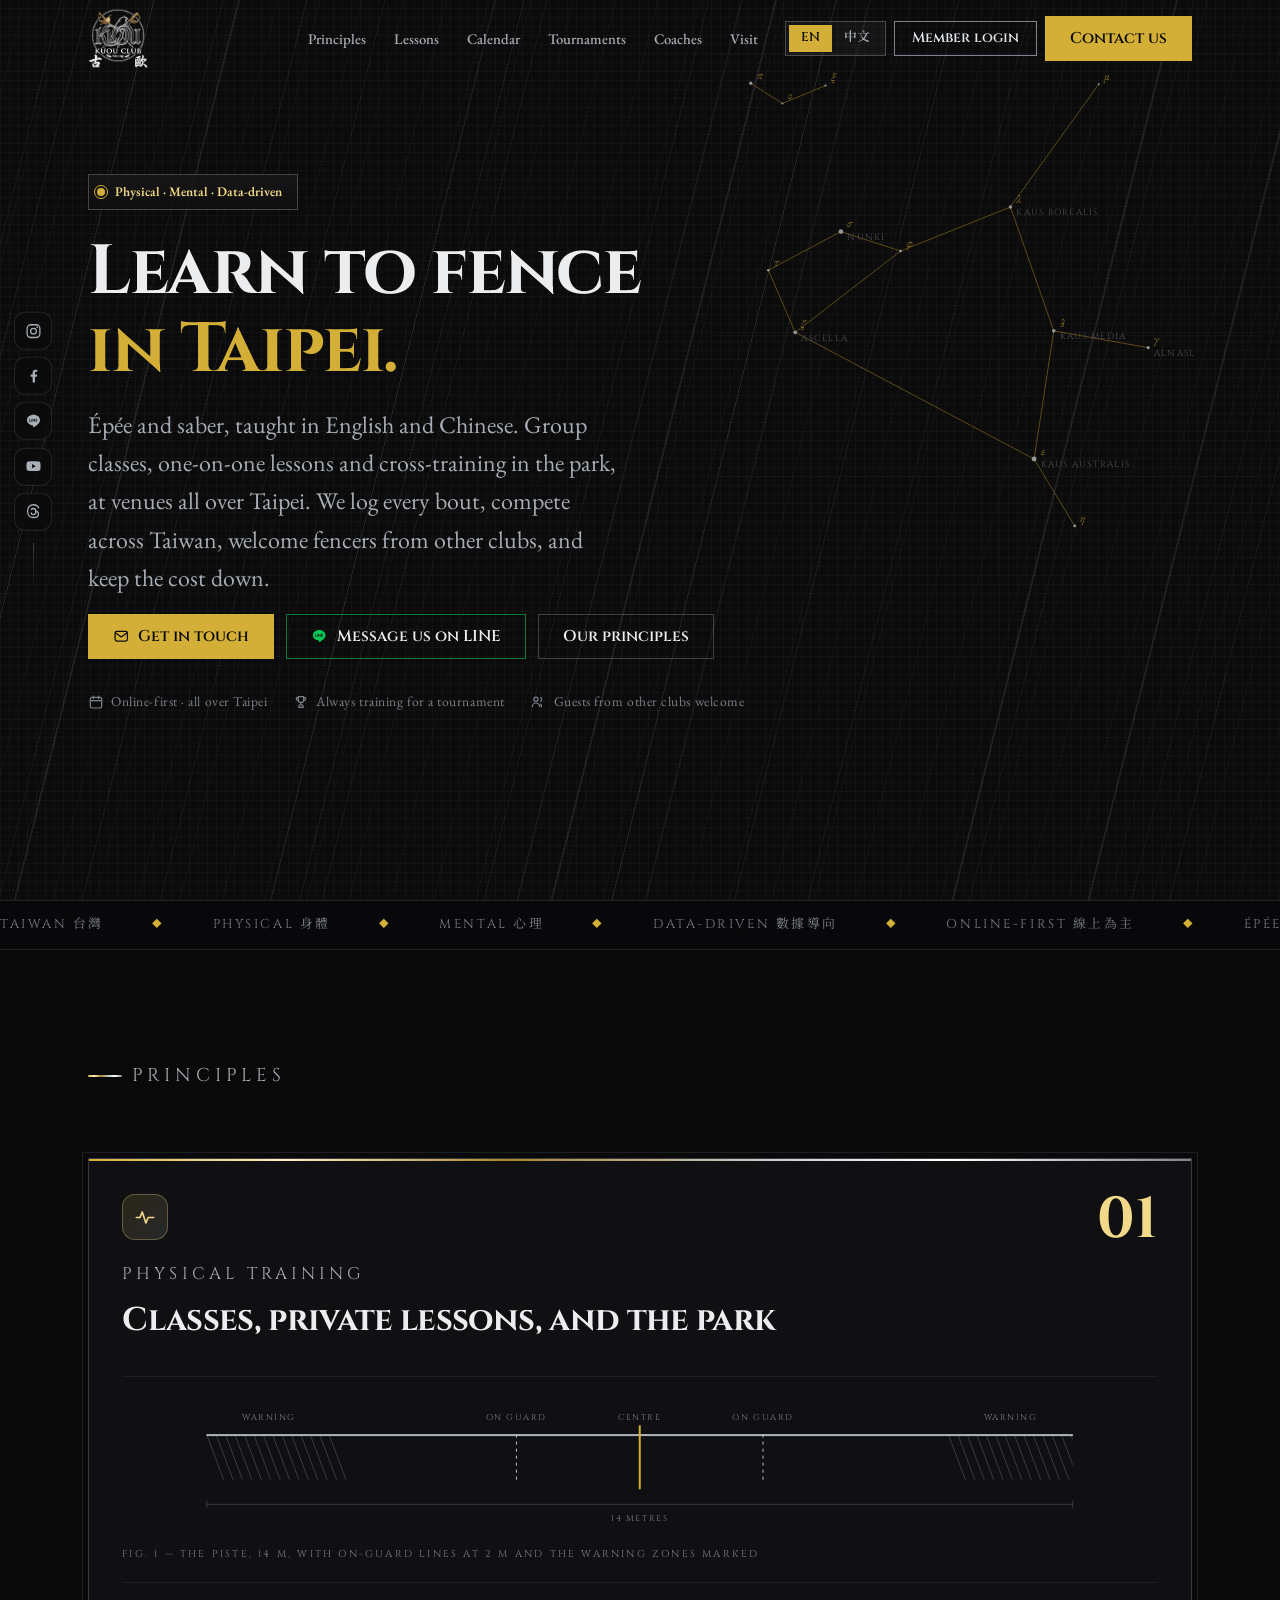
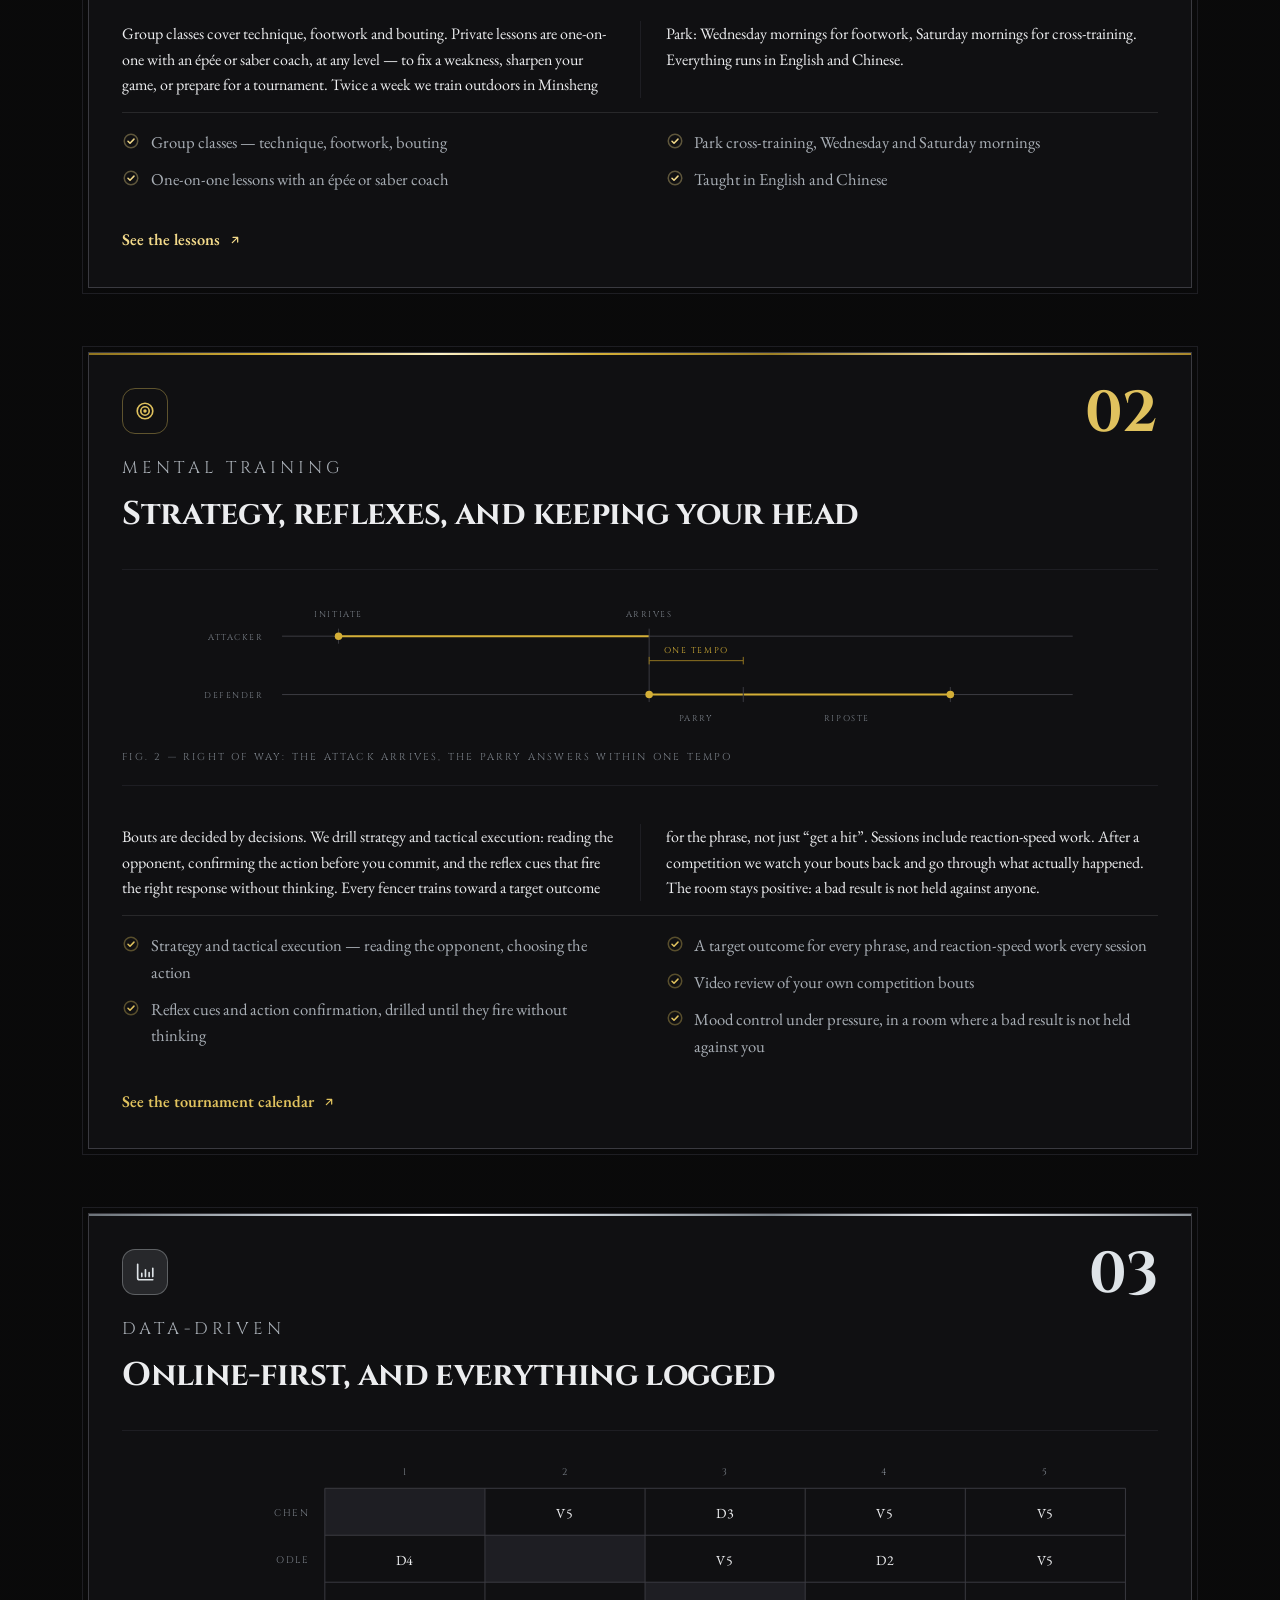
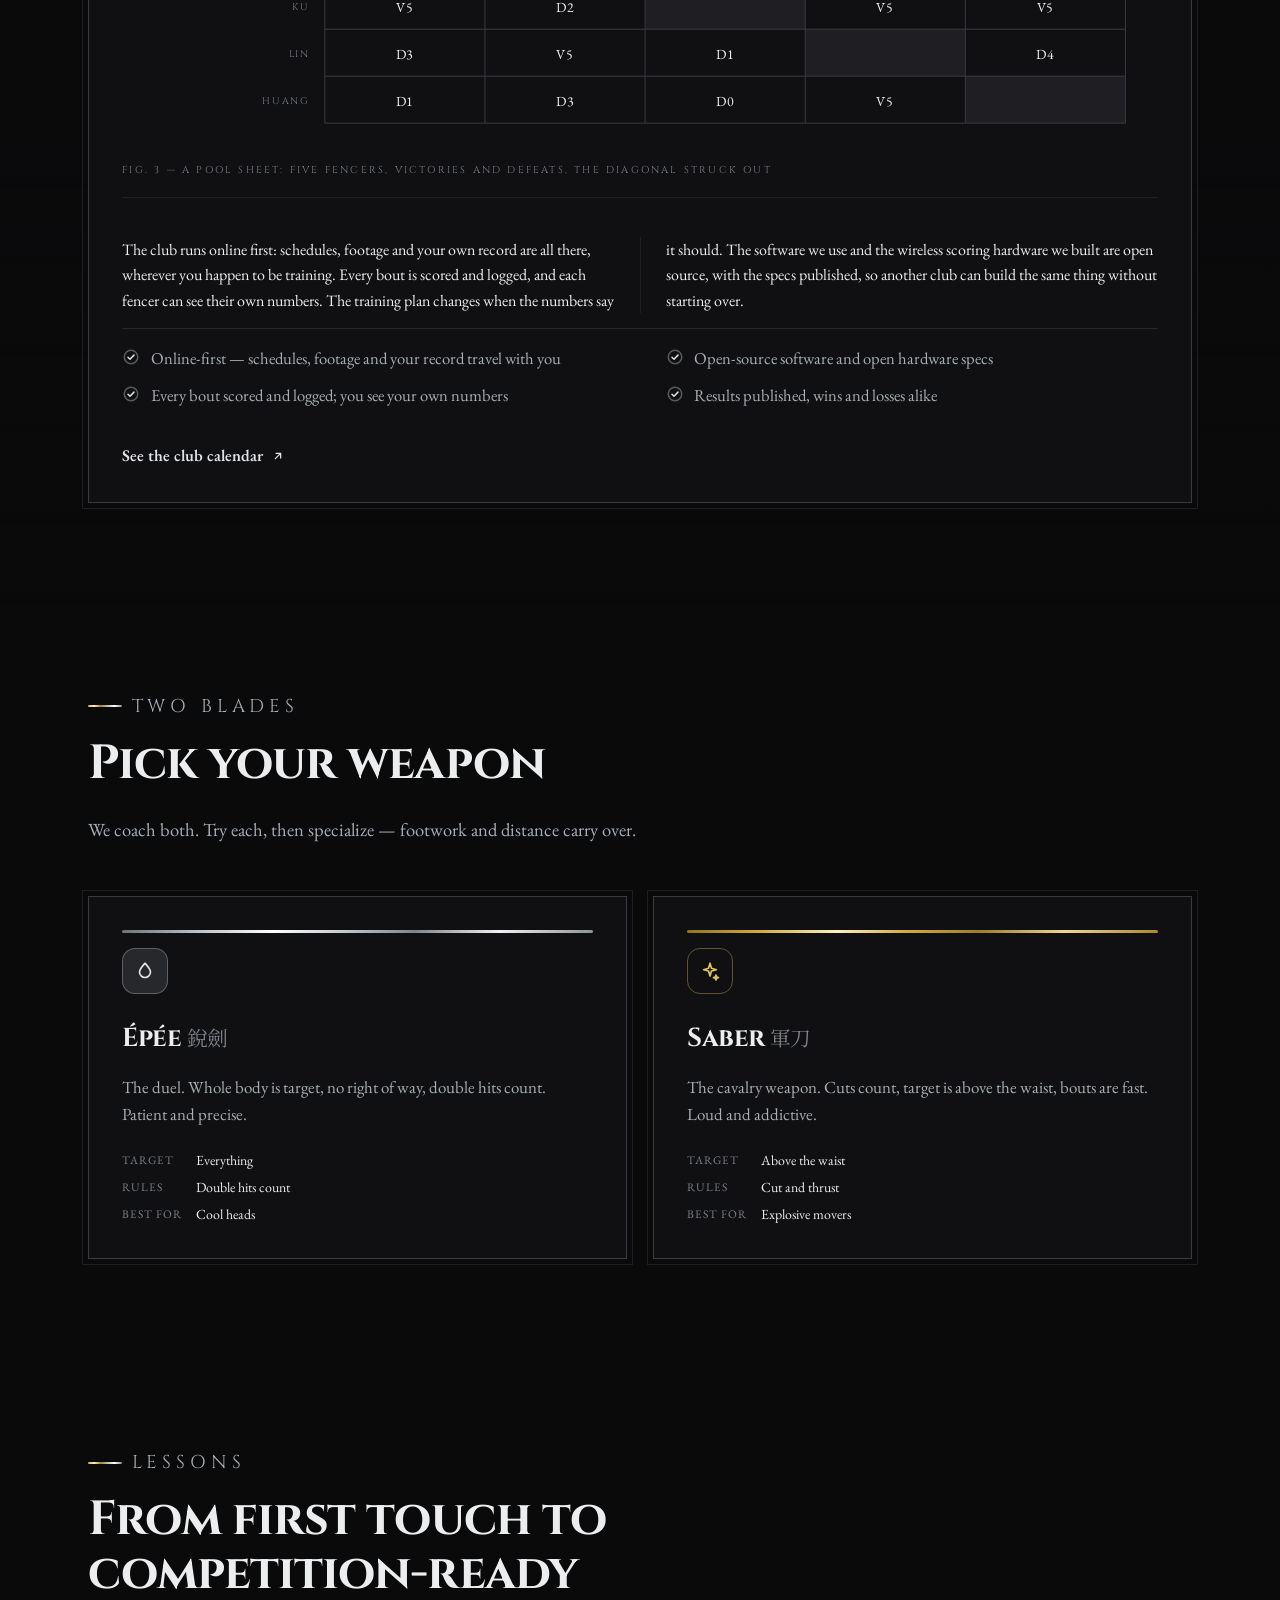
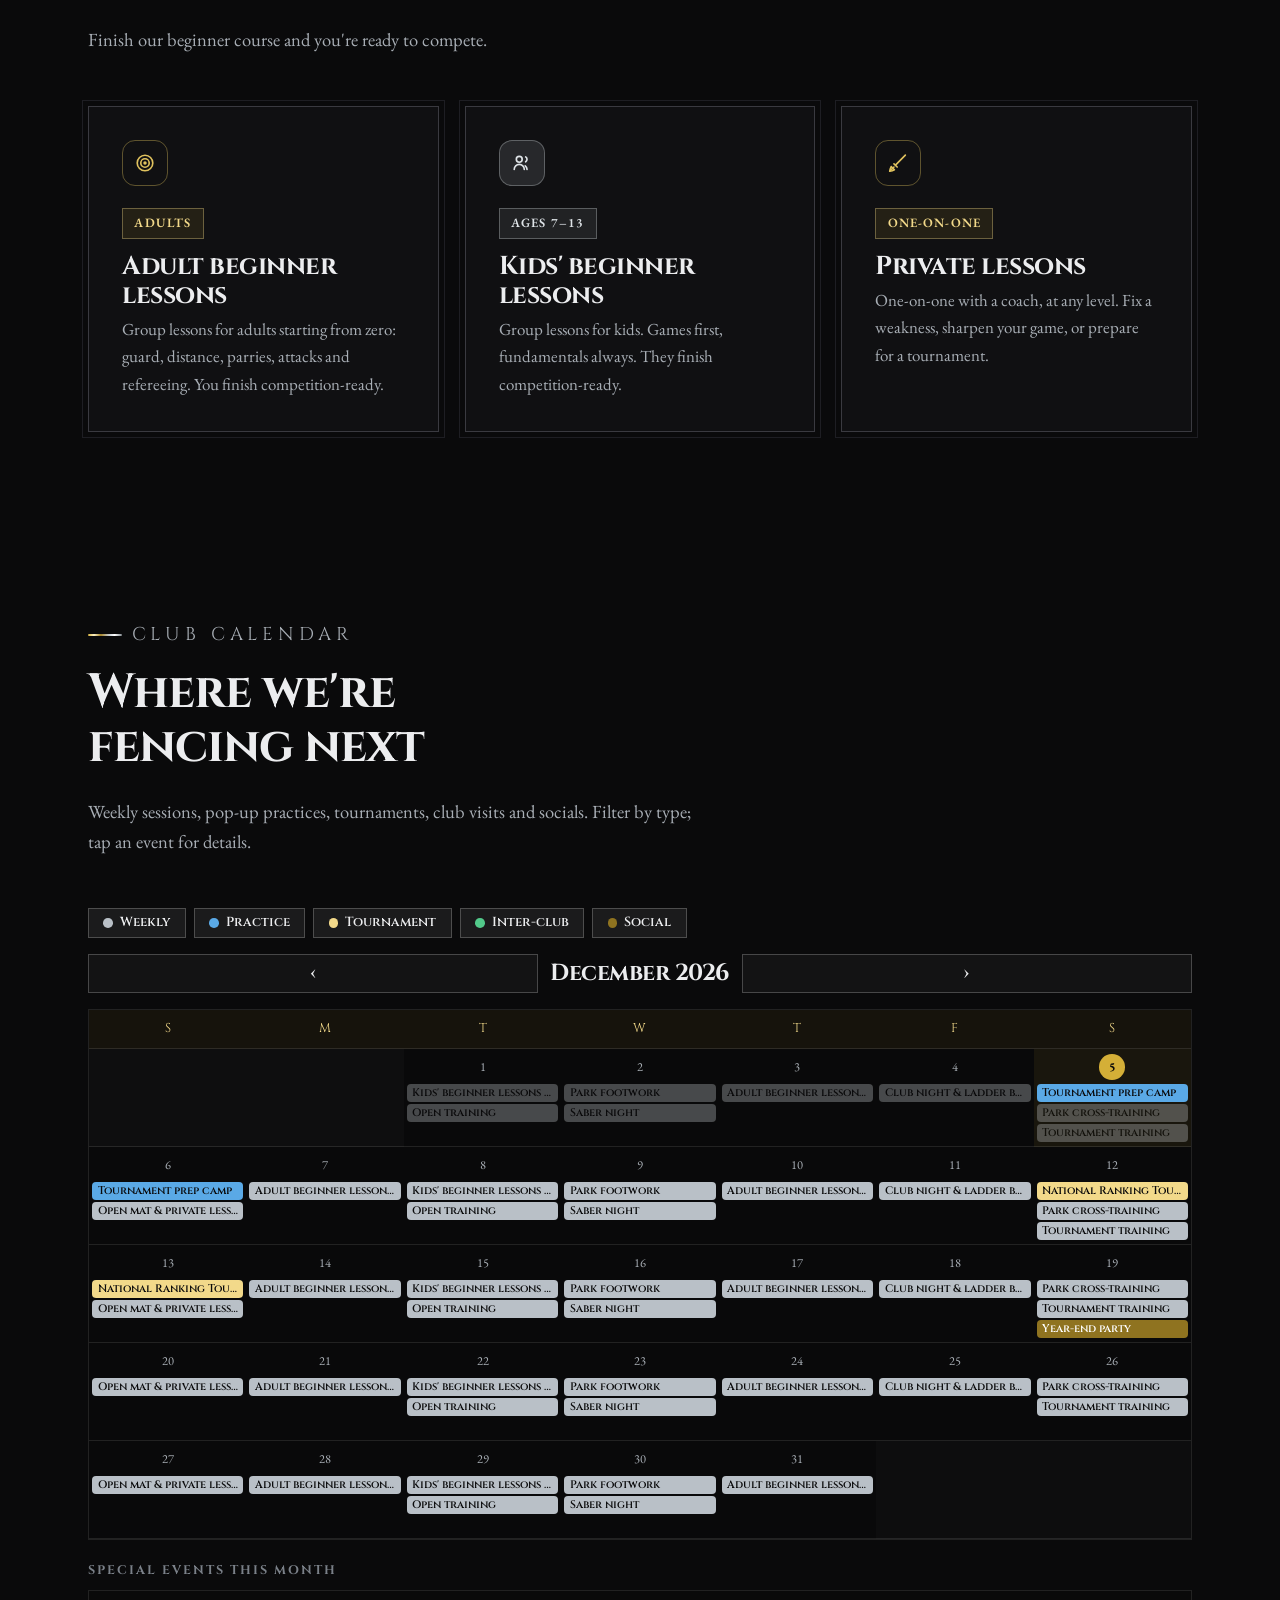
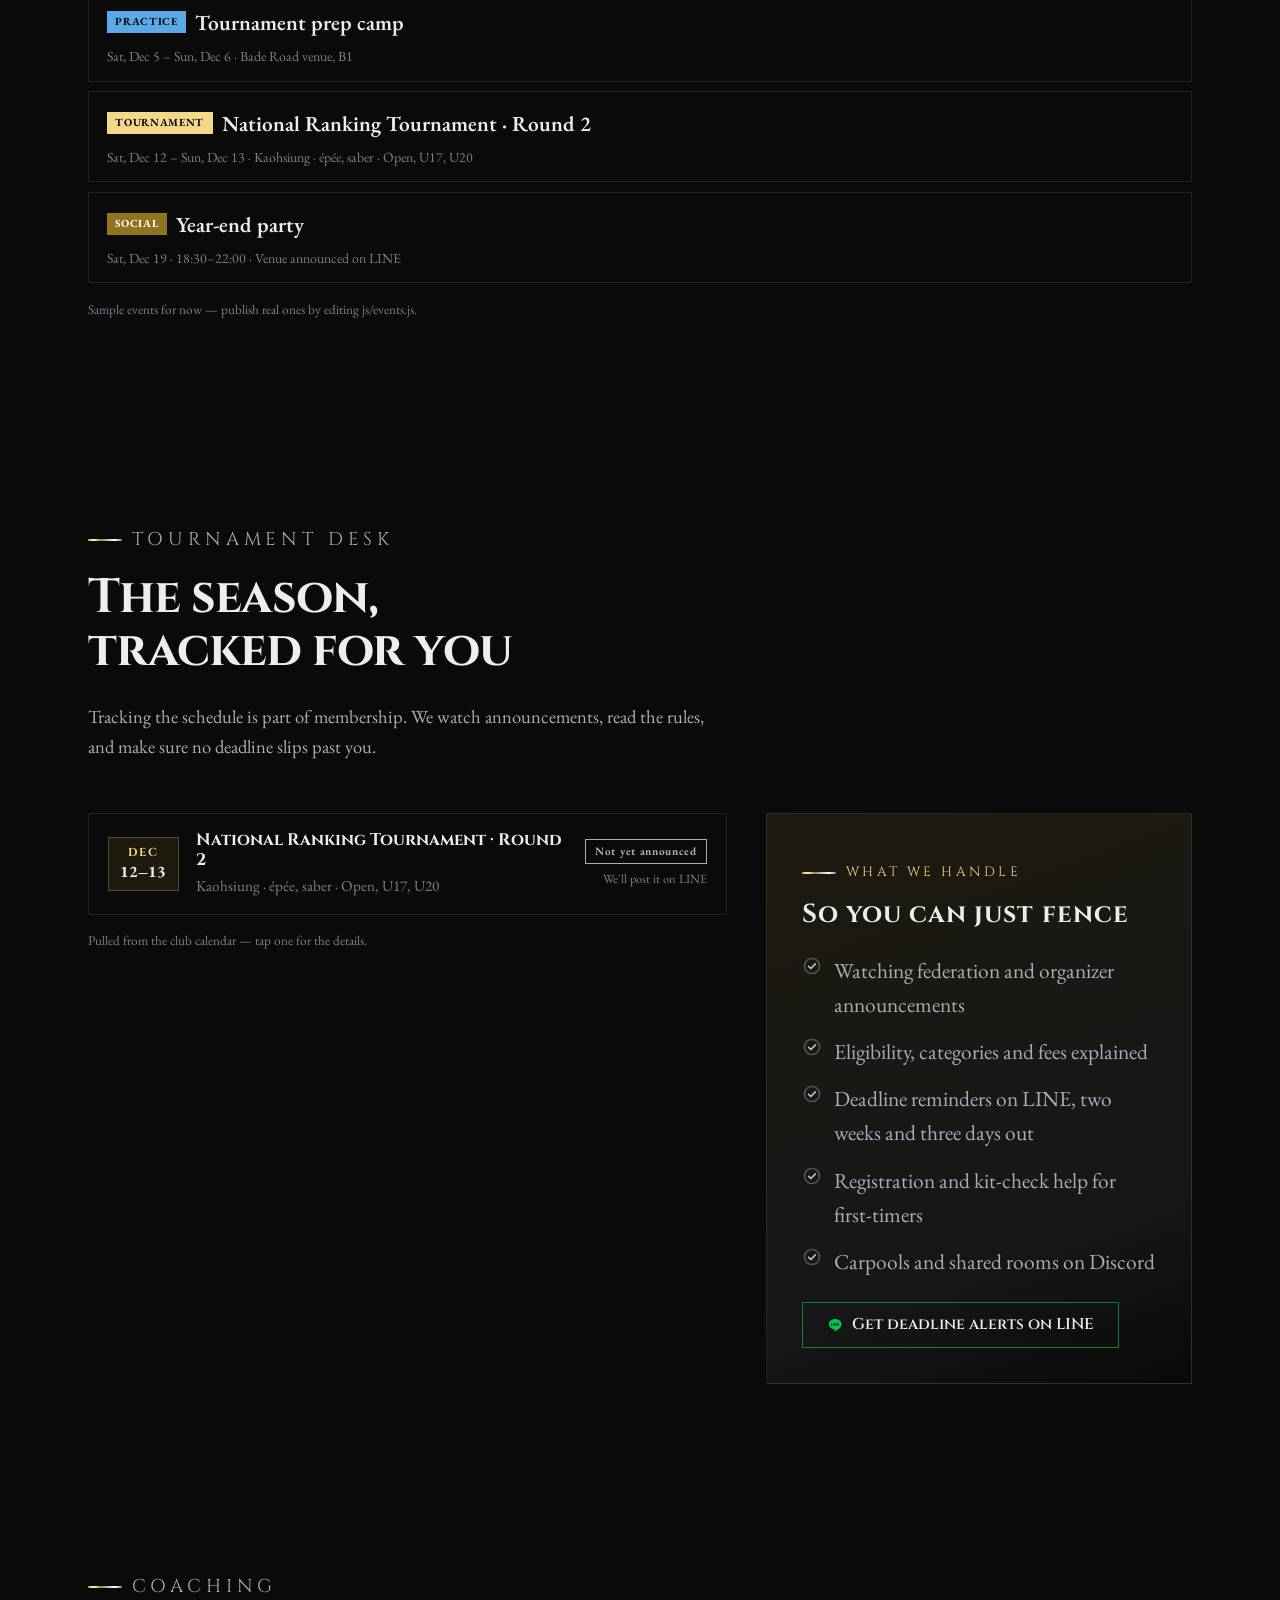
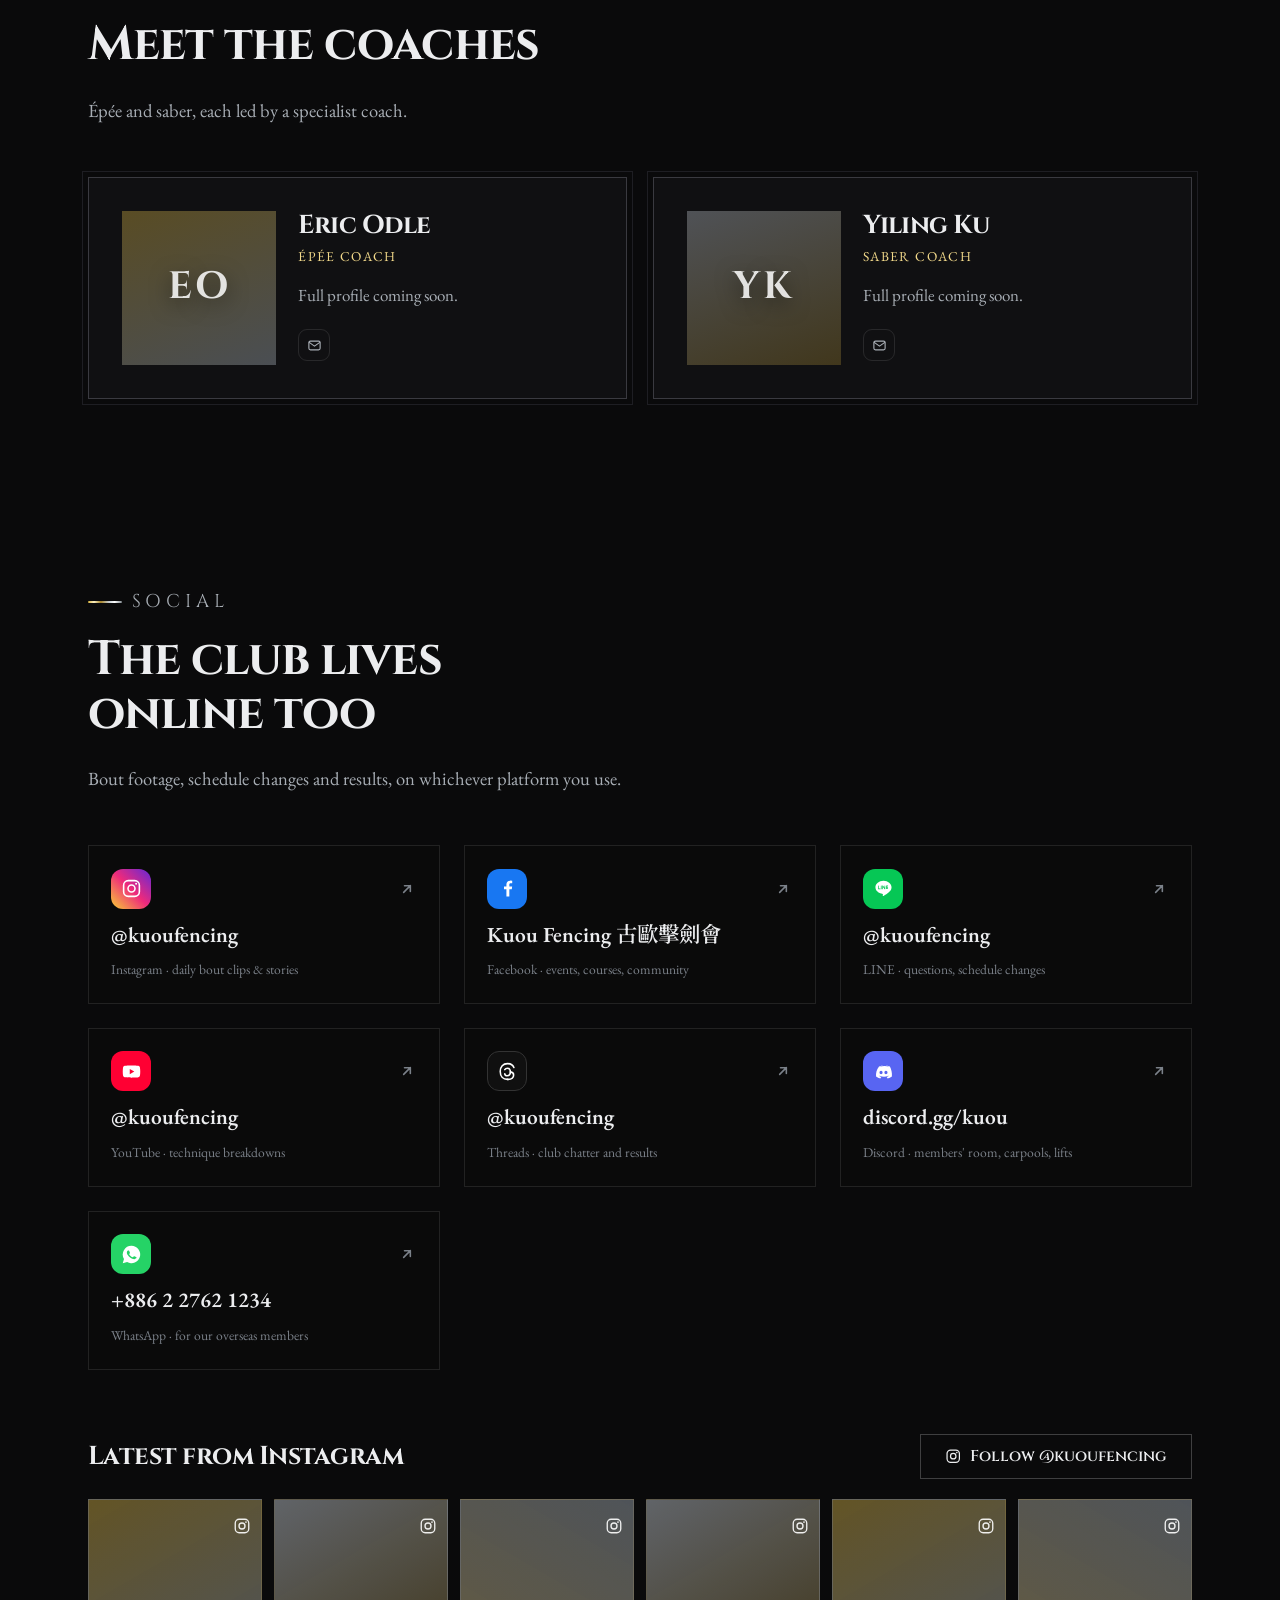
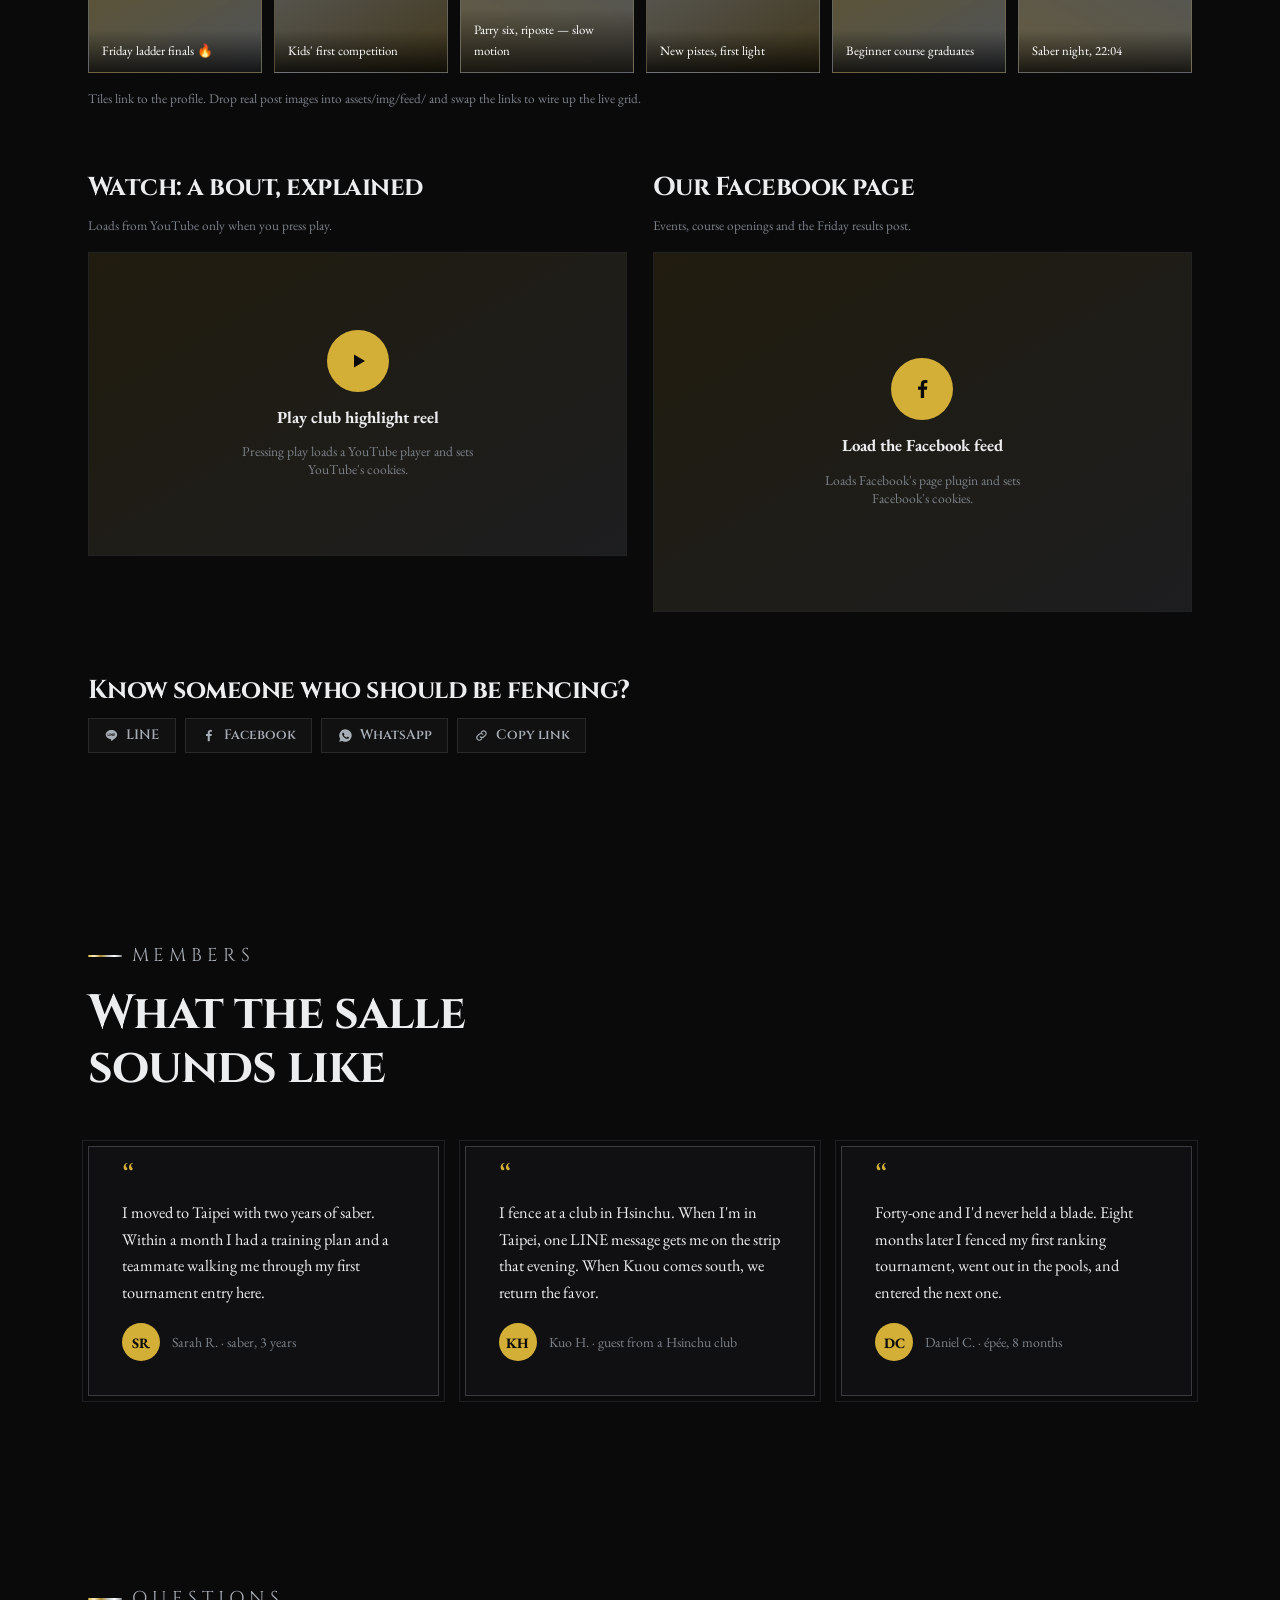
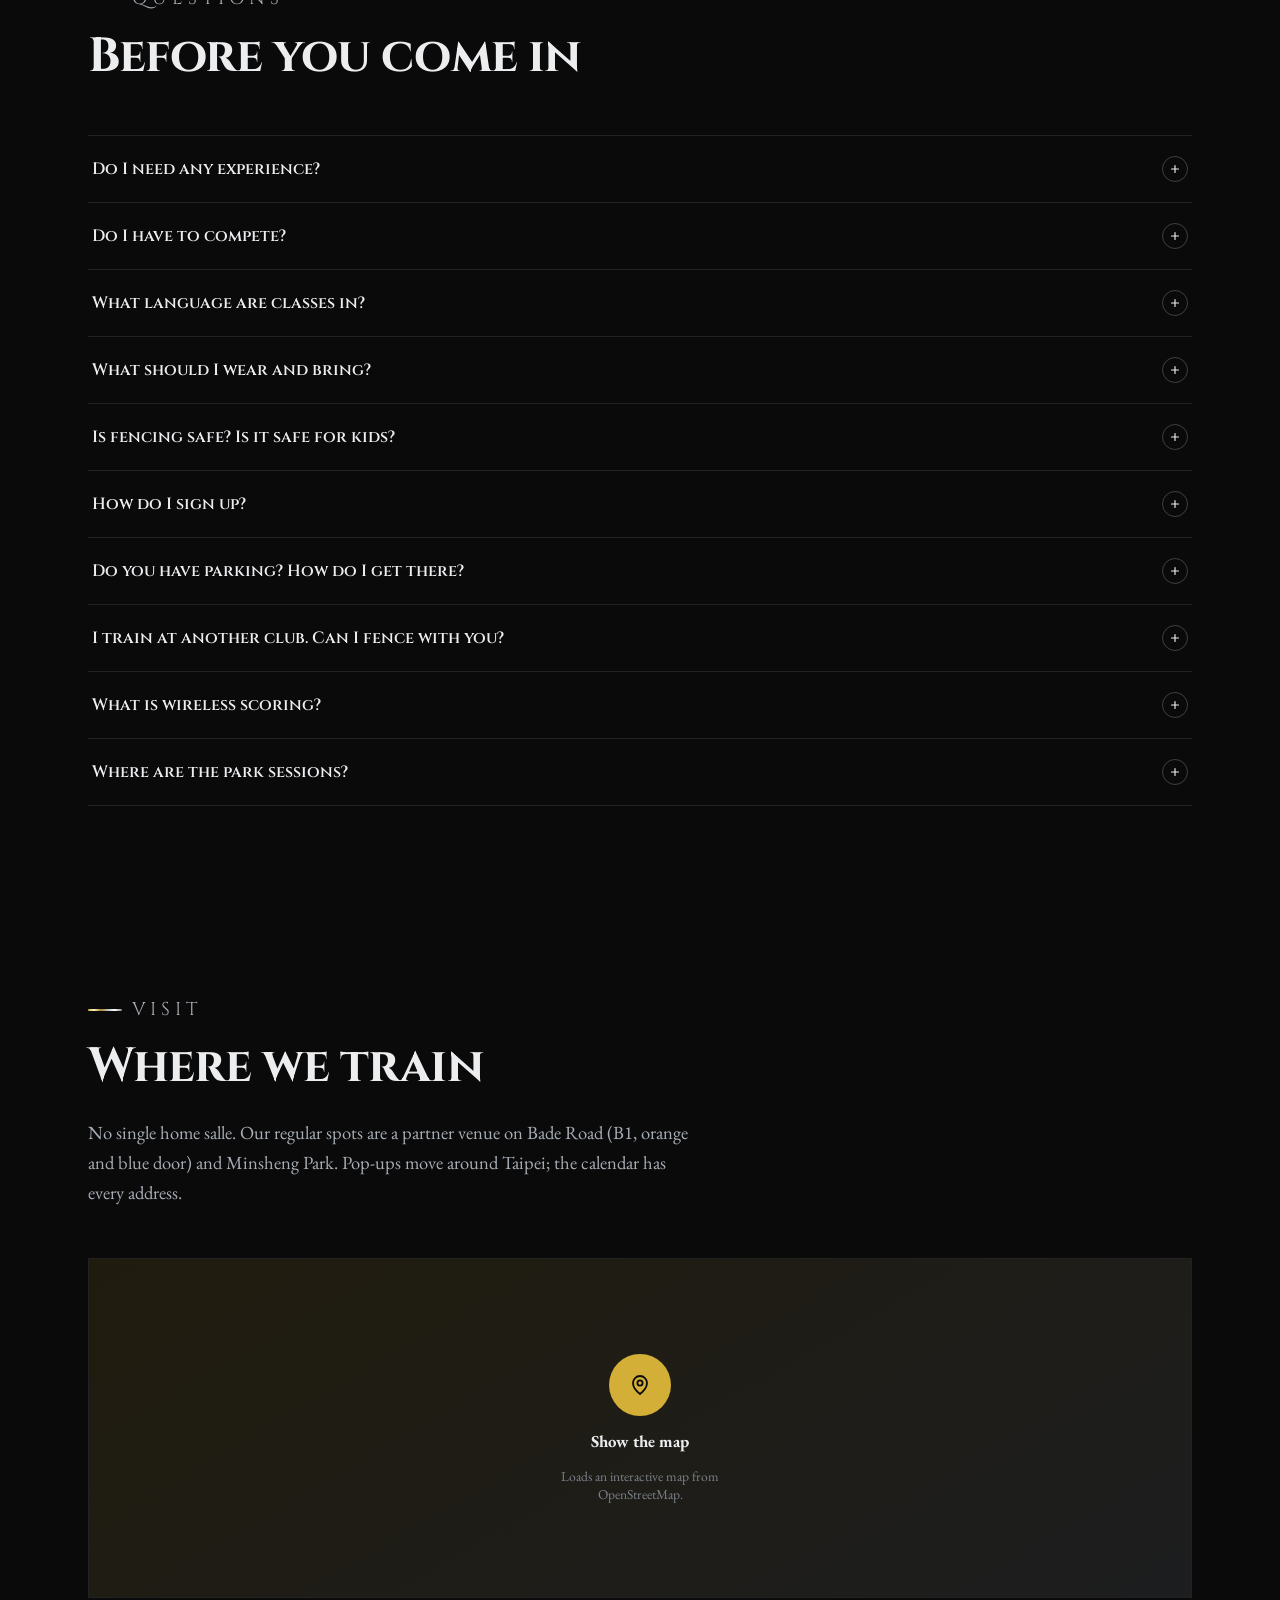
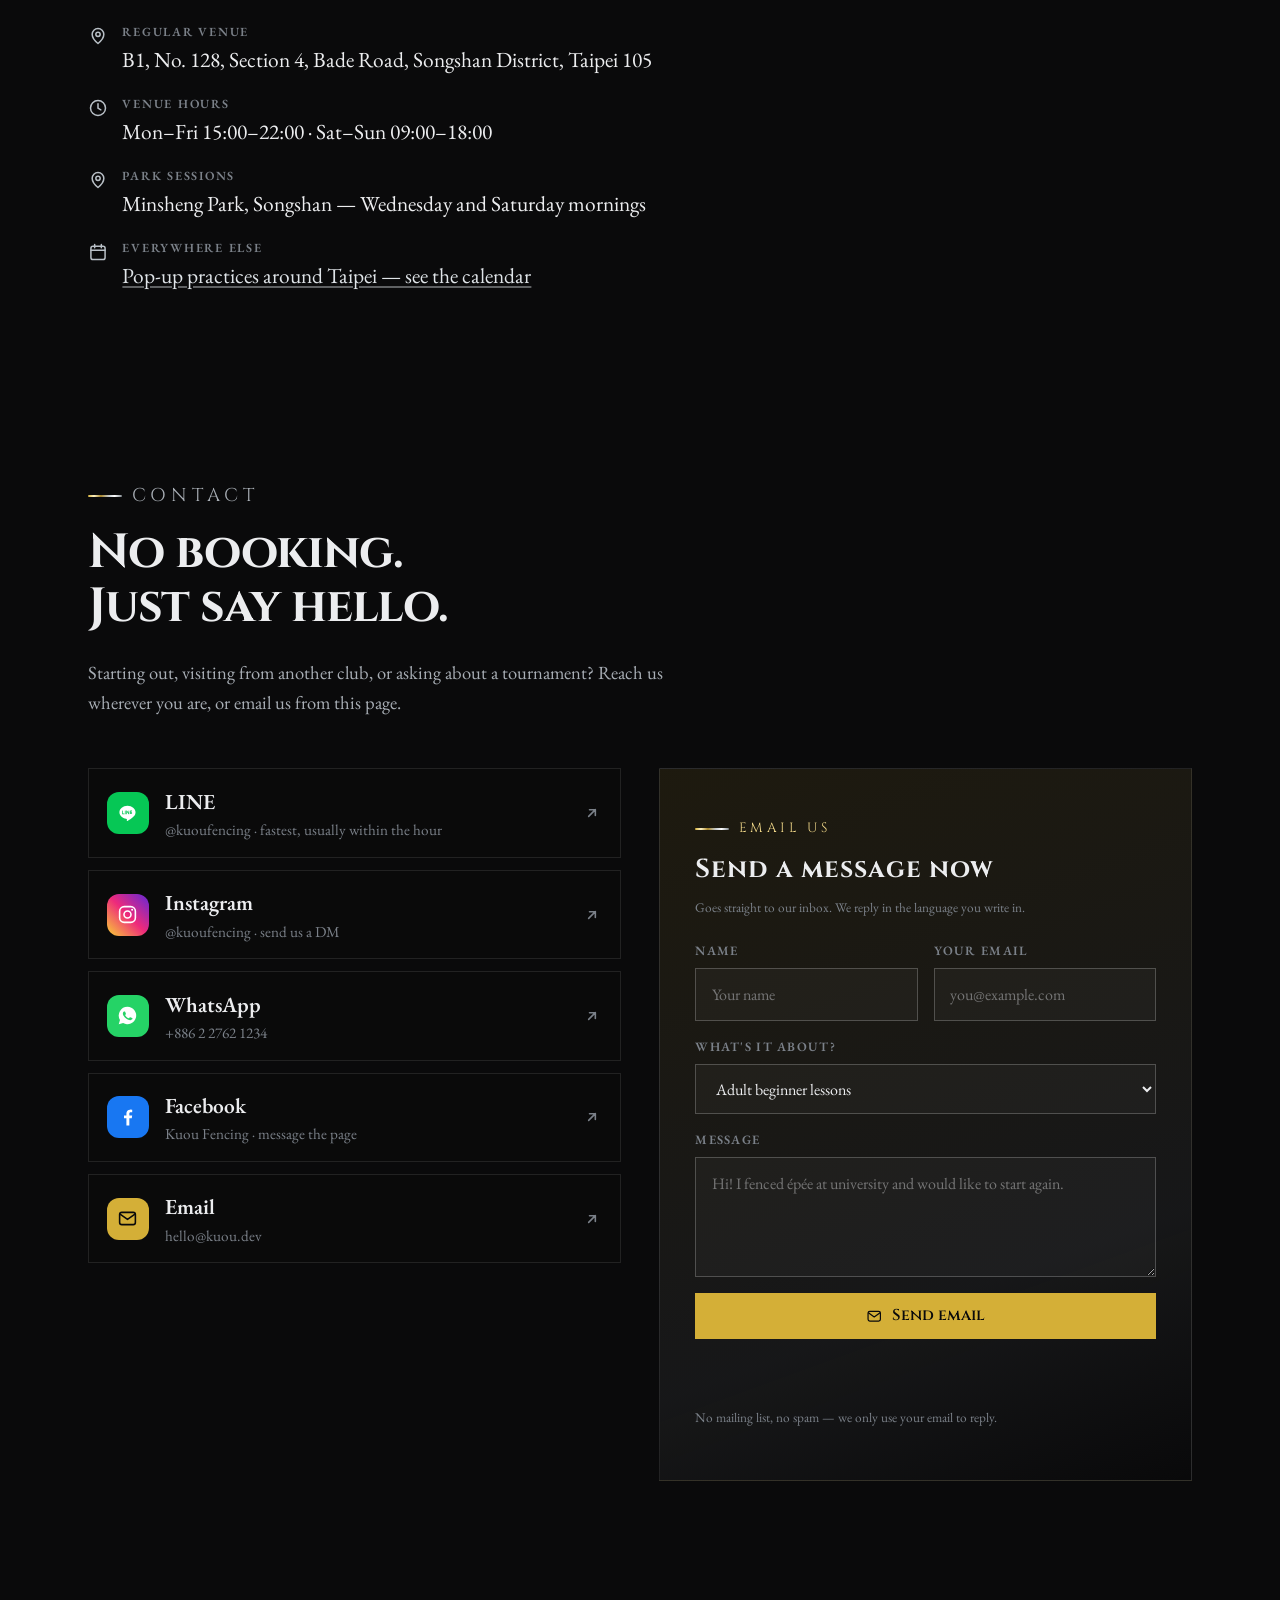
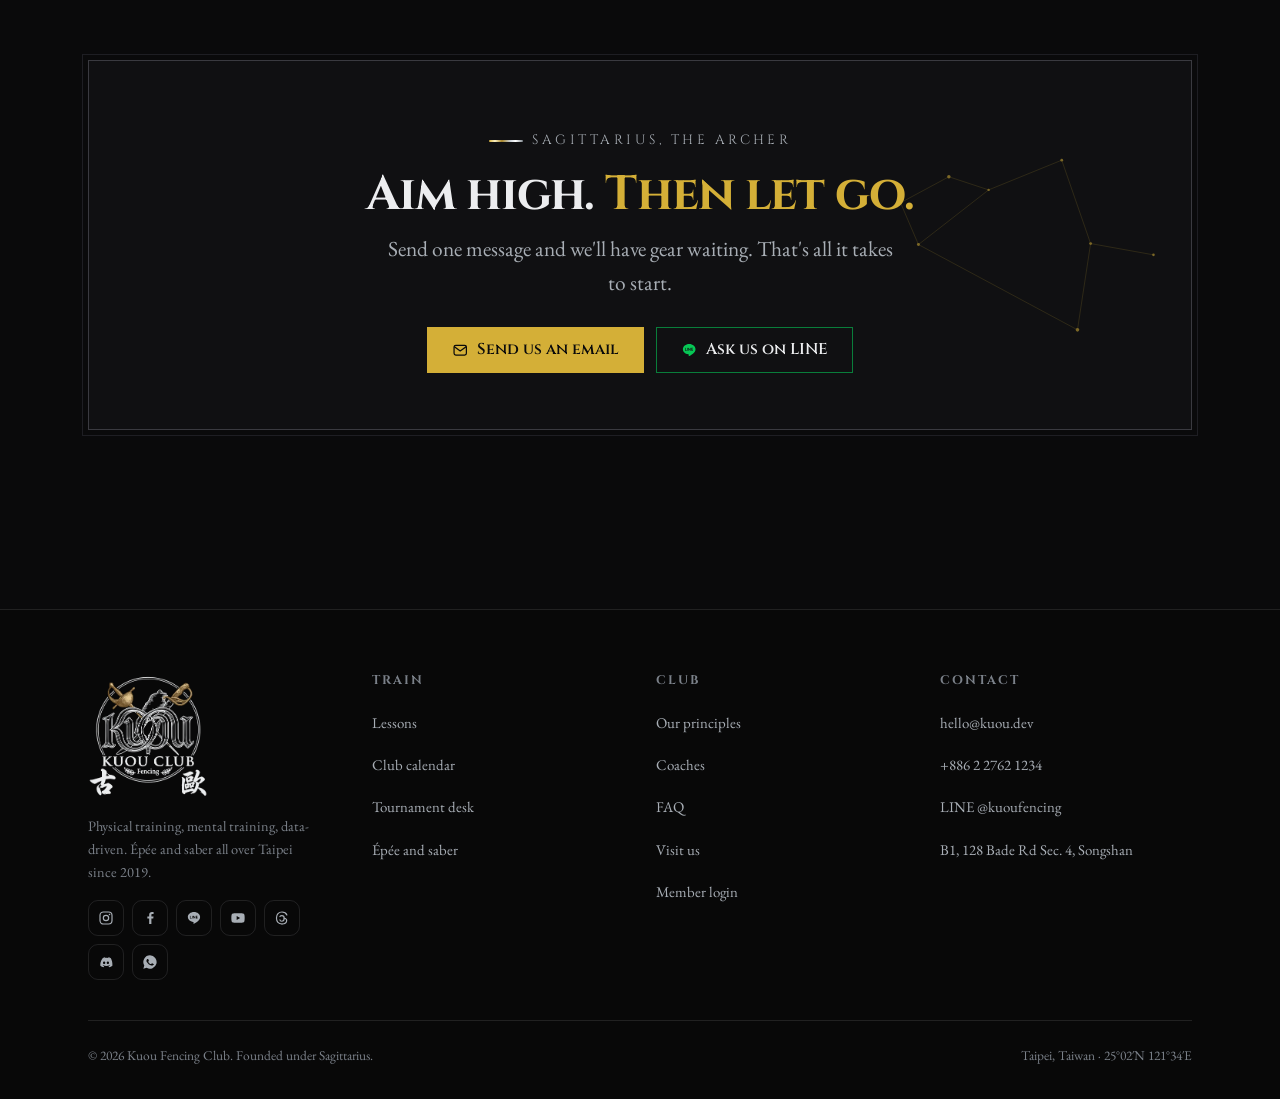
==== commit 5efc1694: "Use 古歐擊劍會 as the club's Chinese name, and 古歐 where the English says Kuou" ====
--- a/index.html
+++ b/index.html
@@ -3,8 +3,8 @@
 <head>
 <meta charset="utf-8">
 <meta name="viewport" content="width=device-width, initial-scale=1">
-<title data-en="Kuou Fencing Club — Physical training, mental training, data-driven. Fencing in Taipei, Taiwan" data-zh="Kuou 擊劍會 — 台灣台北的擊劍會：身體訓練、心理訓練、數據導向">Kuou Fencing Club — Physical training, mental training, data-driven. Fencing in Taipei, Taiwan</title>
-<meta name="description" content="Kuou Fencing Club is an online-first épée and saber club in Taipei, Taiwan, built on three things: physical training, mental training, and data-driven coaching. Tracked bouts, video analysis, tournament support, guests from other clubs welcome." data-en-content="Kuou Fencing Club is an online-first épée and saber club in Taipei, Taiwan, built on three things: physical training, mental training, and data-driven coaching. Tracked bouts, video analysis, tournament support, guests from other clubs welcome." data-zh-content="Kuou 擊劍會是台灣台北以線上為主的銳劍與軍刀俱樂部，立足於三件事：身體訓練、心理訓練，以及數據導向的指導。對打計分入檔、影片分析、賽事協助，歡迎其他俱樂部劍手。">
+<title data-en="Kuou Fencing Club — Physical training, mental training, data-driven. Fencing in Taipei, Taiwan" data-zh="古歐擊劍會 — 台灣台北的擊劍會：身體訓練、心理訓練、數據導向">Kuou Fencing Club — Physical training, mental training, data-driven. Fencing in Taipei, Taiwan</title>
+<meta name="description" content="Kuou Fencing Club is an online-first épée and saber club in Taipei, Taiwan, built on three things: physical training, mental training, and data-driven coaching. Tracked bouts, video analysis, tournament support, guests from other clubs welcome." data-en-content="Kuou Fencing Club is an online-first épée and saber club in Taipei, Taiwan, built on three things: physical training, mental training, and data-driven coaching. Tracked bouts, video analysis, tournament support, guests from other clubs welcome." data-zh-content="古歐擊劍會是台灣台北以線上為主的銳劍與軍刀俱樂部，立足於三件事：身體訓練、心理訓練，以及數據導向的指導。對打計分入檔、影片分析、賽事協助，歡迎其他俱樂部劍手。">
 <meta name="theme-color" content="#0a0a0b">
 <meta name="author" content="Kuou Fencing Club">
 <meta name="keywords" content="Taipei fencing, fencing club Taipei, 台北擊劍, 擊劍課程, epee, saber, 銳劍, 軍刀, fencing lessons Taipei">
@@ -40,7 +40,7 @@
   "@context": "https://schema.org",
   "@type": "SportsClub",
   "name": "Kuou Fencing Club",
-  "alternateName": "Kuou 擊劍會",
+  "alternateName": "古歐擊劍會",
   "description": "Online-first épée and saber club in Taipei, Taiwan: physical training, mental training, and data-driven coaching. Guests from other clubs welcome.",
   "url": "https://www.kuou.dev/",
   "logo": "https://www.kuou.dev/assets/logo.svg",
@@ -164,7 +164,7 @@
 <!-- ═══ header ════════════════════════════════════════════════════════════ -->
 <header class="topbar" id="topbar">
   <div class="wrap">
-    <a class="brand" href="#top" aria-label="Kuou Fencing Club — home" data-en-aria-label="Kuou Fencing Club — home" data-zh-aria-label="Kuou 擊劍會——首頁">
+    <a class="brand" href="#top" aria-label="Kuou Fencing Club — home" data-en-aria-label="Kuou Fencing Club — home" data-zh-aria-label="古歐擊劍會——首頁">
       <img src="assets/logo.webp" alt="" width="60" height="62">
     </a>
 
@@ -514,7 +514,7 @@
       </a>
       <a class="social-card" href="https://www.facebook.com/kuoufencing" target="_blank" rel="noopener">
         <div class="top"><span class="mark m-fb"><svg><use href="#i-fb"/></svg></span><svg class="arrow" width="20" height="20"><use href="#i-out"/></svg></div>
-        <span class="handle">Kuou Fencing 擊劍會</span>
+        <span class="handle">Kuou Fencing 古歐擊劍會</span>
         <span class="meta" data-en="Facebook · events, courses, community" data-zh="Facebook・活動、開課、社群">Facebook · events, courses, community</span>
       </a>
       <a class="social-card" href="https://line.me/R/ti/p/@kuoufencing" target="_blank" rel="noopener">
@@ -635,7 +635,7 @@
         <footer><span class="avatar">SR</span><span>Sarah R. · <span data-en="saber, 3 years" data-zh="軍刀・三年">saber, 3 years</span></span></footer>
       </article>
       <article class="card quote reveal reveal-2">
-        <blockquote data-en="I fence at a club in Hsinchu. When I'm in Taipei, one LINE message gets me on the strip that evening. When Kuou comes south, we return the favor." data-zh="我在新竹的俱樂部練劍。到台北時，傳一則 LINE 訊息，當晚就能上劍道。Kuou 南下時，我們也同樣歡迎。">I fence at a club in Hsinchu. When I'm in Taipei, one LINE message gets me on the strip that evening. When Kuou comes south, we return the favor.</blockquote>
+        <blockquote data-en="I fence at a club in Hsinchu. When I'm in Taipei, one LINE message gets me on the strip that evening. When Kuou comes south, we return the favor." data-zh="我在新竹的俱樂部練劍。到台北時，傳一則 LINE 訊息，當晚就能上劍道。古歐南下時，我們也同樣歡迎。">I fence at a club in Hsinchu. When I'm in Taipei, one LINE message gets me on the strip that evening. When Kuou comes south, we return the favor.</blockquote>
         <footer><span class="avatar">KH</span><span>Kuo H. · <span data-en="guest from a Hsinchu club" data-zh="新竹俱樂部來訪劍手">guest from a Hsinchu club</span></span></footer>
       </article>
       <article class="card quote reveal reveal-3">
@@ -782,7 +782,7 @@
           </a>
           <a class="channel" href="https://www.facebook.com/kuoufencing" target="_blank" rel="noopener">
             <span class="mark m-fb"><svg aria-hidden="true"><use href="#i-fb"/></svg></span>
-            <span><b>Facebook</b><small data-en="Kuou Fencing · message the page" data-zh="擊劍會・私訊粉絲專頁">Kuou Fencing · message the page</small></span>
+            <span><b>Facebook</b><small data-en="Kuou Fencing · message the page" data-zh="古歐擊劍會・私訊粉絲專頁">Kuou Fencing · message the page</small></span>
             <svg class="arrow" aria-hidden="true"><use href="#i-out"/></svg>
           </a>
           <a class="channel" href="mailto:hello@kuou.dev">
@@ -849,7 +849,7 @@
 </section>
 
 <!-- ═══ cta band ══════════════════════════════════════════════════════════ -->
-<section id="cta" aria-label="Join Kuou" data-en-aria-label="Join Kuou" data-zh-aria-label="加入 Kuou">
+<section id="cta" aria-label="Join Kuou" data-en-aria-label="Join Kuou" data-zh-aria-label="加入古歐">
   <div class="wrap">
     <div class="cta-band reveal">
       <!-- Sagittarius: the same Teapot asterism as the hero, drawn faint behind the copy -->
@@ -887,7 +887,7 @@
   <div class="wrap">
     <div class="foot-grid">
       <div class="foot-brand">
-        <a class="brand" href="#top" style="margin-bottom:1rem" aria-label="Kuou Fencing Club — home" data-en-aria-label="Kuou Fencing Club — home" data-zh-aria-label="Kuou 擊劍會——首頁">
+        <a class="brand" href="#top" style="margin-bottom:1rem" aria-label="Kuou Fencing Club — home" data-en-aria-label="Kuou Fencing Club — home" data-zh-aria-label="古歐擊劍會——首頁">
           <img src="assets/logo.webp" alt="" width="120" height="123" loading="lazy">
         </a>
         <p data-en="Physical training, mental training, data-driven. Épée and saber all over Taipei since 2019." data-zh="身體訓練、心理訓練、數據導向。自 2019 年起，在台北各地練銳劍與軍刀。">Physical training, mental training, data-driven. Épée and saber all over Taipei since 2019.</p>
@@ -935,7 +935,7 @@
     </div>
 
     <div class="foot-bottom">
-      <span data-en="© 2026 Kuou Fencing Club. Founded under Sagittarius." data-zh="© 2026 Kuou 擊劍會・生於射手座。">© 2026 Kuou Fencing Club. Founded under Sagittarius.</span>
+      <span data-en="© 2026 Kuou Fencing Club. Founded under Sagittarius." data-zh="© 2026 古歐擊劍會・生於射手座。">© 2026 Kuou Fencing Club. Founded under Sagittarius.</span>
       <span data-en="Taipei, Taiwan · 25°02′N 121°34′E" data-zh="台灣台北・北緯 25°02′ 東經 121°34′">Taipei, Taiwan · 25°02′N 121°34′E</span>
     </div>
   </div>
--- a/css/styles.css
+++ b/css/styles.css
@@ -1,5 +1,5 @@
 /* ===========================================================================
-   Kuou Fencing Club — 擊劍會 | styles.css
+   Kuou Fencing Club — 古歐擊劍會 | styles.css
    Black, gold and silver + Sagittarius. Hand-written CSS, no framework, no build.
    Line work, not light: no glow, no blur, no radial atmosphere, no gradient-
    clipped text, no border radius. Depth comes from drawn geometry, hairline
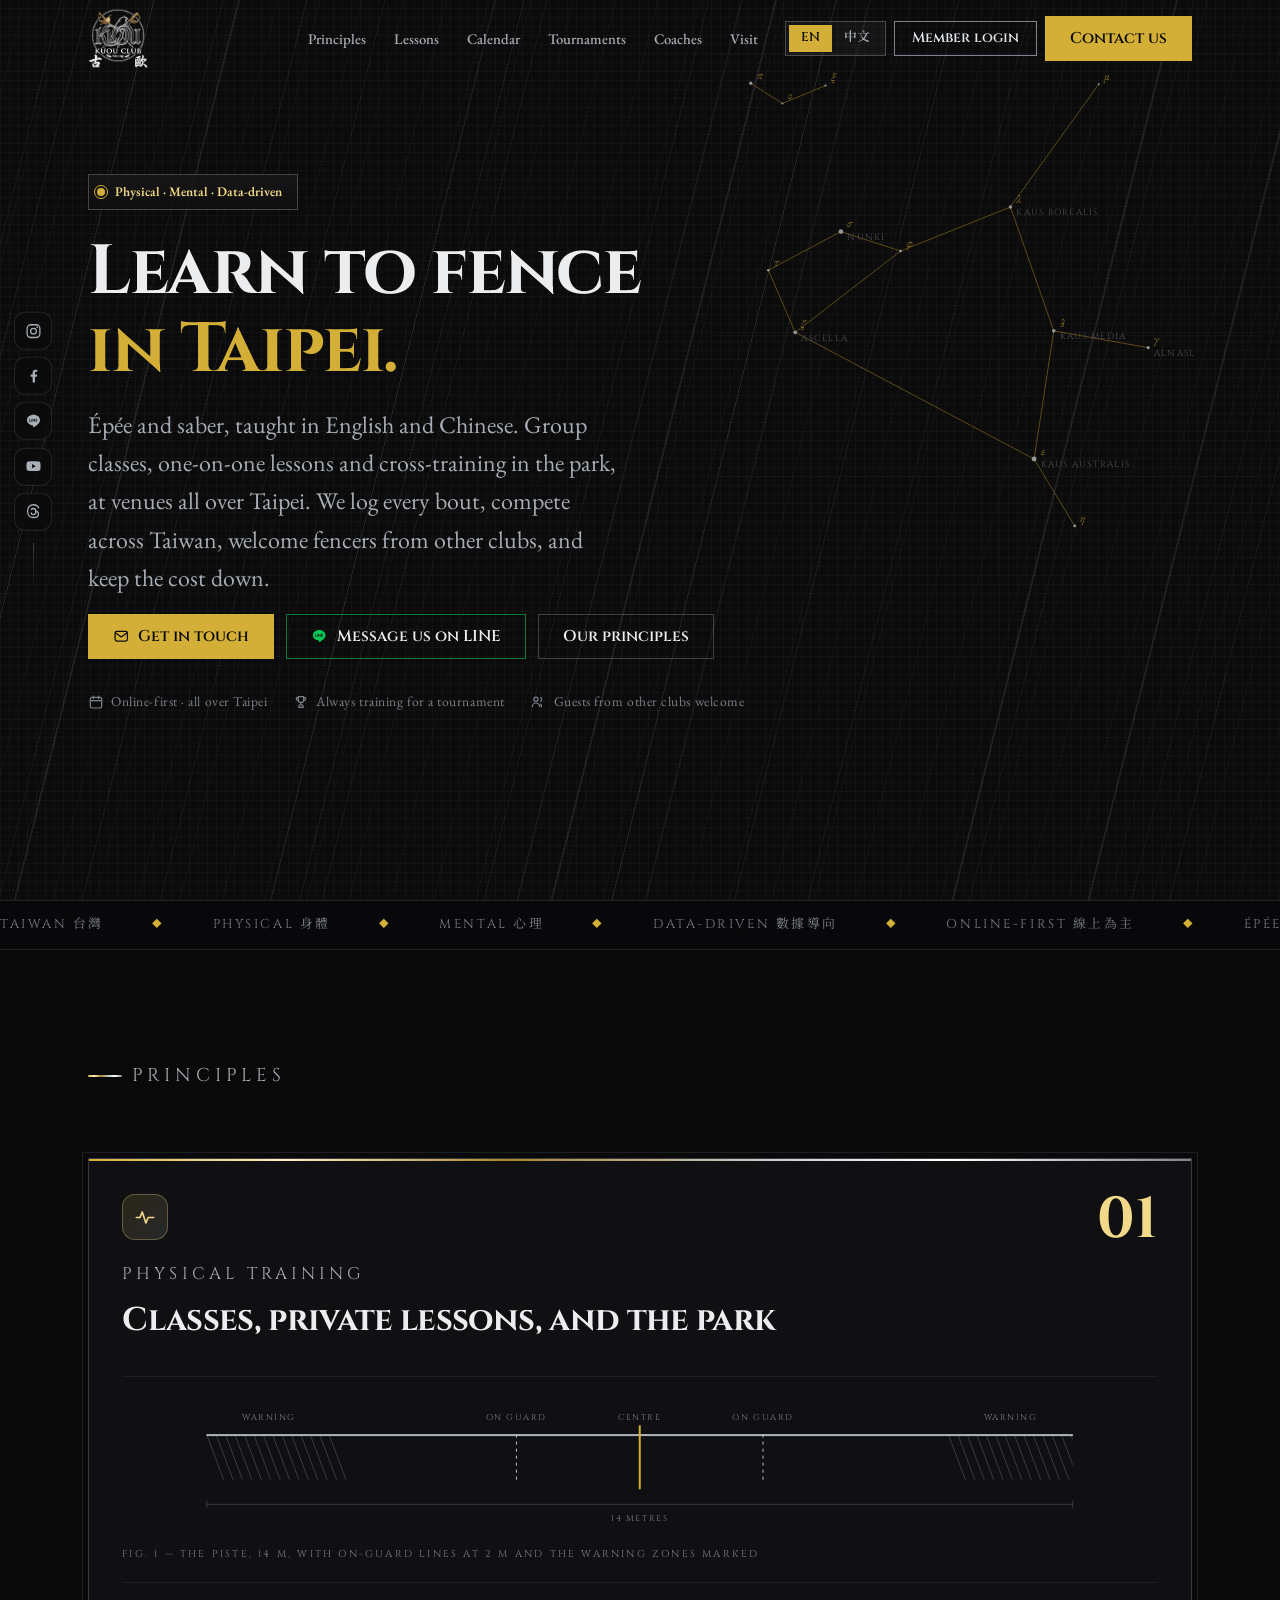
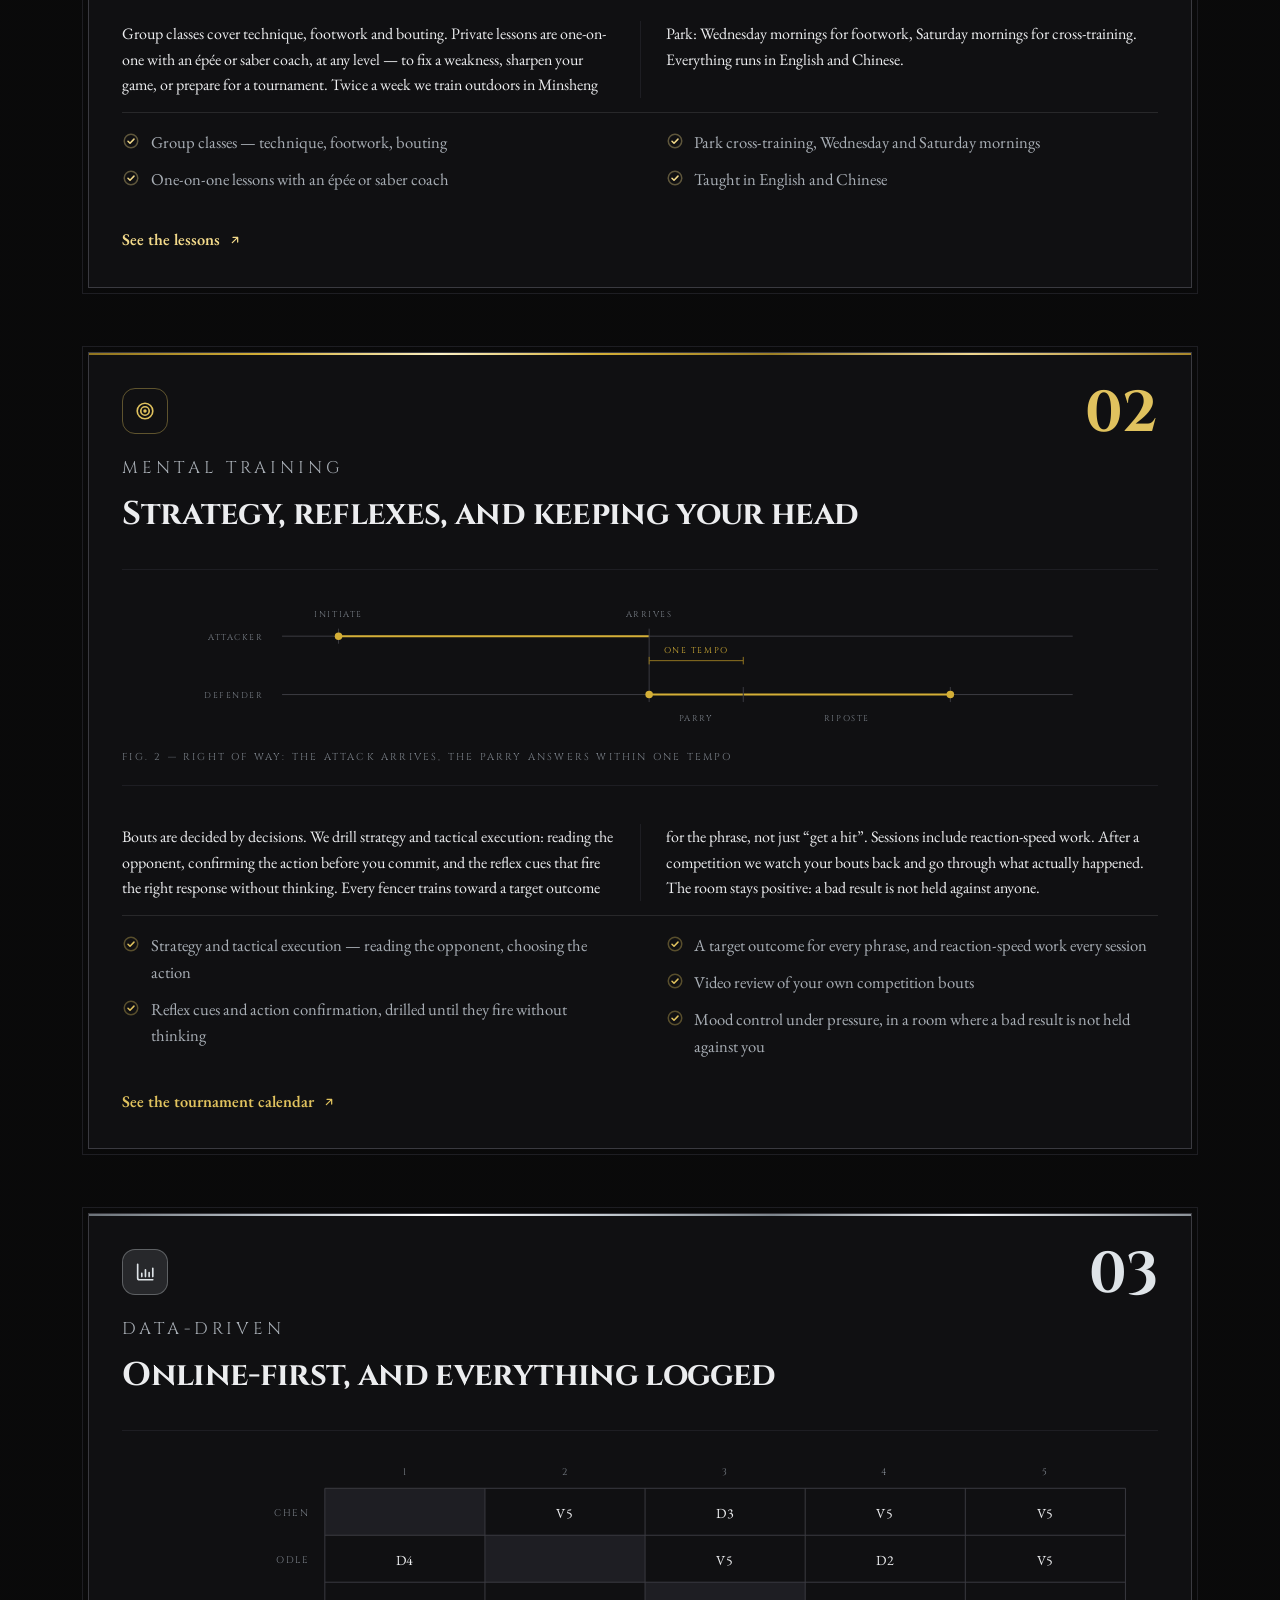
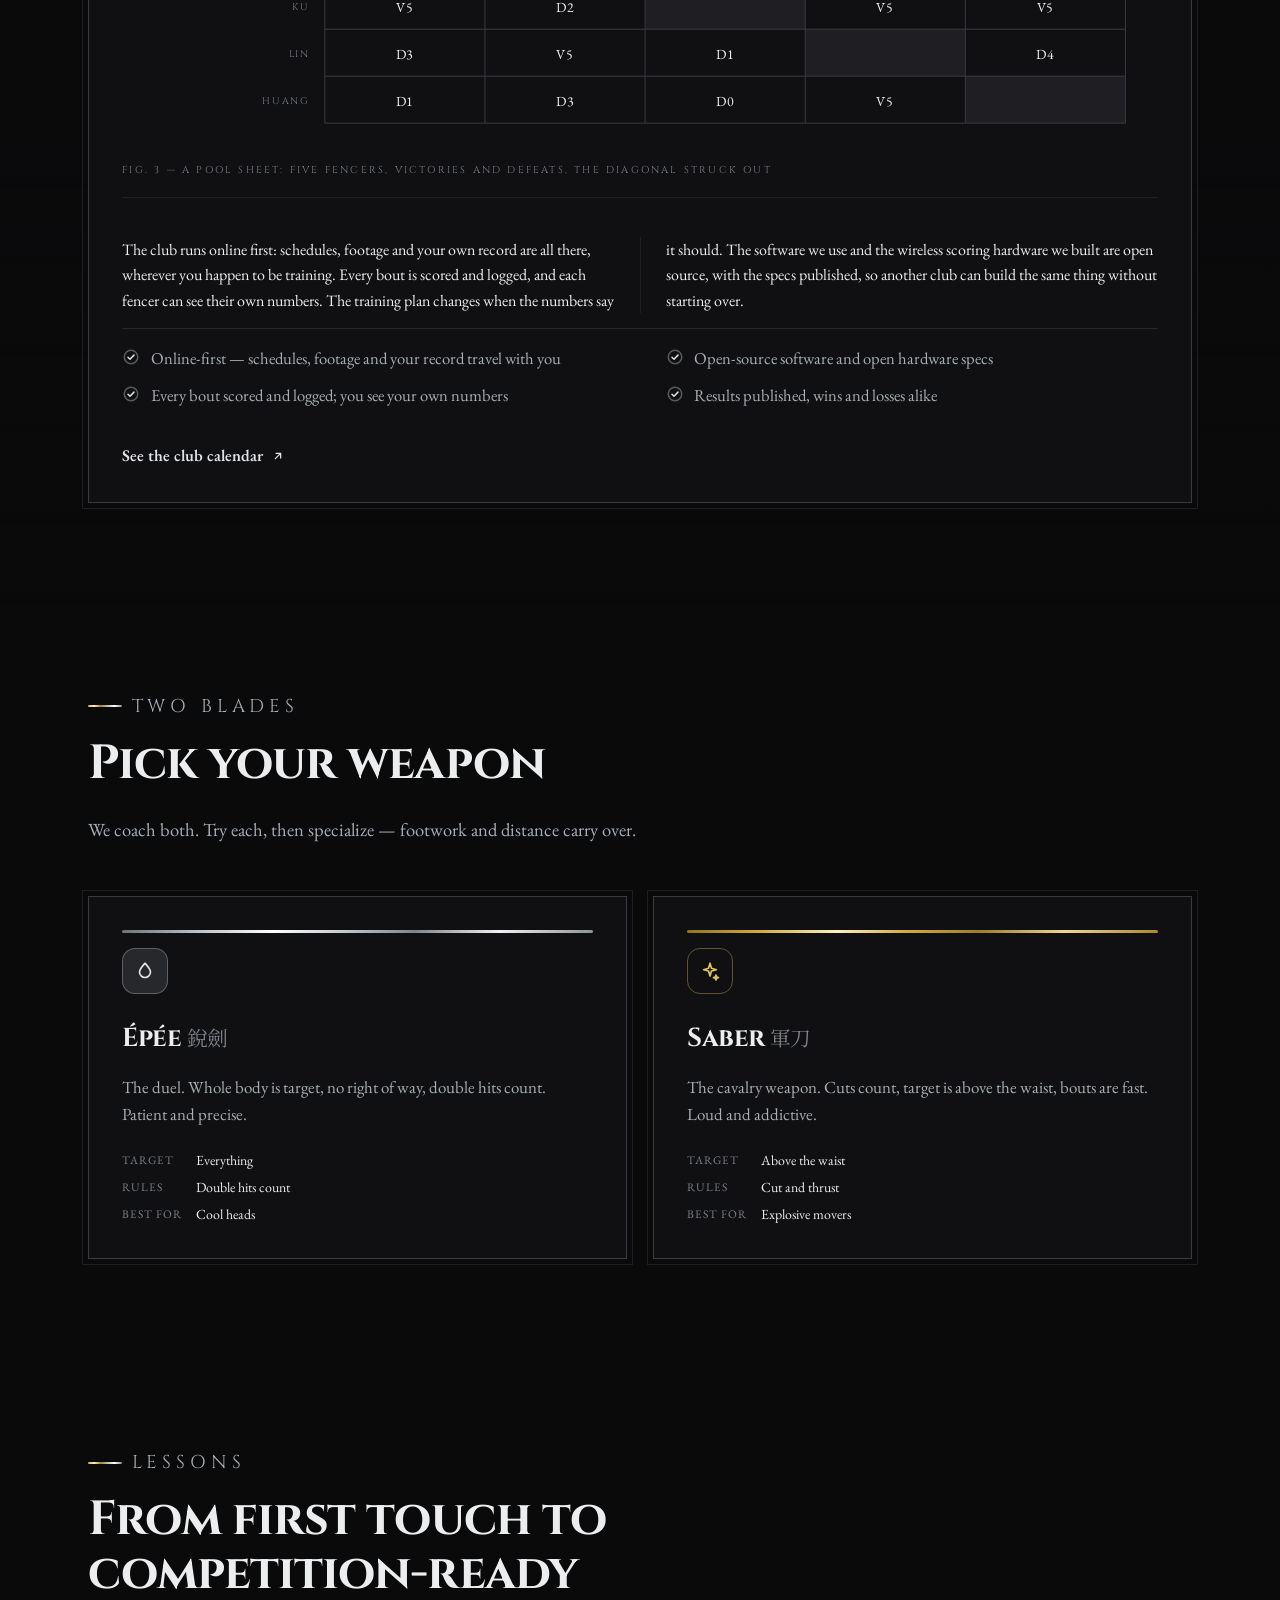
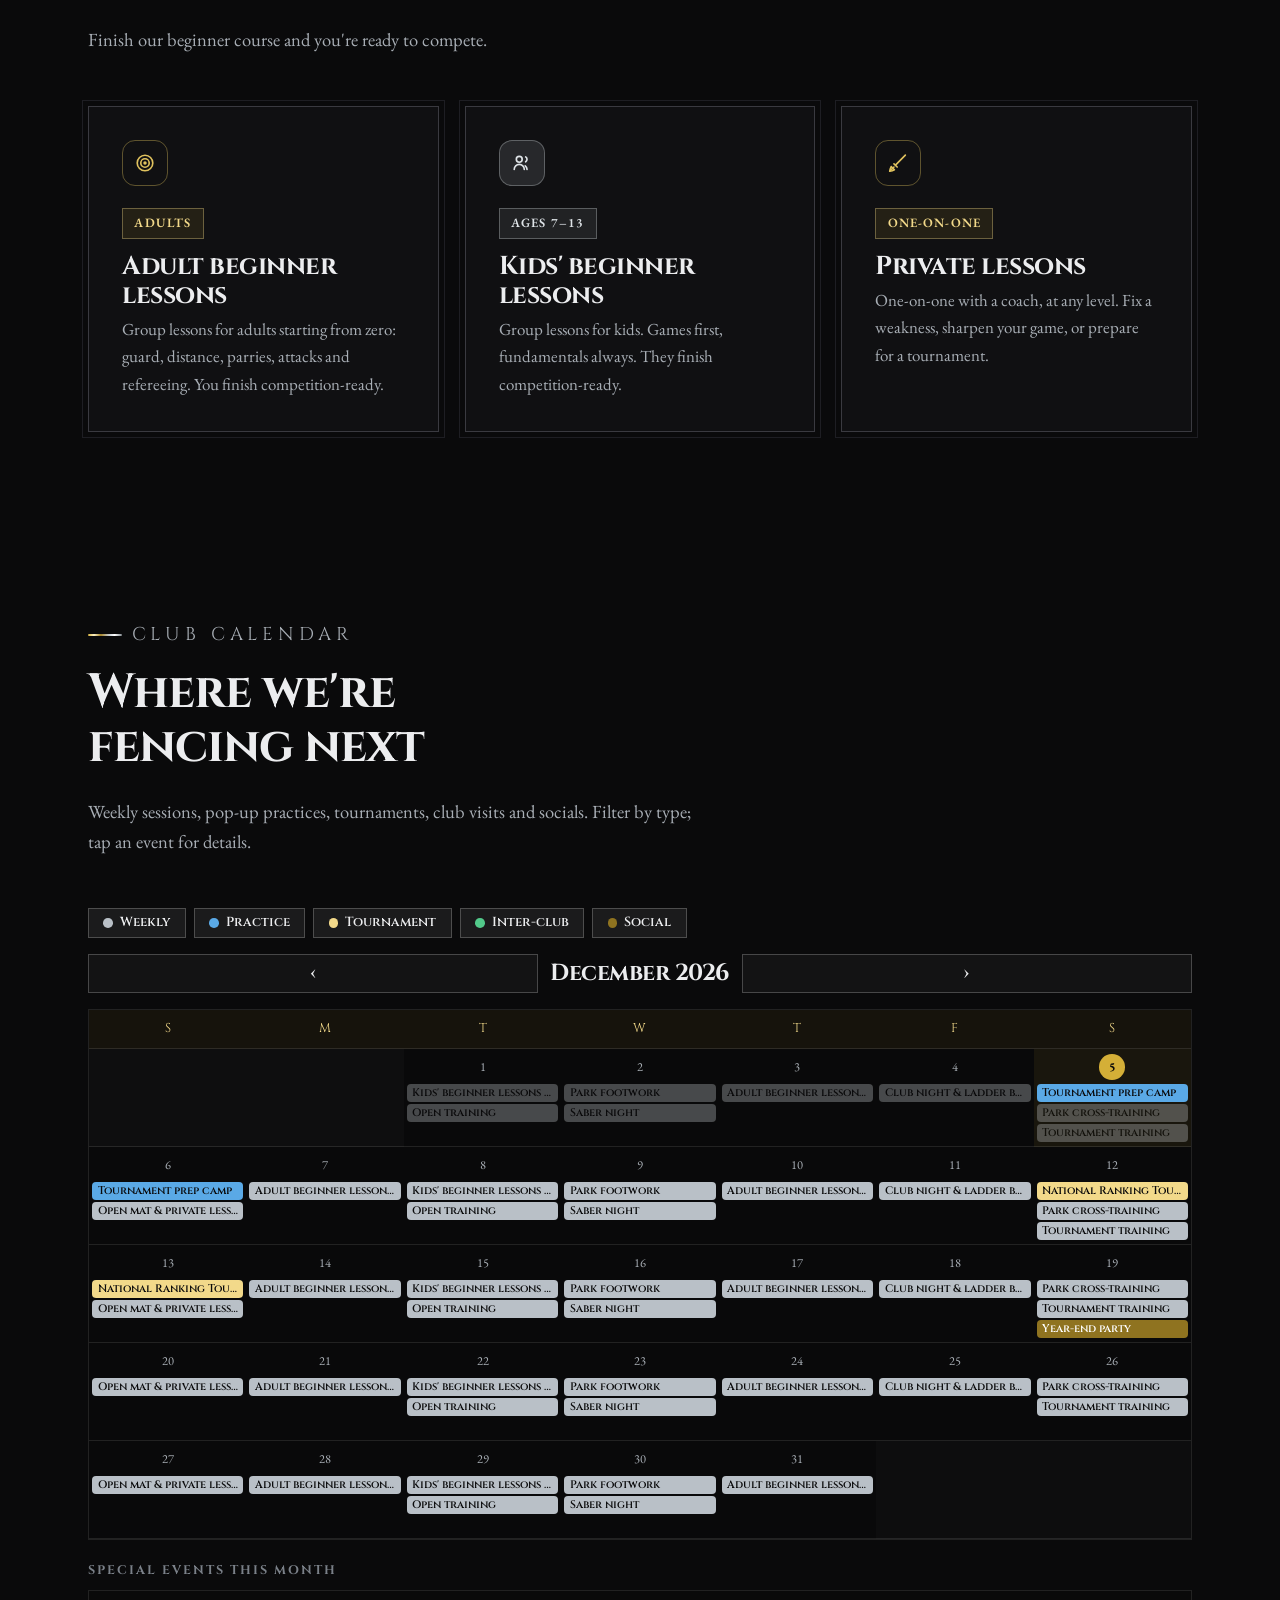
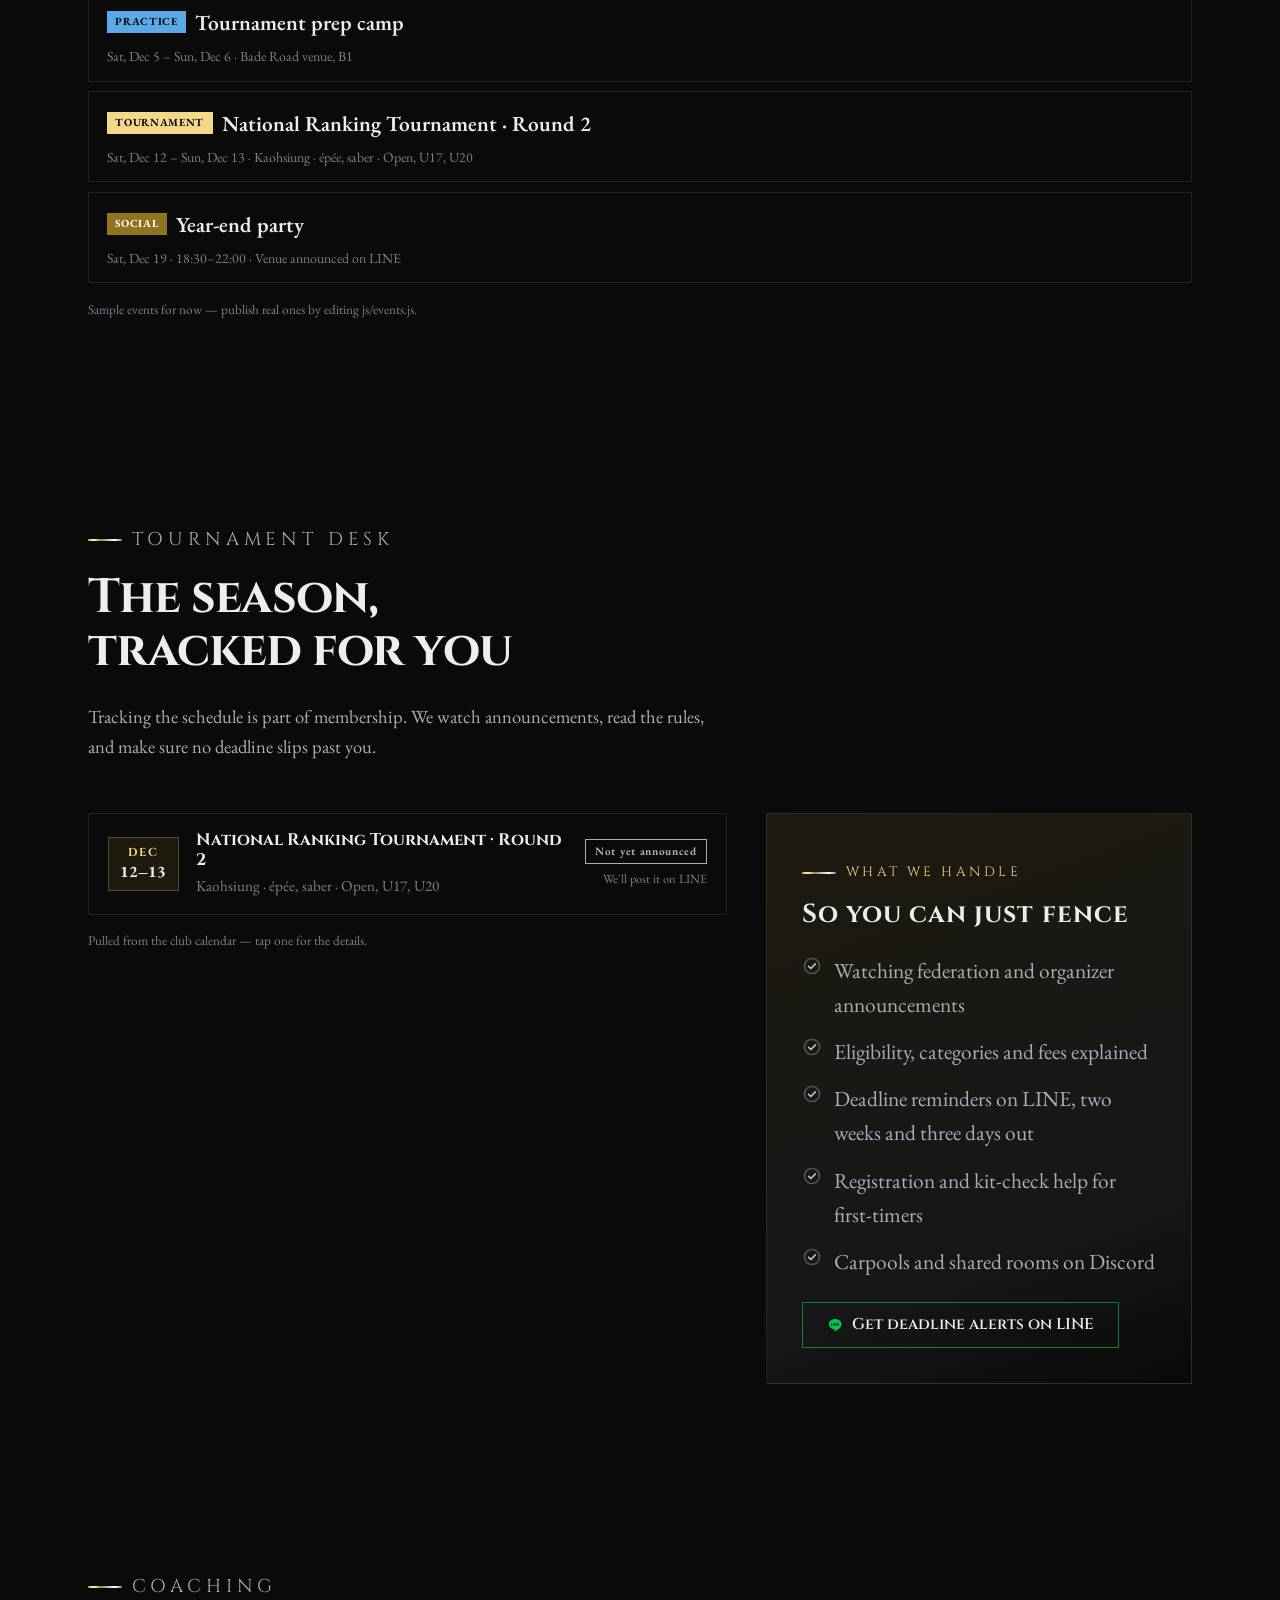
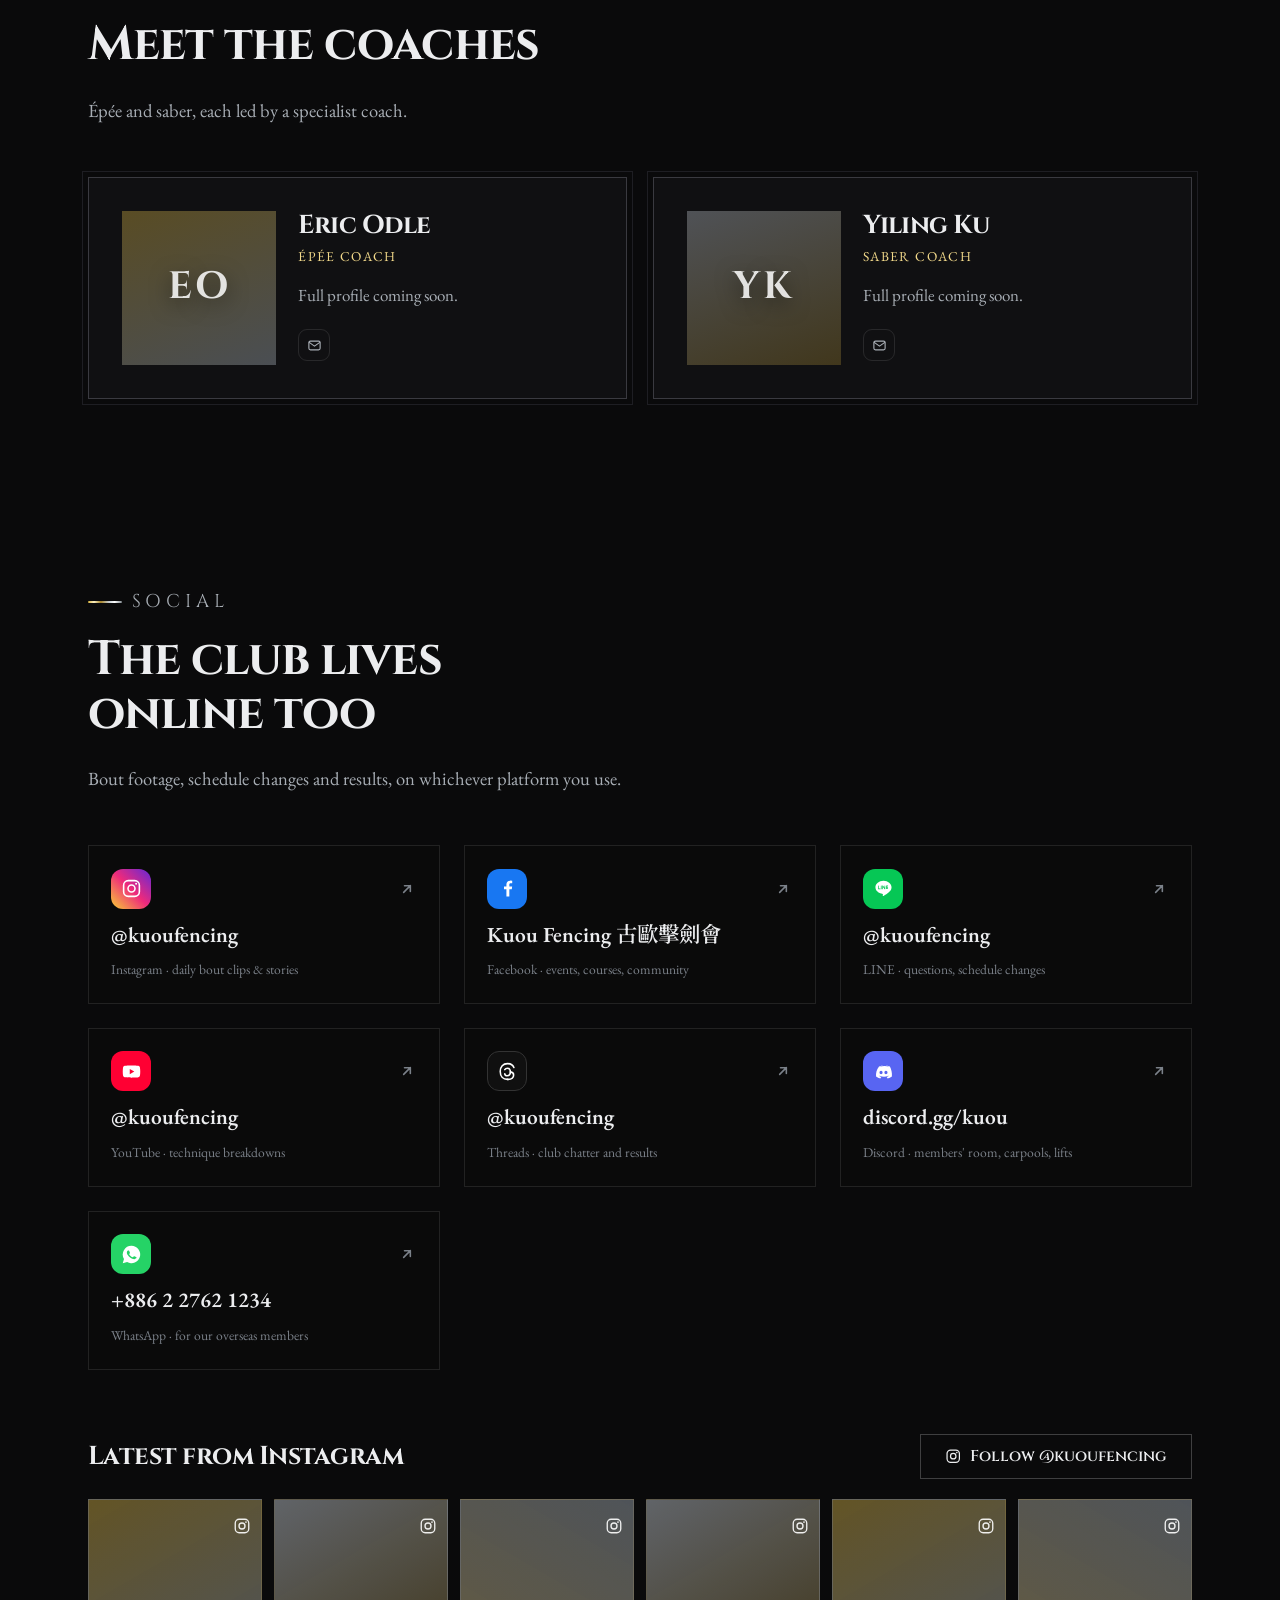
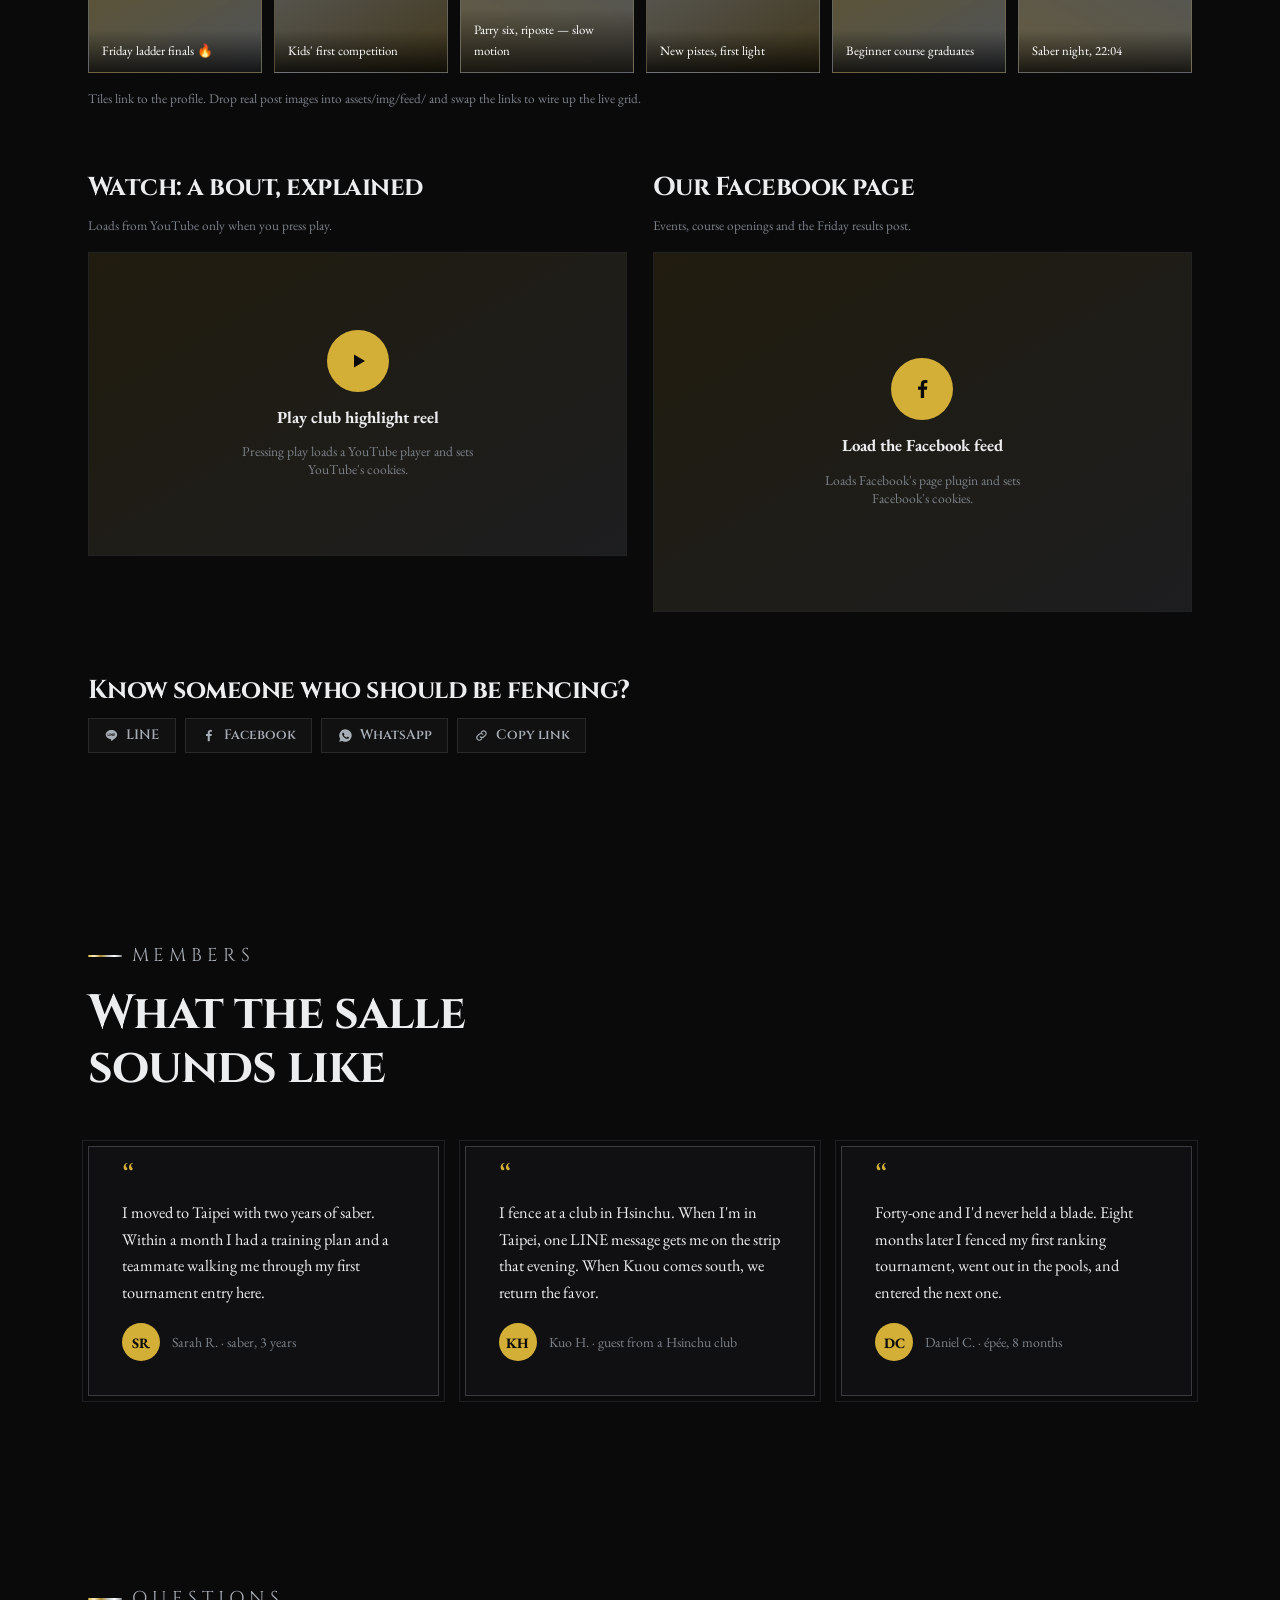
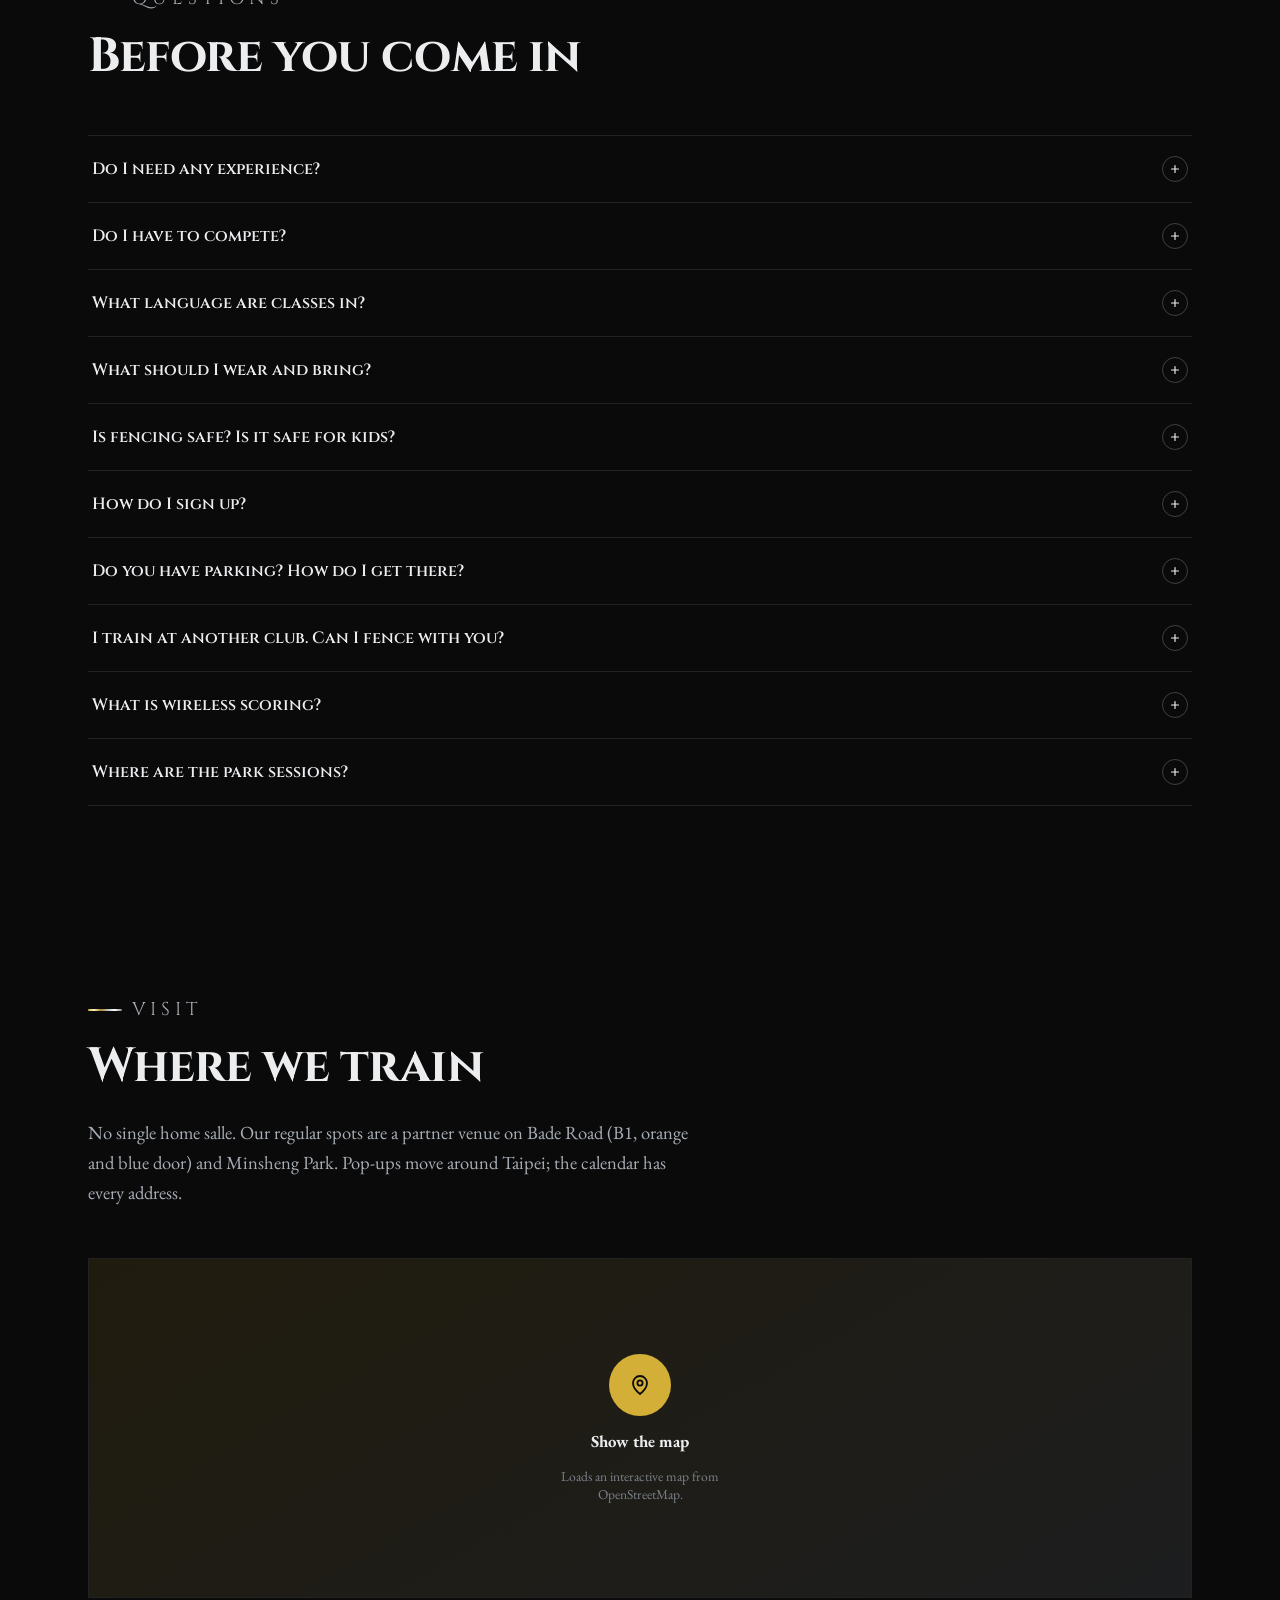
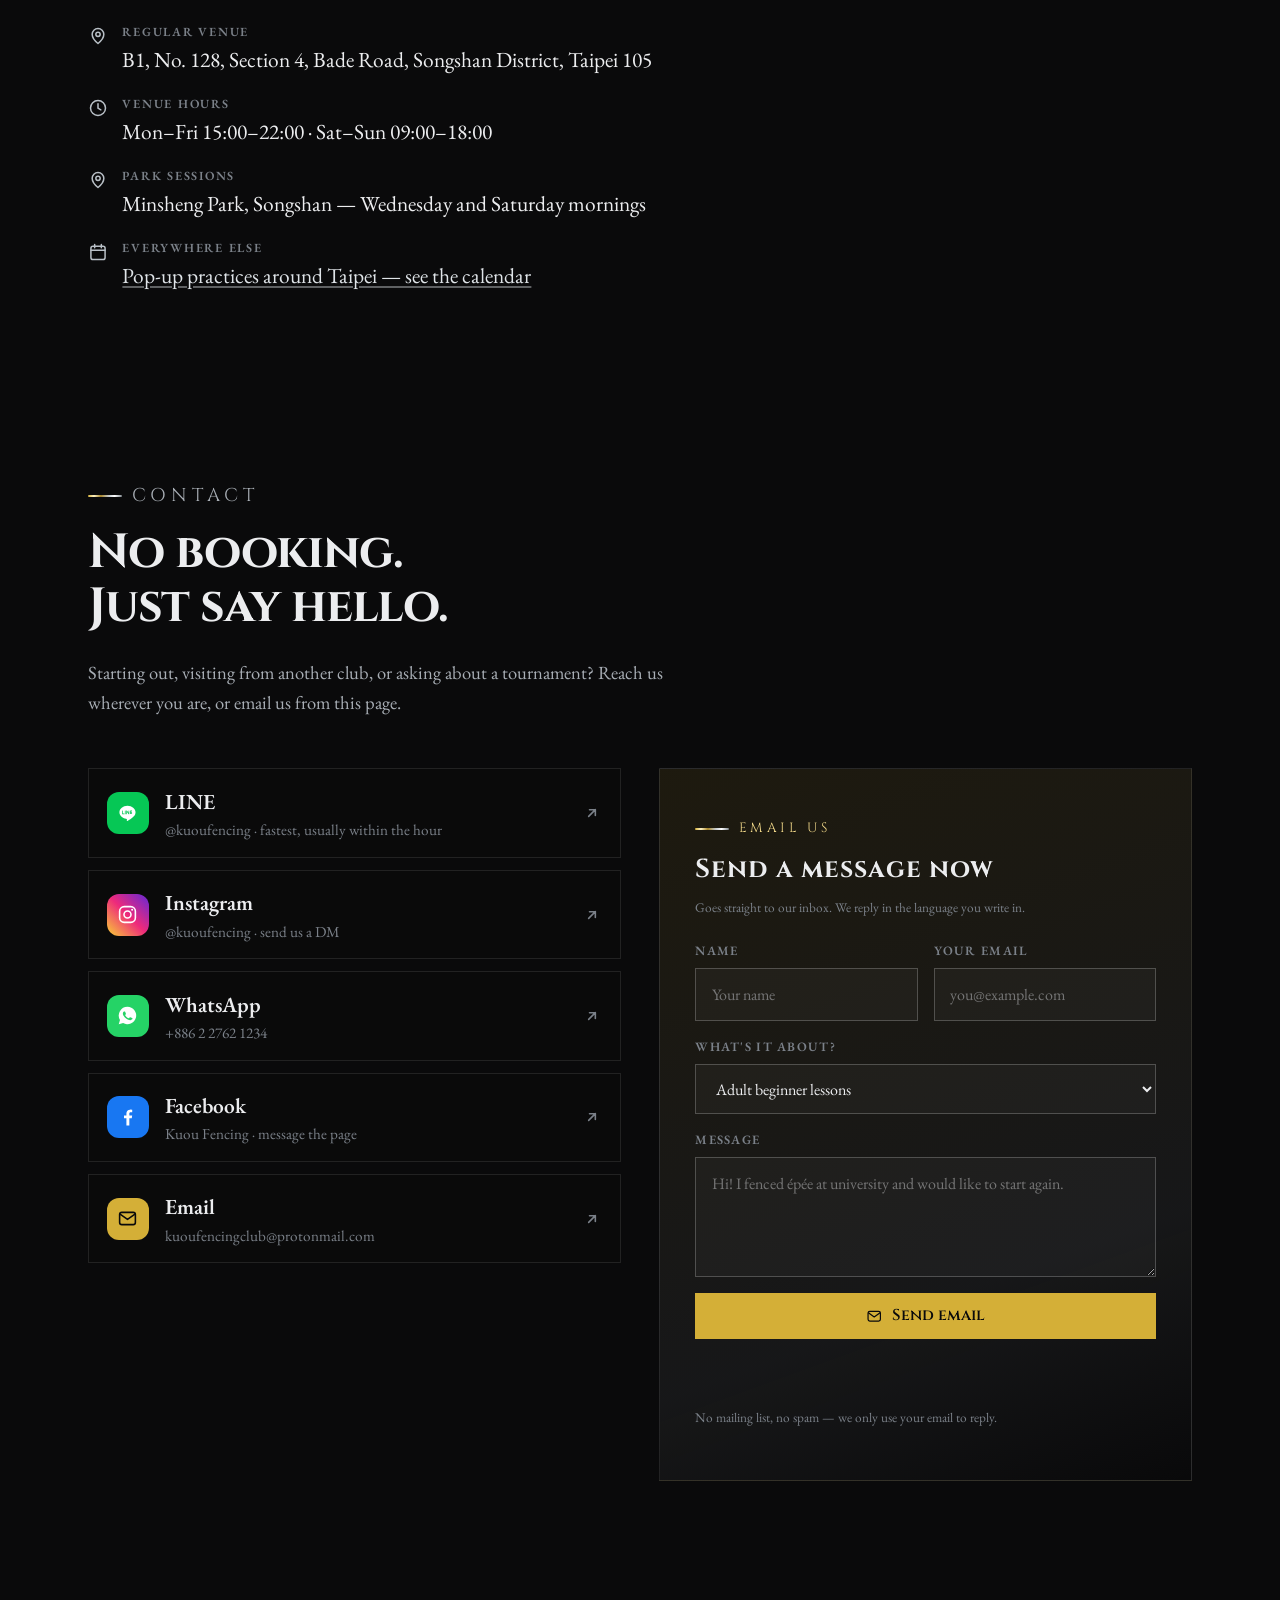
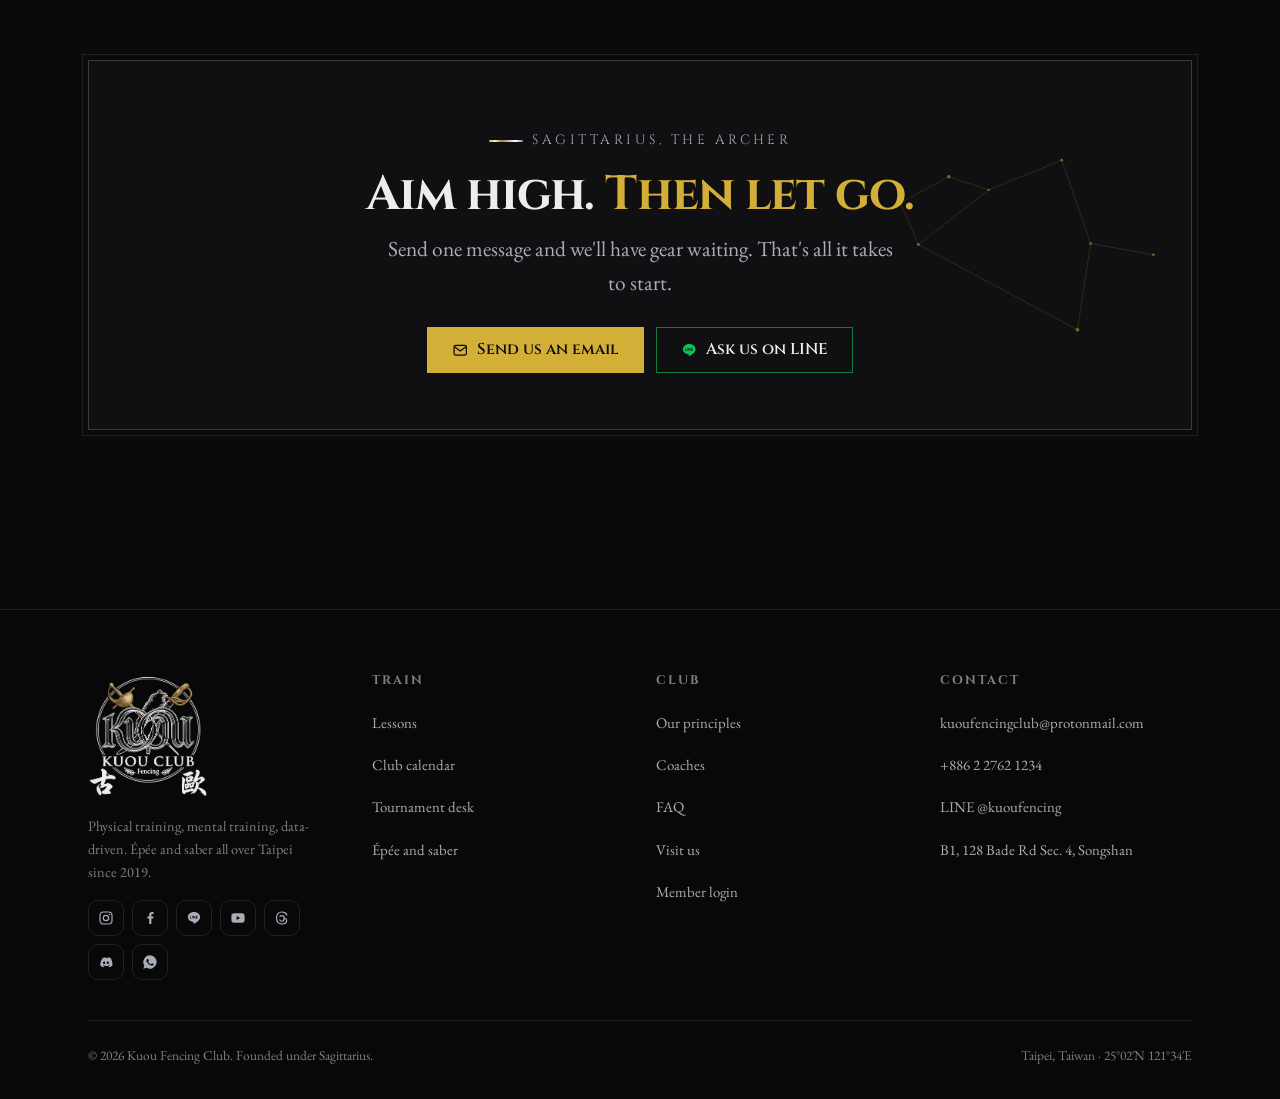
==== commit fa683171: "Use kuoufencingclub@protonmail.com as the club's email address" ====
--- a/index.html
+++ b/index.html
@@ -46,7 +46,7 @@
   "logo": "https://www.kuou.dev/assets/logo.svg",
   "image": "https://www.kuou.dev/assets/img/og.png",
   "telephone": "+886-2-2762-1234",
-  "email": "hello@kuou.dev",
+  "email": "kuoufencingclub@protonmail.com",
   "foundingDate": "2019-12-07",
   "address": {
     "@type": "PostalAddress",
@@ -785,9 +785,9 @@
             <span><b>Facebook</b><small data-en="Kuou Fencing · message the page" data-zh="古歐擊劍會・私訊粉絲專頁">Kuou Fencing · message the page</small></span>
             <svg class="arrow" aria-hidden="true"><use href="#i-out"/></svg>
           </a>
-          <a class="channel" href="mailto:hello@kuou.dev">
+          <a class="channel" href="mailto:kuoufencingclub@protonmail.com">
             <span class="mark m-mail"><svg aria-hidden="true"><use href="#i-mail"/></svg></span>
-            <span><b>Email</b><small>hello@kuou.dev</small></span>
+            <span><b>Email</b><small>kuoufencingclub@protonmail.com</small></span>
             <svg class="arrow" aria-hidden="true"><use href="#i-out"/></svg>
           </a>
         </div>
@@ -926,7 +926,7 @@
       <div>
         <h4 data-en="Contact" data-zh="聯絡">Contact</h4>
         <ul>
-          <li><a href="mailto:hello@kuou.dev">hello@kuou.dev</a></li>
+          <li><a href="mailto:kuoufencingclub@protonmail.com">kuoufencingclub@protonmail.com</a></li>
           <li><a href="tel:+886227621234">+886 2 2762 1234</a></li>
           <li><a href="https://line.me/R/ti/p/@kuoufencing" target="_blank" rel="noopener">LINE @kuoufencing</a></li>
           <li><span style="color:var(--muted);font-size:.93rem" data-en="B1, 128 Bade Rd Sec. 4, Songshan" data-zh="松山區八德路四段 128 號 B1">B1, 128 Bade Rd Sec. 4, Songshan</span></li>
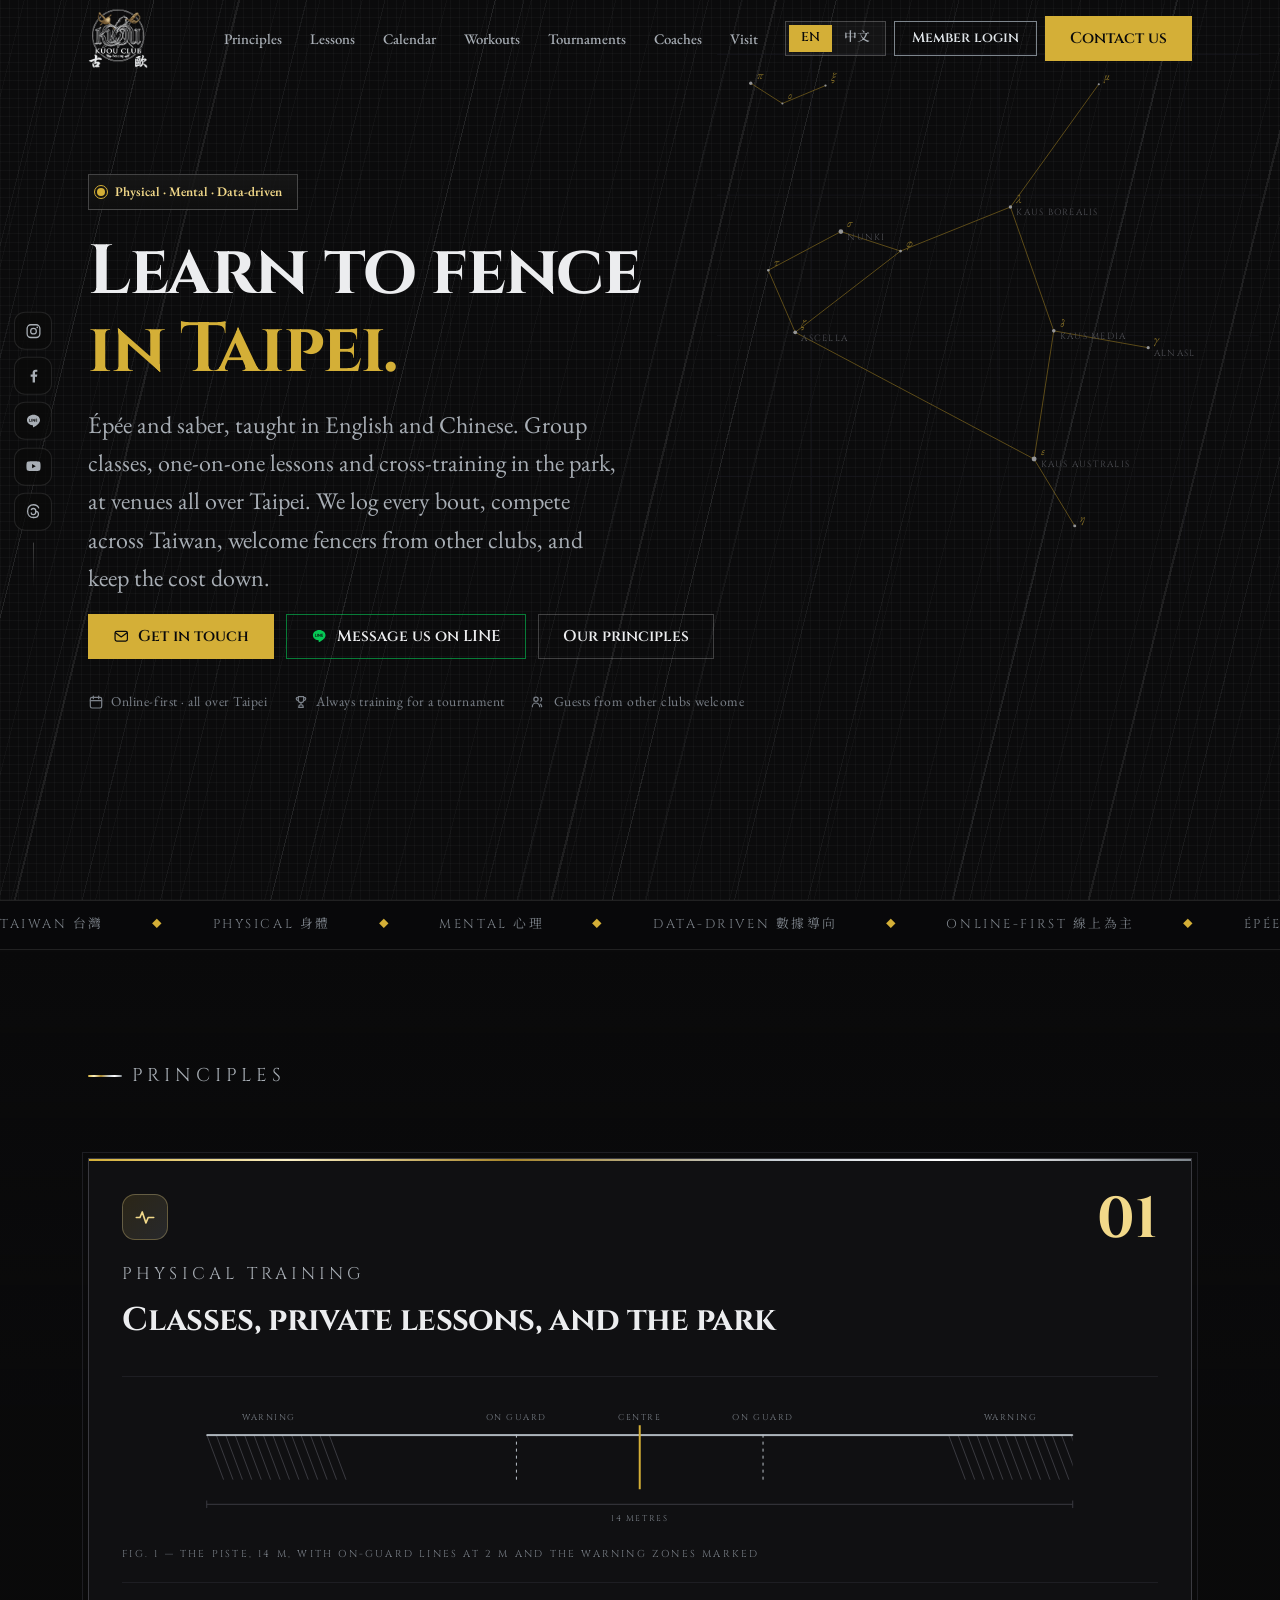
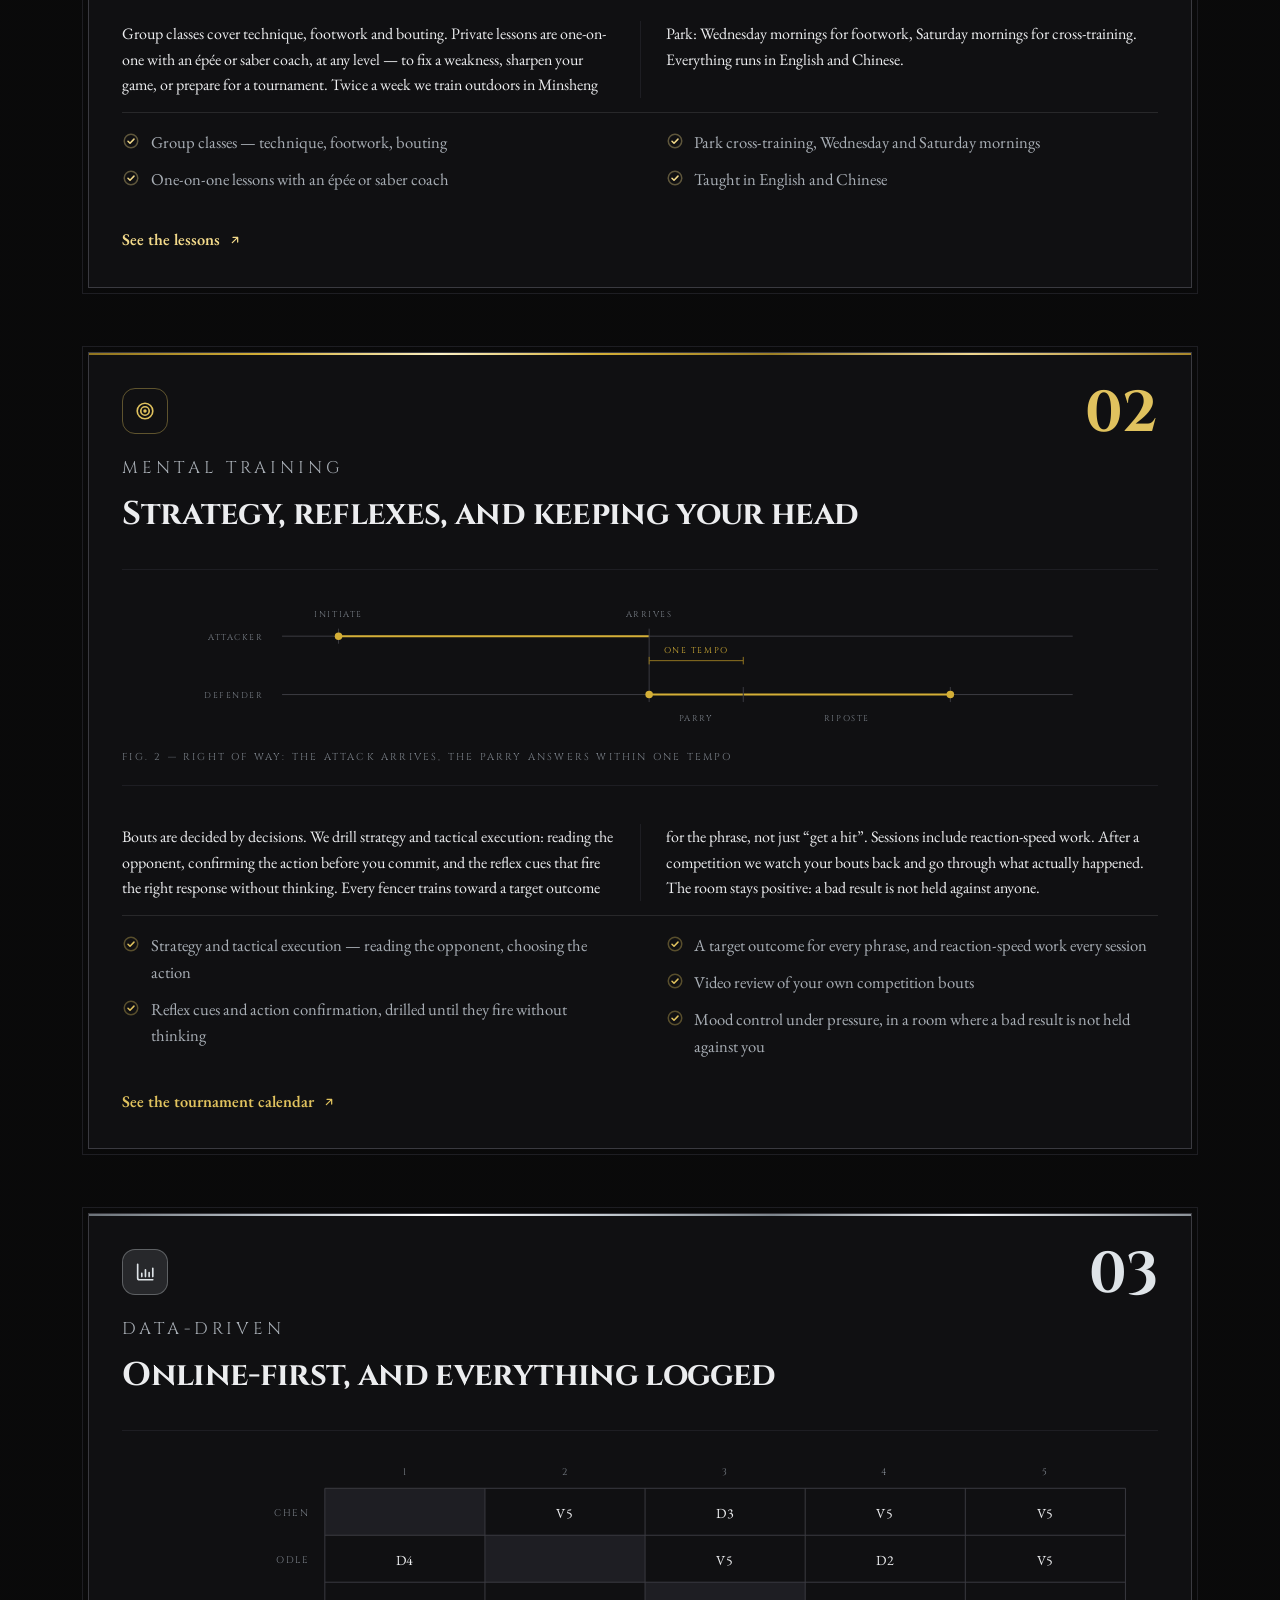
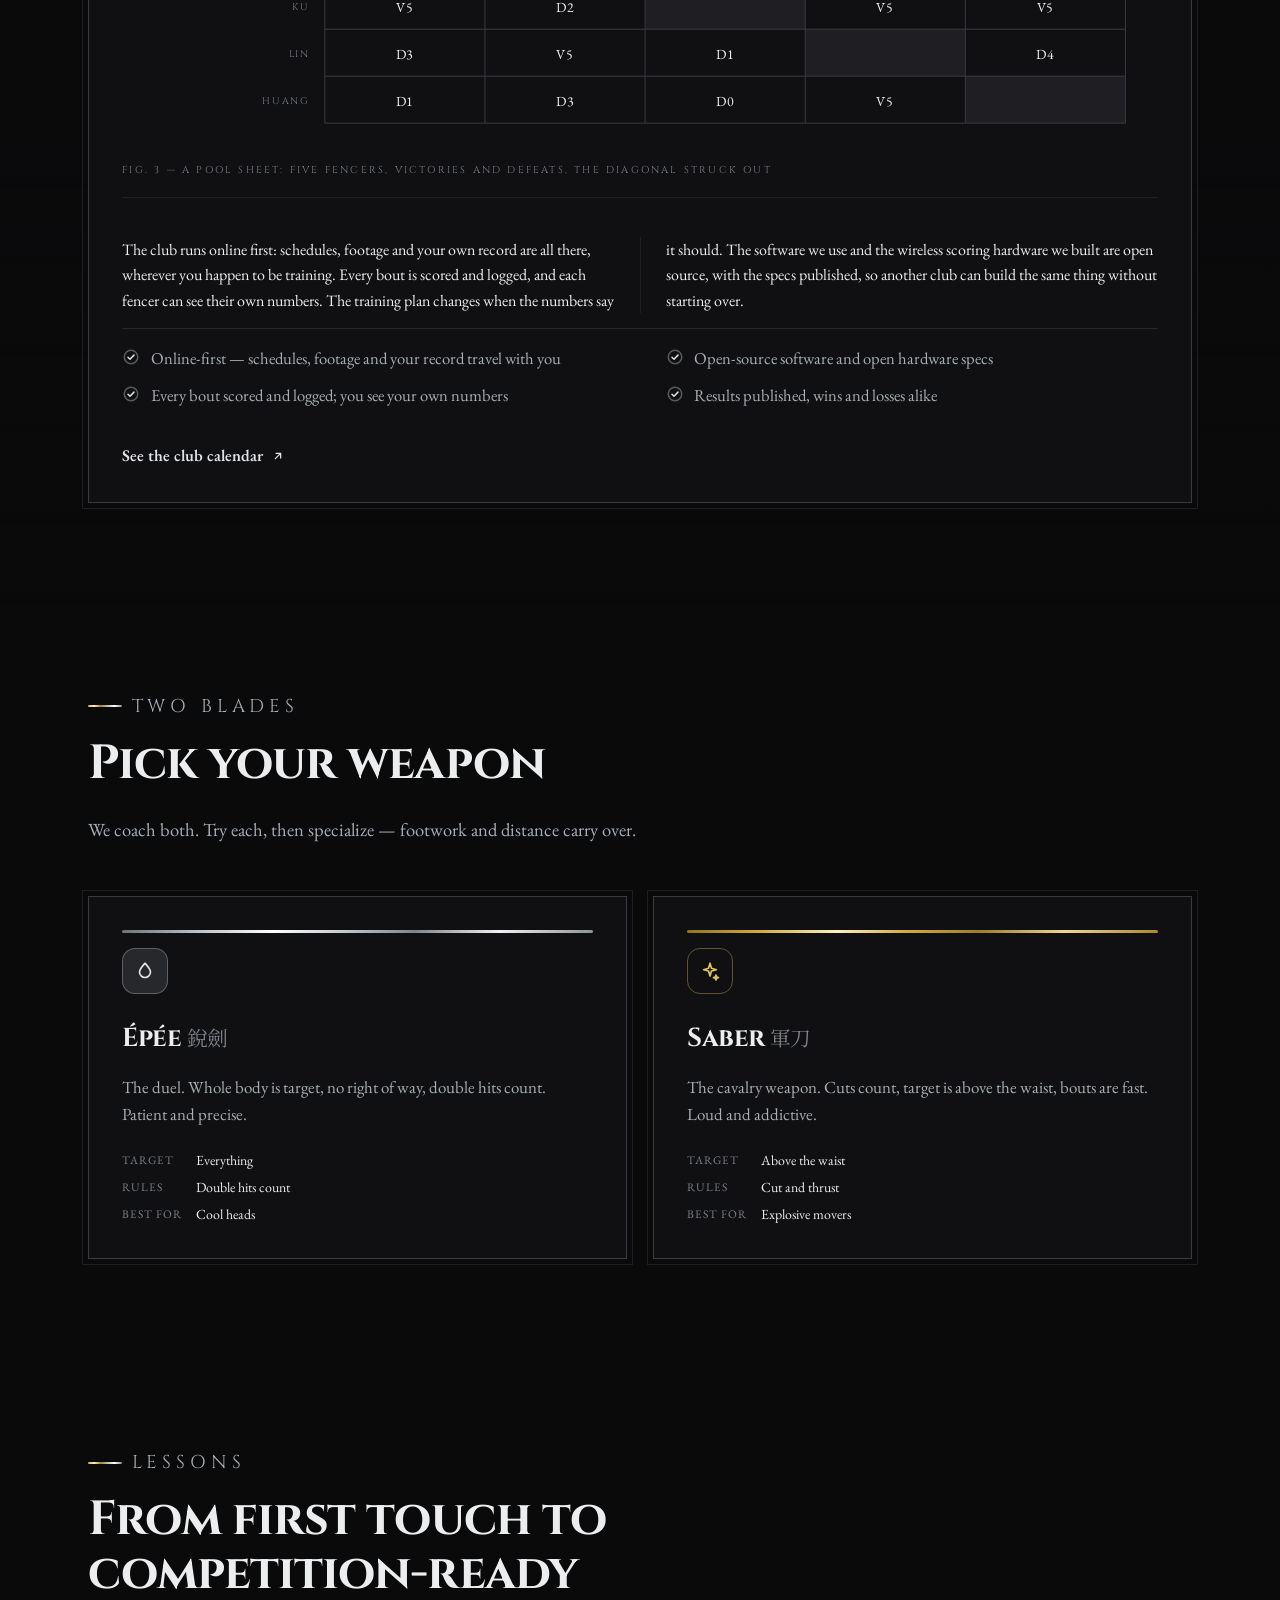
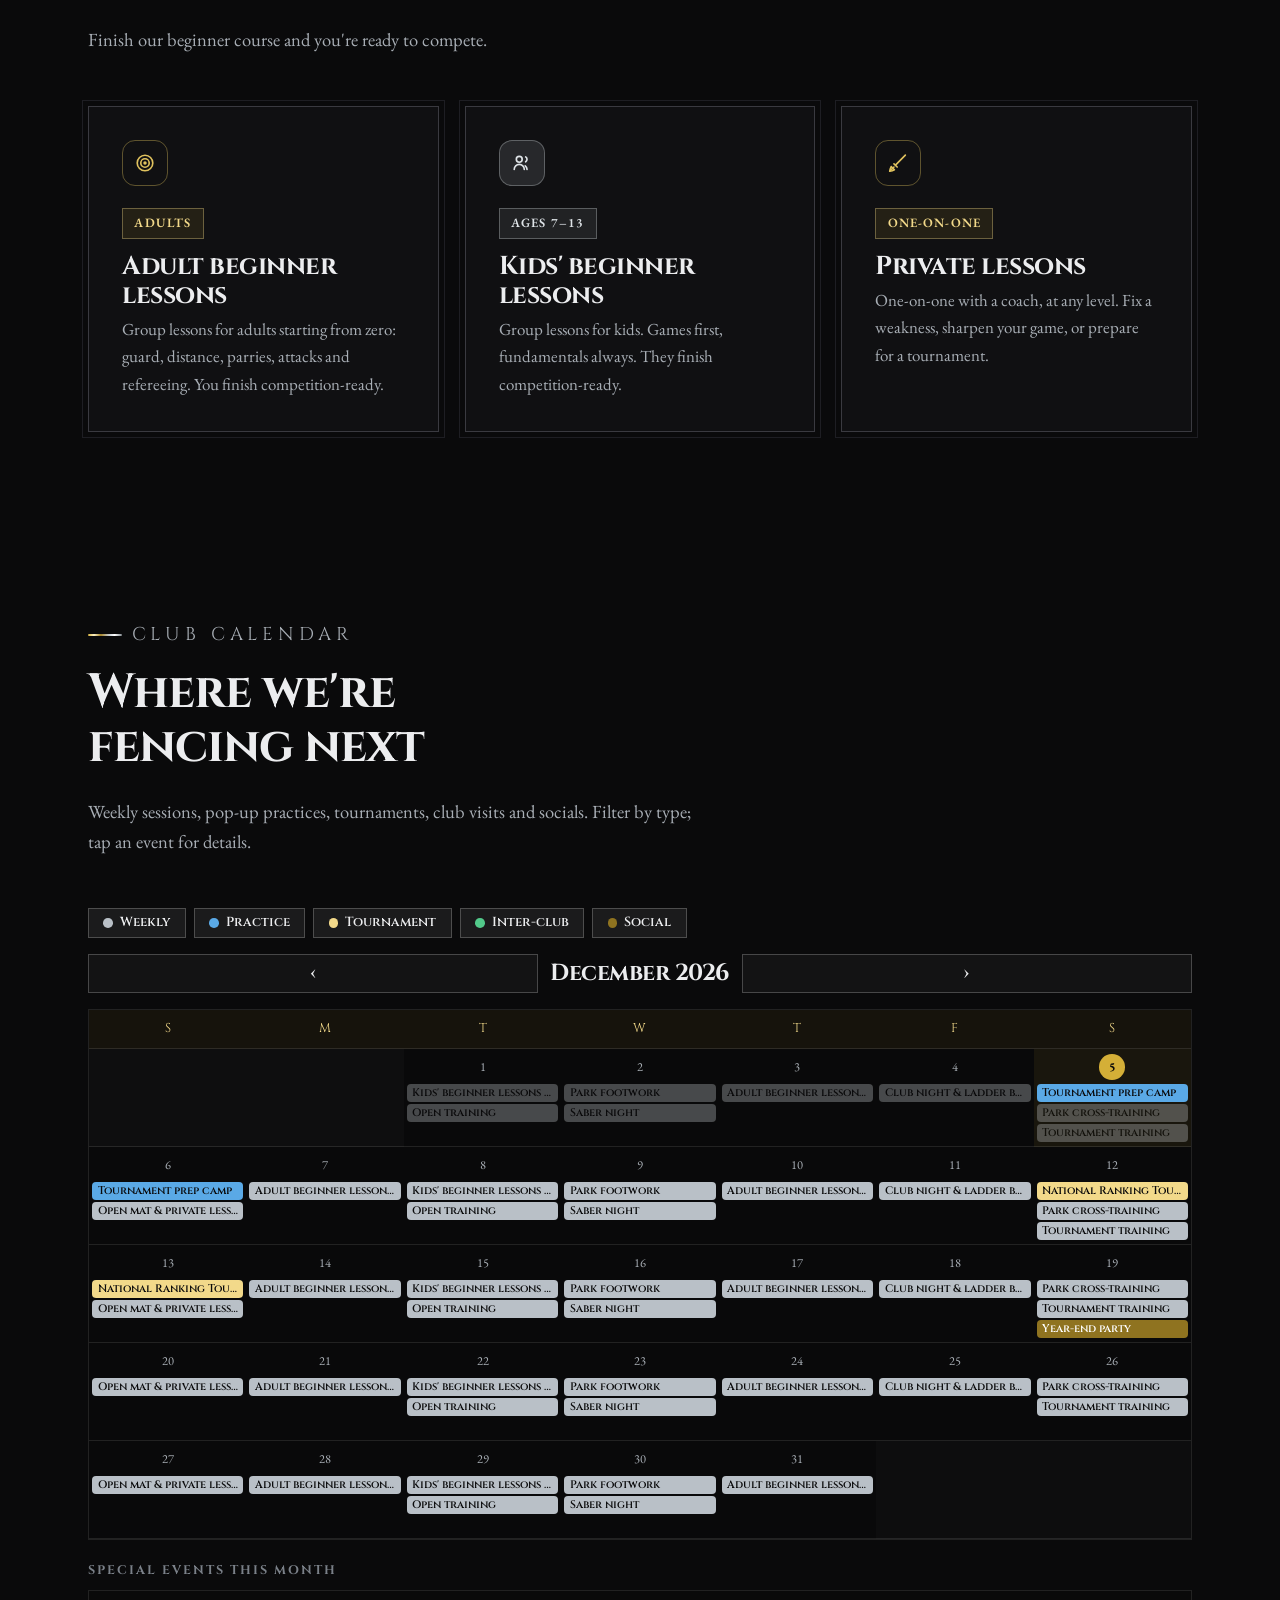
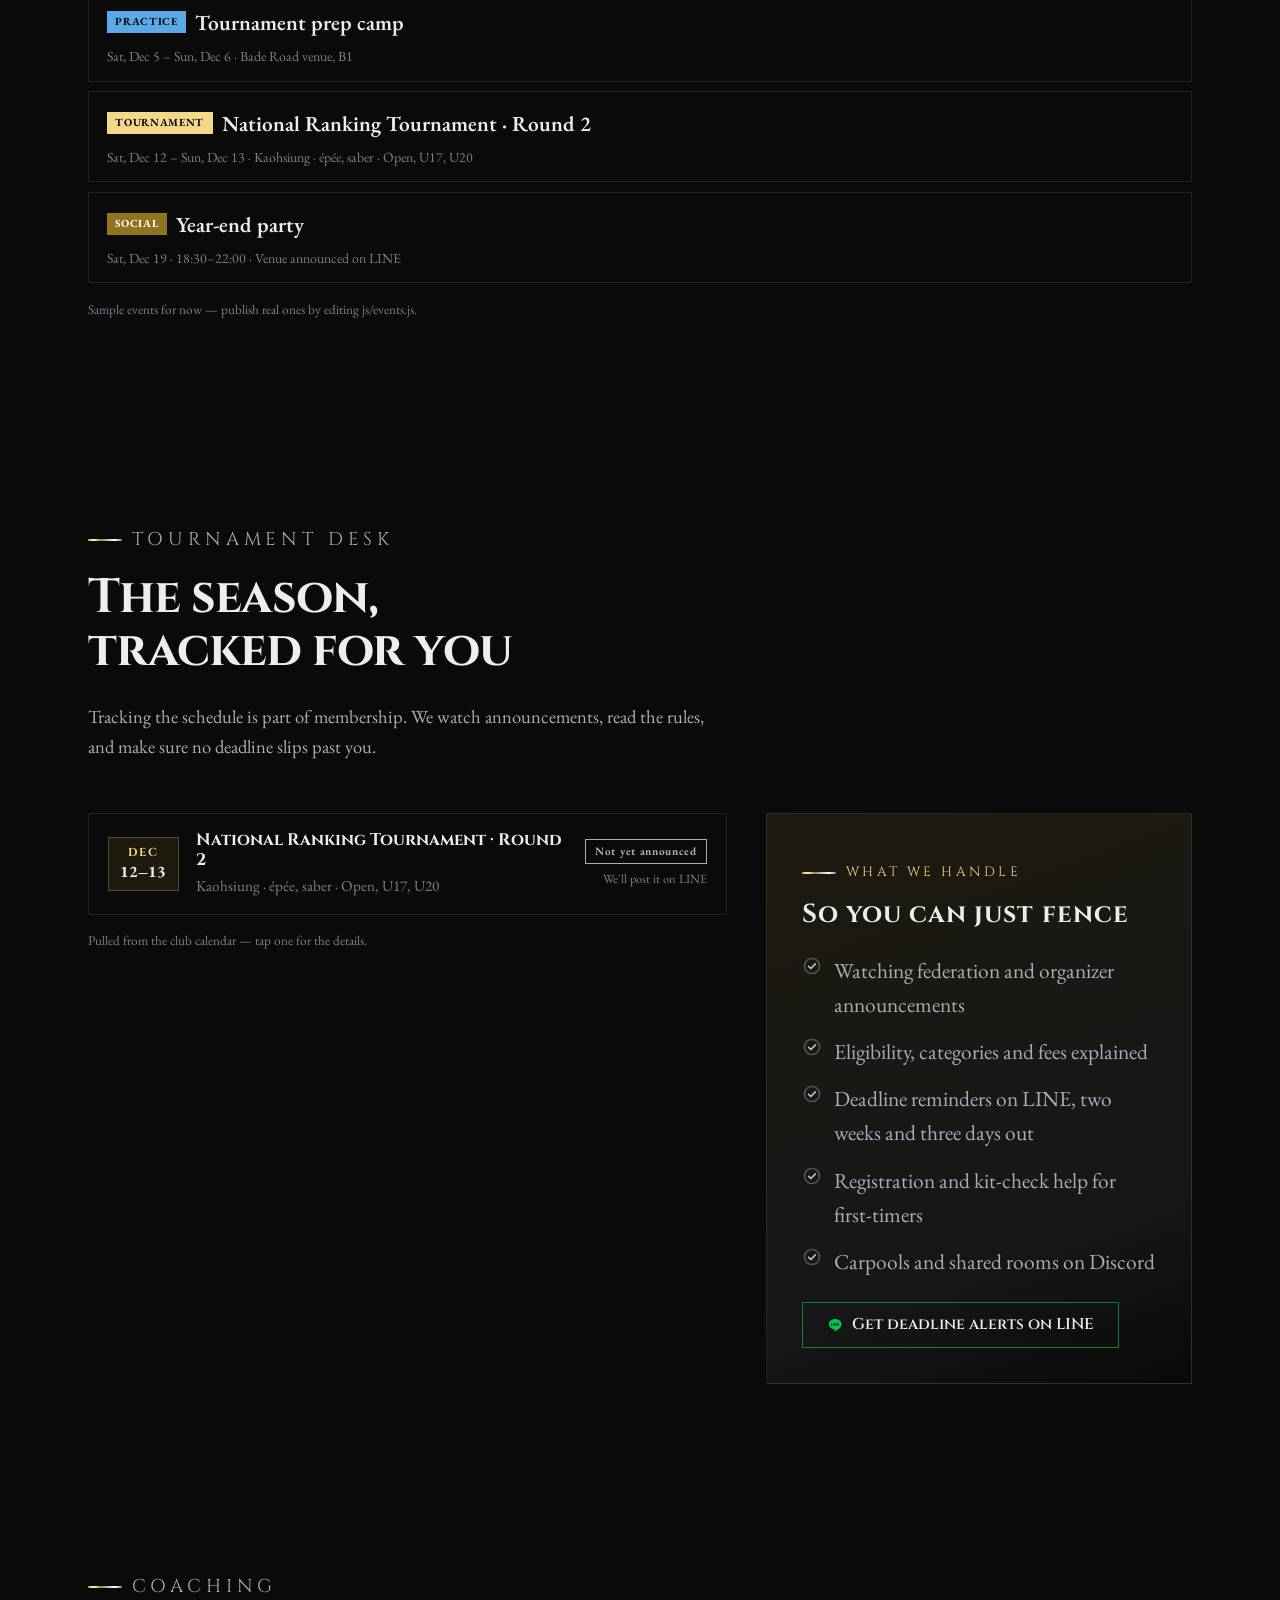
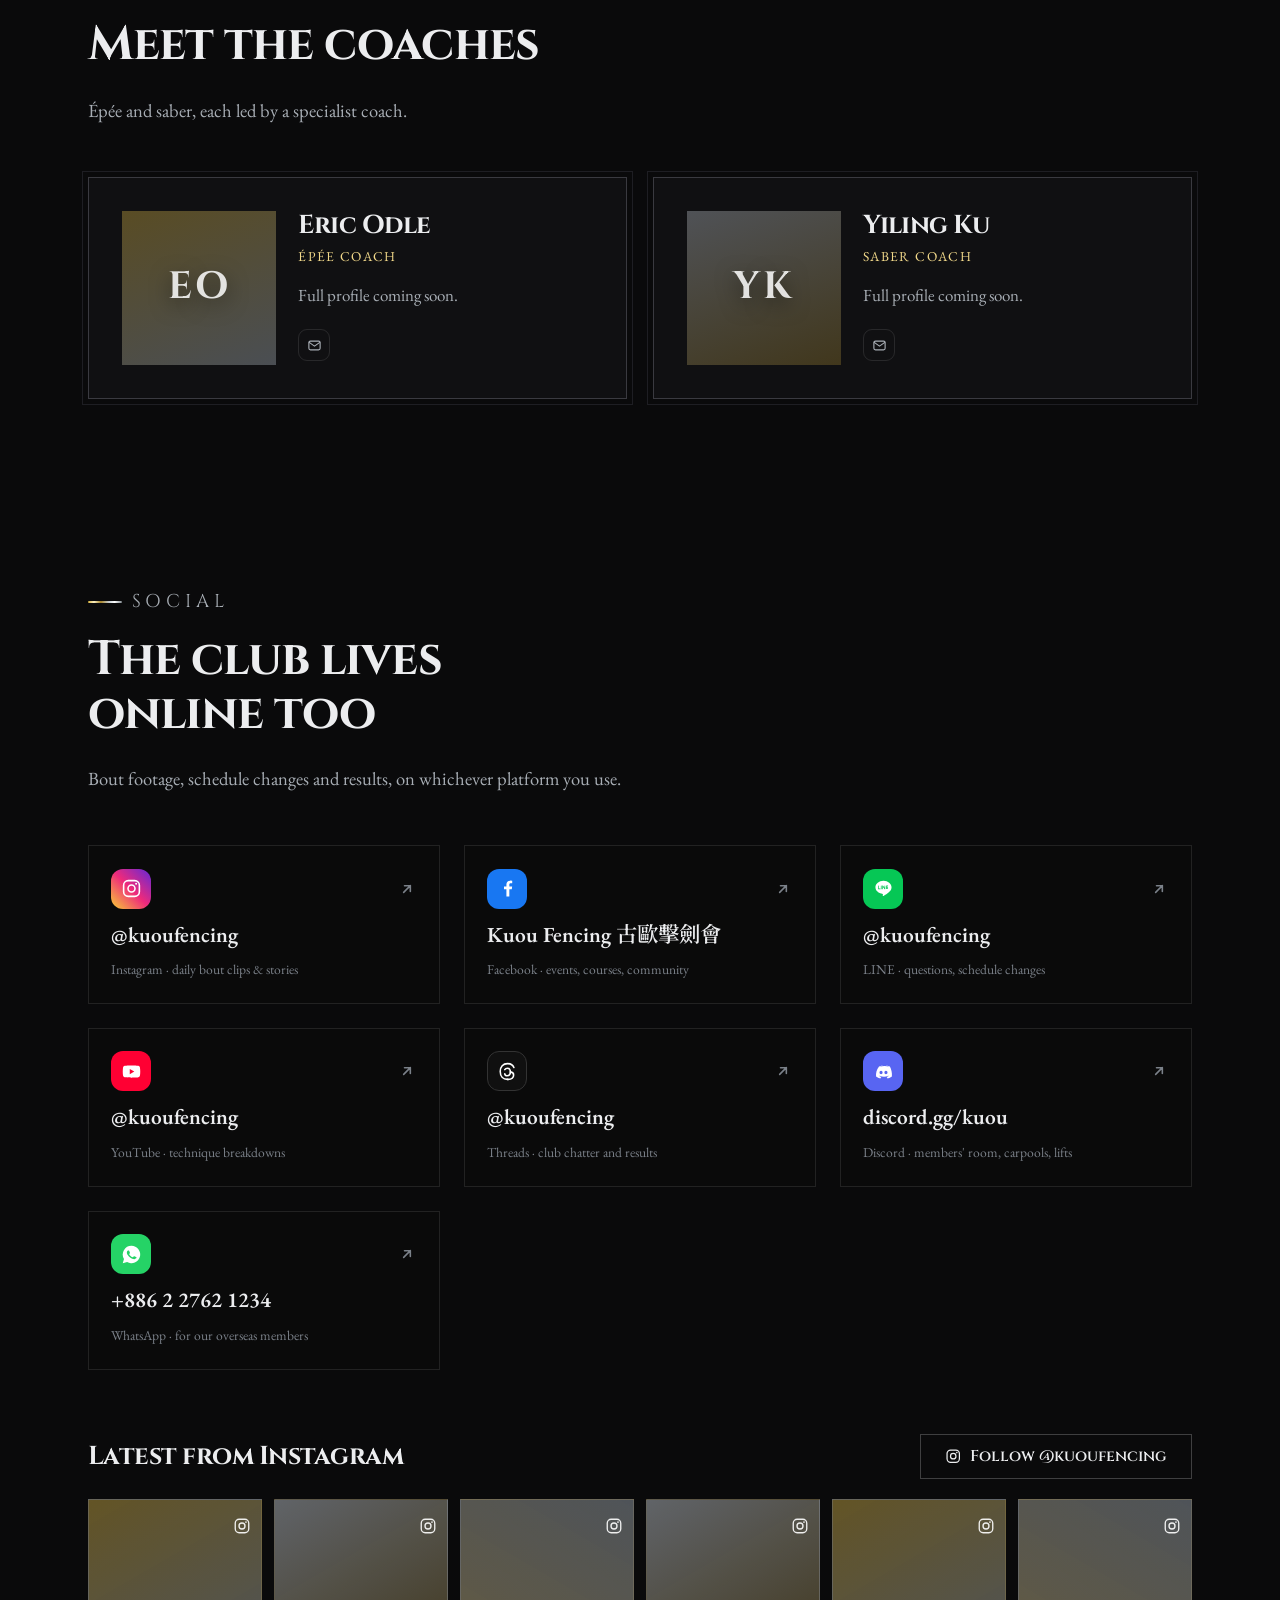
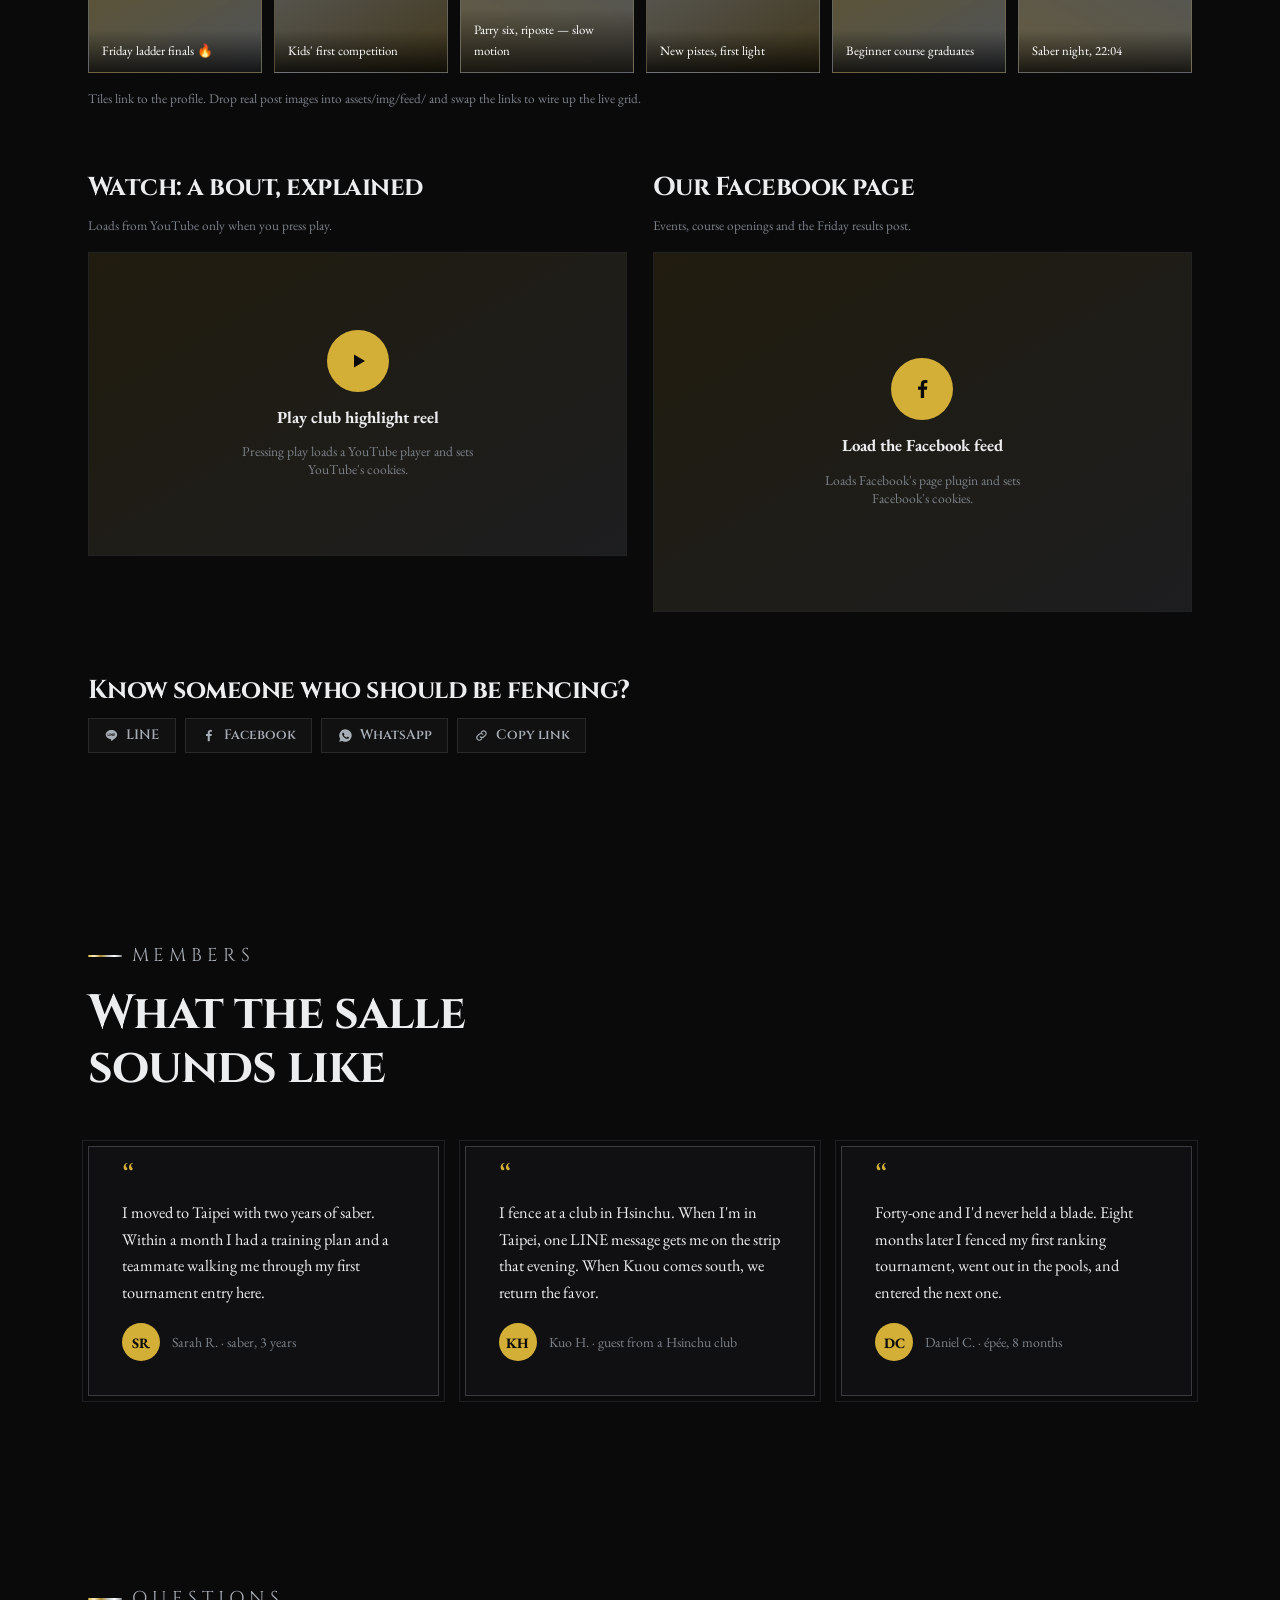
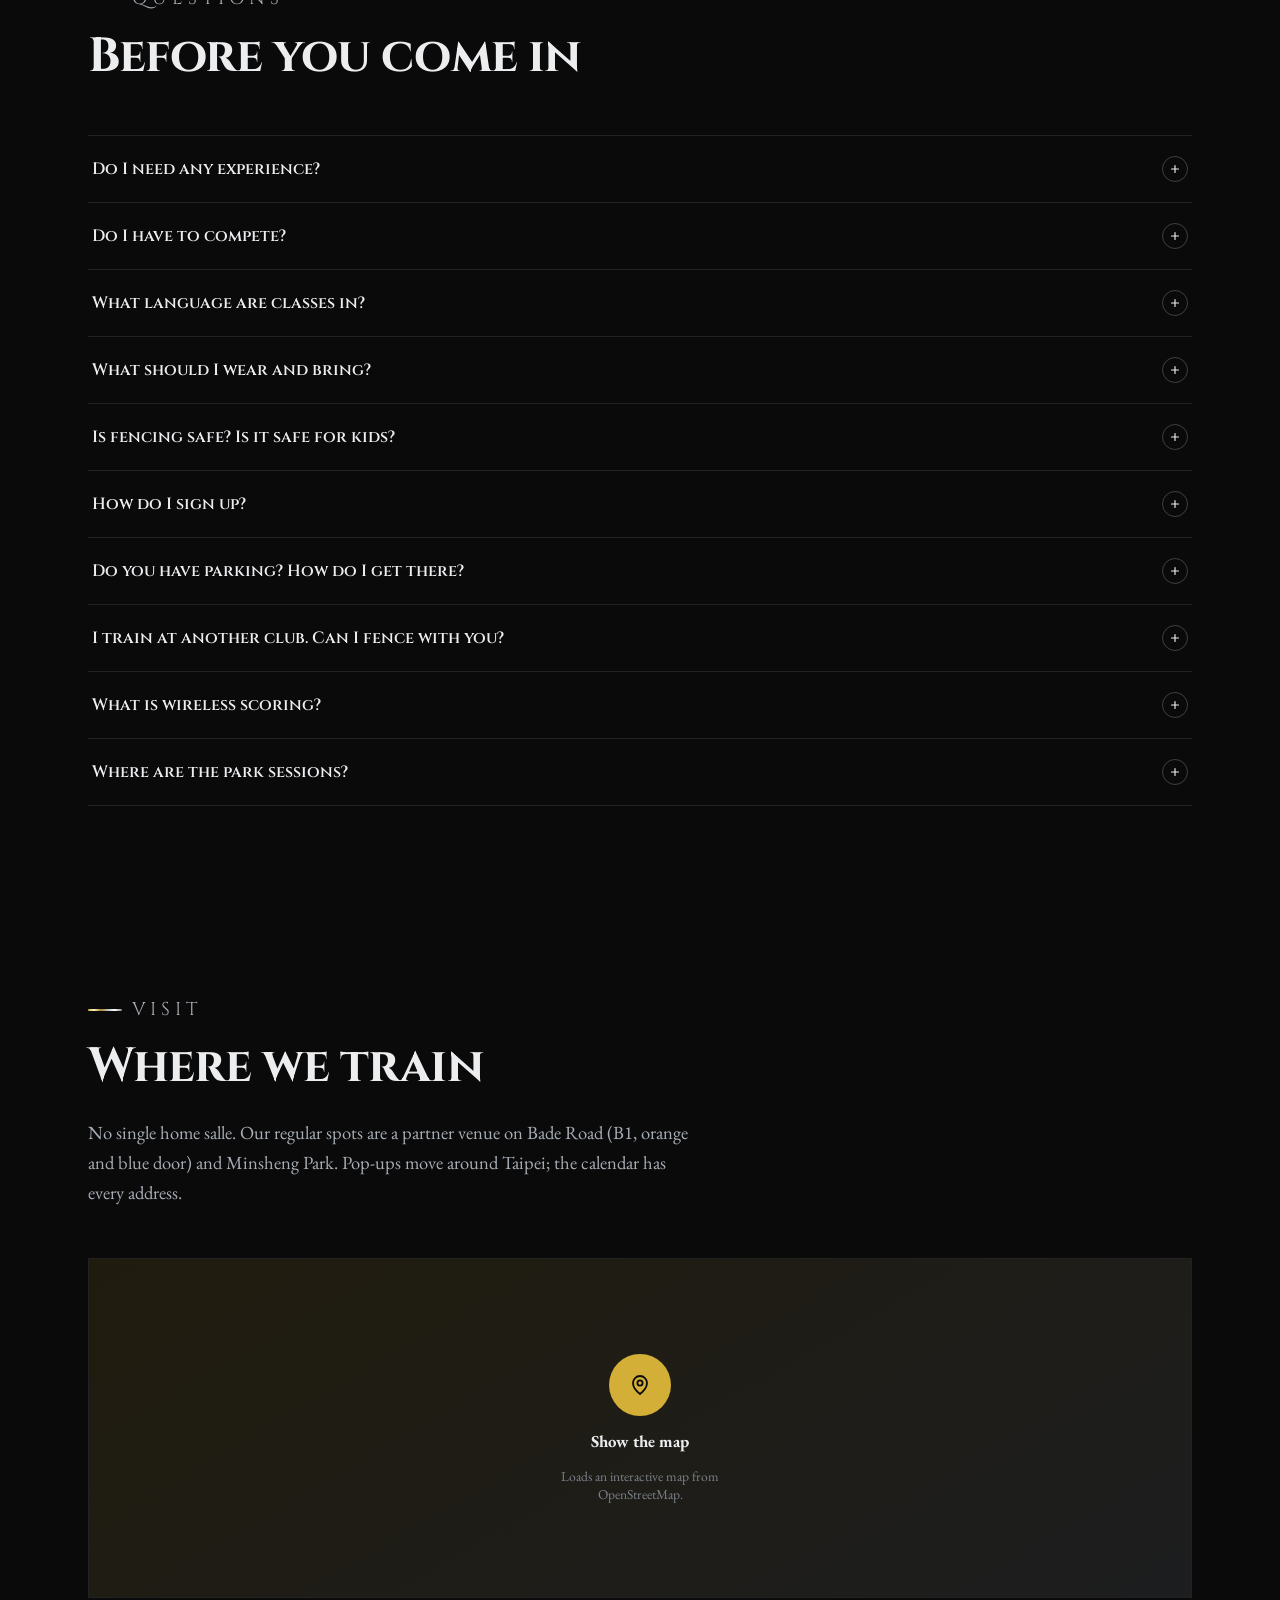
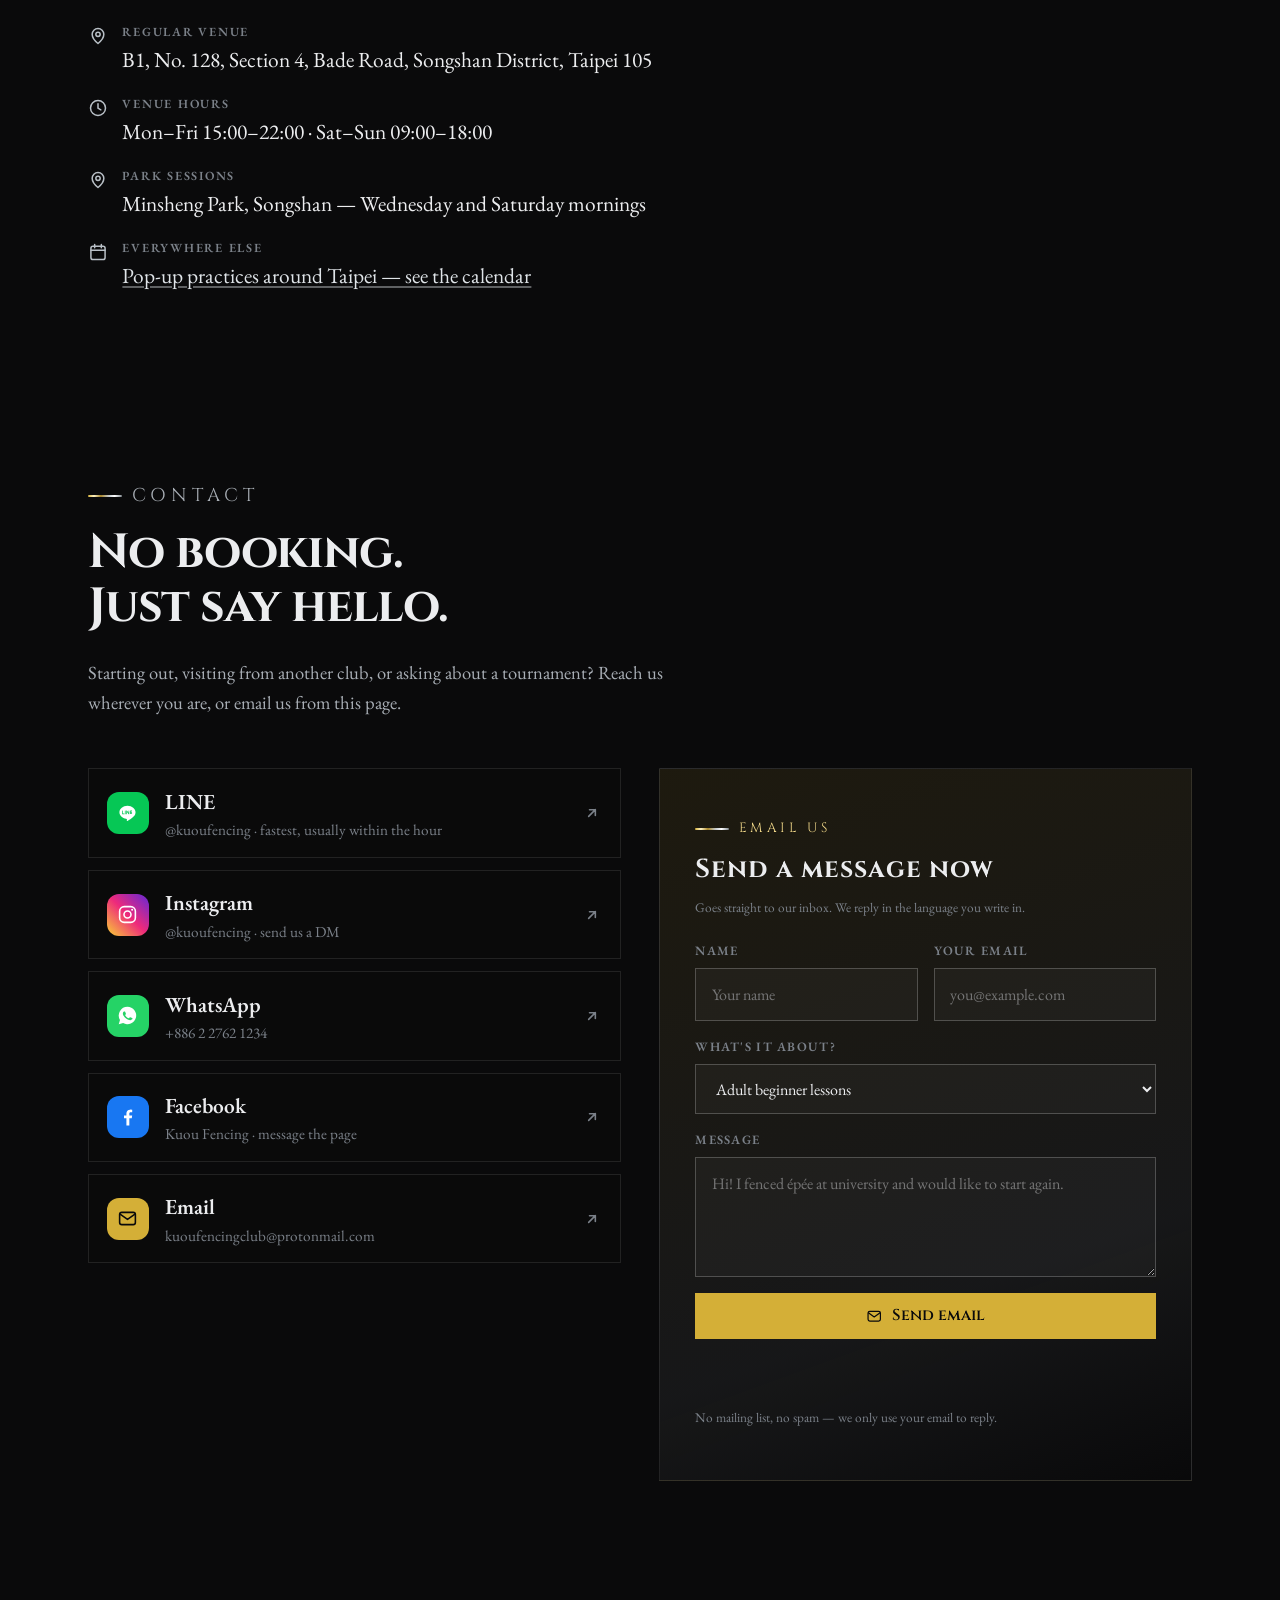
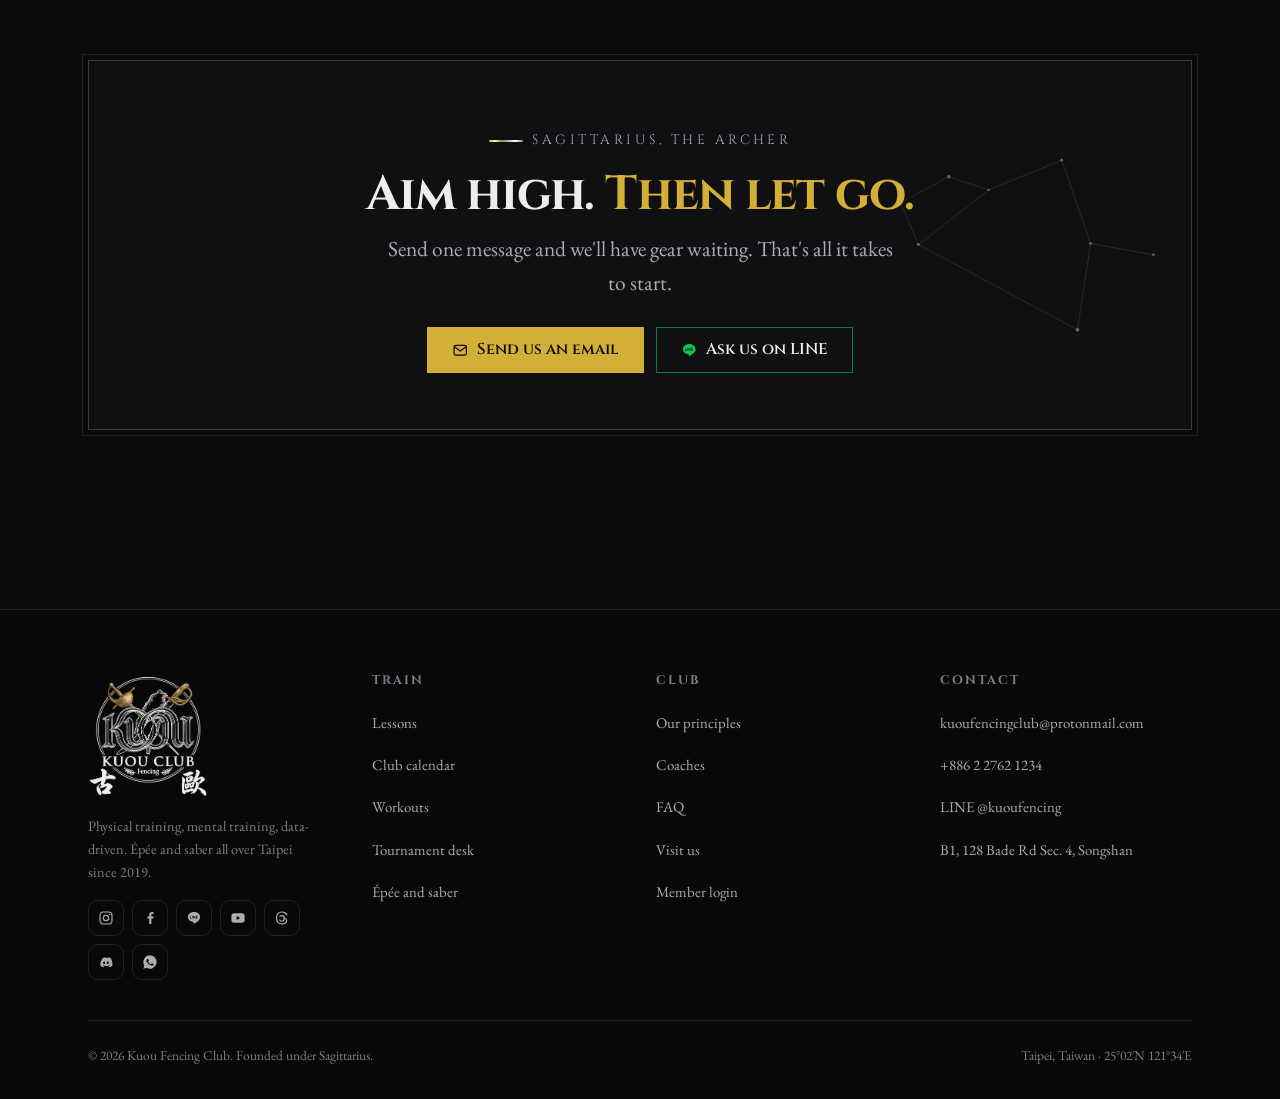
==== commit f2cbf2bb: "Add a workouts page with the footwork cross-training hour and a stop/go coach's timer The session li" ====
--- a/index.html
+++ b/index.html
@@ -172,6 +172,7 @@
       <a href="#principles" data-en="Principles" data-zh="原則">Principles</a>
       <a href="#lessons" data-en="Lessons" data-zh="課程">Lessons</a>
       <a href="#calendar" data-en="Calendar" data-zh="行事曆">Calendar</a>
+      <a href="workouts.html" data-en="Workouts" data-zh="課表">Workouts</a>
       <a href="#tournaments" data-en="Tournaments" data-zh="賽事">Tournaments</a>
       <a href="#coaches" data-en="Coaches" data-zh="教練">Coaches</a>
       <a href="#visit" data-en="Visit" data-zh="來訪">Visit</a>
@@ -907,6 +908,7 @@
         <ul>
           <li><a href="#lessons" data-en="Lessons" data-zh="課程">Lessons</a></li>
           <li><a href="#calendar" data-en="Club calendar" data-zh="俱樂部行事曆">Club calendar</a></li>
+          <li><a href="workouts.html" data-en="Workouts" data-zh="課表">Workouts</a></li>
           <li><a href="#tournaments" data-en="Tournament desk" data-zh="賽事服務">Tournament desk</a></li>
           <li><a href="#weapons" data-en="Épée and saber" data-zh="銳劍與軍刀">Épée and saber</a></li>
         </ul>
--- a/css/styles.css
+++ b/css/styles.css
@@ -34,6 +34,9 @@
   /* accents, used sparingly: categories and status, not decoration */
   --blue: #5aa9e6;
   --green: #52c98a;
+  /* off-palette on purpose: an error or an overrun must not read as a success
+     in a green scheme */
+  --warn: #ff8f6b;
 
   /* type */
   --paper: #ecedef;
@@ -1148,8 +1151,7 @@
 .form-note { font-size: 0.83rem; color: var(--muted-dim); }
 .form-status { font-size: 0.9rem; min-height: 1.4em; }
 .form-status.ok { color: var(--green); }
-/* off-palette on purpose: an error must not read as a success in a green scheme */
-.form-status.err { color: #ff8f6b; }
+.form-status.err { color: var(--warn); }
 
 /* 5.15 cta banner */
 .cta-band {
@@ -1258,6 +1260,160 @@
 }
 .line-fab svg { width: 18px; height: 18px; }
 
+/* 5.17 workouts */
+/* workouts.html has no hero, so its first section clears the fixed bar itself */
+section[id].page-top { padding-top: calc(var(--nav-h) + clamp(2rem, 5vw, 3.5rem)); }
+
+.wk-card { display: flex; flex-direction: column; align-items: flex-start; gap: 0.8rem; }
+.wk-card h3,
+.wk-card p { margin: 0; }
+.wk-card .wk-card-meta { color: var(--muted-dim); font-size: 0.92rem; }
+.wk-card .btn { margin-top: auto; }
+.wk-card.is-current { border-color: var(--gold-deep); }
+.section-head .wk-needs { font-size: 1.04rem; }
+.wk-needs b,
+.wk-next b,
+.wk-totals dt,
+.wk-block {
+  font-family: var(--font-display);
+  font-size: 0.72rem;
+  font-weight: 600;
+  letter-spacing: 0.16em;
+  text-transform: uppercase;
+  color: var(--muted-dim);
+}
+.wk-needs b { margin-right: 0.4rem; }
+
+/* What each step is, carried as one accent: gold for work, blue for the easy
+   warm-up and cool-down, silver for rest. Rest is drawn hatched rather than
+   solid wherever steps sit side by side, as on the printed sheets. */
+.k-work { --wk-accent: var(--gold); }
+.k-easy { --wk-accent: var(--blue); }
+.k-rest { --wk-accent: var(--silver); }
+.wk-strip .k-rest,
+.k-rest .wk-swatch { background: repeating-linear-gradient(135deg, var(--silver) 0 1px, transparent 1px 4px); }
+
+.wk-layout { display: grid; grid-template-columns: minmax(0, 27rem) minmax(0, 1fr); gap: clamp(1.5rem, 3vw, 2.75rem); align-items: start; }
+
+.wk-timer {
+  --wk-accent: var(--gold);
+  position: sticky;
+  top: calc(var(--nav-h) + 1rem);
+  display: grid;
+  gap: 0.5rem;
+  /* on a short screen the panel scrolls inside itself rather than losing its
+     foot below the fold */
+  max-height: calc(100svh - var(--nav-h) - 2rem);
+  overflow-y: auto;
+}
+.wk-timer[data-kind="easy"] { --wk-accent: var(--blue); }
+.wk-timer[data-kind="rest"] { --wk-accent: var(--silver); }
+.wk-timer[data-kind="done"] { --wk-accent: var(--green); }
+.wk-timer::before { content: ""; position: absolute; inset: 0 0 auto; height: 3px; background: var(--wk-accent); }
+.wk-now-top { display: flex; align-items: center; justify-content: space-between; gap: 1rem; }
+.wk-kind {
+  padding: 0.16rem 0.65rem;
+  background: var(--wk-accent);
+  color: var(--onyx);
+  font: 700 0.74rem/1.4 var(--font-display);
+  letter-spacing: 0.16em;
+  text-transform: uppercase;
+}
+.wk-round { color: var(--muted); font-size: 0.95rem; }
+.wk-block { margin: 0.4rem 0 0; }
+.wk-step { margin: 0; font-size: clamp(1.35rem, 1.15rem + 0.9vw, 1.8rem); }
+/* two lines held open, so a one-line cue does not jolt the clock upward */
+.wk-cue { margin: 0; min-height: 3.2em; color: var(--muted); font-size: 1.02rem; line-height: 1.55; }
+.wk-clock {
+  font: 500 clamp(4rem, 3.4rem + 2.4vw, 5.4rem)/1 var(--font-body);
+  font-variant-numeric: lining-nums tabular-nums;
+  letter-spacing: 0.01em;
+}
+.wk-clock.is-over { color: var(--warn); }
+.wk-bar { height: 3px; background: var(--rule-faint); }
+.wk-bar span { display: block; width: 0; height: 100%; background: var(--wk-accent); transition: width 0.1s linear; }
+.wk-next { margin: 0.2rem 0 0; color: var(--muted); font-size: 1rem; }
+.wk-next b { margin-right: 0.4rem; }
+
+.wk-controls { display: grid; grid-template-columns: auto minmax(0, 1fr) auto; gap: 0.6rem; margin-top: 0.5rem; }
+.wk-go { width: 100%; padding-block: 1.05rem; font-size: 1.2rem; letter-spacing: 0.06em; }
+.wk-go.is-stop { --btn-bg: transparent; --btn-fg: var(--gold-bright); }
+.wk-go.is-stop:hover { background: rgba(212, 175, 55, 0.12); color: var(--gold-bright); }
+.wk-skip {
+  width: 3.4rem;
+  border: 1px solid var(--line-strong);
+  background: transparent;
+  color: var(--paper);
+  font: 400 1.9rem/1 var(--font-body);
+  cursor: pointer;
+  transition: border-color 0.2s, color 0.2s;
+}
+.wk-skip:hover { border-color: var(--gold-bright); color: var(--gold-bright); }
+.wk-skip:disabled { opacity: 0.35; cursor: default; border-color: var(--line-strong); color: var(--paper); }
+
+.wk-options { display: flex; flex-wrap: wrap; align-items: center; gap: 0.5rem 1.2rem; color: var(--muted); font-size: 0.98rem; }
+.wk-options label { display: inline-flex; align-items: center; gap: 0.45rem; cursor: pointer; }
+.wk-options input { width: 1.05rem; height: 1.05rem; margin: 0; accent-color: var(--gold); }
+.wk-reset {
+  margin-left: auto;
+  padding: 0.1rem 0;
+  border: 0;
+  border-bottom: 1px solid var(--line-strong);
+  background: none;
+  color: var(--muted);
+  font: inherit;
+  cursor: pointer;
+}
+.wk-reset:hover { color: var(--gold-bright); border-color: var(--gold-bright); }
+
+.wk-totals { display: grid; grid-template-columns: repeat(3, minmax(0, 1fr)); gap: 0.5rem; margin: 0.3rem 0 0; padding-top: 0.8rem; border-top: 1px solid var(--line); }
+.wk-totals dd { margin: 0; font-size: 1.25rem; font-variant-numeric: lining-nums tabular-nums; }
+.wk-totals dd.is-behind { color: var(--gold-bright); }
+
+.wk-strip { position: relative; display: flex; gap: 1px; height: 16px; margin-top: 0.4rem; cursor: pointer; }
+.wk-strip span { min-width: 1px; background-color: var(--wk-accent); }
+.wk-strip .k-rest { background-color: transparent; }
+.wk-strip .is-done { opacity: 0.3; }
+.wk-strip .wk-playhead { position: absolute; top: -4px; bottom: -4px; width: 2px; margin-left: -1px; background: var(--paper); pointer-events: none; }
+.wk-keys { margin: 0.3rem 0 0; }
+
+.wk-flow { display: grid; gap: 1.75rem; }
+.wk-block-row { padding-top: 1rem; border-top: 1px solid var(--rule); }
+.wk-block-head { display: grid; grid-template-columns: 5.4rem minmax(0, 1fr); column-gap: 1rem; align-items: baseline; }
+.wk-block-head h3 { margin: 0; font-size: clamp(1.12rem, 1rem + 0.5vw, 1.38rem); }
+.wk-time { font: 600 0.8rem var(--font-display); letter-spacing: 0.1em; color: var(--gold-bright); white-space: nowrap; }
+.wk-pattern { grid-column: 2; color: var(--muted-dim); font-size: 0.95rem; }
+.wk-about { margin: 0.55rem 0 0.8rem; color: var(--muted); font-size: 1.02rem; }
+.wk-steps { display: grid; gap: 2px; margin: 0; padding: 0; list-style: none; }
+.wk-item {
+  width: 100%;
+  display: grid;
+  grid-template-columns: 0.7rem minmax(0, 1fr) auto;
+  gap: 0.75rem;
+  align-items: center;
+  padding: 0.42rem 0.65rem;
+  border: 1px solid transparent;
+  background: rgba(255, 255, 255, 0.02);
+  color: var(--paper);
+  font: inherit;
+  font-size: 1rem;
+  text-align: left;
+  cursor: pointer;
+  transition: border-color 0.2s;
+}
+.wk-item:hover { border-color: var(--line-strong); }
+.wk-item.k-rest { color: var(--muted); }
+.wk-swatch { width: 0.7rem; height: 0.7rem; background-color: var(--wk-accent); }
+.k-rest .wk-swatch { background-color: transparent; outline: 1px solid var(--silver-deep); }
+.wk-item-time { color: var(--muted-dim); font-size: 0.93rem; font-variant-numeric: lining-nums tabular-nums; white-space: nowrap; }
+.wk-item.is-done { opacity: 0.5; }
+.wk-item.is-current { border-color: var(--wk-accent); background: rgba(255, 255, 255, 0.06); box-shadow: inset 4px 0 0 var(--wk-accent); }
+
+.wk-rules { max-width: 72ch; margin-top: clamp(2.5rem, 5vw, 3.5rem); }
+.wk-notes { display: grid; gap: 0.6rem; }
+.wk-notes li { position: relative; padding-left: 1.4rem; color: var(--muted); }
+.wk-notes li::before { content: "◆"; position: absolute; left: 0; top: 0.55em; color: var(--gold); font-size: 0.6rem; }
+
 /* 6 ── motion ------------------------------------------------------------- */
 @keyframes pulse {
   0%, 100% { opacity: 1; }
@@ -1298,17 +1454,9 @@
   .pillar-lede, .pillar-list { columns: 1; column-rule: none; }
 }
 
-@media (max-width: 900px) {
-  .hero h1 { max-width: none; }
-  .tourney-grid { grid-template-columns: 1fr; }
-  .coach-grid .coach { grid-template-columns: minmax(0, 1fr); }
-  .coach-grid .coach > *,
-  .coach-grid .coach .portrait { grid-column: 1; grid-row: auto; }
-  .coach-grid .coach .portrait { margin-bottom: 0.9rem; }
-
-  /* the chart is a background at this width, not a companion to the type */
-  .skychart svg { width: 128vw; right: -42vw; top: 8vh; opacity: 0.4; }
-
+/* The menu collapses before the rest of the layout does: in English the nav
+   links, the language switch and both header buttons need about 1100px. */
+@media (max-width: 1100px) {
   .nav {
     position: fixed;
     inset: var(--nav-h) 0 auto;
@@ -1340,6 +1488,22 @@
     margin-top: 1.1rem;
     border-bottom: 1px solid var(--silver-deep);
   }
+}
+
+@media (max-width: 900px) {
+  .hero h1 { max-width: none; }
+  .wk-layout { grid-template-columns: minmax(0, 1fr); }
+  .wk-timer { position: static; max-height: none; }
+  .wk-keys { display: none; }
+  .tourney-grid { grid-template-columns: 1fr; }
+  .coach-grid .coach { grid-template-columns: minmax(0, 1fr); }
+  .coach-grid .coach > *,
+  .coach-grid .coach .portrait { grid-column: 1; grid-row: auto; }
+  .coach-grid .coach .portrait { margin-bottom: 0.9rem; }
+
+  /* the chart is a background at this width, not a companion to the type */
+  .skychart svg { width: 128vw; right: -42vw; top: 8vh; opacity: 0.4; }
+
   .line-fab { display: inline-flex; bottom: 16px; }
   .to-top { bottom: 74px; right: 18px; }
 }
